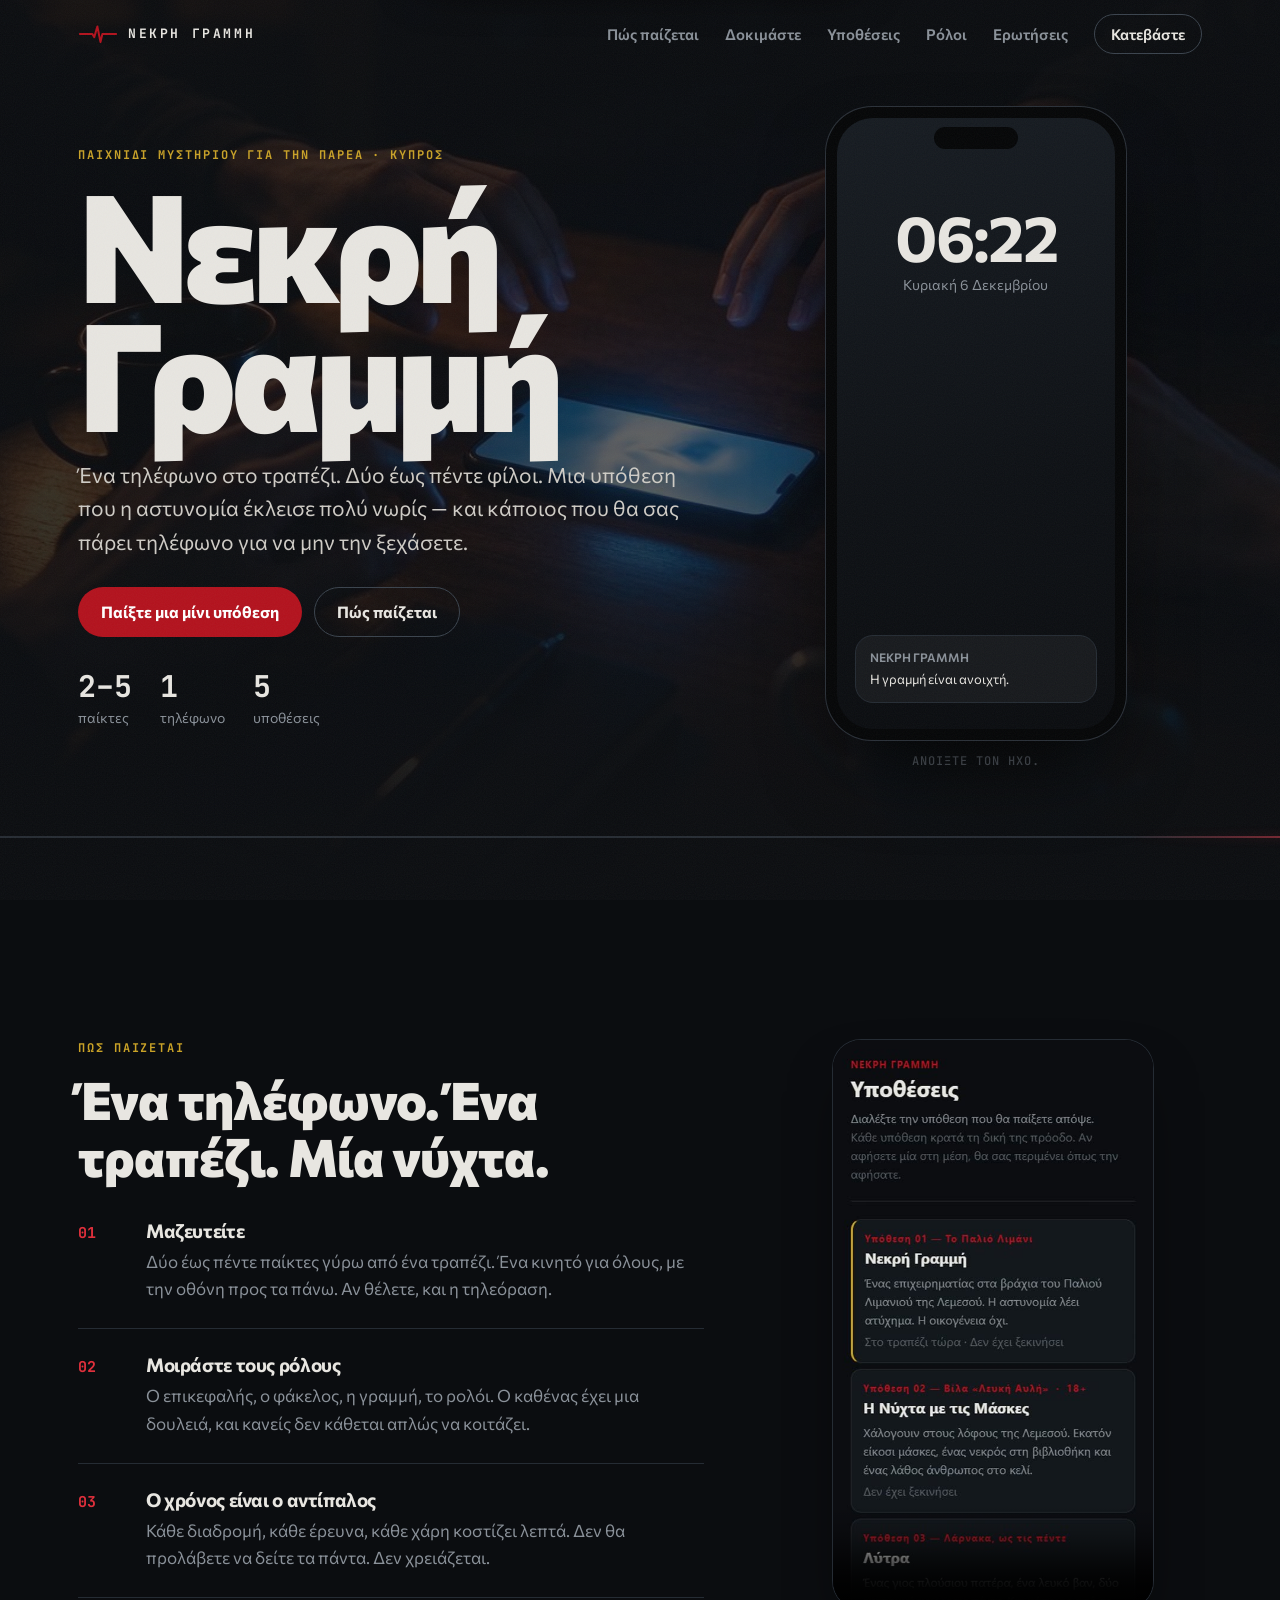
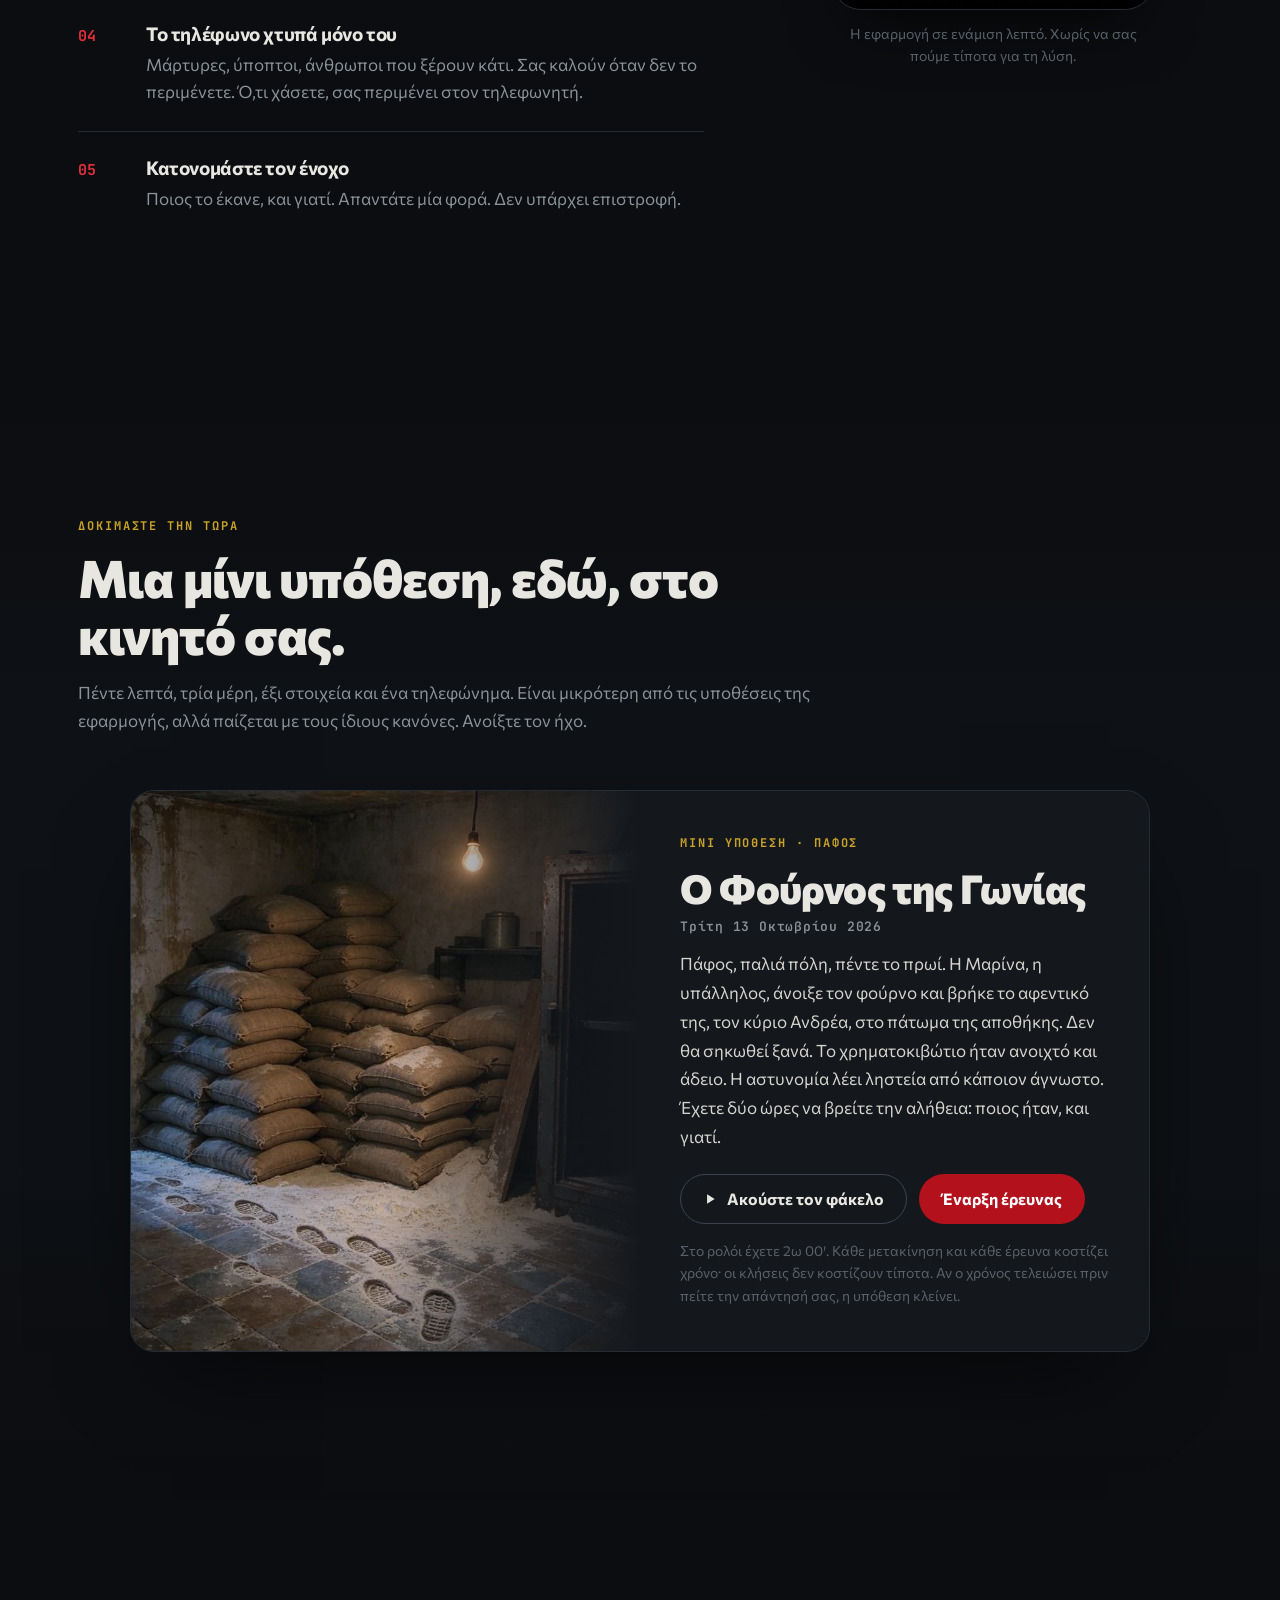
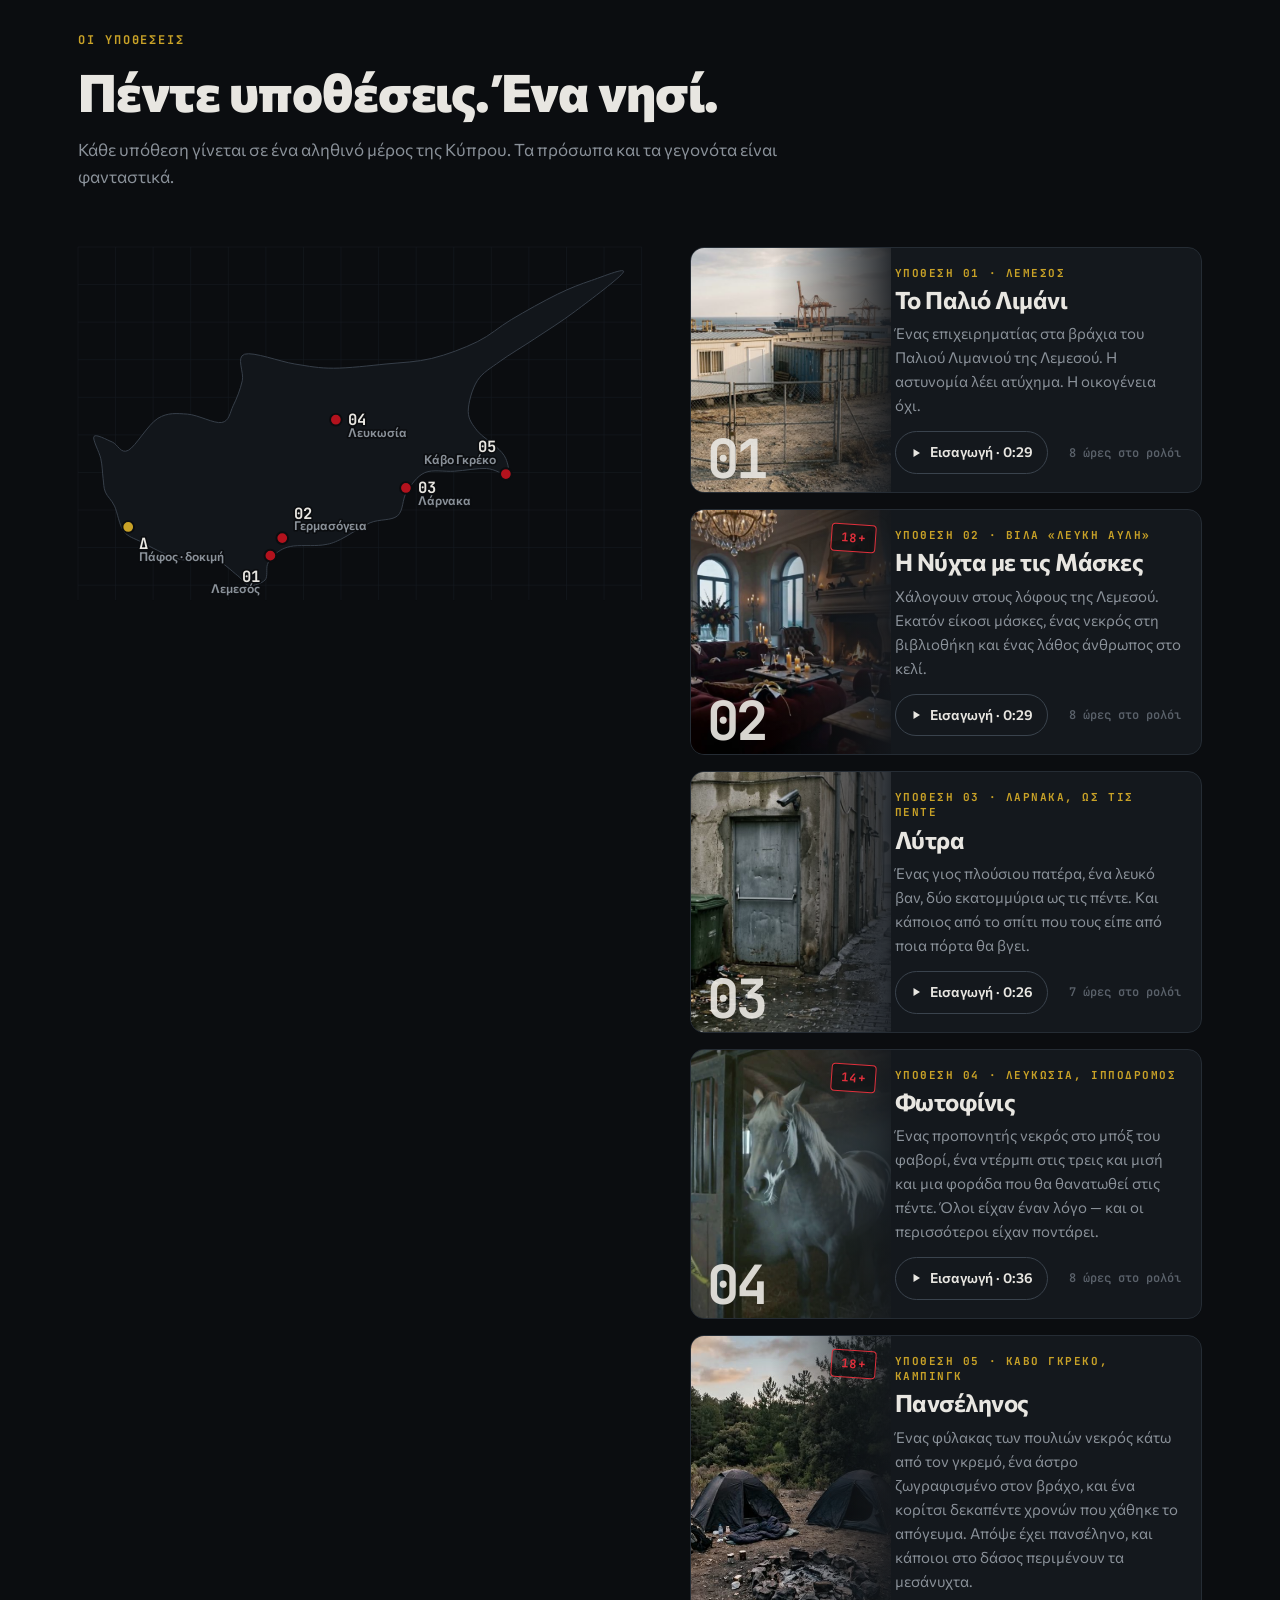
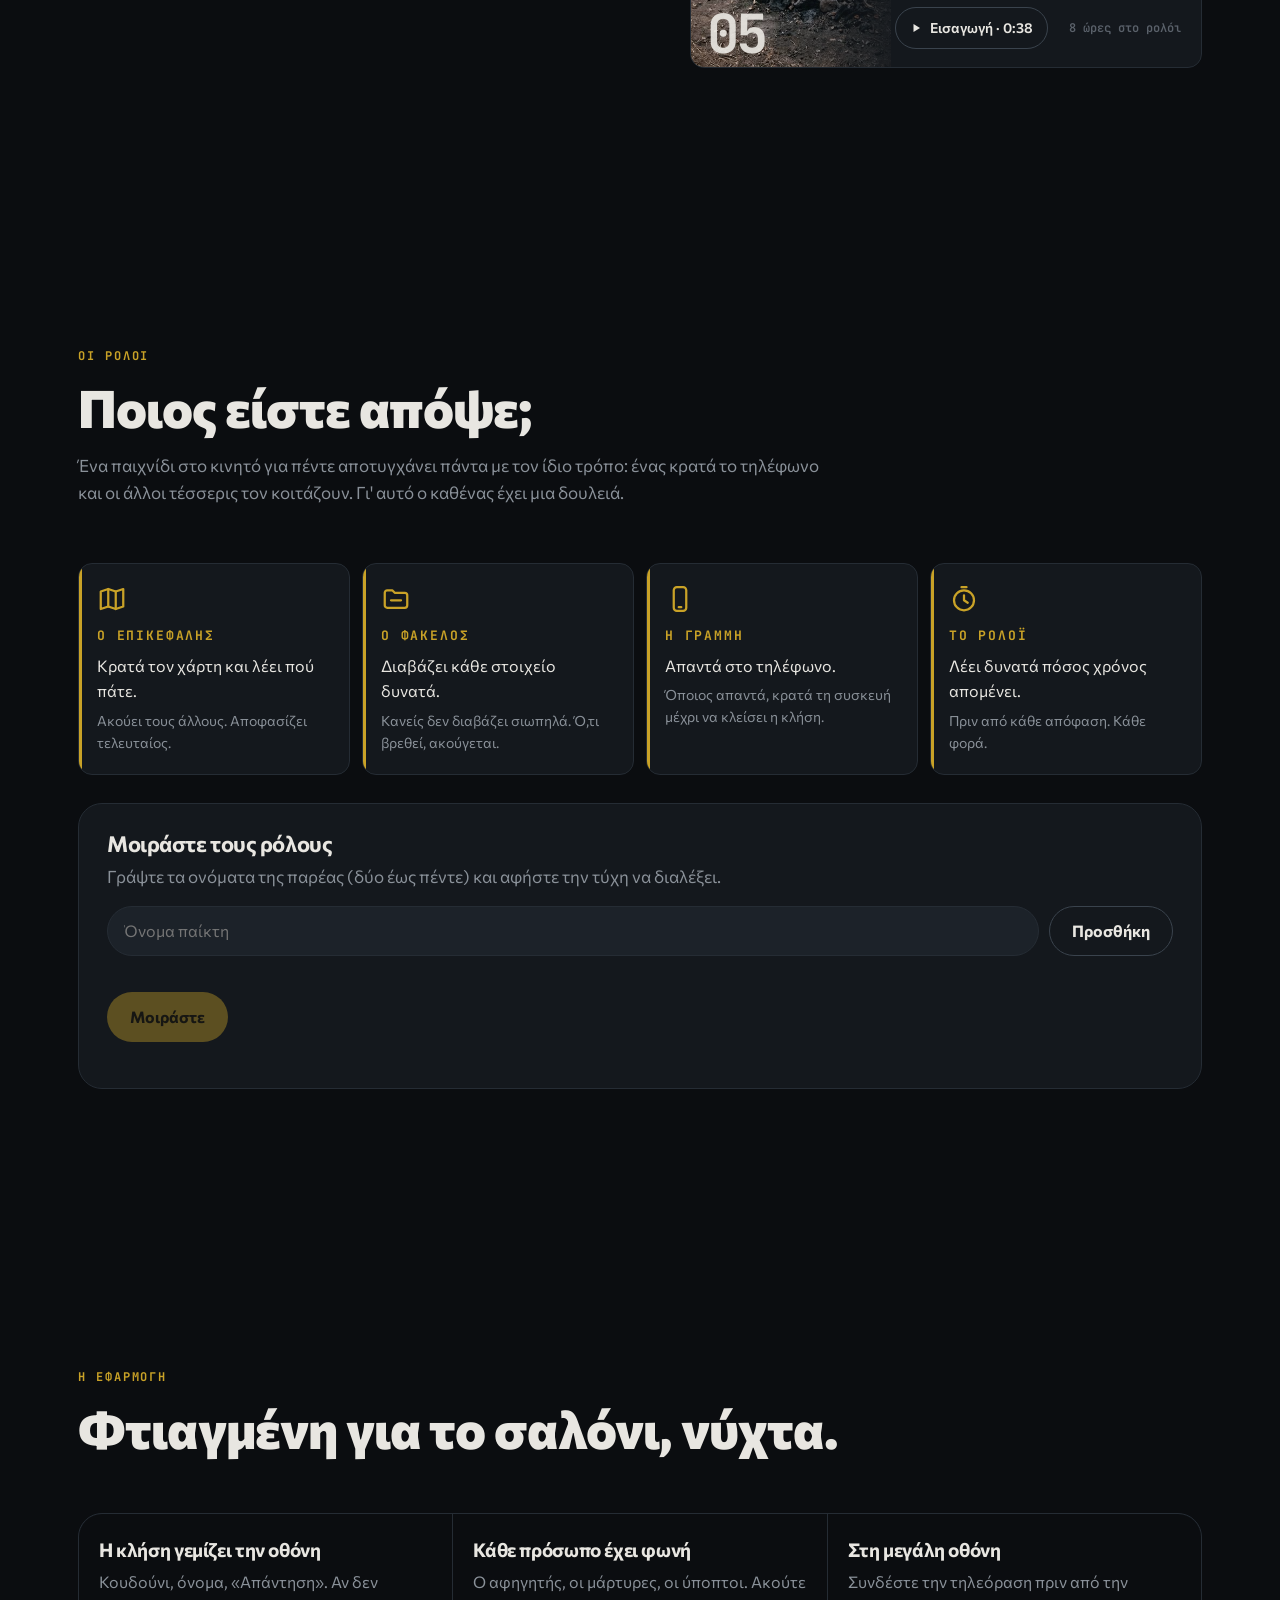
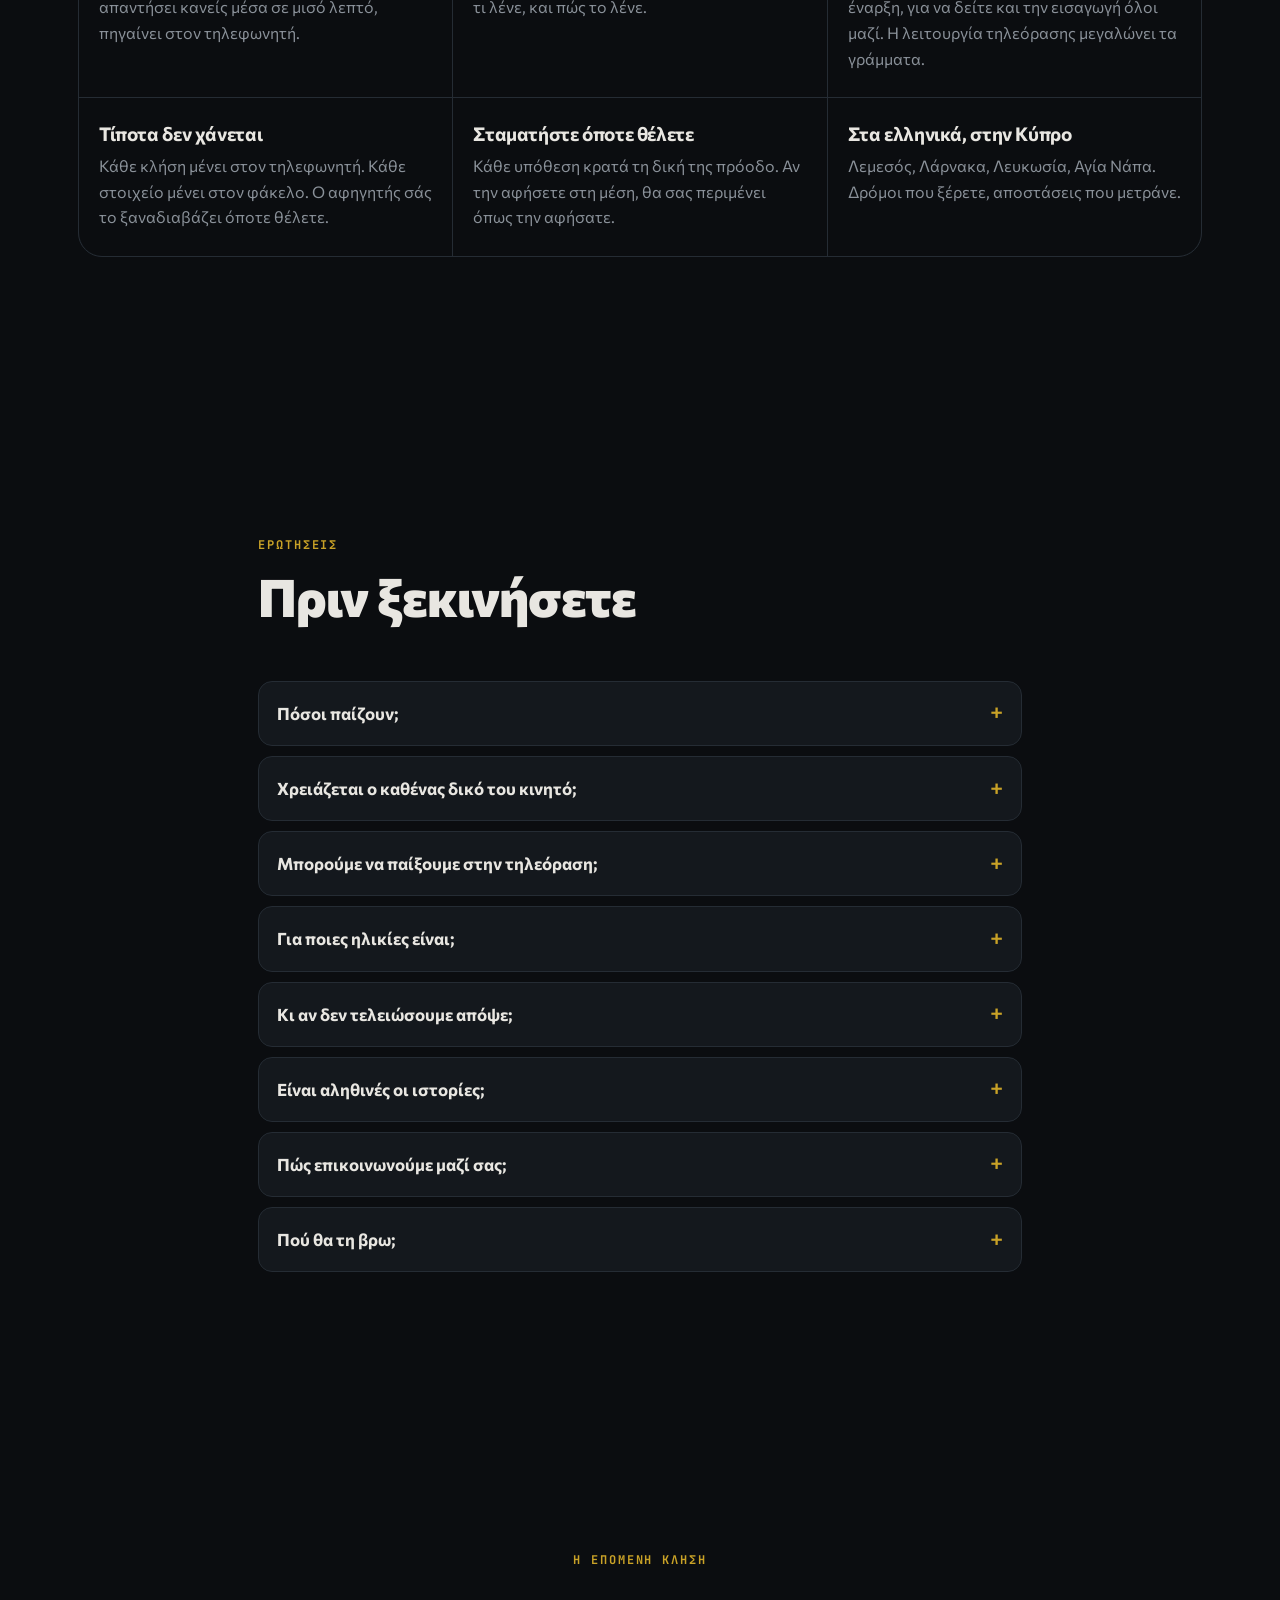
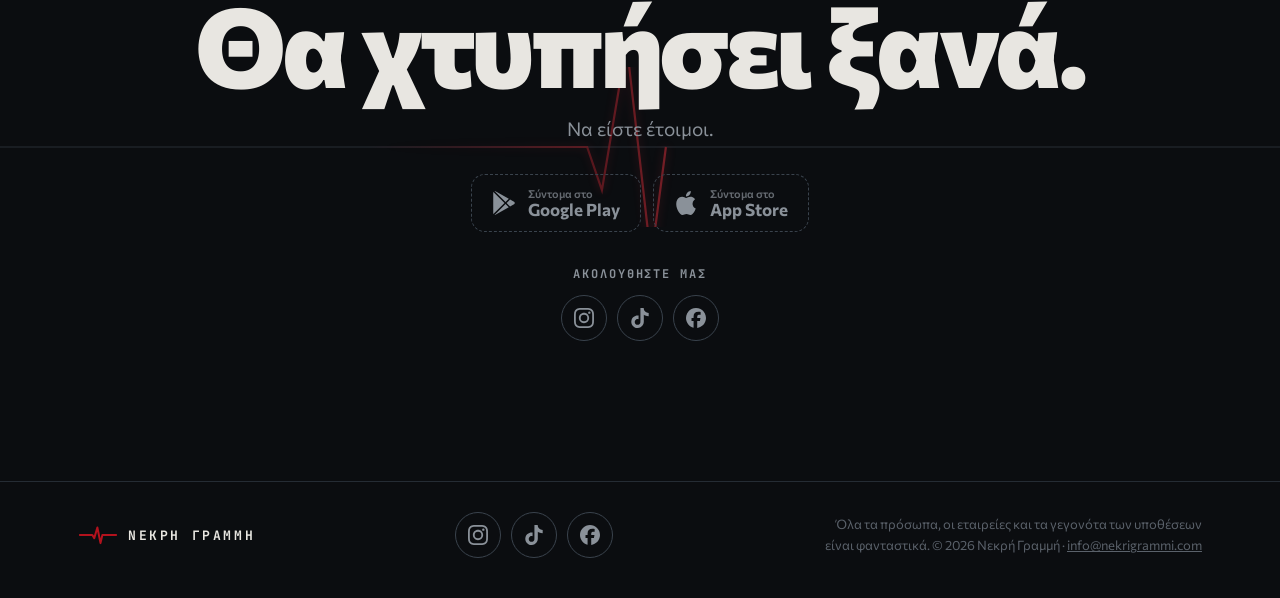
==== index.html @ e6e9ec21 "The Νεκρή Γραμμή website, ready for nekrigrammi.com A static site for the game, no build step. The h" ====
<!doctype html>
<html lang="el">
<head>
  <meta charset="utf-8">
  <meta name="viewport" content="width=device-width, initial-scale=1, viewport-fit=cover">
  <title>Νεκρή Γραμμή — Παιχνίδι μυστηρίου για την παρέα</title>
  <meta name="description" content="Ένα τηλέφωνο στο τραπέζι, δύο έως πέντε φίλοι και μια υπόθεση στην Κύπρο που η αστυνομία έκλεισε πολύ νωρίς. Οι μάρτυρες σας παίρνουν τηλέφωνο. Ο χρόνος μετράει.">
  <meta name="theme-color" content="#0B0D10">
  <meta name="color-scheme" content="dark">
  <link rel="canonical" href="https://nekrigrammi.com/" data-config="canonical">

  <meta property="og:type" content="website">
  <meta property="og:url" content="https://nekrigrammi.com/">
  <meta property="og:locale" content="el_GR">
  <meta property="og:site_name" content="Νεκρή Γραμμή">
  <meta property="og:title" content="Νεκρή Γραμμή — Θα χτυπήσει ξανά.">
  <meta property="og:description" content="Παιχνίδι μυστηρίου για δύο έως πέντε παίκτες. Ένα τηλέφωνο, ένα τραπέζι, μια υπόθεση στην Κύπρο.">
  <meta property="og:image" content="https://nekrigrammi.com/media/img/og.jpg" data-config="og-image">
  <meta property="og:image:alt" content="Ένα κινητό στη μέση του τραπεζιού, νύχτα, με μια εισερχόμενη κλήση, και τα χέρια της παρέας γύρω του.">
  <meta property="og:image:width" content="1200">
  <meta property="og:image:height" content="630">
  <meta name="twitter:card" content="summary_large_image">
  <meta name="twitter:title" content="Νεκρή Γραμμή — Θα χτυπήσει ξανά.">
  <meta name="twitter:description" content="Παιχνίδι μυστηρίου για δύο έως πέντε παίκτες. Ένα τηλέφωνο, ένα τραπέζι, μια υπόθεση στην Κύπρο.">
  <meta name="twitter:image" content="https://nekrigrammi.com/media/img/og.jpg">

  <link rel="icon" href="favicon.ico" sizes="48x48">
  <link rel="icon" type="image/png" sizes="192x192" href="media/img/icon-192.png">
  <link rel="apple-touch-icon" href="media/img/apple-touch-icon.png">
  <link rel="manifest" href="site.webmanifest">

  <link rel="preconnect" href="https://fonts.googleapis.com">
  <link rel="preconnect" href="https://fonts.gstatic.com" crossorigin>
  <link href="https://fonts.googleapis.com/css2?family=Commissioner:wght@400;500;600;700;800&family=JetBrains+Mono:wght@500;700&display=swap&subset=greek" rel="stylesheet">
  <link rel="stylesheet" href="css/site.css">

  <script type="application/ld+json">
  {
    "@context": "https://schema.org",
    "@type": "VideoGame",
    "name": "Νεκρή Γραμμή",
    "url": "https://nekrigrammi.com/",
    "image": "https://nekrigrammi.com/media/img/og.jpg",
    "sameAs": [
      "https://www.instagram.com/nekrigrammi/",
      "https://www.facebook.com/profile.php?id=61595094895651",
      "https://www.tiktok.com/@nekrigrammi"
    ],
    "email": "info@nekrigrammi.com",
    "inLanguage": "el",
    "genre": ["Μυστήριο", "Παιχνίδι για την παρέα"],
    "numberOfPlayers": { "@type": "QuantitativeValue", "minValue": 2, "maxValue": 5 },
    "gamePlatform": ["Android", "iOS"],
    "description": "Παιχνίδι μυστηρίου για δύο έως πέντε παίκτες με ένα τηλέφωνο στο τραπέζι. Πέντε υποθέσεις στην Κύπρο."
  }
  </script>
</head>
<body>
  <a class="skip" href="#main">Μετάβαση στο περιεχόμενο</a>

  <!-- ===== Header ===== -->
  <header class="site-header" id="top">
    <div class="wrap header-row">
      <a class="brand" href="#top" aria-label="Νεκρή Γραμμή — αρχή">
        <svg class="brand-mark" viewBox="0 0 64 32" aria-hidden="true"><path d="M3 16h20l3 5 5-17 5 25 3-13h22" /></svg>
        <span class="brand-name">ΝΕΚΡΗ ΓΡΑΜΜΗ</span>
      </a>
      <nav class="nav" id="nav" aria-label="Κύριο μενού">
        <a href="#how">Πώς παίζεται</a>
        <a href="#demo">Δοκιμάστε</a>
        <a href="#cases">Υποθέσεις</a>
        <a href="#roles">Ρόλοι</a>
        <a href="#faq">Ερωτήσεις</a>
        <a class="btn btn-small btn-ghost nav-cta" href="#download">Κατεβάστε</a>
      </nav>
      <button class="nav-toggle" id="navToggle" aria-controls="nav" aria-expanded="false" aria-label="Μενού">
        <span></span><span></span>
      </button>
    </div>
  </header>

  <main id="main">
    <!-- ===== Hero: the site rings ===== -->
    <section class="hero" aria-labelledby="heroTitle">
      <div class="hero-bg" aria-hidden="true"><img src="media/img/hero.jpg" alt="" fetchpriority="high"></div>
      <div class="wrap hero-grid">
        <div class="hero-copy">
          <p class="kicker">Παιχνίδι μυστηρίου για την παρέα · Κύπρος</p>
          <h1 id="heroTitle">Νεκρή<br>Γραμμή</h1>
          <p class="lead">Ένα τηλέφωνο στο τραπέζι. Δύο έως πέντε φίλοι. Μια υπόθεση που η αστυνομία έκλεισε πολύ νωρίς&nbsp;— και κάποιος που θα σας πάρει τηλέφωνο για να μην την ξεχάσετε.</p>
          <div class="hero-actions">
            <a class="btn btn-blood" href="#demo">Παίξτε μια μίνι υπόθεση</a>
            <a class="btn btn-ghost" href="#how">Πώς παίζεται</a>
          </div>
          <ul class="facts" aria-label="Με μια ματιά">
            <li><b>2–5</b><span>παίκτες</span></li>
            <li><b>1</b><span>τηλέφωνο</span></li>
            <li><b>5</b><span>υποθέσεις</span></li>
          </ul>
        </div>

        <div class="hero-phone">
          <div class="phone" id="heroPhone" data-state="idle">
            <div class="phone-notch" aria-hidden="true"></div>
            <div class="phone-screen" id="heroCall" aria-live="polite"></div>
          </div>
          <p class="phone-hint" id="heroHint">Ανοίξτε τον ήχο.</p>
        </div>
      </div>
      <canvas class="pulse-line" id="pulseLine" aria-hidden="true"></canvas>
    </section>

    <!-- ===== How it plays ===== -->
    <section class="section" id="how" aria-labelledby="howTitle">
      <div class="wrap how-grid">
        <div>
          <p class="kicker">Πώς παίζεται</p>
          <h2 id="howTitle">Ένα τηλέφωνο. Ένα τραπέζι. Μία νύχτα.</h2>
          <ol class="steps">
            <li class="reveal">
              <span class="step-n">01</span>
              <div><h3>Μαζευτείτε</h3><p>Δύο έως πέντε παίκτες γύρω από ένα τραπέζι. Ένα κινητό για όλους, με την οθόνη προς τα πάνω. Αν θέλετε, και η τηλεόραση.</p></div>
            </li>
            <li class="reveal">
              <span class="step-n">02</span>
              <div><h3>Μοιράστε τους ρόλους</h3><p>Ο επικεφαλής, ο φάκελος, η γραμμή, το ρολόι. Ο καθένας έχει μια δουλειά, και κανείς δεν κάθεται απλώς να κοιτάζει.</p></div>
            </li>
            <li class="reveal">
              <span class="step-n">03</span>
              <div><h3>Ο χρόνος είναι ο αντίπαλος</h3><p>Κάθε διαδρομή, κάθε έρευνα, κάθε χάρη κοστίζει λεπτά. Δεν θα προλάβετε να δείτε τα πάντα. Δεν χρειάζεται.</p></div>
            </li>
            <li class="reveal">
              <span class="step-n">04</span>
              <div><h3>Το τηλέφωνο χτυπά μόνο του</h3><p>Μάρτυρες, ύποπτοι, άνθρωποι που ξέρουν κάτι. Σας καλούν όταν δεν το περιμένετε. Ό,τι χάσετε, σας περιμένει στον τηλεφωνητή.</p></div>
            </li>
            <li class="reveal">
              <span class="step-n">05</span>
              <div><h3>Κατονομάστε τον ένοχο</h3><p>Ποιος το έκανε, και γιατί. Απαντάτε μία φορά. Δεν υπάρχει επιστροφή.</p></div>
            </li>
          </ol>
        </div>
        <figure class="film reveal">
          <div class="film-frame">
            <video id="howVideo" src="media/video/how-to-play.mp4" poster="media/video/how-to-play.jpg" preload="none" playsinline controls></video>
          </div>
          <figcaption>Η εφαρμογή σε ενάμιση λεπτό. Χωρίς να σας πούμε τίποτα για τη λύση.</figcaption>
        </figure>
      </div>
    </section>

    <!-- ===== The playable mini-case ===== -->
    <section class="section section-demo" id="demo" aria-labelledby="demoTitle">
      <div class="wrap">
        <div class="section-head">
          <p class="kicker">Δοκιμάστε την τώρα</p>
          <h2 id="demoTitle">Μια μίνι υπόθεση, εδώ, στο κινητό σας.</h2>
          <p class="muted">Πέντε λεπτά, τρία μέρη, έξι στοιχεία και ένα τηλεφώνημα. Είναι μικρότερη από τις υποθέσεις της εφαρμογής, αλλά παίζεται με τους ίδιους κανόνες. Ανοίξτε τον ήχο.</p>
        </div>
        <div class="demo" id="demoApp" aria-live="polite"></div>
      </div>
    </section>

    <!-- ===== The cases and the island ===== -->
    <section class="section" id="cases" aria-labelledby="casesTitle">
      <div class="wrap">
        <div class="section-head">
          <p class="kicker">Οι υποθέσεις</p>
          <h2 id="casesTitle">Πέντε υποθέσεις. Ένα νησί.</h2>
          <p class="muted">Κάθε υπόθεση γίνεται σε ένα αληθινό μέρος της Κύπρου. Τα πρόσωπα και τα γεγονότα είναι φανταστικά.</p>
        </div>
        <div class="cases-grid">
          <div class="map-wrap reveal">
            <svg class="island" id="island" viewBox="0 0 870 545" role="img" aria-label="Χάρτης της Κύπρου με τα μέρη των υποθέσεων"></svg>
          </div>
          <div class="dossiers" id="dossiers"></div>
        </div>
      </div>
    </section>

    <!-- ===== Roles, and who gets which ===== -->
    <section class="section" id="roles" aria-labelledby="rolesTitle">
      <div class="wrap">
        <div class="section-head">
          <p class="kicker">Οι ρόλοι</p>
          <h2 id="rolesTitle">Ποιος είστε απόψε;</h2>
          <p class="muted">Ένα παιχνίδι στο κινητό για πέντε αποτυγχάνει πάντα με τον ίδιο τρόπο: ένας κρατά το τηλέφωνο και οι άλλοι τέσσερις τον κοιτάζουν. Γι' αυτό ο καθένας έχει μια δουλειά.</p>
        </div>
        <div class="roles" id="roleCards"></div>

        <div class="dealer reveal" id="dealer">
          <div class="dealer-head">
            <h3>Μοιράστε τους ρόλους</h3>
            <p class="muted">Γράψτε τα ονόματα της παρέας (δύο έως πέντε) και αφήστε την τύχη να διαλέξει.</p>
          </div>
          <form class="dealer-form" id="dealerForm" autocomplete="off">
            <label class="sr-only" for="dealerName">Όνομα παίκτη</label>
            <input id="dealerName" type="text" maxlength="20" placeholder="Όνομα παίκτη" enterkeyhint="done">
            <button class="btn btn-ghost" type="submit">Προσθήκη</button>
          </form>
          <ul class="chips" id="dealerChips" aria-label="Παίκτες"></ul>
          <button class="btn btn-gold" id="dealerDeal" type="button" disabled>Μοιράστε</button>
          <ol class="deal" id="dealerResult" aria-live="polite"></ol>
        </div>
      </div>
    </section>

    <!-- ===== What the app does ===== -->
    <section class="section" aria-labelledby="featTitle">
      <div class="wrap">
        <div class="section-head">
          <p class="kicker">Η εφαρμογή</p>
          <h2 id="featTitle">Φτιαγμένη για το σαλόνι, νύχτα.</h2>
        </div>
        <ul class="features">
          <li class="reveal"><h3>Η κλήση γεμίζει την οθόνη</h3><p>Κουδούνι, όνομα, «Απάντηση». Αν δεν απαντήσει κανείς μέσα σε μισό λεπτό, πηγαίνει στον τηλεφωνητή.</p></li>
          <li class="reveal"><h3>Κάθε πρόσωπο έχει φωνή</h3><p>Ο αφηγητής, οι μάρτυρες, οι ύποπτοι. Ακούτε τι λένε, και πώς το λένε.</p></li>
          <li class="reveal"><h3>Στη μεγάλη οθόνη</h3><p>Συνδέστε την τηλεόραση πριν από την έναρξη, για να δείτε και την εισαγωγή όλοι μαζί. Η λειτουργία τηλεόρασης μεγαλώνει τα γράμματα.</p></li>
          <li class="reveal"><h3>Τίποτα δεν χάνεται</h3><p>Κάθε κλήση μένει στον τηλεφωνητή. Κάθε στοιχείο μένει στον φάκελο. Ο αφηγητής σάς το ξαναδιαβάζει όποτε θέλετε.</p></li>
          <li class="reveal"><h3>Σταματήστε όποτε θέλετε</h3><p>Κάθε υπόθεση κρατά τη δική της πρόοδο. Αν την αφήσετε στη μέση, θα σας περιμένει όπως την αφήσατε.</p></li>
          <li class="reveal"><h3>Στα ελληνικά, στην Κύπρο</h3><p>Λεμεσός, Λάρνακα, Λευκωσία, Αγία Νάπα. Δρόμοι που ξέρετε, αποστάσεις που μετράνε.</p></li>
        </ul>
      </div>
    </section>

    <!-- ===== FAQ ===== -->
    <section class="section" id="faq" aria-labelledby="faqTitle">
      <div class="wrap narrow">
        <div class="section-head">
          <p class="kicker">Ερωτήσεις</p>
          <h2 id="faqTitle">Πριν ξεκινήσετε</h2>
        </div>
        <div class="faq">
          <details><summary>Πόσοι παίζουν;</summary><p>Δύο έως πέντε. Με δύο ή τρεις, μοιράζεστε τους ρόλους όπως σας βολεύει. Ο φάκελος και η γραμμή είναι οι δύο που μετράνε.</p></details>
          <details><summary>Χρειάζεται ο καθένας δικό του κινητό;</summary><p>Όχι. Η παρέα παίζει με ένα τηλέφωνο, στη μέση του τραπεζιού. Το παιχνίδι δουλεύει καλύτερα όταν μιλάτε μεταξύ σας και όχι όταν κοιτάζετε την οθόνη.</p></details>
          <details><summary>Μπορούμε να παίξουμε στην τηλεόραση;</summary><p>Ναι. Στο Android, πατήστε «Σύνδεση σε τηλεόραση» πριν από την «Έναρξη έρευνας». Στο iPhone, ανοίξτε το Κέντρο Ελέγχου και επιλέξτε «Κατοπτρισμός οθόνης».</p></details>
          <details><summary>Για ποιες ηλικίες είναι;</summary><p>Κάθε υπόθεση γράφει τι περιέχει πριν ξεκινήσει. Κάποιες είναι για 14 και πάνω, κάποιες για ενήλικες. Θα το δείτε στον φάκελο κάθε υπόθεσης πιο πάνω.</p></details>
          <details><summary>Κι αν δεν τελειώσουμε απόψε;</summary><p>Κάθε υπόθεση κρατά τη δική της πρόοδο. Οι κλήσεις που θα χτυπούσαν στο μεταξύ θα σας περιμένουν στον τηλεφωνητή.</p></details>
          <details><summary>Είναι αληθινές οι ιστορίες;</summary><p>Όχι. Τα μέρη είναι αληθινά, οι αποστάσεις επίσης. Τα πρόσωπα, οι εταιρείες και τα γεγονότα είναι φανταστικά.</p></details>
          <details id="faqContact" hidden><summary>Πώς επικοινωνούμε μαζί σας;</summary><p data-config="contact-text"></p></details>
          <details><summary>Πού θα τη βρω;</summary><p data-config="stores-text">Η εφαρμογή έρχεται σύντομα για Android και iPhone. Ακολουθήστε μας για να μάθετε πρώτοι πότε.</p></details>
        </div>
      </div>
    </section>

    <!-- ===== Download ===== -->
    <section class="section final" id="download" aria-labelledby="finalTitle">
      <canvas class="pulse-line pulse-line-final" id="pulseFinal" aria-hidden="true"></canvas>
      <div class="wrap final-inner">
        <p class="kicker">Η επόμενη κλήση</p>
        <h2 id="finalTitle">Θα χτυπήσει ξανά.</h2>
        <p class="muted">Να είστε έτοιμοι.</p>
        <div class="stores" id="stores"></div>
        <p class="follow" id="followLabel" hidden>Ακολουθήστε μας</p>
        <ul class="social" id="socialFinal" aria-label="Κοινωνικά δίκτυα"></ul>
      </div>
    </section>
  </main>

  <footer class="site-footer">
    <div class="wrap footer-row">
      <div class="footer-brand">
        <svg class="brand-mark" viewBox="0 0 64 32" aria-hidden="true"><path d="M3 16h20l3 5 5-17 5 25 3-13h22" /></svg>
        <span>ΝΕΚΡΗ ΓΡΑΜΜΗ</span>
      </div>
      <ul class="social" id="socialFooter" aria-label="Κοινωνικά δίκτυα"></ul>
      <p class="faint small">Όλα τα πρόσωπα, οι εταιρείες και τα γεγονότα των υποθέσεων είναι φανταστικά. © <span id="year">2026</span> Νεκρή Γραμμή<span data-config="contact"></span></p>
    </div>
  </footer>

  <!-- Video player for the case intros -->
  <dialog class="modal" id="videoModal" aria-labelledby="videoTitle">
    <div class="modal-inner">
      <button class="modal-close" type="button" data-close aria-label="Κλείσιμο">×</button>
      <p class="kicker" id="videoKicker"></p>
      <h3 id="videoTitle"></h3>
      <p class="warning" id="videoWarning" hidden></p>
      <div class="modal-video"><video id="videoPlayer" playsinline controls preload="none"></video></div>
    </div>
  </dialog>

  <script src="js/config.js"></script>
  <script src="js/data.js"></script>
  <script src="js/timings.js"></script>
  <script src="js/icons.js"></script>
  <script src="js/call.js"></script>
  <script src="js/demo.js"></script>
  <script src="js/main.js"></script>
</body>
</html>
---- css/site.css ----
/* Νεκρή Γραμμή — site. The app's identity: near-black, high contrast, one red that
   only ever means danger, green only for «Απάντηση», gold for evidence. Mobile first. */

:root {
  --bg: #0B0D10;
  --surface: #14181D;
  --raised: #1C2229;
  --border: #252C34;
  --line: #3A434D;
  --text: #E8E6E1;
  --muted: #8A9199;
  --faint: #5A616A;
  --blood: #B3121D;
  --blood-hi: #E0303C;
  --answer: #1FA855;
  --gold: #C9A227;

  --sans: 'Commissioner', system-ui, -apple-system, 'Segoe UI', Roboto, 'Noto Sans', Arial, sans-serif;
  --mono: 'JetBrains Mono', ui-monospace, 'SFMono-Regular', Consolas, 'Liberation Mono', monospace;

  --r-sm: 8px;
  --r-md: 14px;
  --r-lg: 24px;
  --gutter: 16px;
  --header: 60px;
  color-scheme: dark;
}

*, *::before, *::after { box-sizing: border-box; }
html { -webkit-text-size-adjust: 100%; scroll-behavior: smooth; scroll-padding-top: calc(var(--header) + 12px); }
body {
  margin: 0;
  background: var(--bg);
  color: var(--text);
  font: 400 17px/1.6 var(--sans);
  overflow-x: hidden;
  -webkit-font-smoothing: antialiased;
  text-rendering: optimizeLegibility;
}
/* Film grain over everything, very faint. */
body::after {
  content: '';
  position: fixed;
  inset: 0;
  pointer-events: none;
  z-index: 100;
  opacity: .05;
  background-image: url("data:image/svg+xml,%3Csvg xmlns='http://www.w3.org/2000/svg' width='160' height='160'%3E%3Cfilter id='n'%3E%3CfeTurbulence type='fractalNoise' baseFrequency='.9' numOctaves='2' stitchTiles='stitch'/%3E%3C/filter%3E%3Crect width='100%25' height='100%25' filter='url(%23n)'/%3E%3C/svg%3E");
}
img, video, svg, canvas { display: block; max-width: 100%; }
a { color: inherit; }
button, input { font: inherit; color: inherit; }
h1, h2, h3 { margin: 0; line-height: 1.1; letter-spacing: -.02em; }
h2 { font-size: clamp(30px, 5.4vw, 52px); font-weight: 800; }
h3 { font-size: 19px; font-weight: 700; }
p { margin: 0; }
.muted { color: var(--muted); }
.faint { color: var(--faint); }
.small { font-size: 13px; }
.sr-only { position: absolute; width: 1px; height: 1px; overflow: hidden; clip: rect(0 0 0 0); white-space: nowrap; }
.skip { position: absolute; left: -999px; top: 8px; z-index: 300; background: var(--text); color: var(--bg); padding: 8px 12px; border-radius: var(--r-sm); }
.skip:focus { left: 8px; }
:focus-visible { outline: 2px solid var(--gold); outline-offset: 3px; border-radius: 4px; }

.wrap { width: 100%; max-width: 1180px; margin: 0 auto; padding-inline: var(--gutter); }
.wrap.narrow { max-width: 820px; }
.kicker {
  font: 700 12px/1.4 var(--mono);
  letter-spacing: .16em;
  text-transform: uppercase;
  color: var(--gold);
  margin-bottom: 14px;
}

/* ---------- buttons ---------- */
.btn {
  display: inline-flex; align-items: center; justify-content: center; gap: 10px;
  min-height: 50px; padding: 0 22px;
  border-radius: 999px; border: 1px solid transparent;
  font-weight: 700; font-size: 16px; text-decoration: none; cursor: pointer;
  transition: transform .15s ease, background-color .2s ease, border-color .2s ease, color .2s ease;
  -webkit-tap-highlight-color: transparent;
}
.btn:active { transform: scale(.97); }
.btn[disabled] { opacity: .4; cursor: not-allowed; }
.btn-blood { background: var(--blood); color: #fff; }
.btn-blood:hover { background: var(--blood-hi); }
.btn-answer { background: var(--answer); color: #04140a; }
.btn-gold { background: var(--gold); color: #1a1405; }
.btn-ghost { background: transparent; border-color: var(--line); color: var(--text); }
.btn-ghost:hover { border-color: var(--text); }
.btn-small { min-height: 40px; padding: 0 16px; font-size: 14px; }
.btn-block { width: 100%; }
.btn svg { width: 14px; height: 14px; fill: currentColor; flex: none; }

/* ---------- header ---------- */
.site-header {
  position: fixed; inset: 0 0 auto; z-index: 50; height: var(--header);
  transition: background-color .3s ease, border-color .3s ease;
  border-bottom: 1px solid transparent;
}
.site-header.scrolled { background: rgba(11, 13, 16, .86); backdrop-filter: blur(12px); -webkit-backdrop-filter: blur(12px); border-color: var(--border); }
.header-row { height: 100%; display: flex; align-items: center; justify-content: space-between; gap: 16px; }
.brand { display: inline-flex; align-items: center; gap: 10px; text-decoration: none; }
.brand-mark { width: 40px; height: 20px; fill: none; stroke: var(--blood); stroke-width: 3.2; stroke-linecap: round; stroke-linejoin: round; }
.brand-name { font: 700 13px/1 var(--mono); letter-spacing: .2em; }
.nav { display: none; }
.nav a { text-decoration: none; color: var(--muted); font-weight: 600; font-size: 15px; transition: color .2s; }
.nav a:hover { color: var(--text); }
.nav .nav-cta { color: var(--text); }
.nav-toggle {
  width: 44px; height: 44px; border: 0; background: transparent; cursor: pointer;
  display: grid; place-content: center; gap: 7px; position: relative; z-index: 60;
}
.nav-toggle span { display: block; width: 24px; height: 2px; background: var(--text); transition: transform .25s ease; }
.nav-toggle[aria-expanded='true'] span:first-child { transform: translateY(4.5px) rotate(45deg); }
.nav-toggle[aria-expanded='true'] span:last-child { transform: translateY(-4.5px) rotate(-45deg); }
body.menu-open { overflow: hidden; }
/* A blurred header would trap the fixed menu inside its 60px: while open, the header is the menu. */
body.menu-open .site-header { height: 100vh; height: 100dvh; background: var(--bg); backdrop-filter: none; -webkit-backdrop-filter: none; }
body.menu-open .header-row { height: var(--header); align-items: center; }
body.menu-open .nav {
  display: flex; flex-direction: column; justify-content: center; align-items: flex-start; gap: 26px;
  position: fixed; inset: 0; z-index: 55; background: var(--bg); padding: 80px 28px;
}
body.menu-open .nav a { font-size: 28px; color: var(--text); font-weight: 800; }
body.menu-open .nav .nav-cta { font-size: 18px; margin-top: 12px; }

/* ---------- hero ---------- */
.hero { position: relative; min-height: 100vh; min-height: 100svh; display: flex; align-items: center; padding: calc(var(--header) + 28px) 0 120px; overflow: hidden; isolation: isolate; }
.hero-bg { position: absolute; inset: 0; z-index: -1; }
.hero-bg img { width: 100%; height: 100%; object-fit: cover; opacity: .42; animation: drift 40s ease-in-out infinite alternate; }
.hero-bg::after { content: ''; position: absolute; inset: 0; background: radial-gradient(120% 90% at 70% 40%, transparent 0%, rgba(11,13,16,.55) 55%, var(--bg) 100%), linear-gradient(to bottom, rgba(11,13,16,.6), transparent 30%, transparent 60%, var(--bg)); }
@keyframes drift { from { transform: scale(1.06) translate(0, 0); } to { transform: scale(1.14) translate(-1.5%, -1%); } }
.hero-grid { display: grid; gap: 44px; align-items: center; }
.hero h1 { font-size: clamp(64px, 17vw, 150px); font-weight: 800; letter-spacing: -.045em; line-height: .86; margin-bottom: 22px; }
.lead { font-size: clamp(18px, 2.2vw, 21px); color: #cfccc6; max-width: 34em; margin-bottom: 28px; }
.hero-actions { display: flex; flex-wrap: wrap; gap: 12px; margin-bottom: 34px; }
.facts { list-style: none; margin: 0; padding: 0; display: flex; gap: 28px; }
.facts li { display: flex; flex-direction: column; }
.facts b { font: 700 30px/1 var(--mono); }
.facts span { color: var(--muted); font-size: 14px; margin-top: 6px; }
.hero-phone { display: flex; flex-direction: column; align-items: center; gap: 14px; }
.phone-hint { font: 500 12px/1.3 var(--mono); color: var(--faint); letter-spacing: .08em; text-transform: uppercase; transition: opacity .4s; }
.pulse-line { position: absolute; left: 0; right: 0; bottom: 18px; width: 100%; height: 90px; pointer-events: none; }

/* ---------- the phone and the call ---------- */
.phone {
  position: relative; width: min(300px, 80vw, calc((100svh - 170px) * 9 / 19)); min-width: 240px; aspect-ratio: 9 / 19;
  border-radius: 46px; padding: 11px; background: #050607;
  box-shadow: 0 0 0 1px #2a3038, 0 40px 80px -20px rgba(0,0,0,.8), 0 0 120px -30px rgba(179,18,29,.0);
  transition: box-shadow .6s ease;
}
.phone[data-state='ringing'] { animation: buzz 1.6s infinite; box-shadow: 0 0 0 1px #2a3038, 0 40px 80px -20px rgba(0,0,0,.8), 0 0 140px -20px rgba(31,168,85,.35); }
.phone[data-state='call'] { box-shadow: 0 0 0 1px #2a3038, 0 40px 80px -20px rgba(0,0,0,.8), 0 0 140px -30px rgba(31,168,85,.25); }
@keyframes buzz {
  0%, 46%, 100% { transform: translate(0, 0) rotate(0); }
  2%, 10%, 18%, 26%, 34%, 42% { transform: translate(-2px, 0) rotate(-1.2deg); }
  6%, 14%, 22%, 30%, 38% { transform: translate(2px, 0) rotate(1.2deg); }
}
.phone-notch { position: absolute; top: 20px; left: 50%; transform: translateX(-50%); width: 84px; height: 22px; border-radius: 20px; background: #050607; z-index: 3; }
.phone-screen { position: relative; height: 100%; border-radius: 36px; overflow: hidden; background: linear-gradient(170deg, #161b21 0%, #0d1014 60%, #0a0c0f 100%); }

.call { position: absolute; inset: 0; display: flex; flex-direction: column; align-items: center; padding: 56px 18px 26px; text-align: center; }
.call-label { font: 600 11px/1.3 var(--mono); letter-spacing: .14em; text-transform: uppercase; color: var(--muted); }
.call-name { font-size: 22px; font-weight: 700; margin-top: 10px; line-height: 1.2; }
.call-sub { color: var(--muted); font-size: 13px; margin-top: 4px; }
.call-avatar { position: relative; width: 84px; height: 84px; border-radius: 50%; margin: 24px 0 8px; display: grid; place-items: center; background: var(--raised); border: 1px solid var(--border); font: 700 30px/1 var(--sans); color: var(--muted); flex: 0 0 auto; }
.call-avatar svg { width: 38px; height: 38px; fill: var(--muted); }
.ringing .call-avatar::before, .ringing .call-avatar::after { content: ''; position: absolute; inset: -2px; border-radius: 50%; border: 2px solid var(--answer); opacity: 0; animation: ripple 2s ease-out infinite; }
.ringing .call-avatar::after { animation-delay: 1s; }
@keyframes ripple { from { transform: scale(1); opacity: .7; } to { transform: scale(1.9); opacity: 0; } }
.call-transcript {
  flex: 1 1 auto; width: 100%; overflow-y: auto; margin: 10px 0 14px; padding: 4px 4px 30px;
  text-align: left; font-size: 15px; line-height: 1.6; color: var(--text);
  scrollbar-width: none; -webkit-mask-image: linear-gradient(to bottom, transparent 0, #000 18px, #000 calc(100% - 30px), transparent 100%); mask-image: linear-gradient(to bottom, transparent 0, #000 18px, #000 calc(100% - 30px), transparent 100%);
}
.call-transcript::-webkit-scrollbar { display: none; }
.w { opacity: 0; transition: opacity .25s ease; }
.w.on { opacity: 1; }
.sweep .w { opacity: .35; }
.sweep .w.on { opacity: 1; }
.call-spacer { flex: 1 1 auto; }
.call-actions { display: flex; justify-content: center; gap: 46px; width: 100%; }
.call-btn { display: flex; flex-direction: column; align-items: center; gap: 8px; background: none; border: 0; cursor: pointer; font-size: 12px; color: var(--muted); -webkit-tap-highlight-color: transparent; }
.call-btn i { width: 62px; height: 62px; border-radius: 50%; display: grid; place-items: center; transition: transform .15s ease, filter .2s; }
.call-btn:hover i { filter: brightness(1.12); }
.call-btn:active i { transform: scale(.92); }
.call-btn svg { width: 28px; height: 28px; fill: #fff; }
.call-btn.answer i { background: var(--answer); }
.call-btn.answer.wiggle i { animation: wiggle 1.2s ease-in-out infinite; }
@keyframes wiggle { 0%, 60%, 100% { transform: rotate(0); } 70% { transform: rotate(-14deg); } 80% { transform: rotate(14deg); } 90% { transform: rotate(-8deg); } }
.call-btn.decline i, .call-btn.hangup i { background: var(--blood); }
.call-btn.decline svg, .call-btn.hangup svg { transform: rotate(135deg); }
.call-timer { font: 500 13px/1 var(--mono); color: var(--answer); margin-top: 8px; }
.call-ended .call-timer { color: var(--muted); }
.call-note { color: var(--muted); font-size: 14px; margin-top: 18px; }
.call-cta { margin-top: auto; display: flex; flex-direction: column; gap: 10px; width: 100%; }
.lock-time { font: 700 64px/1 var(--sans); letter-spacing: -.03em; margin-top: 30px; }
.lock-date { color: var(--muted); font-size: 14px; margin-top: 6px; }
.lock-note { margin-top: auto; background: rgba(255,255,255,.05); border: 1px solid var(--border); border-radius: 18px; padding: 12px 14px; text-align: left; width: 100%; font-size: 13px; }
.lock-note b { display: block; font-size: 12px; color: var(--muted); font-weight: 600; margin-bottom: 2px; }
.missed-dot { display: inline-block; width: 8px; height: 8px; border-radius: 50%; background: var(--blood-hi); margin-right: 6px; vertical-align: middle; }

/* ---------- sections ---------- */
.section { position: relative; padding: clamp(72px, 11vw, 140px) 0; }
.section-head { max-width: 760px; margin-bottom: clamp(32px, 5vw, 56px); }
.section-head h2 { margin-bottom: 16px; }
.reveal { opacity: 0; transform: translateY(22px); transition: opacity .7s ease, transform .7s ease; }
.reveal.in { opacity: 1; transform: none; }

/* how */
.how-grid { display: grid; gap: 48px; align-items: start; }
.how-grid h2 { margin-bottom: 36px; max-width: 14em; }
.steps { list-style: none; margin: 0; padding: 0; display: grid; gap: 26px; }
.steps li { display: grid; grid-template-columns: 54px 1fr; gap: 14px; padding-bottom: 26px; border-bottom: 1px solid var(--border); }
.steps li:last-child { border-bottom: 0; }
.step-n { font: 700 15px/1.6 var(--mono); color: var(--blood-hi); }
.steps h3 { margin-bottom: 6px; }
.steps p { color: var(--muted); }
.film { margin: 0; display: flex; flex-direction: column; align-items: center; gap: 14px; }
.film-frame { width: min(320px, 82vw); aspect-ratio: 9 / 16; border-radius: 28px; overflow: hidden; background: #000; box-shadow: 0 0 0 1px var(--border), 0 30px 60px -20px rgba(0,0,0,.7); }
.film-frame video { width: 100%; height: 100%; object-fit: cover; }
.film figcaption { color: var(--faint); font-size: 14px; text-align: center; max-width: 22em; }

/* demo */
.section-demo { background: linear-gradient(to bottom, var(--bg), #0e1115 30%, #0e1115 70%, var(--bg)); }
.demo { position: relative; max-width: 1020px; margin: 0 auto; background: var(--surface); border: 1px solid var(--border); border-radius: var(--r-lg); overflow: hidden; overflow: clip; min-height: 520px; box-shadow: 0 40px 100px -40px rgba(0,0,0,.8); }
.demo-pad { padding: 22px 18px; }
.demo-file { display: grid; gap: 0; grid-template-columns: minmax(0, 1fr); }
.demo-file .cover { position: relative; aspect-ratio: 16 / 8; overflow: hidden; }
.demo-file .cover img { width: 100%; height: 100%; object-fit: cover; }
.demo-file .cover::after { content: ''; position: absolute; inset: 0; background: linear-gradient(to bottom, transparent 40%, var(--surface)); }
.demo-title { font-size: clamp(28px, 5vw, 40px); font-weight: 800; margin-bottom: 14px; }
.demo-text { font-size: 17px; line-height: 1.7; color: #d6d3cd; }
.demo-actions { display: flex; flex-wrap: wrap; gap: 12px; margin-top: 22px; }
.demo-note { margin-top: 16px; color: var(--faint); font-size: 14px; }
.demo-play { display: grid; grid-template-columns: minmax(0, 1fr); }
.demo-bar { flex-wrap: nowrap; position: sticky; top: var(--header); z-index: 5; display: flex; align-items: center; justify-content: space-between; gap: 12px; padding: 12px 18px; background: rgba(20,24,29,.94); backdrop-filter: blur(8px); -webkit-backdrop-filter: blur(8px); border-bottom: 1px solid var(--border); }
.clock { display: flex; align-items: baseline; gap: 10px; }
.clock b { font: 700 clamp(20px, 6vw, 28px)/1 var(--mono); font-variant-numeric: tabular-nums; white-space: nowrap; }
.clock span { color: var(--muted); font-size: 13px; white-space: nowrap; }
.clock.low b { color: var(--blood-hi); }
.timebar { position: absolute; left: 0; bottom: -1px; height: 2px; background: var(--gold); transition: width .6s ease; }
.demo-main { display: grid; grid-template-columns: minmax(0, 1fr); }
.demo-main > *, .demo-file > * { min-width: 0; }
.place { position: relative; }
.place-img { position: relative; aspect-ratio: 16 / 9; overflow: hidden; background: #000; }
.place-img img { width: 100%; height: 100%; object-fit: cover; animation: kb 18s ease-in-out infinite alternate; }
@keyframes kb { from { transform: scale(1.02); } to { transform: scale(1.1) translate(-1%, -1%); } }
.place-img .here { position: absolute; left: 14px; top: 14px; font: 700 11px/1 var(--mono); letter-spacing: .14em; background: rgba(0,0,0,.6); padding: 7px 10px; border-radius: 999px; color: var(--gold); }
.place-body { padding: 18px; }
.place-body h3 { font-size: 24px; margin-bottom: 8px; }
.place-body p { color: var(--muted); }
.search-btn { margin-top: 16px; }
.searched { display: inline-flex; align-items: center; gap: 8px; margin-top: 16px; color: var(--gold); font-weight: 600; font-size: 15px; }
.go { padding: 0 18px 18px; }
.go h4, .ev h4 { font: 700 12px/1 var(--mono); letter-spacing: .14em; color: var(--muted); margin: 6px 0 12px; text-transform: uppercase; }
.go-list { display: grid; gap: 10px; list-style: none; margin: 0; padding: 0; }
.go-item { display: flex; align-items: center; justify-content: space-between; gap: 12px; width: 100%; text-align: left; background: var(--raised); border: 1px solid var(--border); border-radius: var(--r-md); padding: 14px 16px; cursor: pointer; transition: border-color .2s, transform .15s; }
.go-item:hover:not([disabled]) { border-color: var(--muted); }
.go-item:active:not([disabled]) { transform: scale(.99); }
.go-item[disabled] { opacity: .45; cursor: not-allowed; }
.go-item b { font-weight: 600; }
.go-item small { display: block; color: var(--faint); font-size: 13px; margin-top: 2px; }
.cost { font: 700 15px/1 var(--mono); color: var(--gold); white-space: nowrap; }
.ev { padding: 18px; border-top: 1px solid var(--border); }
.ev-list { list-style: none; margin: 0; padding: 0; display: grid; gap: 10px; }
.ev-empty { color: var(--faint); font-size: 15px; }
.ev-item { background: var(--raised); border: 1px solid var(--border); border-left: 3px solid var(--gold); border-radius: var(--r-sm); padding: 12px 14px; animation: drop .45s ease; }
.ev-item.vm { border-left-color: var(--answer); }
@keyframes drop { from { opacity: 0; transform: translateY(-6px); } to { opacity: 1; transform: none; } }
.ev-item b { display: block; font-size: 15px; margin-bottom: 3px; }
.ev-item p { color: var(--muted); font-size: 14px; line-height: 1.55; }
.listen { margin-top: 8px; background: none; border: 0; padding: 4px 0; color: var(--gold); font: 600 13px/1 var(--sans); cursor: pointer; display: inline-flex; align-items: center; gap: 6px; }
.listen svg { width: 14px; height: 14px; fill: currentColor; }
.listen.playing { color: var(--text); }
.unmute { display: flex; margin: 0 0 10px; font-size: 15px; }
.progress { height: 2px; background: var(--border); border-radius: 2px; margin-top: 8px; overflow: hidden; }
.progress i { display: block; height: 100%; width: 0; background: var(--gold); }
.accuse-row { padding: 18px; border-top: 1px solid var(--border); display: grid; gap: 10px; }
.toast { position: fixed; left: 50%; top: calc(var(--header) + 74px); transform: translate(-50%, -12px); opacity: 0; z-index: 8; background: var(--raised); border: 1px solid var(--border); padding: 10px 16px; border-radius: 999px; font-size: 14px; white-space: nowrap; pointer-events: none; transition: opacity .3s, transform .3s; }
.toast.show { opacity: 1; transform: translate(-50%, 0); }

/* demo overlay: the call, the accusation */
body.overlay-open { overflow: hidden; }
.overlay { position: fixed; inset: 0; z-index: 80; padding-top: env(safe-area-inset-top); padding-bottom: env(safe-area-inset-bottom); background: rgba(8,10,12,.97); display: flex; align-items: stretch; justify-content: center; animation: fade .3s ease; }
@keyframes fade { from { opacity: 0; } to { opacity: 1; } }
.overlay .call { position: relative; inset: auto; max-width: 440px; width: 100%; padding-top: 40px; }
.choose { width: 100%; max-width: 640px; padding: 34px 18px; overflow-y: auto; }
.choose h3 { font-size: 26px; margin-bottom: 8px; }
.choose > p { color: var(--muted); margin-bottom: 20px; }
.choices { display: grid; gap: 10px; list-style: none; margin: 0 0 18px; padding: 0; }
.choice { width: 100%; text-align: left; background: var(--raised); border: 1px solid var(--border); border-radius: var(--r-md); padding: 16px; cursor: pointer; transition: border-color .2s; }
.choice:hover { border-color: var(--muted); }
.choice[aria-pressed='true'] { border-color: var(--blood-hi); box-shadow: inset 0 0 0 1px var(--blood-hi); }
.choice b { display: block; font-size: 17px; }
.choice small { color: var(--muted); font-size: 14px; }
.choose-actions { display: flex; flex-wrap: wrap; gap: 10px; }
.ending { width: 100%; max-width: 640px; padding: 40px 18px; overflow-y: auto; }
.ending h3 { font-size: clamp(28px, 5vw, 40px); font-weight: 800; margin: 6px 0 18px; }
.ending .call-transcript { font-size: 18px; min-height: 8em; max-height: none; overflow: visible; -webkit-mask-image: none; mask-image: none; padding: 0; margin: 0 0 22px; }
.ending .stats { display: flex; flex-wrap: wrap; gap: 22px; margin: 0 0 26px; color: var(--muted); font-size: 14px; }
.ending .stats b { display: block; font: 700 22px/1.2 var(--mono); color: var(--text); }
.ending .demo-actions { margin-top: 0; }
.verdict-solved { color: var(--answer); }
.verdict-half { color: var(--gold); }
.verdict-wrong, .verdict-time { color: var(--blood-hi); }

/* cases */
.cases-grid { display: grid; gap: 32px; }
.map-wrap { position: relative; }
.island { width: 100%; height: auto; overflow: visible; }
.island .land { fill: #12161b; stroke: #39424c; stroke-width: 1.5; }
.island .grid { stroke: #161b21; stroke-width: 1; }
.island .pin { cursor: pointer; }
.island .pin circle.dot { fill: var(--blood); stroke: var(--bg); stroke-width: 3; transition: fill .2s; }
.island .pin circle.halo { fill: none; stroke: var(--blood); stroke-width: 2; opacity: 0; transform-box: fill-box; transform-origin: center; animation: halo 2.6s ease-out infinite; }
.island .pin.demo circle.dot { fill: var(--gold); }
.island .pin.demo circle.halo { stroke: var(--gold); }
.island .pin text { font: 700 24px var(--mono); fill: var(--text); paint-order: stroke; stroke: var(--bg); stroke-width: 5px; stroke-linejoin: round; }
.island .pin text.sub { font: 600 19px var(--sans); fill: var(--muted); }
.island .pin.active circle.dot { fill: var(--gold); }
.island .pin.active text { fill: var(--gold); }
@keyframes halo { 0% { opacity: .8; transform: scale(1); } 100% { opacity: 0; transform: scale(3.2); } }
.dossiers { display: grid; gap: 16px; }
.dossier { position: relative; display: grid; grid-template-columns: 1fr; background: var(--surface); border: 1px solid var(--border); border-radius: var(--r-md); overflow: hidden; transition: border-color .25s, transform .25s; }
.dossier.active, .dossier:hover { border-color: var(--gold); }
.dossier .cover { position: relative; aspect-ratio: 16 / 8; overflow: hidden; }
.dossier .cover img { width: 100%; height: 100%; object-fit: cover; filter: saturate(.85); transition: transform .8s ease; }
.dossier:hover .cover img { transform: scale(1.05); }
.dossier .cover::after { content: ''; position: absolute; inset: 0; background: linear-gradient(to bottom, rgba(11,13,16,.1), rgba(20,24,29,.95)); }
.dossier .num { position: absolute; left: 16px; bottom: 6px; z-index: 1; font: 700 54px/1 var(--mono); color: rgba(232,230,225,.92); letter-spacing: -.04em; }
.dossier .stamp { position: absolute; right: 14px; top: 14px; z-index: 1; font: 700 12px/1 var(--mono); letter-spacing: .12em; padding: 7px 9px; border: 1.5px solid currentColor; border-radius: 4px; color: var(--blood-hi); background: rgba(11,13,16,.55); transform: rotate(4deg); }
.dossier .body { padding: 6px 16px 18px; }
.dossier .where { font: 700 11px/1.4 var(--mono); letter-spacing: .14em; color: var(--gold); text-transform: uppercase; }
.dossier h3 { font-size: 24px; margin: 6px 0 8px; }
.dossier p { color: var(--muted); font-size: 15px; }
.dossier .row { display: flex; align-items: center; justify-content: space-between; gap: 10px; margin-top: 14px; }
.play-btn { display: inline-flex; align-items: center; gap: 8px; background: none; border: 1px solid var(--line); color: var(--text); border-radius: 999px; padding: 9px 14px; cursor: pointer; font-weight: 600; font-size: 14px; transition: border-color .2s; }
.play-btn:hover { border-color: var(--text); }
.play-btn svg { width: 12px; height: 12px; fill: currentColor; }
.chip { font: 600 12px/1 var(--mono); color: var(--faint); }

/* roles */
.roles { display: grid; grid-template-columns: 1fr; gap: 12px; }
.role { background: var(--surface); border: 1px solid var(--border); border-radius: var(--r-md); padding: 20px 18px; position: relative; overflow: hidden; }
.role::before { content: ''; position: absolute; left: 0; top: 0; bottom: 0; width: 3px; background: var(--gold); }
.role .icon { width: 30px; height: 30px; stroke: var(--gold); fill: none; stroke-width: 1.8; stroke-linecap: round; stroke-linejoin: round; margin-bottom: 14px; }
.role h3 { font: 700 13px/1.3 var(--mono); letter-spacing: .14em; color: var(--gold); margin-bottom: 8px; }
.role p { font-size: 16px; }
.role small { display: block; color: var(--muted); font-size: 14px; margin-top: 6px; }
.dealer { margin-top: 28px; background: var(--surface); border: 1px solid var(--border); border-radius: var(--r-lg); padding: 22px 18px; }
.dealer-head { margin-bottom: 16px; }
.dealer-head h3 { font-size: 22px; margin-bottom: 6px; }
.dealer-form { display: flex; gap: 10px; }
.dealer-form input { flex: 1 1 auto; min-width: 0; min-height: 50px; padding: 0 16px; background: var(--raised); border: 1px solid var(--border); border-radius: 999px; font-size: 16px; }
.dealer-form input:focus { outline: none; border-color: var(--gold); }
.chips { list-style: none; margin: 14px 0; padding: 0; display: flex; flex-wrap: wrap; gap: 8px; min-height: 8px; }
.chips li { display: inline-flex; align-items: center; gap: 6px; background: var(--raised); border: 1px solid var(--border); border-radius: 999px; padding: 6px 6px 6px 14px; font-size: 15px; }
.chips button { width: 26px; height: 26px; border-radius: 50%; border: 0; background: var(--border); color: var(--muted); cursor: pointer; line-height: 1; }
.deal { list-style: none; margin: 18px 0 0; padding: 0; display: grid; gap: 10px; }
.deal li { display: grid; grid-template-columns: 1fr; gap: 2px; background: var(--raised); border: 1px solid var(--border); border-radius: var(--r-md); padding: 14px 16px; animation: flip .5s ease both; }
.deal li b { font-size: 18px; }
.deal li span { font: 700 12px/1.5 var(--mono); letter-spacing: .12em; color: var(--gold); }
.deal li small { color: var(--muted); font-size: 14px; }
@keyframes flip { from { opacity: 0; transform: perspective(600px) rotateX(-70deg); } to { opacity: 1; transform: none; } }

/* features */
.features { list-style: none; margin: 0; padding: 0; display: grid; gap: 1px; background: var(--border); border: 1px solid var(--border); border-radius: var(--r-lg); overflow: hidden; }
.features li { background: var(--bg); padding: 26px 20px; }
.features h3 { margin-bottom: 8px; }
.features p { color: var(--muted); font-size: 16px; }

/* faq */
.faq { display: grid; gap: 10px; }
.faq details { background: var(--surface); border: 1px solid var(--border); border-radius: var(--r-md); padding: 0 18px; }
.faq summary { list-style: none; cursor: pointer; padding: 18px 30px 18px 0; font-weight: 700; position: relative; }
.faq summary::-webkit-details-marker { display: none; }
.faq summary::after { content: '+'; position: absolute; right: 0; top: 50%; transform: translateY(-50%); font: 500 22px/1 var(--mono); color: var(--gold); transition: transform .2s; }
.faq details[open] summary::after { transform: translateY(-50%) rotate(45deg); }
.faq details p { color: var(--muted); padding: 0 0 18px; }

/* final */
.final { text-align: center; overflow: hidden; }
.final-inner { position: relative; display: flex; flex-direction: column; align-items: center; }
.final h2 { font-size: clamp(44px, 10vw, 110px); letter-spacing: -.04em; margin-bottom: 10px; }
.final .muted { font-size: 19px; margin-bottom: 30px; }
.pulse-line-final { position: absolute; top: 50%; transform: translateY(-50%); height: 160px; bottom: auto; opacity: .55; }
.stores { display: flex; flex-wrap: wrap; justify-content: center; gap: 12px; }
.store { display: inline-flex; align-items: center; gap: 12px; min-height: 58px; padding: 0 20px; border-radius: 14px; background: var(--text); color: var(--bg); text-decoration: none; font-weight: 700; transition: transform .15s; }
.store:hover { transform: translateY(-2px); }
.store svg { width: 24px; height: 24px; fill: currentColor; }
.store small { display: block; font-size: 11px; font-weight: 600; opacity: .7; line-height: 1.2; }
.store span { line-height: 1.2; text-align: left; }
.store.soon { background: transparent; color: var(--muted); border: 1px dashed var(--line); cursor: default; }
.follow { margin: 34px 0 0; font: 700 12px/1.4 var(--mono); letter-spacing: .16em; text-transform: uppercase; color: var(--muted); }
.follow + .social { margin-top: 12px; }
.faq details a { color: var(--gold); }
.social { list-style: none; margin: 26px 0 0; padding: 0; display: flex; flex-wrap: wrap; justify-content: center; gap: 10px; }
.social:empty { display: none; }
.social a { width: 46px; height: 46px; border-radius: 50%; display: grid; place-items: center; border: 1px solid var(--line); transition: border-color .2s, color .2s; color: var(--muted); }
.social a:hover { border-color: var(--text); color: var(--text); }
.social svg { width: 20px; height: 20px; fill: currentColor; }

/* footer */
.site-footer { border-top: 1px solid var(--border); padding: 30px 0 40px; }
.footer-row { display: flex; flex-direction: column; align-items: center; gap: 18px; text-align: center; }
.footer-brand { display: inline-flex; align-items: center; gap: 10px; font: 700 13px/1 var(--mono); letter-spacing: .2em; }
.site-footer .social { margin: 0; }

/* modal */
.modal { width: min(920px, calc(100% - 24px)); max-height: calc(100% - 24px); padding: 0; border: 1px solid var(--border); border-radius: var(--r-lg); background: var(--surface); color: var(--text); }
.modal::backdrop { background: rgba(0,0,0,.82); backdrop-filter: blur(4px); }
.modal-inner { position: relative; padding: 22px 18px 18px; }
.modal h3 { font-size: 24px; margin-bottom: 10px; padding-right: 40px; }
.modal-close { position: absolute; right: 10px; top: 10px; width: 42px; height: 42px; border-radius: 50%; border: 1px solid var(--line); background: transparent; font-size: 24px; cursor: pointer; line-height: 1; }
.warning { color: var(--muted); font-size: 14px; border-left: 2px solid var(--blood); padding-left: 12px; margin-bottom: 14px; }
.modal-video { aspect-ratio: 16 / 9; background: #000; border-radius: var(--r-md); overflow: hidden; }
.modal-video video { width: 100%; height: 100%; }

/* ---------- wider screens ---------- */
@media (min-width: 560px) {
  .roles { grid-template-columns: 1fr 1fr; }
  .features { grid-template-columns: 1fr 1fr; }
  .deal { grid-template-columns: 1fr 1fr; }
}
@media (min-width: 720px) {
  :root { --gutter: 28px; --header: 68px; }
  .demo-pad { padding: 30px; }
  .place-body, .go, .ev, .accuse-row { padding-left: 24px; padding-right: 24px; }
  .dealer { padding: 28px; }
  .modal-inner { padding: 28px; }
  .dossier { grid-template-columns: 200px 1fr; }
  .dossier .cover { aspect-ratio: auto; min-height: 100%; }
  .dossier .cover::after { background: linear-gradient(to right, transparent 40%, rgba(20,24,29,.9)); }
  .dossier .body { padding: 18px 20px 18px 4px; }
}
@media (min-width: 960px) {
  .nav { display: flex; align-items: center; gap: 26px; }
  .nav-toggle { display: none; }
  .hero-grid { grid-template-columns: 1.15fr .85fr; gap: 60px; }
  .how-grid { grid-template-columns: 1.2fr .8fr; gap: 80px; }
  .film { position: sticky; top: calc(var(--header) + 30px); }
  .demo-main { grid-template-columns: minmax(0, 1.35fr) minmax(0, 1fr); }
  .demo-main .side { border-left: 1px solid var(--border); display: flex; flex-direction: column; }
  .demo-main .side .ev { border-top: 0; flex: 1 1 auto; }
  .demo-file { grid-template-columns: minmax(0, 1fr) minmax(0, 1fr); }
  .demo-file .cover { aspect-ratio: auto; min-height: 100%; }
  .demo-file .cover::after { background: linear-gradient(to right, transparent 50%, var(--surface)); }
  .demo-file .demo-pad { padding: 44px 40px; }
  .cases-grid { grid-template-columns: 1.1fr 1fr; gap: 48px; align-items: start; }
  .map-wrap { position: sticky; top: calc(var(--header) + 40px); }
  .roles { grid-template-columns: repeat(4, 1fr); }
  .features { grid-template-columns: repeat(3, 1fr); }
  .footer-row { flex-direction: row; justify-content: space-between; text-align: left; }
  .footer-row p { max-width: 30em; text-align: right; }
}
@media (hover: none) {
  .dossier:hover { border-color: var(--border); }
  .dossier.active { border-color: var(--gold); }
}
@media (prefers-reduced-motion: reduce) {
  html { scroll-behavior: auto; }
  *, *::before, *::after { animation-duration: .001s !important; animation-iteration-count: 1 !important; transition-duration: .001s !important; }
  .reveal { opacity: 1; transform: none; }
}

/* ---------- mini-case: additions ---------- */
.music { padding: 0 14px; }
@media (max-width: 480px) {
  .music .lbl { display: none; }
  .demo-bar { padding: 10px 12px; gap: 8px; }
  .clock { gap: 6px; }
  .clock span { font-size: 11px; }
}
.demo-date { font: 600 13px/1.4 var(--mono); color: var(--muted); letter-spacing: .06em; margin: -6px 0 14px; }
.btn.last, .go-item.last { border-color: var(--blood-hi); }
.btn-gold.last { background: transparent; color: var(--blood-hi); border-color: var(--blood-hi); }
.go-item.last .cost { color: var(--blood-hi); }
.island-mini { max-width: 420px; margin: 0 0 14px; }
.ev-actions { display: flex; flex-wrap: wrap; gap: 4px 18px; }
.ev-item.cam { border-left-color: var(--text); }
.people-h { margin-top: 22px !important; }
.people { list-style: none; margin: 0; padding: 0; display: flex; flex-wrap: wrap; gap: 8px; }
.people li { background: var(--raised); border: 1px solid var(--border); border-radius: 10px; padding: 8px 12px; font-size: 14px; animation: drop .45s ease; }
.people li b { display: block; font-weight: 600; }
.people li small { color: var(--muted); font-size: 12px; }
.people li.victim { border-color: #3a2226; }
.people li.victim b::before { content: '† '; color: var(--blood-hi); }
.call-host { position: relative; width: 100%; max-width: 440px; display: flex; }

/* the camera screen */
.cctv { width: 100%; max-width: 980px; margin: auto; padding: 18px; display: grid; gap: 16px; align-content: center; overflow-y: auto; }
.cctv-stage { position: relative; aspect-ratio: 1344 / 768; background: #000; border-radius: 10px; overflow: hidden; box-shadow: 0 0 0 1px var(--border); }
.cctv-stage video { width: 100%; height: 100%; object-fit: cover; }
.hud { position: absolute; left: 0; right: 0; display: flex; justify-content: space-between; gap: 10px; padding: 10px 12px; font: 700 clamp(10px, 1.6vw, 14px)/1.2 var(--mono); letter-spacing: .08em; color: #f2f2f2; text-shadow: 0 1px 2px #000, 0 0 6px rgba(0,0,0,.8); pointer-events: none; }
.hud-top { top: 0; }
.hud-bottom { bottom: 0; }
.hud .tc { font-size: clamp(13px, 2.2vw, 20px); font-variant-numeric: tabular-nums; }
.rec { display: inline-flex; align-items: center; gap: 6px; }
.rec i { width: 9px; height: 9px; border-radius: 50%; background: #ff2b2b; animation: rec 1.4s steps(1) infinite; }
@keyframes rec { 50% { opacity: 0; } }
.cctv-event { position: absolute; left: 50%; bottom: 44px; transform: translateX(-50%); background: rgba(179,18,29,.88); color: #fff; font: 700 clamp(10px, 1.5vw, 13px)/1.3 var(--mono); letter-spacing: .1em; padding: 7px 12px; border-radius: 4px; white-space: nowrap; max-width: 92%; overflow: hidden; text-overflow: ellipsis; animation: fade .3s ease; }
.cctv-caption .kicker { margin-bottom: 6px; }
.cctv-caption p { color: var(--muted); }
.cctv-caption .demo-actions { margin-top: 14px; }

/* the call coming down from the top of a phone's screen */
.heads-up {
  position: fixed; left: 10px; right: 10px; top: calc(10px + env(safe-area-inset-top)); z-index: 90;
  display: flex; align-items: center; gap: 12px; padding: 10px 10px 10px 12px;
  background: rgba(28, 34, 41, .96); border: 1px solid var(--line); border-radius: 22px;
  box-shadow: 0 18px 40px -10px rgba(0,0,0,.8); backdrop-filter: blur(10px); -webkit-backdrop-filter: blur(10px);
  transform: translateY(calc(-100% - 30px)); transition: transform .45s cubic-bezier(.2,.9,.3,1.2);
  max-width: 460px; margin: 0 auto;
}
.heads-up.show { transform: none; }
.heads-up .call-avatar { width: 42px; height: 42px; margin: 0; }
.heads-up .call-avatar svg { width: 22px; height: 22px; }
.hu-text { flex: 1 1 auto; min-width: 0; display: flex; flex-direction: column; }
.hu-text b { font-size: 15px; }
.hu-text span { font-size: 12px; color: var(--muted); white-space: nowrap; overflow: hidden; text-overflow: ellipsis; }
.hu-btn { width: 46px; height: 46px; border-radius: 50%; border: 0; display: grid; place-items: center; cursor: pointer; flex: none; }
.hu-btn svg { width: 22px; height: 22px; fill: #fff; }
.hu-btn.decline { background: var(--blood); }
.hu-btn.decline svg { transform: rotate(135deg); }
.hu-btn.answer { background: var(--answer); animation: wiggle 1.2s ease-in-out infinite; }
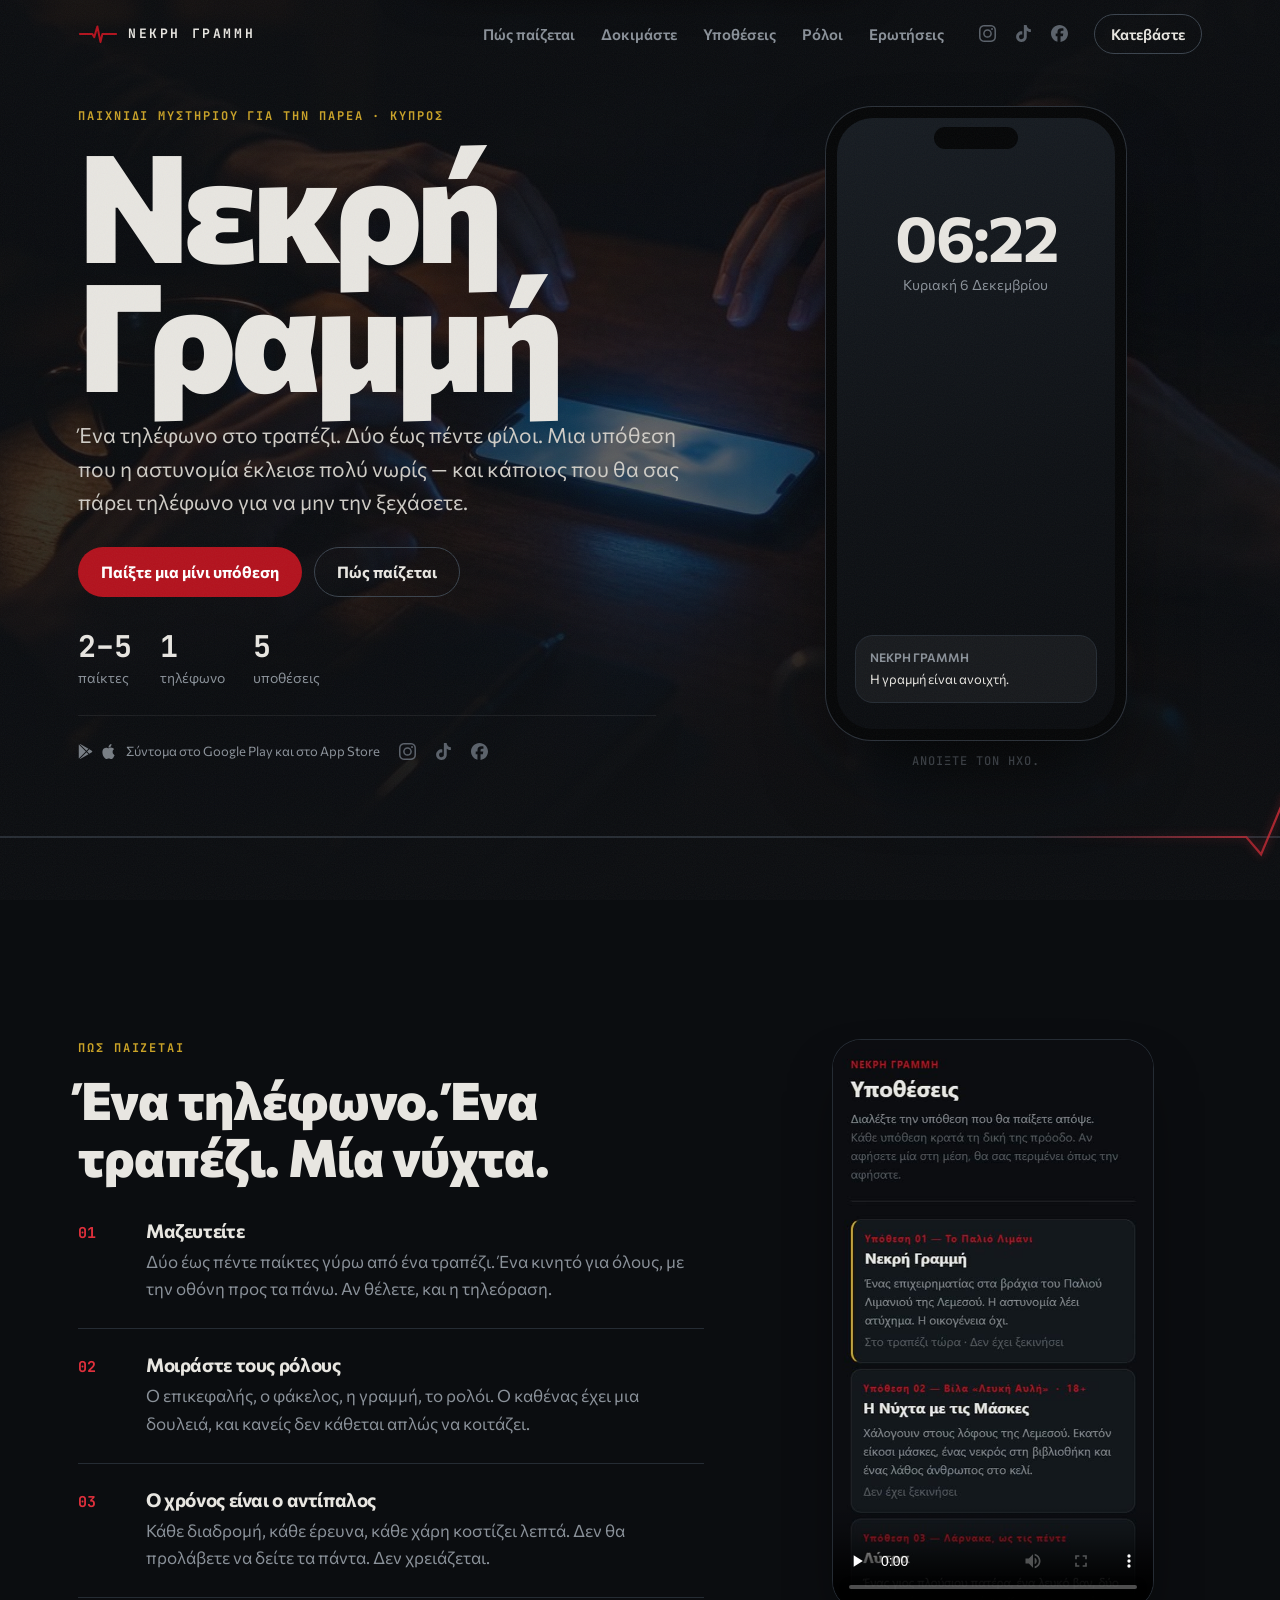
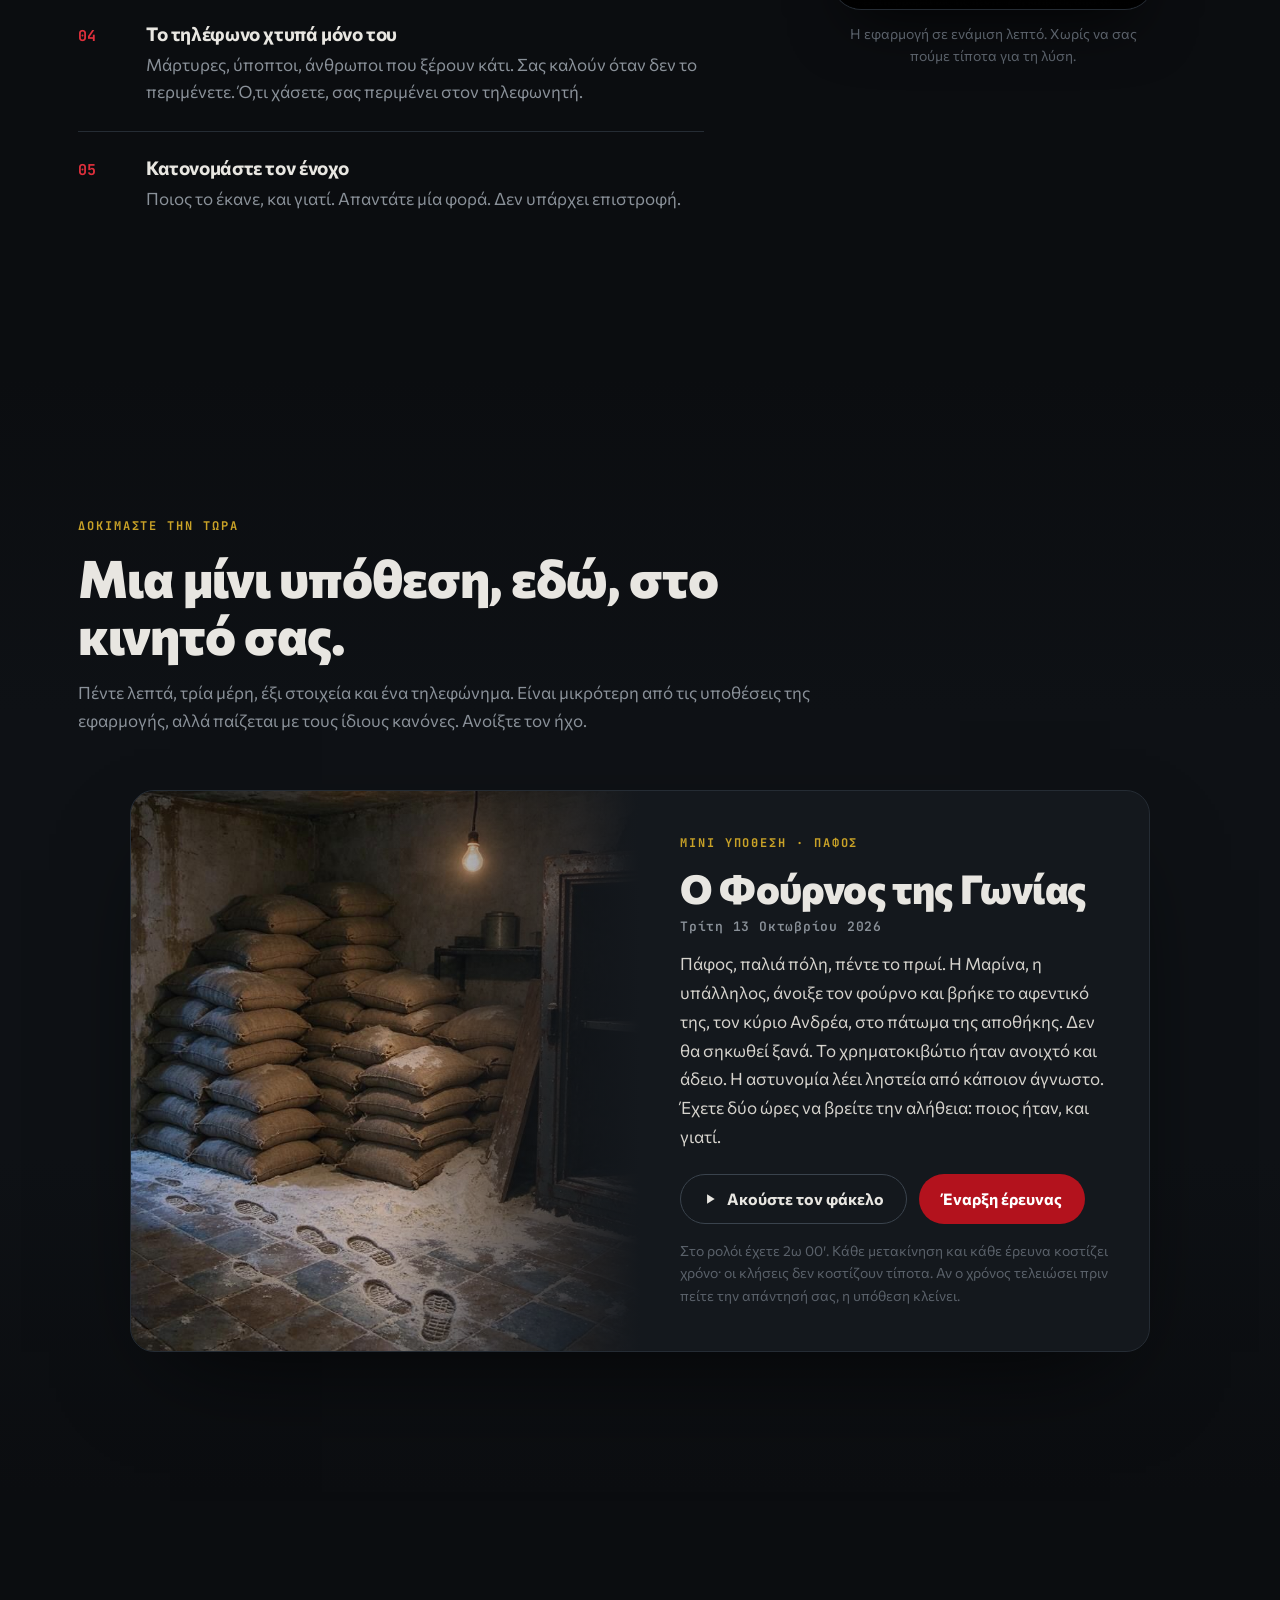
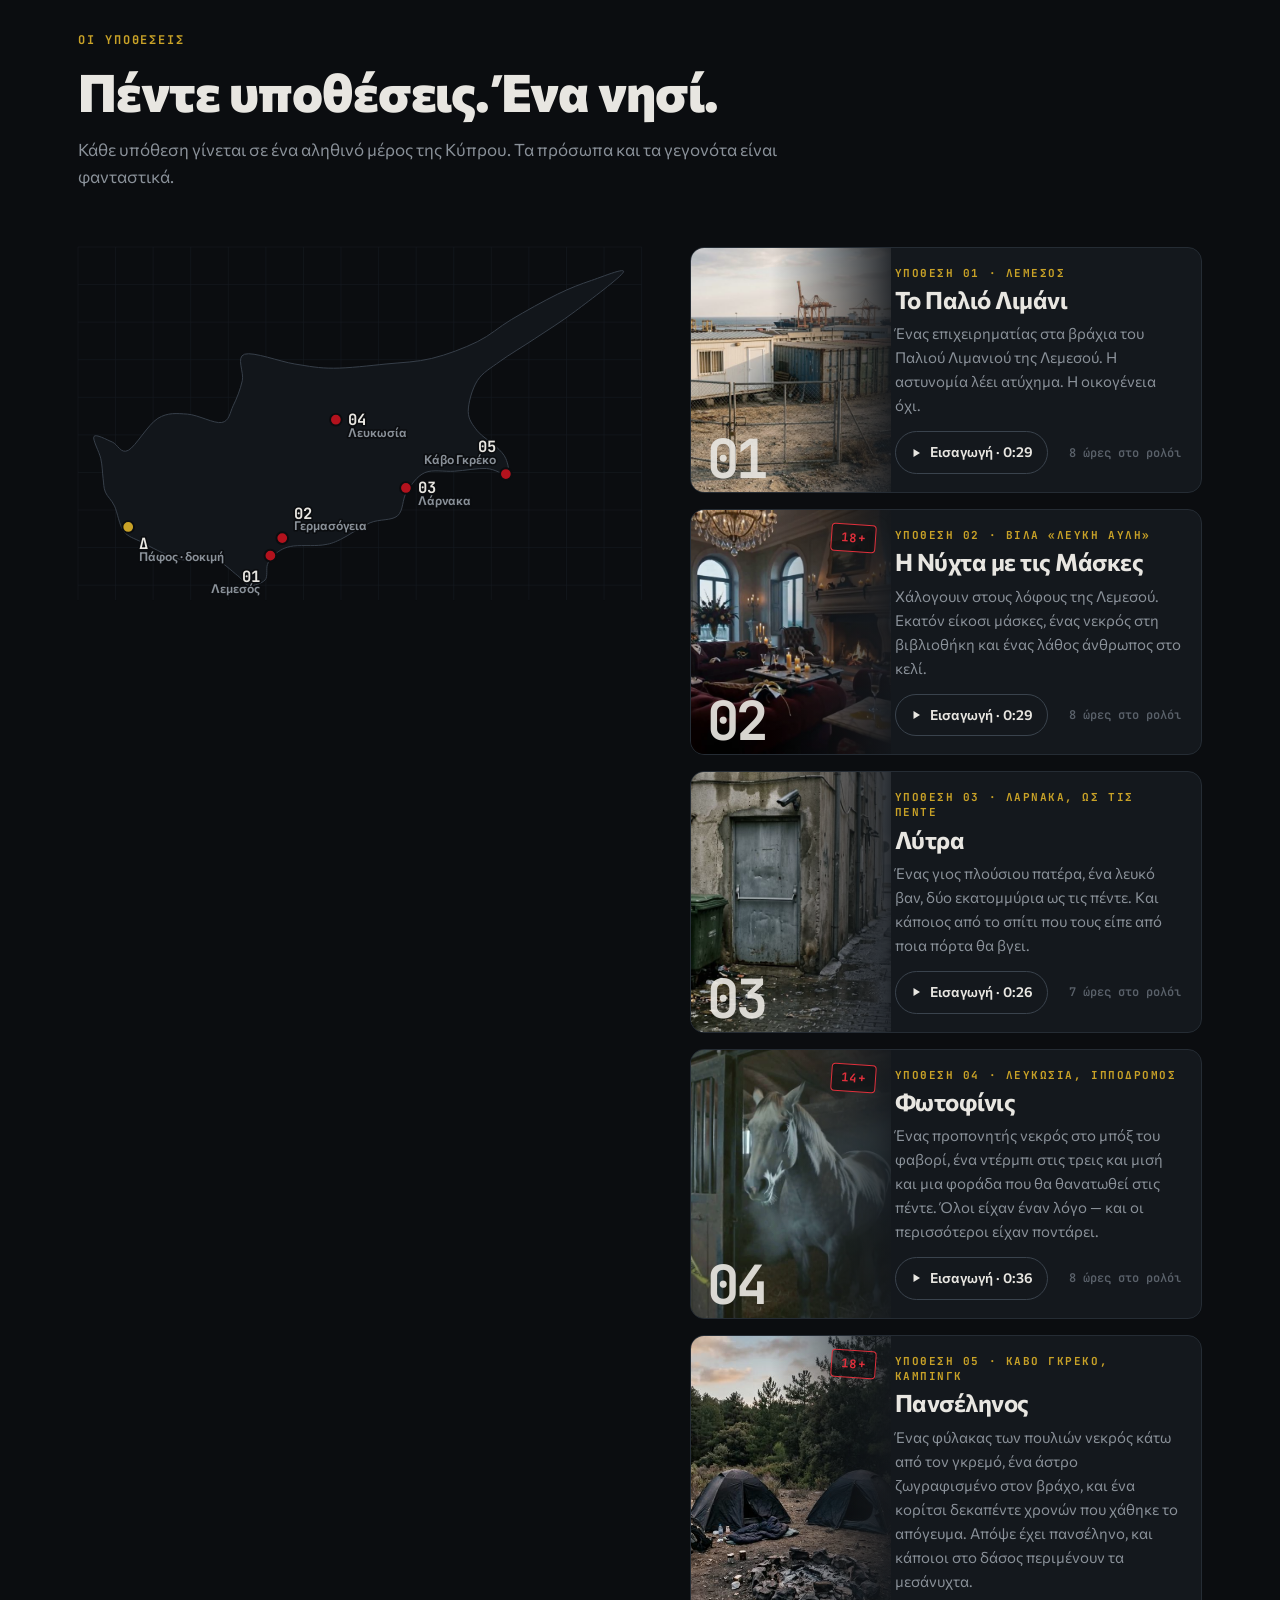
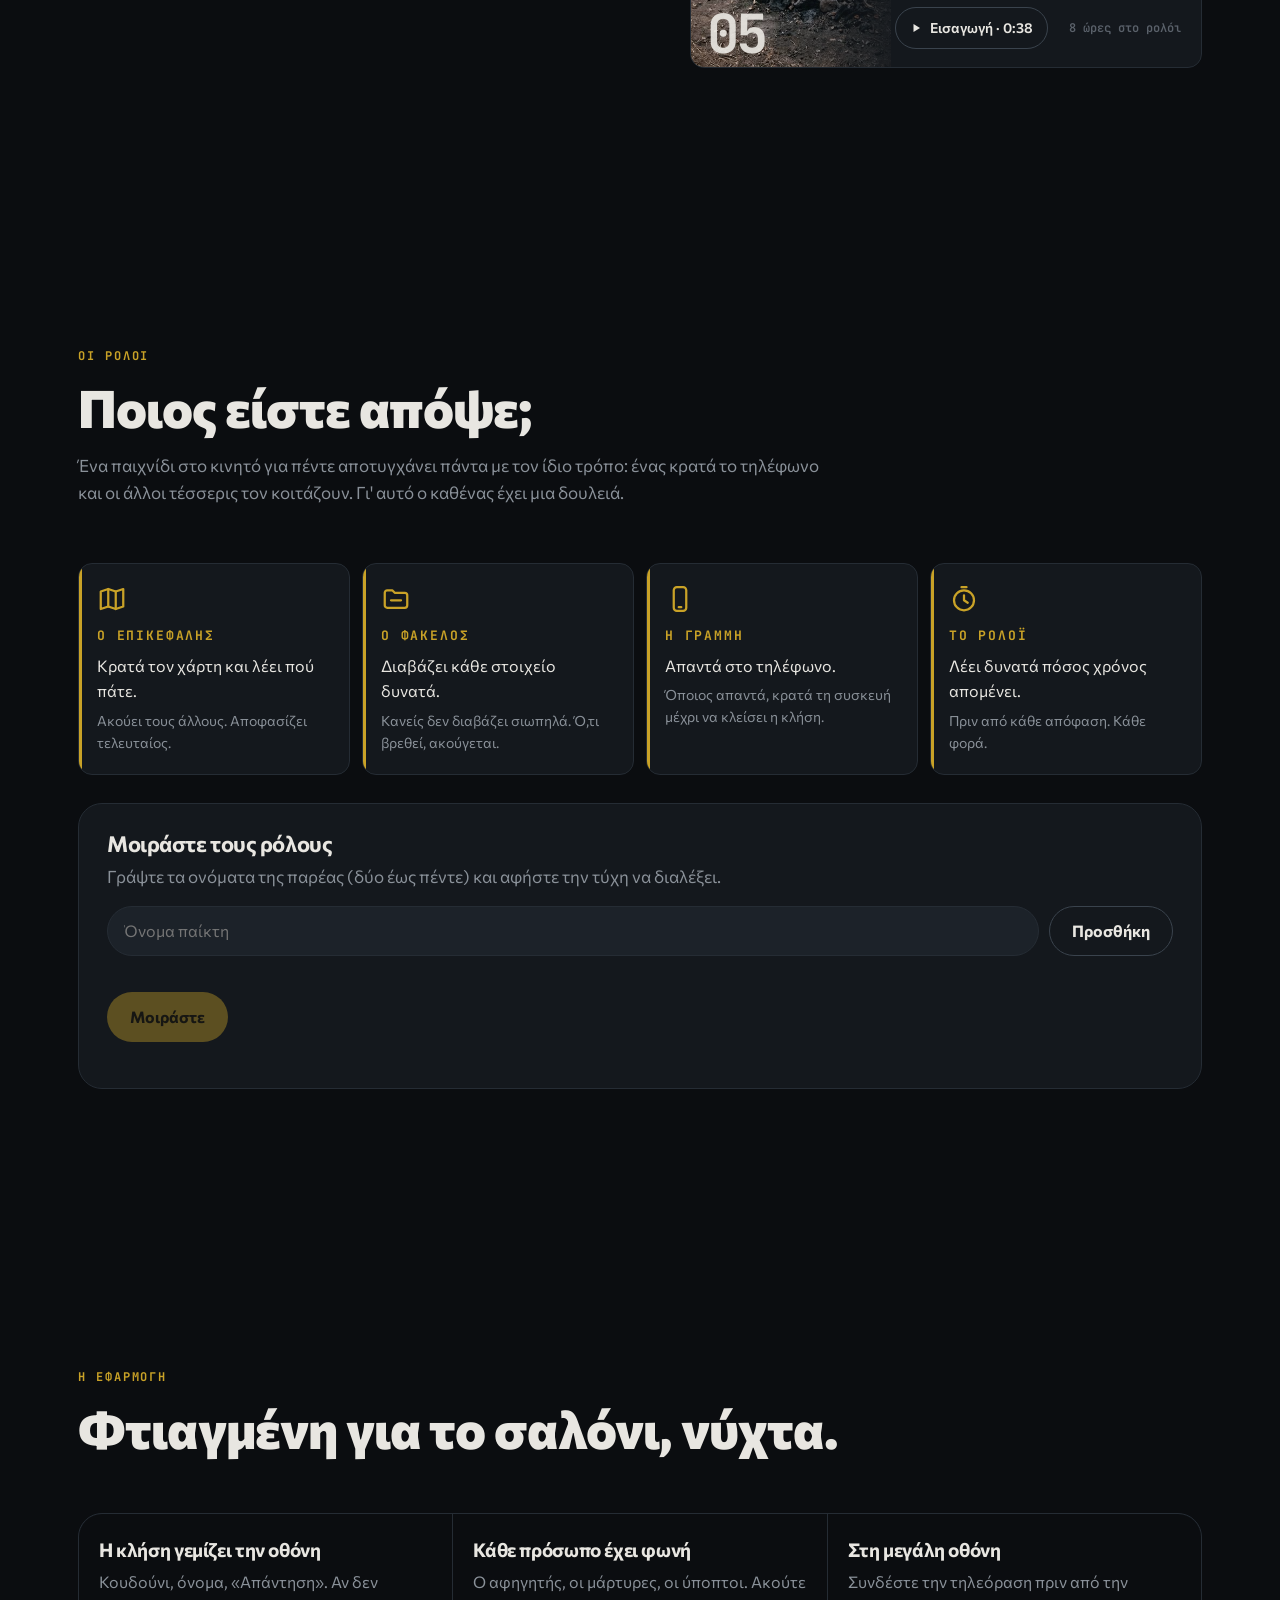
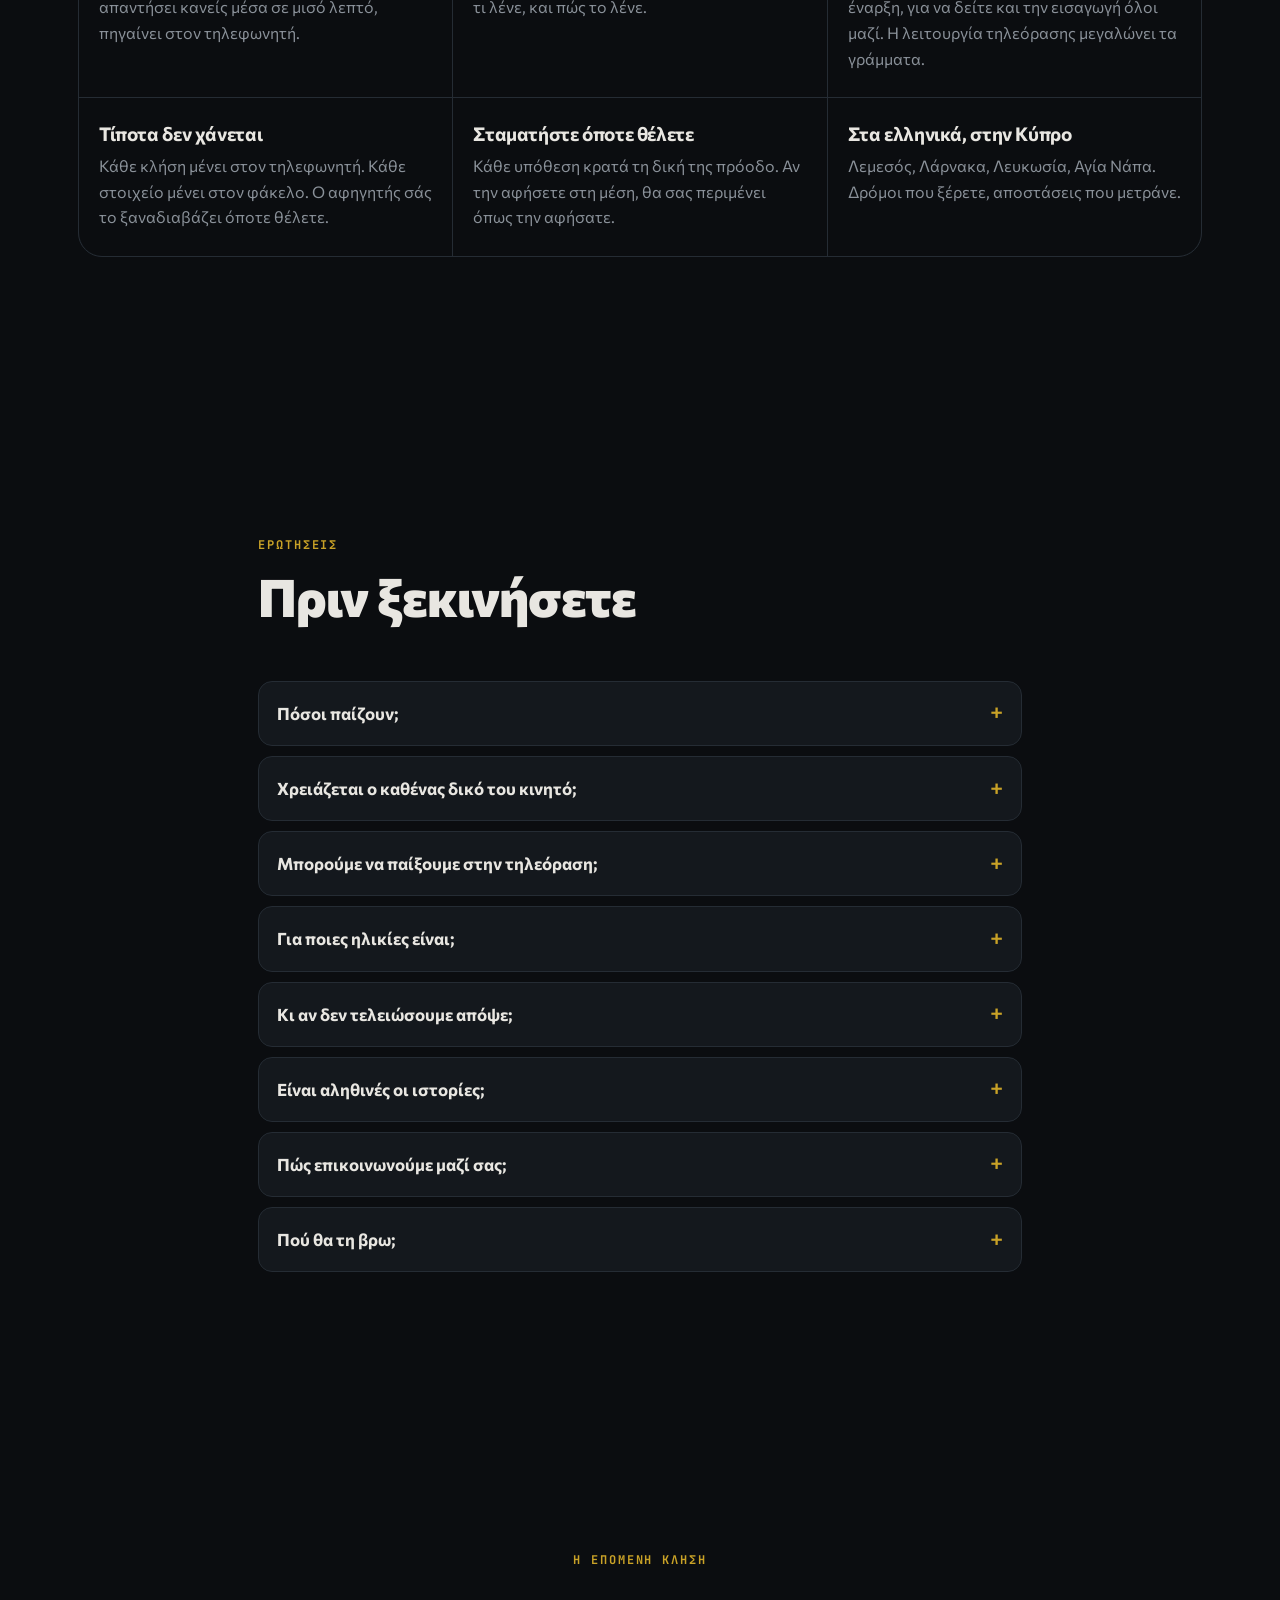
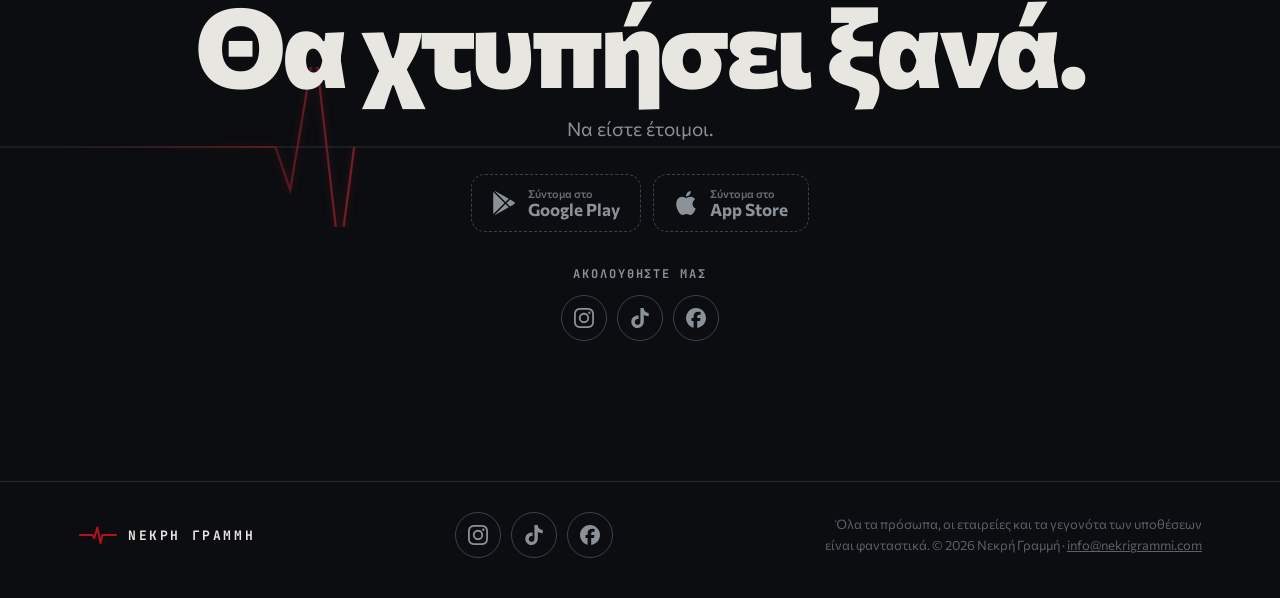
==== commit ef9a5098: "Stores and profiles near the top, kept quiet The Instagram, TikTok and Facebook icons sit small and " ====
--- a/index.html
+++ b/index.html
@@ -1,289 +1,294 @@
-<!doctype html>
-<html lang="el">
-<head>
-  <meta charset="utf-8">
-  <meta name="viewport" content="width=device-width, initial-scale=1, viewport-fit=cover">
-  <title>Νεκρή Γραμμή — Παιχνίδι μυστηρίου για την παρέα</title>
-  <meta name="description" content="Ένα τηλέφωνο στο τραπέζι, δύο έως πέντε φίλοι και μια υπόθεση στην Κύπρο που η αστυνομία έκλεισε πολύ νωρίς. Οι μάρτυρες σας παίρνουν τηλέφωνο. Ο χρόνος μετράει.">
-  <meta name="theme-color" content="#0B0D10">
-  <meta name="color-scheme" content="dark">
-  <link rel="canonical" href="https://nekrigrammi.com/" data-config="canonical">
-
-  <meta property="og:type" content="website">
-  <meta property="og:url" content="https://nekrigrammi.com/">
-  <meta property="og:locale" content="el_GR">
-  <meta property="og:site_name" content="Νεκρή Γραμμή">
-  <meta property="og:title" content="Νεκρή Γραμμή — Θα χτυπήσει ξανά.">
-  <meta property="og:description" content="Παιχνίδι μυστηρίου για δύο έως πέντε παίκτες. Ένα τηλέφωνο, ένα τραπέζι, μια υπόθεση στην Κύπρο.">
-  <meta property="og:image" content="https://nekrigrammi.com/media/img/og.jpg" data-config="og-image">
-  <meta property="og:image:alt" content="Ένα κινητό στη μέση του τραπεζιού, νύχτα, με μια εισερχόμενη κλήση, και τα χέρια της παρέας γύρω του.">
-  <meta property="og:image:width" content="1200">
-  <meta property="og:image:height" content="630">
-  <meta name="twitter:card" content="summary_large_image">
-  <meta name="twitter:title" content="Νεκρή Γραμμή — Θα χτυπήσει ξανά.">
-  <meta name="twitter:description" content="Παιχνίδι μυστηρίου για δύο έως πέντε παίκτες. Ένα τηλέφωνο, ένα τραπέζι, μια υπόθεση στην Κύπρο.">
-  <meta name="twitter:image" content="https://nekrigrammi.com/media/img/og.jpg">
-
-  <link rel="icon" href="favicon.ico" sizes="48x48">
-  <link rel="icon" type="image/png" sizes="192x192" href="media/img/icon-192.png">
-  <link rel="apple-touch-icon" href="media/img/apple-touch-icon.png">
-  <link rel="manifest" href="site.webmanifest">
-
-  <link rel="preconnect" href="https://fonts.googleapis.com">
-  <link rel="preconnect" href="https://fonts.gstatic.com" crossorigin>
-  <link href="https://fonts.googleapis.com/css2?family=Commissioner:wght@400;500;600;700;800&family=JetBrains+Mono:wght@500;700&display=swap&subset=greek" rel="stylesheet">
-  <link rel="stylesheet" href="css/site.css">
-
-  <script type="application/ld+json">
-  {
-    "@context": "https://schema.org",
-    "@type": "VideoGame",
-    "name": "Νεκρή Γραμμή",
-    "url": "https://nekrigrammi.com/",
-    "image": "https://nekrigrammi.com/media/img/og.jpg",
-    "sameAs": [
-      "https://www.instagram.com/nekrigrammi/",
-      "https://www.facebook.com/profile.php?id=61595094895651",
-      "https://www.tiktok.com/@nekrigrammi"
-    ],
-    "email": "info@nekrigrammi.com",
-    "inLanguage": "el",
-    "genre": ["Μυστήριο", "Παιχνίδι για την παρέα"],
-    "numberOfPlayers": { "@type": "QuantitativeValue", "minValue": 2, "maxValue": 5 },
-    "gamePlatform": ["Android", "iOS"],
-    "description": "Παιχνίδι μυστηρίου για δύο έως πέντε παίκτες με ένα τηλέφωνο στο τραπέζι. Πέντε υποθέσεις στην Κύπρο."
-  }
-  </script>
-</head>
-<body>
-  <a class="skip" href="#main">Μετάβαση στο περιεχόμενο</a>
-
-  <!-- ===== Header ===== -->
-  <header class="site-header" id="top">
-    <div class="wrap header-row">
-      <a class="brand" href="#top" aria-label="Νεκρή Γραμμή — αρχή">
-        <svg class="brand-mark" viewBox="0 0 64 32" aria-hidden="true"><path d="M3 16h20l3 5 5-17 5 25 3-13h22" /></svg>
-        <span class="brand-name">ΝΕΚΡΗ ΓΡΑΜΜΗ</span>
-      </a>
-      <nav class="nav" id="nav" aria-label="Κύριο μενού">
-        <a href="#how">Πώς παίζεται</a>
-        <a href="#demo">Δοκιμάστε</a>
-        <a href="#cases">Υποθέσεις</a>
-        <a href="#roles">Ρόλοι</a>
-        <a href="#faq">Ερωτήσεις</a>
-        <a class="btn btn-small btn-ghost nav-cta" href="#download">Κατεβάστε</a>
-      </nav>
-      <button class="nav-toggle" id="navToggle" aria-controls="nav" aria-expanded="false" aria-label="Μενού">
-        <span></span><span></span>
-      </button>
-    </div>
-  </header>
-
-  <main id="main">
-    <!-- ===== Hero: the site rings ===== -->
-    <section class="hero" aria-labelledby="heroTitle">
-      <div class="hero-bg" aria-hidden="true"><img src="media/img/hero.jpg" alt="" fetchpriority="high"></div>
-      <div class="wrap hero-grid">
-        <div class="hero-copy">
-          <p class="kicker">Παιχνίδι μυστηρίου για την παρέα · Κύπρος</p>
-          <h1 id="heroTitle">Νεκρή<br>Γραμμή</h1>
-          <p class="lead">Ένα τηλέφωνο στο τραπέζι. Δύο έως πέντε φίλοι. Μια υπόθεση που η αστυνομία έκλεισε πολύ νωρίς&nbsp;— και κάποιος που θα σας πάρει τηλέφωνο για να μην την ξεχάσετε.</p>
-          <div class="hero-actions">
-            <a class="btn btn-blood" href="#demo">Παίξτε μια μίνι υπόθεση</a>
-            <a class="btn btn-ghost" href="#how">Πώς παίζεται</a>
-          </div>
-          <ul class="facts" aria-label="Με μια ματιά">
-            <li><b>2–5</b><span>παίκτες</span></li>
-            <li><b>1</b><span>τηλέφωνο</span></li>
-            <li><b>5</b><span>υποθέσεις</span></li>
-          </ul>
-        </div>
-
-        <div class="hero-phone">
-          <div class="phone" id="heroPhone" data-state="idle">
-            <div class="phone-notch" aria-hidden="true"></div>
-            <div class="phone-screen" id="heroCall" aria-live="polite"></div>
-          </div>
-          <p class="phone-hint" id="heroHint">Ανοίξτε τον ήχο.</p>
-        </div>
-      </div>
-      <canvas class="pulse-line" id="pulseLine" aria-hidden="true"></canvas>
-    </section>
-
-    <!-- ===== How it plays ===== -->
-    <section class="section" id="how" aria-labelledby="howTitle">
-      <div class="wrap how-grid">
-        <div>
-          <p class="kicker">Πώς παίζεται</p>
-          <h2 id="howTitle">Ένα τηλέφωνο. Ένα τραπέζι. Μία νύχτα.</h2>
-          <ol class="steps">
-            <li class="reveal">
-              <span class="step-n">01</span>
-              <div><h3>Μαζευτείτε</h3><p>Δύο έως πέντε παίκτες γύρω από ένα τραπέζι. Ένα κινητό για όλους, με την οθόνη προς τα πάνω. Αν θέλετε, και η τηλεόραση.</p></div>
-            </li>
-            <li class="reveal">
-              <span class="step-n">02</span>
-              <div><h3>Μοιράστε τους ρόλους</h3><p>Ο επικεφαλής, ο φάκελος, η γραμμή, το ρολόι. Ο καθένας έχει μια δουλειά, και κανείς δεν κάθεται απλώς να κοιτάζει.</p></div>
-            </li>
-            <li class="reveal">
-              <span class="step-n">03</span>
-              <div><h3>Ο χρόνος είναι ο αντίπαλος</h3><p>Κάθε διαδρομή, κάθε έρευνα, κάθε χάρη κοστίζει λεπτά. Δεν θα προλάβετε να δείτε τα πάντα. Δεν χρειάζεται.</p></div>
-            </li>
-            <li class="reveal">
-              <span class="step-n">04</span>
-              <div><h3>Το τηλέφωνο χτυπά μόνο του</h3><p>Μάρτυρες, ύποπτοι, άνθρωποι που ξέρουν κάτι. Σας καλούν όταν δεν το περιμένετε. Ό,τι χάσετε, σας περιμένει στον τηλεφωνητή.</p></div>
-            </li>
-            <li class="reveal">
-              <span class="step-n">05</span>
-              <div><h3>Κατονομάστε τον ένοχο</h3><p>Ποιος το έκανε, και γιατί. Απαντάτε μία φορά. Δεν υπάρχει επιστροφή.</p></div>
-            </li>
-          </ol>
-        </div>
-        <figure class="film reveal">
-          <div class="film-frame">
-            <video id="howVideo" src="media/video/how-to-play.mp4" poster="media/video/how-to-play.jpg" preload="none" playsinline controls></video>
-          </div>
-          <figcaption>Η εφαρμογή σε ενάμιση λεπτό. Χωρίς να σας πούμε τίποτα για τη λύση.</figcaption>
-        </figure>
-      </div>
-    </section>
-
-    <!-- ===== The playable mini-case ===== -->
-    <section class="section section-demo" id="demo" aria-labelledby="demoTitle">
-      <div class="wrap">
-        <div class="section-head">
-          <p class="kicker">Δοκιμάστε την τώρα</p>
-          <h2 id="demoTitle">Μια μίνι υπόθεση, εδώ, στο κινητό σας.</h2>
-          <p class="muted">Πέντε λεπτά, τρία μέρη, έξι στοιχεία και ένα τηλεφώνημα. Είναι μικρότερη από τις υποθέσεις της εφαρμογής, αλλά παίζεται με τους ίδιους κανόνες. Ανοίξτε τον ήχο.</p>
-        </div>
-        <div class="demo" id="demoApp" aria-live="polite"></div>
-      </div>
-    </section>
-
-    <!-- ===== The cases and the island ===== -->
-    <section class="section" id="cases" aria-labelledby="casesTitle">
-      <div class="wrap">
-        <div class="section-head">
-          <p class="kicker">Οι υποθέσεις</p>
-          <h2 id="casesTitle">Πέντε υποθέσεις. Ένα νησί.</h2>
-          <p class="muted">Κάθε υπόθεση γίνεται σε ένα αληθινό μέρος της Κύπρου. Τα πρόσωπα και τα γεγονότα είναι φανταστικά.</p>
-        </div>
-        <div class="cases-grid">
-          <div class="map-wrap reveal">
-            <svg class="island" id="island" viewBox="0 0 870 545" role="img" aria-label="Χάρτης της Κύπρου με τα μέρη των υποθέσεων"></svg>
-          </div>
-          <div class="dossiers" id="dossiers"></div>
-        </div>
-      </div>
-    </section>
-
-    <!-- ===== Roles, and who gets which ===== -->
-    <section class="section" id="roles" aria-labelledby="rolesTitle">
-      <div class="wrap">
-        <div class="section-head">
-          <p class="kicker">Οι ρόλοι</p>
-          <h2 id="rolesTitle">Ποιος είστε απόψε;</h2>
-          <p class="muted">Ένα παιχνίδι στο κινητό για πέντε αποτυγχάνει πάντα με τον ίδιο τρόπο: ένας κρατά το τηλέφωνο και οι άλλοι τέσσερις τον κοιτάζουν. Γι' αυτό ο καθένας έχει μια δουλειά.</p>
-        </div>
-        <div class="roles" id="roleCards"></div>
-
-        <div class="dealer reveal" id="dealer">
-          <div class="dealer-head">
-            <h3>Μοιράστε τους ρόλους</h3>
-            <p class="muted">Γράψτε τα ονόματα της παρέας (δύο έως πέντε) και αφήστε την τύχη να διαλέξει.</p>
-          </div>
-          <form class="dealer-form" id="dealerForm" autocomplete="off">
-            <label class="sr-only" for="dealerName">Όνομα παίκτη</label>
-            <input id="dealerName" type="text" maxlength="20" placeholder="Όνομα παίκτη" enterkeyhint="done">
-            <button class="btn btn-ghost" type="submit">Προσθήκη</button>
-          </form>
-          <ul class="chips" id="dealerChips" aria-label="Παίκτες"></ul>
-          <button class="btn btn-gold" id="dealerDeal" type="button" disabled>Μοιράστε</button>
-          <ol class="deal" id="dealerResult" aria-live="polite"></ol>
-        </div>
-      </div>
-    </section>
-
-    <!-- ===== What the app does ===== -->
-    <section class="section" aria-labelledby="featTitle">
-      <div class="wrap">
-        <div class="section-head">
-          <p class="kicker">Η εφαρμογή</p>
-          <h2 id="featTitle">Φτιαγμένη για το σαλόνι, νύχτα.</h2>
-        </div>
-        <ul class="features">
-          <li class="reveal"><h3>Η κλήση γεμίζει την οθόνη</h3><p>Κουδούνι, όνομα, «Απάντηση». Αν δεν απαντήσει κανείς μέσα σε μισό λεπτό, πηγαίνει στον τηλεφωνητή.</p></li>
-          <li class="reveal"><h3>Κάθε πρόσωπο έχει φωνή</h3><p>Ο αφηγητής, οι μάρτυρες, οι ύποπτοι. Ακούτε τι λένε, και πώς το λένε.</p></li>
-          <li class="reveal"><h3>Στη μεγάλη οθόνη</h3><p>Συνδέστε την τηλεόραση πριν από την έναρξη, για να δείτε και την εισαγωγή όλοι μαζί. Η λειτουργία τηλεόρασης μεγαλώνει τα γράμματα.</p></li>
-          <li class="reveal"><h3>Τίποτα δεν χάνεται</h3><p>Κάθε κλήση μένει στον τηλεφωνητή. Κάθε στοιχείο μένει στον φάκελο. Ο αφηγητής σάς το ξαναδιαβάζει όποτε θέλετε.</p></li>
-          <li class="reveal"><h3>Σταματήστε όποτε θέλετε</h3><p>Κάθε υπόθεση κρατά τη δική της πρόοδο. Αν την αφήσετε στη μέση, θα σας περιμένει όπως την αφήσατε.</p></li>
-          <li class="reveal"><h3>Στα ελληνικά, στην Κύπρο</h3><p>Λεμεσός, Λάρνακα, Λευκωσία, Αγία Νάπα. Δρόμοι που ξέρετε, αποστάσεις που μετράνε.</p></li>
-        </ul>
-      </div>
-    </section>
-
-    <!-- ===== FAQ ===== -->
-    <section class="section" id="faq" aria-labelledby="faqTitle">
-      <div class="wrap narrow">
-        <div class="section-head">
-          <p class="kicker">Ερωτήσεις</p>
-          <h2 id="faqTitle">Πριν ξεκινήσετε</h2>
-        </div>
-        <div class="faq">
-          <details><summary>Πόσοι παίζουν;</summary><p>Δύο έως πέντε. Με δύο ή τρεις, μοιράζεστε τους ρόλους όπως σας βολεύει. Ο φάκελος και η γραμμή είναι οι δύο που μετράνε.</p></details>
-          <details><summary>Χρειάζεται ο καθένας δικό του κινητό;</summary><p>Όχι. Η παρέα παίζει με ένα τηλέφωνο, στη μέση του τραπεζιού. Το παιχνίδι δουλεύει καλύτερα όταν μιλάτε μεταξύ σας και όχι όταν κοιτάζετε την οθόνη.</p></details>
-          <details><summary>Μπορούμε να παίξουμε στην τηλεόραση;</summary><p>Ναι. Στο Android, πατήστε «Σύνδεση σε τηλεόραση» πριν από την «Έναρξη έρευνας». Στο iPhone, ανοίξτε το Κέντρο Ελέγχου και επιλέξτε «Κατοπτρισμός οθόνης».</p></details>
-          <details><summary>Για ποιες ηλικίες είναι;</summary><p>Κάθε υπόθεση γράφει τι περιέχει πριν ξεκινήσει. Κάποιες είναι για 14 και πάνω, κάποιες για ενήλικες. Θα το δείτε στον φάκελο κάθε υπόθεσης πιο πάνω.</p></details>
-          <details><summary>Κι αν δεν τελειώσουμε απόψε;</summary><p>Κάθε υπόθεση κρατά τη δική της πρόοδο. Οι κλήσεις που θα χτυπούσαν στο μεταξύ θα σας περιμένουν στον τηλεφωνητή.</p></details>
-          <details><summary>Είναι αληθινές οι ιστορίες;</summary><p>Όχι. Τα μέρη είναι αληθινά, οι αποστάσεις επίσης. Τα πρόσωπα, οι εταιρείες και τα γεγονότα είναι φανταστικά.</p></details>
-          <details id="faqContact" hidden><summary>Πώς επικοινωνούμε μαζί σας;</summary><p data-config="contact-text"></p></details>
-          <details><summary>Πού θα τη βρω;</summary><p data-config="stores-text">Η εφαρμογή έρχεται σύντομα για Android και iPhone. Ακολουθήστε μας για να μάθετε πρώτοι πότε.</p></details>
-        </div>
-      </div>
-    </section>
-
-    <!-- ===== Download ===== -->
-    <section class="section final" id="download" aria-labelledby="finalTitle">
-      <canvas class="pulse-line pulse-line-final" id="pulseFinal" aria-hidden="true"></canvas>
-      <div class="wrap final-inner">
-        <p class="kicker">Η επόμενη κλήση</p>
-        <h2 id="finalTitle">Θα χτυπήσει ξανά.</h2>
-        <p class="muted">Να είστε έτοιμοι.</p>
-        <div class="stores" id="stores"></div>
-        <p class="follow" id="followLabel" hidden>Ακολουθήστε μας</p>
-        <ul class="social" id="socialFinal" aria-label="Κοινωνικά δίκτυα"></ul>
-      </div>
-    </section>
-  </main>
-
-  <footer class="site-footer">
-    <div class="wrap footer-row">
-      <div class="footer-brand">
-        <svg class="brand-mark" viewBox="0 0 64 32" aria-hidden="true"><path d="M3 16h20l3 5 5-17 5 25 3-13h22" /></svg>
-        <span>ΝΕΚΡΗ ΓΡΑΜΜΗ</span>
-      </div>
-      <ul class="social" id="socialFooter" aria-label="Κοινωνικά δίκτυα"></ul>
-      <p class="faint small">Όλα τα πρόσωπα, οι εταιρείες και τα γεγονότα των υποθέσεων είναι φανταστικά. © <span id="year">2026</span> Νεκρή Γραμμή<span data-config="contact"></span></p>
-    </div>
-  </footer>
-
-  <!-- Video player for the case intros -->
-  <dialog class="modal" id="videoModal" aria-labelledby="videoTitle">
-    <div class="modal-inner">
-      <button class="modal-close" type="button" data-close aria-label="Κλείσιμο">×</button>
-      <p class="kicker" id="videoKicker"></p>
-      <h3 id="videoTitle"></h3>
-      <p class="warning" id="videoWarning" hidden></p>
-      <div class="modal-video"><video id="videoPlayer" playsinline controls preload="none"></video></div>
-    </div>
-  </dialog>
-
-  <script src="js/config.js"></script>
-  <script src="js/data.js"></script>
-  <script src="js/timings.js"></script>
-  <script src="js/icons.js"></script>
-  <script src="js/call.js"></script>
-  <script src="js/demo.js"></script>
-  <script src="js/main.js"></script>
-</body>
-</html>
+<!doctype html>
+<html lang="el">
+<head>
+  <meta charset="utf-8">
+  <meta name="viewport" content="width=device-width, initial-scale=1, viewport-fit=cover">
+  <title>Νεκρή Γραμμή — Παιχνίδι μυστηρίου για την παρέα</title>
+  <meta name="description" content="Ένα τηλέφωνο στο τραπέζι, δύο έως πέντε φίλοι και μια υπόθεση στην Κύπρο που η αστυνομία έκλεισε πολύ νωρίς. Οι μάρτυρες σας παίρνουν τηλέφωνο. Ο χρόνος μετράει.">
+  <meta name="theme-color" content="#0B0D10">
+  <meta name="color-scheme" content="dark">
+  <link rel="canonical" href="https://nekrigrammi.com/" data-config="canonical">
+
+  <meta property="og:type" content="website">
+  <meta property="og:url" content="https://nekrigrammi.com/">
+  <meta property="og:locale" content="el_GR">
+  <meta property="og:site_name" content="Νεκρή Γραμμή">
+  <meta property="og:title" content="Νεκρή Γραμμή — Θα χτυπήσει ξανά.">
+  <meta property="og:description" content="Παιχνίδι μυστηρίου για δύο έως πέντε παίκτες. Ένα τηλέφωνο, ένα τραπέζι, μια υπόθεση στην Κύπρο.">
+  <meta property="og:image" content="https://nekrigrammi.com/media/img/og.jpg" data-config="og-image">
+  <meta property="og:image:alt" content="Ένα κινητό στη μέση του τραπεζιού, νύχτα, με μια εισερχόμενη κλήση, και τα χέρια της παρέας γύρω του.">
+  <meta property="og:image:width" content="1200">
+  <meta property="og:image:height" content="630">
+  <meta name="twitter:card" content="summary_large_image">
+  <meta name="twitter:title" content="Νεκρή Γραμμή — Θα χτυπήσει ξανά.">
+  <meta name="twitter:description" content="Παιχνίδι μυστηρίου για δύο έως πέντε παίκτες. Ένα τηλέφωνο, ένα τραπέζι, μια υπόθεση στην Κύπρο.">
+  <meta name="twitter:image" content="https://nekrigrammi.com/media/img/og.jpg">
+
+  <link rel="icon" href="favicon.ico" sizes="48x48">
+  <link rel="icon" type="image/png" sizes="192x192" href="media/img/icon-192.png">
+  <link rel="apple-touch-icon" href="media/img/apple-touch-icon.png">
+  <link rel="manifest" href="site.webmanifest">
+
+  <link rel="preconnect" href="https://fonts.googleapis.com">
+  <link rel="preconnect" href="https://fonts.gstatic.com" crossorigin>
+  <link href="https://fonts.googleapis.com/css2?family=Commissioner:wght@400;500;600;700;800&family=JetBrains+Mono:wght@500;700&display=swap&subset=greek" rel="stylesheet">
+  <link rel="stylesheet" href="css/site.css">
+
+  <script type="application/ld+json">
+  {
+    "@context": "https://schema.org",
+    "@type": "VideoGame",
+    "name": "Νεκρή Γραμμή",
+    "url": "https://nekrigrammi.com/",
+    "image": "https://nekrigrammi.com/media/img/og.jpg",
+    "sameAs": [
+      "https://www.instagram.com/nekrigrammi/",
+      "https://www.facebook.com/profile.php?id=61595094895651",
+      "https://www.tiktok.com/@nekrigrammi"
+    ],
+    "email": "info@nekrigrammi.com",
+    "inLanguage": "el",
+    "genre": ["Μυστήριο", "Παιχνίδι για την παρέα"],
+    "numberOfPlayers": { "@type": "QuantitativeValue", "minValue": 2, "maxValue": 5 },
+    "gamePlatform": ["Android", "iOS"],
+    "description": "Παιχνίδι μυστηρίου για δύο έως πέντε παίκτες με ένα τηλέφωνο στο τραπέζι. Πέντε υποθέσεις στην Κύπρο."
+  }
+  </script>
+</head>
+<body>
+  <a class="skip" href="#main">Μετάβαση στο περιεχόμενο</a>
+
+  <!-- ===== Header ===== -->
+  <header class="site-header" id="top">
+    <div class="wrap header-row">
+      <a class="brand" href="#top" aria-label="Νεκρή Γραμμή — αρχή">
+        <svg class="brand-mark" viewBox="0 0 64 32" aria-hidden="true"><path d="M3 16h20l3 5 5-17 5 25 3-13h22" /></svg>
+        <span class="brand-name">ΝΕΚΡΗ ΓΡΑΜΜΗ</span>
+      </a>
+      <nav class="nav" id="nav" aria-label="Κύριο μενού">
+        <a href="#how">Πώς παίζεται</a>
+        <a href="#demo">Δοκιμάστε</a>
+        <a href="#cases">Υποθέσεις</a>
+        <a href="#roles">Ρόλοι</a>
+        <a href="#faq">Ερωτήσεις</a>
+        <ul class="nav-social" id="socialHeader" aria-label="Κοινωνικά δίκτυα"></ul>
+        <a class="btn btn-small btn-ghost nav-cta" href="#download">Κατεβάστε</a>
+      </nav>
+      <button class="nav-toggle" id="navToggle" aria-controls="nav" aria-expanded="false" aria-label="Μενού">
+        <span></span><span></span>
+      </button>
+    </div>
+  </header>
+
+  <main id="main">
+    <!-- ===== Hero: the site rings ===== -->
+    <section class="hero" aria-labelledby="heroTitle">
+      <div class="hero-bg" aria-hidden="true"><img src="media/img/hero.jpg" alt="" fetchpriority="high"></div>
+      <div class="wrap hero-grid">
+        <div class="hero-copy">
+          <p class="kicker">Παιχνίδι μυστηρίου για την παρέα · Κύπρος</p>
+          <h1 id="heroTitle">Νεκρή<br>Γραμμή</h1>
+          <p class="lead">Ένα τηλέφωνο στο τραπέζι. Δύο έως πέντε φίλοι. Μια υπόθεση που η αστυνομία έκλεισε πολύ νωρίς&nbsp;— και κάποιος που θα σας πάρει τηλέφωνο για να μην την ξεχάσετε.</p>
+          <div class="hero-actions">
+            <a class="btn btn-blood" href="#demo">Παίξτε μια μίνι υπόθεση</a>
+            <a class="btn btn-ghost" href="#how">Πώς παίζεται</a>
+          </div>
+          <ul class="facts" aria-label="Με μια ματιά">
+            <li><b>2–5</b><span>παίκτες</span></li>
+            <li><b>1</b><span>τηλέφωνο</span></li>
+            <li><b>5</b><span>υποθέσεις</span></li>
+          </ul>
+          <div class="hero-links" id="heroLinks" hidden>
+            <a class="hero-stores" id="heroStores" href="#download"></a>
+            <ul class="hero-social" id="socialHero" aria-label="Κοινωνικά δίκτυα"></ul>
+          </div>
+        </div>
+
+        <div class="hero-phone">
+          <div class="phone" id="heroPhone" data-state="idle">
+            <div class="phone-notch" aria-hidden="true"></div>
+            <div class="phone-screen" id="heroCall" aria-live="polite"></div>
+          </div>
+          <p class="phone-hint" id="heroHint">Ανοίξτε τον ήχο.</p>
+        </div>
+      </div>
+      <canvas class="pulse-line" id="pulseLine" aria-hidden="true"></canvas>
+    </section>
+
+    <!-- ===== How it plays ===== -->
+    <section class="section" id="how" aria-labelledby="howTitle">
+      <div class="wrap how-grid">
+        <div>
+          <p class="kicker">Πώς παίζεται</p>
+          <h2 id="howTitle">Ένα τηλέφωνο. Ένα τραπέζι. Μία νύχτα.</h2>
+          <ol class="steps">
+            <li class="reveal">
+              <span class="step-n">01</span>
+              <div><h3>Μαζευτείτε</h3><p>Δύο έως πέντε παίκτες γύρω από ένα τραπέζι. Ένα κινητό για όλους, με την οθόνη προς τα πάνω. Αν θέλετε, και η τηλεόραση.</p></div>
+            </li>
+            <li class="reveal">
+              <span class="step-n">02</span>
+              <div><h3>Μοιράστε τους ρόλους</h3><p>Ο επικεφαλής, ο φάκελος, η γραμμή, το ρολόι. Ο καθένας έχει μια δουλειά, και κανείς δεν κάθεται απλώς να κοιτάζει.</p></div>
+            </li>
+            <li class="reveal">
+              <span class="step-n">03</span>
+              <div><h3>Ο χρόνος είναι ο αντίπαλος</h3><p>Κάθε διαδρομή, κάθε έρευνα, κάθε χάρη κοστίζει λεπτά. Δεν θα προλάβετε να δείτε τα πάντα. Δεν χρειάζεται.</p></div>
+            </li>
+            <li class="reveal">
+              <span class="step-n">04</span>
+              <div><h3>Το τηλέφωνο χτυπά μόνο του</h3><p>Μάρτυρες, ύποπτοι, άνθρωποι που ξέρουν κάτι. Σας καλούν όταν δεν το περιμένετε. Ό,τι χάσετε, σας περιμένει στον τηλεφωνητή.</p></div>
+            </li>
+            <li class="reveal">
+              <span class="step-n">05</span>
+              <div><h3>Κατονομάστε τον ένοχο</h3><p>Ποιος το έκανε, και γιατί. Απαντάτε μία φορά. Δεν υπάρχει επιστροφή.</p></div>
+            </li>
+          </ol>
+        </div>
+        <figure class="film reveal">
+          <div class="film-frame">
+            <video id="howVideo" src="media/video/how-to-play.mp4" poster="media/video/how-to-play.jpg" preload="none" playsinline controls></video>
+          </div>
+          <figcaption>Η εφαρμογή σε ενάμιση λεπτό. Χωρίς να σας πούμε τίποτα για τη λύση.</figcaption>
+        </figure>
+      </div>
+    </section>
+
+    <!-- ===== The playable mini-case ===== -->
+    <section class="section section-demo" id="demo" aria-labelledby="demoTitle">
+      <div class="wrap">
+        <div class="section-head">
+          <p class="kicker">Δοκιμάστε την τώρα</p>
+          <h2 id="demoTitle">Μια μίνι υπόθεση, εδώ, στο κινητό σας.</h2>
+          <p class="muted">Πέντε λεπτά, τρία μέρη, έξι στοιχεία και ένα τηλεφώνημα. Είναι μικρότερη από τις υποθέσεις της εφαρμογής, αλλά παίζεται με τους ίδιους κανόνες. Ανοίξτε τον ήχο.</p>
+        </div>
+        <div class="demo" id="demoApp" aria-live="polite"></div>
+      </div>
+    </section>
+
+    <!-- ===== The cases and the island ===== -->
+    <section class="section" id="cases" aria-labelledby="casesTitle">
+      <div class="wrap">
+        <div class="section-head">
+          <p class="kicker">Οι υποθέσεις</p>
+          <h2 id="casesTitle">Πέντε υποθέσεις. Ένα νησί.</h2>
+          <p class="muted">Κάθε υπόθεση γίνεται σε ένα αληθινό μέρος της Κύπρου. Τα πρόσωπα και τα γεγονότα είναι φανταστικά.</p>
+        </div>
+        <div class="cases-grid">
+          <div class="map-wrap reveal">
+            <svg class="island" id="island" viewBox="0 0 870 545" role="img" aria-label="Χάρτης της Κύπρου με τα μέρη των υποθέσεων"></svg>
+          </div>
+          <div class="dossiers" id="dossiers"></div>
+        </div>
+      </div>
+    </section>
+
+    <!-- ===== Roles, and who gets which ===== -->
+    <section class="section" id="roles" aria-labelledby="rolesTitle">
+      <div class="wrap">
+        <div class="section-head">
+          <p class="kicker">Οι ρόλοι</p>
+          <h2 id="rolesTitle">Ποιος είστε απόψε;</h2>
+          <p class="muted">Ένα παιχνίδι στο κινητό για πέντε αποτυγχάνει πάντα με τον ίδιο τρόπο: ένας κρατά το τηλέφωνο και οι άλλοι τέσσερις τον κοιτάζουν. Γι' αυτό ο καθένας έχει μια δουλειά.</p>
+        </div>
+        <div class="roles" id="roleCards"></div>
+
+        <div class="dealer reveal" id="dealer">
+          <div class="dealer-head">
+            <h3>Μοιράστε τους ρόλους</h3>
+            <p class="muted">Γράψτε τα ονόματα της παρέας (δύο έως πέντε) και αφήστε την τύχη να διαλέξει.</p>
+          </div>
+          <form class="dealer-form" id="dealerForm" autocomplete="off">
+            <label class="sr-only" for="dealerName">Όνομα παίκτη</label>
+            <input id="dealerName" type="text" maxlength="20" placeholder="Όνομα παίκτη" enterkeyhint="done">
+            <button class="btn btn-ghost" type="submit">Προσθήκη</button>
+          </form>
+          <ul class="chips" id="dealerChips" aria-label="Παίκτες"></ul>
+          <button class="btn btn-gold" id="dealerDeal" type="button" disabled>Μοιράστε</button>
+          <ol class="deal" id="dealerResult" aria-live="polite"></ol>
+        </div>
+      </div>
+    </section>
+
+    <!-- ===== What the app does ===== -->
+    <section class="section" aria-labelledby="featTitle">
+      <div class="wrap">
+        <div class="section-head">
+          <p class="kicker">Η εφαρμογή</p>
+          <h2 id="featTitle">Φτιαγμένη για το σαλόνι, νύχτα.</h2>
+        </div>
+        <ul class="features">
+          <li class="reveal"><h3>Η κλήση γεμίζει την οθόνη</h3><p>Κουδούνι, όνομα, «Απάντηση». Αν δεν απαντήσει κανείς μέσα σε μισό λεπτό, πηγαίνει στον τηλεφωνητή.</p></li>
+          <li class="reveal"><h3>Κάθε πρόσωπο έχει φωνή</h3><p>Ο αφηγητής, οι μάρτυρες, οι ύποπτοι. Ακούτε τι λένε, και πώς το λένε.</p></li>
+          <li class="reveal"><h3>Στη μεγάλη οθόνη</h3><p>Συνδέστε την τηλεόραση πριν από την έναρξη, για να δείτε και την εισαγωγή όλοι μαζί. Η λειτουργία τηλεόρασης μεγαλώνει τα γράμματα.</p></li>
+          <li class="reveal"><h3>Τίποτα δεν χάνεται</h3><p>Κάθε κλήση μένει στον τηλεφωνητή. Κάθε στοιχείο μένει στον φάκελο. Ο αφηγητής σάς το ξαναδιαβάζει όποτε θέλετε.</p></li>
+          <li class="reveal"><h3>Σταματήστε όποτε θέλετε</h3><p>Κάθε υπόθεση κρατά τη δική της πρόοδο. Αν την αφήσετε στη μέση, θα σας περιμένει όπως την αφήσατε.</p></li>
+          <li class="reveal"><h3>Στα ελληνικά, στην Κύπρο</h3><p>Λεμεσός, Λάρνακα, Λευκωσία, Αγία Νάπα. Δρόμοι που ξέρετε, αποστάσεις που μετράνε.</p></li>
+        </ul>
+      </div>
+    </section>
+
+    <!-- ===== FAQ ===== -->
+    <section class="section" id="faq" aria-labelledby="faqTitle">
+      <div class="wrap narrow">
+        <div class="section-head">
+          <p class="kicker">Ερωτήσεις</p>
+          <h2 id="faqTitle">Πριν ξεκινήσετε</h2>
+        </div>
+        <div class="faq">
+          <details><summary>Πόσοι παίζουν;</summary><p>Δύο έως πέντε. Με δύο ή τρεις, μοιράζεστε τους ρόλους όπως σας βολεύει. Ο φάκελος και η γραμμή είναι οι δύο που μετράνε.</p></details>
+          <details><summary>Χρειάζεται ο καθένας δικό του κινητό;</summary><p>Όχι. Η παρέα παίζει με ένα τηλέφωνο, στη μέση του τραπεζιού. Το παιχνίδι δουλεύει καλύτερα όταν μιλάτε μεταξύ σας και όχι όταν κοιτάζετε την οθόνη.</p></details>
+          <details><summary>Μπορούμε να παίξουμε στην τηλεόραση;</summary><p>Ναι. Στο Android, πατήστε «Σύνδεση σε τηλεόραση» πριν από την «Έναρξη έρευνας». Στο iPhone, ανοίξτε το Κέντρο Ελέγχου και επιλέξτε «Κατοπτρισμός οθόνης».</p></details>
+          <details><summary>Για ποιες ηλικίες είναι;</summary><p>Κάθε υπόθεση γράφει τι περιέχει πριν ξεκινήσει. Κάποιες είναι για 14 και πάνω, κάποιες για ενήλικες. Θα το δείτε στον φάκελο κάθε υπόθεσης πιο πάνω.</p></details>
+          <details><summary>Κι αν δεν τελειώσουμε απόψε;</summary><p>Κάθε υπόθεση κρατά τη δική της πρόοδο. Οι κλήσεις που θα χτυπούσαν στο μεταξύ θα σας περιμένουν στον τηλεφωνητή.</p></details>
+          <details><summary>Είναι αληθινές οι ιστορίες;</summary><p>Όχι. Τα μέρη είναι αληθινά, οι αποστάσεις επίσης. Τα πρόσωπα, οι εταιρείες και τα γεγονότα είναι φανταστικά.</p></details>
+          <details id="faqContact" hidden><summary>Πώς επικοινωνούμε μαζί σας;</summary><p data-config="contact-text"></p></details>
+          <details><summary>Πού θα τη βρω;</summary><p data-config="stores-text">Η εφαρμογή έρχεται σύντομα για Android και iPhone. Ακολουθήστε μας για να μάθετε πρώτοι πότε.</p></details>
+        </div>
+      </div>
+    </section>
+
+    <!-- ===== Download ===== -->
+    <section class="section final" id="download" aria-labelledby="finalTitle">
+      <canvas class="pulse-line pulse-line-final" id="pulseFinal" aria-hidden="true"></canvas>
+      <div class="wrap final-inner">
+        <p class="kicker">Η επόμενη κλήση</p>
+        <h2 id="finalTitle">Θα χτυπήσει ξανά.</h2>
+        <p class="muted">Να είστε έτοιμοι.</p>
+        <div class="stores" id="stores"></div>
+        <p class="follow" id="followLabel" hidden>Ακολουθήστε μας</p>
+        <ul class="social" id="socialFinal" aria-label="Κοινωνικά δίκτυα"></ul>
+      </div>
+    </section>
+  </main>
+
+  <footer class="site-footer">
+    <div class="wrap footer-row">
+      <div class="footer-brand">
+        <svg class="brand-mark" viewBox="0 0 64 32" aria-hidden="true"><path d="M3 16h20l3 5 5-17 5 25 3-13h22" /></svg>
+        <span>ΝΕΚΡΗ ΓΡΑΜΜΗ</span>
+      </div>
+      <ul class="social" id="socialFooter" aria-label="Κοινωνικά δίκτυα"></ul>
+      <p class="faint small">Όλα τα πρόσωπα, οι εταιρείες και τα γεγονότα των υποθέσεων είναι φανταστικά. © <span id="year">2026</span> Νεκρή Γραμμή<span data-config="contact"></span></p>
+    </div>
+  </footer>
+
+  <!-- Video player for the case intros -->
+  <dialog class="modal" id="videoModal" aria-labelledby="videoTitle">
+    <div class="modal-inner">
+      <button class="modal-close" type="button" data-close aria-label="Κλείσιμο">×</button>
+      <p class="kicker" id="videoKicker"></p>
+      <h3 id="videoTitle"></h3>
+      <p class="warning" id="videoWarning" hidden></p>
+      <div class="modal-video"><video id="videoPlayer" playsinline controls preload="none"></video></div>
+    </div>
+  </dialog>
+
+  <script src="js/config.js"></script>
+  <script src="js/data.js"></script>
+  <script src="js/timings.js"></script>
+  <script src="js/icons.js"></script>
+  <script src="js/call.js"></script>
+  <script src="js/demo.js"></script>
+  <script src="js/main.js"></script>
+</body>
+</html>
--- a/css/site.css
+++ b/css/site.css
@@ -1,528 +1,546 @@
-/* Νεκρή Γραμμή — site. The app's identity: near-black, high contrast, one red that
-   only ever means danger, green only for «Απάντηση», gold for evidence. Mobile first. */
-
-:root {
-  --bg: #0B0D10;
-  --surface: #14181D;
-  --raised: #1C2229;
-  --border: #252C34;
-  --line: #3A434D;
-  --text: #E8E6E1;
-  --muted: #8A9199;
-  --faint: #5A616A;
-  --blood: #B3121D;
-  --blood-hi: #E0303C;
-  --answer: #1FA855;
-  --gold: #C9A227;
-
-  --sans: 'Commissioner', system-ui, -apple-system, 'Segoe UI', Roboto, 'Noto Sans', Arial, sans-serif;
-  --mono: 'JetBrains Mono', ui-monospace, 'SFMono-Regular', Consolas, 'Liberation Mono', monospace;
-
-  --r-sm: 8px;
-  --r-md: 14px;
-  --r-lg: 24px;
-  --gutter: 16px;
-  --header: 60px;
-  color-scheme: dark;
-}
-
-*, *::before, *::after { box-sizing: border-box; }
-html { -webkit-text-size-adjust: 100%; scroll-behavior: smooth; scroll-padding-top: calc(var(--header) + 12px); }
-body {
-  margin: 0;
-  background: var(--bg);
-  color: var(--text);
-  font: 400 17px/1.6 var(--sans);
-  overflow-x: hidden;
-  -webkit-font-smoothing: antialiased;
-  text-rendering: optimizeLegibility;
-}
-/* Film grain over everything, very faint. */
-body::after {
-  content: '';
-  position: fixed;
-  inset: 0;
-  pointer-events: none;
-  z-index: 100;
-  opacity: .05;
-  background-image: url("data:image/svg+xml,%3Csvg xmlns='http://www.w3.org/2000/svg' width='160' height='160'%3E%3Cfilter id='n'%3E%3CfeTurbulence type='fractalNoise' baseFrequency='.9' numOctaves='2' stitchTiles='stitch'/%3E%3C/filter%3E%3Crect width='100%25' height='100%25' filter='url(%23n)'/%3E%3C/svg%3E");
-}
-img, video, svg, canvas { display: block; max-width: 100%; }
-a { color: inherit; }
-button, input { font: inherit; color: inherit; }
-h1, h2, h3 { margin: 0; line-height: 1.1; letter-spacing: -.02em; }
-h2 { font-size: clamp(30px, 5.4vw, 52px); font-weight: 800; }
-h3 { font-size: 19px; font-weight: 700; }
-p { margin: 0; }
-.muted { color: var(--muted); }
-.faint { color: var(--faint); }
-.small { font-size: 13px; }
-.sr-only { position: absolute; width: 1px; height: 1px; overflow: hidden; clip: rect(0 0 0 0); white-space: nowrap; }
-.skip { position: absolute; left: -999px; top: 8px; z-index: 300; background: var(--text); color: var(--bg); padding: 8px 12px; border-radius: var(--r-sm); }
-.skip:focus { left: 8px; }
-:focus-visible { outline: 2px solid var(--gold); outline-offset: 3px; border-radius: 4px; }
-
-.wrap { width: 100%; max-width: 1180px; margin: 0 auto; padding-inline: var(--gutter); }
-.wrap.narrow { max-width: 820px; }
-.kicker {
-  font: 700 12px/1.4 var(--mono);
-  letter-spacing: .16em;
-  text-transform: uppercase;
-  color: var(--gold);
-  margin-bottom: 14px;
-}
-
-/* ---------- buttons ---------- */
-.btn {
-  display: inline-flex; align-items: center; justify-content: center; gap: 10px;
-  min-height: 50px; padding: 0 22px;
-  border-radius: 999px; border: 1px solid transparent;
-  font-weight: 700; font-size: 16px; text-decoration: none; cursor: pointer;
-  transition: transform .15s ease, background-color .2s ease, border-color .2s ease, color .2s ease;
-  -webkit-tap-highlight-color: transparent;
-}
-.btn:active { transform: scale(.97); }
-.btn[disabled] { opacity: .4; cursor: not-allowed; }
-.btn-blood { background: var(--blood); color: #fff; }
-.btn-blood:hover { background: var(--blood-hi); }
-.btn-answer { background: var(--answer); color: #04140a; }
-.btn-gold { background: var(--gold); color: #1a1405; }
-.btn-ghost { background: transparent; border-color: var(--line); color: var(--text); }
-.btn-ghost:hover { border-color: var(--text); }
-.btn-small { min-height: 40px; padding: 0 16px; font-size: 14px; }
-.btn-block { width: 100%; }
-.btn svg { width: 14px; height: 14px; fill: currentColor; flex: none; }
-
-/* ---------- header ---------- */
-.site-header {
-  position: fixed; inset: 0 0 auto; z-index: 50; height: var(--header);
-  transition: background-color .3s ease, border-color .3s ease;
-  border-bottom: 1px solid transparent;
-}
-.site-header.scrolled { background: rgba(11, 13, 16, .86); backdrop-filter: blur(12px); -webkit-backdrop-filter: blur(12px); border-color: var(--border); }
-.header-row { height: 100%; display: flex; align-items: center; justify-content: space-between; gap: 16px; }
-.brand { display: inline-flex; align-items: center; gap: 10px; text-decoration: none; }
-.brand-mark { width: 40px; height: 20px; fill: none; stroke: var(--blood); stroke-width: 3.2; stroke-linecap: round; stroke-linejoin: round; }
-.brand-name { font: 700 13px/1 var(--mono); letter-spacing: .2em; }
-.nav { display: none; }
-.nav a { text-decoration: none; color: var(--muted); font-weight: 600; font-size: 15px; transition: color .2s; }
-.nav a:hover { color: var(--text); }
-.nav .nav-cta { color: var(--text); }
-.nav-toggle {
-  width: 44px; height: 44px; border: 0; background: transparent; cursor: pointer;
-  display: grid; place-content: center; gap: 7px; position: relative; z-index: 60;
-}
-.nav-toggle span { display: block; width: 24px; height: 2px; background: var(--text); transition: transform .25s ease; }
-.nav-toggle[aria-expanded='true'] span:first-child { transform: translateY(4.5px) rotate(45deg); }
-.nav-toggle[aria-expanded='true'] span:last-child { transform: translateY(-4.5px) rotate(-45deg); }
-body.menu-open { overflow: hidden; }
-/* A blurred header would trap the fixed menu inside its 60px: while open, the header is the menu. */
-body.menu-open .site-header { height: 100vh; height: 100dvh; background: var(--bg); backdrop-filter: none; -webkit-backdrop-filter: none; }
-body.menu-open .header-row { height: var(--header); align-items: center; }
-body.menu-open .nav {
-  display: flex; flex-direction: column; justify-content: center; align-items: flex-start; gap: 26px;
-  position: fixed; inset: 0; z-index: 55; background: var(--bg); padding: 80px 28px;
-}
-body.menu-open .nav a { font-size: 28px; color: var(--text); font-weight: 800; }
-body.menu-open .nav .nav-cta { font-size: 18px; margin-top: 12px; }
-
-/* ---------- hero ---------- */
-.hero { position: relative; min-height: 100vh; min-height: 100svh; display: flex; align-items: center; padding: calc(var(--header) + 28px) 0 120px; overflow: hidden; isolation: isolate; }
-.hero-bg { position: absolute; inset: 0; z-index: -1; }
-.hero-bg img { width: 100%; height: 100%; object-fit: cover; opacity: .42; animation: drift 40s ease-in-out infinite alternate; }
-.hero-bg::after { content: ''; position: absolute; inset: 0; background: radial-gradient(120% 90% at 70% 40%, transparent 0%, rgba(11,13,16,.55) 55%, var(--bg) 100%), linear-gradient(to bottom, rgba(11,13,16,.6), transparent 30%, transparent 60%, var(--bg)); }
-@keyframes drift { from { transform: scale(1.06) translate(0, 0); } to { transform: scale(1.14) translate(-1.5%, -1%); } }
-.hero-grid { display: grid; gap: 44px; align-items: center; }
-.hero h1 { font-size: clamp(64px, 17vw, 150px); font-weight: 800; letter-spacing: -.045em; line-height: .86; margin-bottom: 22px; }
-.lead { font-size: clamp(18px, 2.2vw, 21px); color: #cfccc6; max-width: 34em; margin-bottom: 28px; }
-.hero-actions { display: flex; flex-wrap: wrap; gap: 12px; margin-bottom: 34px; }
-.facts { list-style: none; margin: 0; padding: 0; display: flex; gap: 28px; }
-.facts li { display: flex; flex-direction: column; }
-.facts b { font: 700 30px/1 var(--mono); }
-.facts span { color: var(--muted); font-size: 14px; margin-top: 6px; }
-.hero-phone { display: flex; flex-direction: column; align-items: center; gap: 14px; }
-.phone-hint { font: 500 12px/1.3 var(--mono); color: var(--faint); letter-spacing: .08em; text-transform: uppercase; transition: opacity .4s; }
-.pulse-line { position: absolute; left: 0; right: 0; bottom: 18px; width: 100%; height: 90px; pointer-events: none; }
-
-/* ---------- the phone and the call ---------- */
-.phone {
-  position: relative; width: min(300px, 80vw, calc((100svh - 170px) * 9 / 19)); min-width: 240px; aspect-ratio: 9 / 19;
-  border-radius: 46px; padding: 11px; background: #050607;
-  box-shadow: 0 0 0 1px #2a3038, 0 40px 80px -20px rgba(0,0,0,.8), 0 0 120px -30px rgba(179,18,29,.0);
-  transition: box-shadow .6s ease;
-}
-.phone[data-state='ringing'] { animation: buzz 1.6s infinite; box-shadow: 0 0 0 1px #2a3038, 0 40px 80px -20px rgba(0,0,0,.8), 0 0 140px -20px rgba(31,168,85,.35); }
-.phone[data-state='call'] { box-shadow: 0 0 0 1px #2a3038, 0 40px 80px -20px rgba(0,0,0,.8), 0 0 140px -30px rgba(31,168,85,.25); }
-@keyframes buzz {
-  0%, 46%, 100% { transform: translate(0, 0) rotate(0); }
-  2%, 10%, 18%, 26%, 34%, 42% { transform: translate(-2px, 0) rotate(-1.2deg); }
-  6%, 14%, 22%, 30%, 38% { transform: translate(2px, 0) rotate(1.2deg); }
-}
-.phone-notch { position: absolute; top: 20px; left: 50%; transform: translateX(-50%); width: 84px; height: 22px; border-radius: 20px; background: #050607; z-index: 3; }
-.phone-screen { position: relative; height: 100%; border-radius: 36px; overflow: hidden; background: linear-gradient(170deg, #161b21 0%, #0d1014 60%, #0a0c0f 100%); }
-
-.call { position: absolute; inset: 0; display: flex; flex-direction: column; align-items: center; padding: 56px 18px 26px; text-align: center; }
-.call-label { font: 600 11px/1.3 var(--mono); letter-spacing: .14em; text-transform: uppercase; color: var(--muted); }
-.call-name { font-size: 22px; font-weight: 700; margin-top: 10px; line-height: 1.2; }
-.call-sub { color: var(--muted); font-size: 13px; margin-top: 4px; }
-.call-avatar { position: relative; width: 84px; height: 84px; border-radius: 50%; margin: 24px 0 8px; display: grid; place-items: center; background: var(--raised); border: 1px solid var(--border); font: 700 30px/1 var(--sans); color: var(--muted); flex: 0 0 auto; }
-.call-avatar svg { width: 38px; height: 38px; fill: var(--muted); }
-.ringing .call-avatar::before, .ringing .call-avatar::after { content: ''; position: absolute; inset: -2px; border-radius: 50%; border: 2px solid var(--answer); opacity: 0; animation: ripple 2s ease-out infinite; }
-.ringing .call-avatar::after { animation-delay: 1s; }
-@keyframes ripple { from { transform: scale(1); opacity: .7; } to { transform: scale(1.9); opacity: 0; } }
-.call-transcript {
-  flex: 1 1 auto; width: 100%; overflow-y: auto; margin: 10px 0 14px; padding: 4px 4px 30px;
-  text-align: left; font-size: 15px; line-height: 1.6; color: var(--text);
-  scrollbar-width: none; -webkit-mask-image: linear-gradient(to bottom, transparent 0, #000 18px, #000 calc(100% - 30px), transparent 100%); mask-image: linear-gradient(to bottom, transparent 0, #000 18px, #000 calc(100% - 30px), transparent 100%);
-}
-.call-transcript::-webkit-scrollbar { display: none; }
-.w { opacity: 0; transition: opacity .25s ease; }
-.w.on { opacity: 1; }
-.sweep .w { opacity: .35; }
-.sweep .w.on { opacity: 1; }
-.call-spacer { flex: 1 1 auto; }
-.call-actions { display: flex; justify-content: center; gap: 46px; width: 100%; }
-.call-btn { display: flex; flex-direction: column; align-items: center; gap: 8px; background: none; border: 0; cursor: pointer; font-size: 12px; color: var(--muted); -webkit-tap-highlight-color: transparent; }
-.call-btn i { width: 62px; height: 62px; border-radius: 50%; display: grid; place-items: center; transition: transform .15s ease, filter .2s; }
-.call-btn:hover i { filter: brightness(1.12); }
-.call-btn:active i { transform: scale(.92); }
-.call-btn svg { width: 28px; height: 28px; fill: #fff; }
-.call-btn.answer i { background: var(--answer); }
-.call-btn.answer.wiggle i { animation: wiggle 1.2s ease-in-out infinite; }
-@keyframes wiggle { 0%, 60%, 100% { transform: rotate(0); } 70% { transform: rotate(-14deg); } 80% { transform: rotate(14deg); } 90% { transform: rotate(-8deg); } }
-.call-btn.decline i, .call-btn.hangup i { background: var(--blood); }
-.call-btn.decline svg, .call-btn.hangup svg { transform: rotate(135deg); }
-.call-timer { font: 500 13px/1 var(--mono); color: var(--answer); margin-top: 8px; }
-.call-ended .call-timer { color: var(--muted); }
-.call-note { color: var(--muted); font-size: 14px; margin-top: 18px; }
-.call-cta { margin-top: auto; display: flex; flex-direction: column; gap: 10px; width: 100%; }
-.lock-time { font: 700 64px/1 var(--sans); letter-spacing: -.03em; margin-top: 30px; }
-.lock-date { color: var(--muted); font-size: 14px; margin-top: 6px; }
-.lock-note { margin-top: auto; background: rgba(255,255,255,.05); border: 1px solid var(--border); border-radius: 18px; padding: 12px 14px; text-align: left; width: 100%; font-size: 13px; }
-.lock-note b { display: block; font-size: 12px; color: var(--muted); font-weight: 600; margin-bottom: 2px; }
-.missed-dot { display: inline-block; width: 8px; height: 8px; border-radius: 50%; background: var(--blood-hi); margin-right: 6px; vertical-align: middle; }
-
-/* ---------- sections ---------- */
-.section { position: relative; padding: clamp(72px, 11vw, 140px) 0; }
-.section-head { max-width: 760px; margin-bottom: clamp(32px, 5vw, 56px); }
-.section-head h2 { margin-bottom: 16px; }
-.reveal { opacity: 0; transform: translateY(22px); transition: opacity .7s ease, transform .7s ease; }
-.reveal.in { opacity: 1; transform: none; }
-
-/* how */
-.how-grid { display: grid; gap: 48px; align-items: start; }
-.how-grid h2 { margin-bottom: 36px; max-width: 14em; }
-.steps { list-style: none; margin: 0; padding: 0; display: grid; gap: 26px; }
-.steps li { display: grid; grid-template-columns: 54px 1fr; gap: 14px; padding-bottom: 26px; border-bottom: 1px solid var(--border); }
-.steps li:last-child { border-bottom: 0; }
-.step-n { font: 700 15px/1.6 var(--mono); color: var(--blood-hi); }
-.steps h3 { margin-bottom: 6px; }
-.steps p { color: var(--muted); }
-.film { margin: 0; display: flex; flex-direction: column; align-items: center; gap: 14px; }
-.film-frame { width: min(320px, 82vw); aspect-ratio: 9 / 16; border-radius: 28px; overflow: hidden; background: #000; box-shadow: 0 0 0 1px var(--border), 0 30px 60px -20px rgba(0,0,0,.7); }
-.film-frame video { width: 100%; height: 100%; object-fit: cover; }
-.film figcaption { color: var(--faint); font-size: 14px; text-align: center; max-width: 22em; }
-
-/* demo */
-.section-demo { background: linear-gradient(to bottom, var(--bg), #0e1115 30%, #0e1115 70%, var(--bg)); }
-.demo { position: relative; max-width: 1020px; margin: 0 auto; background: var(--surface); border: 1px solid var(--border); border-radius: var(--r-lg); overflow: hidden; overflow: clip; min-height: 520px; box-shadow: 0 40px 100px -40px rgba(0,0,0,.8); }
-.demo-pad { padding: 22px 18px; }
-.demo-file { display: grid; gap: 0; grid-template-columns: minmax(0, 1fr); }
-.demo-file .cover { position: relative; aspect-ratio: 16 / 8; overflow: hidden; }
-.demo-file .cover img { width: 100%; height: 100%; object-fit: cover; }
-.demo-file .cover::after { content: ''; position: absolute; inset: 0; background: linear-gradient(to bottom, transparent 40%, var(--surface)); }
-.demo-title { font-size: clamp(28px, 5vw, 40px); font-weight: 800; margin-bottom: 14px; }
-.demo-text { font-size: 17px; line-height: 1.7; color: #d6d3cd; }
-.demo-actions { display: flex; flex-wrap: wrap; gap: 12px; margin-top: 22px; }
-.demo-note { margin-top: 16px; color: var(--faint); font-size: 14px; }
-.demo-play { display: grid; grid-template-columns: minmax(0, 1fr); }
-.demo-bar { flex-wrap: nowrap; position: sticky; top: var(--header); z-index: 5; display: flex; align-items: center; justify-content: space-between; gap: 12px; padding: 12px 18px; background: rgba(20,24,29,.94); backdrop-filter: blur(8px); -webkit-backdrop-filter: blur(8px); border-bottom: 1px solid var(--border); }
-.clock { display: flex; align-items: baseline; gap: 10px; }
-.clock b { font: 700 clamp(20px, 6vw, 28px)/1 var(--mono); font-variant-numeric: tabular-nums; white-space: nowrap; }
-.clock span { color: var(--muted); font-size: 13px; white-space: nowrap; }
-.clock.low b { color: var(--blood-hi); }
-.timebar { position: absolute; left: 0; bottom: -1px; height: 2px; background: var(--gold); transition: width .6s ease; }
-.demo-main { display: grid; grid-template-columns: minmax(0, 1fr); }
-.demo-main > *, .demo-file > * { min-width: 0; }
-.place { position: relative; }
-.place-img { position: relative; aspect-ratio: 16 / 9; overflow: hidden; background: #000; }
-.place-img img { width: 100%; height: 100%; object-fit: cover; animation: kb 18s ease-in-out infinite alternate; }
-@keyframes kb { from { transform: scale(1.02); } to { transform: scale(1.1) translate(-1%, -1%); } }
-.place-img .here { position: absolute; left: 14px; top: 14px; font: 700 11px/1 var(--mono); letter-spacing: .14em; background: rgba(0,0,0,.6); padding: 7px 10px; border-radius: 999px; color: var(--gold); }
-.place-body { padding: 18px; }
-.place-body h3 { font-size: 24px; margin-bottom: 8px; }
-.place-body p { color: var(--muted); }
-.search-btn { margin-top: 16px; }
-.searched { display: inline-flex; align-items: center; gap: 8px; margin-top: 16px; color: var(--gold); font-weight: 600; font-size: 15px; }
-.go { padding: 0 18px 18px; }
-.go h4, .ev h4 { font: 700 12px/1 var(--mono); letter-spacing: .14em; color: var(--muted); margin: 6px 0 12px; text-transform: uppercase; }
-.go-list { display: grid; gap: 10px; list-style: none; margin: 0; padding: 0; }
-.go-item { display: flex; align-items: center; justify-content: space-between; gap: 12px; width: 100%; text-align: left; background: var(--raised); border: 1px solid var(--border); border-radius: var(--r-md); padding: 14px 16px; cursor: pointer; transition: border-color .2s, transform .15s; }
-.go-item:hover:not([disabled]) { border-color: var(--muted); }
-.go-item:active:not([disabled]) { transform: scale(.99); }
-.go-item[disabled] { opacity: .45; cursor: not-allowed; }
-.go-item b { font-weight: 600; }
-.go-item small { display: block; color: var(--faint); font-size: 13px; margin-top: 2px; }
-.cost { font: 700 15px/1 var(--mono); color: var(--gold); white-space: nowrap; }
-.ev { padding: 18px; border-top: 1px solid var(--border); }
-.ev-list { list-style: none; margin: 0; padding: 0; display: grid; gap: 10px; }
-.ev-empty { color: var(--faint); font-size: 15px; }
-.ev-item { background: var(--raised); border: 1px solid var(--border); border-left: 3px solid var(--gold); border-radius: var(--r-sm); padding: 12px 14px; animation: drop .45s ease; }
-.ev-item.vm { border-left-color: var(--answer); }
-@keyframes drop { from { opacity: 0; transform: translateY(-6px); } to { opacity: 1; transform: none; } }
-.ev-item b { display: block; font-size: 15px; margin-bottom: 3px; }
-.ev-item p { color: var(--muted); font-size: 14px; line-height: 1.55; }
-.listen { margin-top: 8px; background: none; border: 0; padding: 4px 0; color: var(--gold); font: 600 13px/1 var(--sans); cursor: pointer; display: inline-flex; align-items: center; gap: 6px; }
-.listen svg { width: 14px; height: 14px; fill: currentColor; }
-.listen.playing { color: var(--text); }
-.unmute { display: flex; margin: 0 0 10px; font-size: 15px; }
-.progress { height: 2px; background: var(--border); border-radius: 2px; margin-top: 8px; overflow: hidden; }
-.progress i { display: block; height: 100%; width: 0; background: var(--gold); }
-.accuse-row { padding: 18px; border-top: 1px solid var(--border); display: grid; gap: 10px; }
-.toast { position: fixed; left: 50%; top: calc(var(--header) + 74px); transform: translate(-50%, -12px); opacity: 0; z-index: 8; background: var(--raised); border: 1px solid var(--border); padding: 10px 16px; border-radius: 999px; font-size: 14px; white-space: nowrap; pointer-events: none; transition: opacity .3s, transform .3s; }
-.toast.show { opacity: 1; transform: translate(-50%, 0); }
-
-/* demo overlay: the call, the accusation */
-body.overlay-open { overflow: hidden; }
-.overlay { position: fixed; inset: 0; z-index: 80; padding-top: env(safe-area-inset-top); padding-bottom: env(safe-area-inset-bottom); background: rgba(8,10,12,.97); display: flex; align-items: stretch; justify-content: center; animation: fade .3s ease; }
-@keyframes fade { from { opacity: 0; } to { opacity: 1; } }
-.overlay .call { position: relative; inset: auto; max-width: 440px; width: 100%; padding-top: 40px; }
-.choose { width: 100%; max-width: 640px; padding: 34px 18px; overflow-y: auto; }
-.choose h3 { font-size: 26px; margin-bottom: 8px; }
-.choose > p { color: var(--muted); margin-bottom: 20px; }
-.choices { display: grid; gap: 10px; list-style: none; margin: 0 0 18px; padding: 0; }
-.choice { width: 100%; text-align: left; background: var(--raised); border: 1px solid var(--border); border-radius: var(--r-md); padding: 16px; cursor: pointer; transition: border-color .2s; }
-.choice:hover { border-color: var(--muted); }
-.choice[aria-pressed='true'] { border-color: var(--blood-hi); box-shadow: inset 0 0 0 1px var(--blood-hi); }
-.choice b { display: block; font-size: 17px; }
-.choice small { color: var(--muted); font-size: 14px; }
-.choose-actions { display: flex; flex-wrap: wrap; gap: 10px; }
-.ending { width: 100%; max-width: 640px; padding: 40px 18px; overflow-y: auto; }
-.ending h3 { font-size: clamp(28px, 5vw, 40px); font-weight: 800; margin: 6px 0 18px; }
-.ending .call-transcript { font-size: 18px; min-height: 8em; max-height: none; overflow: visible; -webkit-mask-image: none; mask-image: none; padding: 0; margin: 0 0 22px; }
-.ending .stats { display: flex; flex-wrap: wrap; gap: 22px; margin: 0 0 26px; color: var(--muted); font-size: 14px; }
-.ending .stats b { display: block; font: 700 22px/1.2 var(--mono); color: var(--text); }
-.ending .demo-actions { margin-top: 0; }
-.verdict-solved { color: var(--answer); }
-.verdict-half { color: var(--gold); }
-.verdict-wrong, .verdict-time { color: var(--blood-hi); }
-
-/* cases */
-.cases-grid { display: grid; gap: 32px; }
-.map-wrap { position: relative; }
-.island { width: 100%; height: auto; overflow: visible; }
-.island .land { fill: #12161b; stroke: #39424c; stroke-width: 1.5; }
-.island .grid { stroke: #161b21; stroke-width: 1; }
-.island .pin { cursor: pointer; }
-.island .pin circle.dot { fill: var(--blood); stroke: var(--bg); stroke-width: 3; transition: fill .2s; }
-.island .pin circle.halo { fill: none; stroke: var(--blood); stroke-width: 2; opacity: 0; transform-box: fill-box; transform-origin: center; animation: halo 2.6s ease-out infinite; }
-.island .pin.demo circle.dot { fill: var(--gold); }
-.island .pin.demo circle.halo { stroke: var(--gold); }
-.island .pin text { font: 700 24px var(--mono); fill: var(--text); paint-order: stroke; stroke: var(--bg); stroke-width: 5px; stroke-linejoin: round; }
-.island .pin text.sub { font: 600 19px var(--sans); fill: var(--muted); }
-.island .pin.active circle.dot { fill: var(--gold); }
-.island .pin.active text { fill: var(--gold); }
-@keyframes halo { 0% { opacity: .8; transform: scale(1); } 100% { opacity: 0; transform: scale(3.2); } }
-.dossiers { display: grid; gap: 16px; }
-.dossier { position: relative; display: grid; grid-template-columns: 1fr; background: var(--surface); border: 1px solid var(--border); border-radius: var(--r-md); overflow: hidden; transition: border-color .25s, transform .25s; }
-.dossier.active, .dossier:hover { border-color: var(--gold); }
-.dossier .cover { position: relative; aspect-ratio: 16 / 8; overflow: hidden; }
-.dossier .cover img { width: 100%; height: 100%; object-fit: cover; filter: saturate(.85); transition: transform .8s ease; }
-.dossier:hover .cover img { transform: scale(1.05); }
-.dossier .cover::after { content: ''; position: absolute; inset: 0; background: linear-gradient(to bottom, rgba(11,13,16,.1), rgba(20,24,29,.95)); }
-.dossier .num { position: absolute; left: 16px; bottom: 6px; z-index: 1; font: 700 54px/1 var(--mono); color: rgba(232,230,225,.92); letter-spacing: -.04em; }
-.dossier .stamp { position: absolute; right: 14px; top: 14px; z-index: 1; font: 700 12px/1 var(--mono); letter-spacing: .12em; padding: 7px 9px; border: 1.5px solid currentColor; border-radius: 4px; color: var(--blood-hi); background: rgba(11,13,16,.55); transform: rotate(4deg); }
-.dossier .body { padding: 6px 16px 18px; }
-.dossier .where { font: 700 11px/1.4 var(--mono); letter-spacing: .14em; color: var(--gold); text-transform: uppercase; }
-.dossier h3 { font-size: 24px; margin: 6px 0 8px; }
-.dossier p { color: var(--muted); font-size: 15px; }
-.dossier .row { display: flex; align-items: center; justify-content: space-between; gap: 10px; margin-top: 14px; }
-.play-btn { display: inline-flex; align-items: center; gap: 8px; background: none; border: 1px solid var(--line); color: var(--text); border-radius: 999px; padding: 9px 14px; cursor: pointer; font-weight: 600; font-size: 14px; transition: border-color .2s; }
-.play-btn:hover { border-color: var(--text); }
-.play-btn svg { width: 12px; height: 12px; fill: currentColor; }
-.chip { font: 600 12px/1 var(--mono); color: var(--faint); }
-
-/* roles */
-.roles { display: grid; grid-template-columns: 1fr; gap: 12px; }
-.role { background: var(--surface); border: 1px solid var(--border); border-radius: var(--r-md); padding: 20px 18px; position: relative; overflow: hidden; }
-.role::before { content: ''; position: absolute; left: 0; top: 0; bottom: 0; width: 3px; background: var(--gold); }
-.role .icon { width: 30px; height: 30px; stroke: var(--gold); fill: none; stroke-width: 1.8; stroke-linecap: round; stroke-linejoin: round; margin-bottom: 14px; }
-.role h3 { font: 700 13px/1.3 var(--mono); letter-spacing: .14em; color: var(--gold); margin-bottom: 8px; }
-.role p { font-size: 16px; }
-.role small { display: block; color: var(--muted); font-size: 14px; margin-top: 6px; }
-.dealer { margin-top: 28px; background: var(--surface); border: 1px solid var(--border); border-radius: var(--r-lg); padding: 22px 18px; }
-.dealer-head { margin-bottom: 16px; }
-.dealer-head h3 { font-size: 22px; margin-bottom: 6px; }
-.dealer-form { display: flex; gap: 10px; }
-.dealer-form input { flex: 1 1 auto; min-width: 0; min-height: 50px; padding: 0 16px; background: var(--raised); border: 1px solid var(--border); border-radius: 999px; font-size: 16px; }
-.dealer-form input:focus { outline: none; border-color: var(--gold); }
-.chips { list-style: none; margin: 14px 0; padding: 0; display: flex; flex-wrap: wrap; gap: 8px; min-height: 8px; }
-.chips li { display: inline-flex; align-items: center; gap: 6px; background: var(--raised); border: 1px solid var(--border); border-radius: 999px; padding: 6px 6px 6px 14px; font-size: 15px; }
-.chips button { width: 26px; height: 26px; border-radius: 50%; border: 0; background: var(--border); color: var(--muted); cursor: pointer; line-height: 1; }
-.deal { list-style: none; margin: 18px 0 0; padding: 0; display: grid; gap: 10px; }
-.deal li { display: grid; grid-template-columns: 1fr; gap: 2px; background: var(--raised); border: 1px solid var(--border); border-radius: var(--r-md); padding: 14px 16px; animation: flip .5s ease both; }
-.deal li b { font-size: 18px; }
-.deal li span { font: 700 12px/1.5 var(--mono); letter-spacing: .12em; color: var(--gold); }
-.deal li small { color: var(--muted); font-size: 14px; }
-@keyframes flip { from { opacity: 0; transform: perspective(600px) rotateX(-70deg); } to { opacity: 1; transform: none; } }
-
-/* features */
-.features { list-style: none; margin: 0; padding: 0; display: grid; gap: 1px; background: var(--border); border: 1px solid var(--border); border-radius: var(--r-lg); overflow: hidden; }
-.features li { background: var(--bg); padding: 26px 20px; }
-.features h3 { margin-bottom: 8px; }
-.features p { color: var(--muted); font-size: 16px; }
-
-/* faq */
-.faq { display: grid; gap: 10px; }
-.faq details { background: var(--surface); border: 1px solid var(--border); border-radius: var(--r-md); padding: 0 18px; }
-.faq summary { list-style: none; cursor: pointer; padding: 18px 30px 18px 0; font-weight: 700; position: relative; }
-.faq summary::-webkit-details-marker { display: none; }
-.faq summary::after { content: '+'; position: absolute; right: 0; top: 50%; transform: translateY(-50%); font: 500 22px/1 var(--mono); color: var(--gold); transition: transform .2s; }
-.faq details[open] summary::after { transform: translateY(-50%) rotate(45deg); }
-.faq details p { color: var(--muted); padding: 0 0 18px; }
-
-/* final */
-.final { text-align: center; overflow: hidden; }
-.final-inner { position: relative; display: flex; flex-direction: column; align-items: center; }
-.final h2 { font-size: clamp(44px, 10vw, 110px); letter-spacing: -.04em; margin-bottom: 10px; }
-.final .muted { font-size: 19px; margin-bottom: 30px; }
-.pulse-line-final { position: absolute; top: 50%; transform: translateY(-50%); height: 160px; bottom: auto; opacity: .55; }
-.stores { display: flex; flex-wrap: wrap; justify-content: center; gap: 12px; }
-.store { display: inline-flex; align-items: center; gap: 12px; min-height: 58px; padding: 0 20px; border-radius: 14px; background: var(--text); color: var(--bg); text-decoration: none; font-weight: 700; transition: transform .15s; }
-.store:hover { transform: translateY(-2px); }
-.store svg { width: 24px; height: 24px; fill: currentColor; }
-.store small { display: block; font-size: 11px; font-weight: 600; opacity: .7; line-height: 1.2; }
-.store span { line-height: 1.2; text-align: left; }
-.store.soon { background: transparent; color: var(--muted); border: 1px dashed var(--line); cursor: default; }
-.follow { margin: 34px 0 0; font: 700 12px/1.4 var(--mono); letter-spacing: .16em; text-transform: uppercase; color: var(--muted); }
-.follow + .social { margin-top: 12px; }
-.faq details a { color: var(--gold); }
-.social { list-style: none; margin: 26px 0 0; padding: 0; display: flex; flex-wrap: wrap; justify-content: center; gap: 10px; }
-.social:empty { display: none; }
-.social a { width: 46px; height: 46px; border-radius: 50%; display: grid; place-items: center; border: 1px solid var(--line); transition: border-color .2s, color .2s; color: var(--muted); }
-.social a:hover { border-color: var(--text); color: var(--text); }
-.social svg { width: 20px; height: 20px; fill: currentColor; }
-
-/* footer */
-.site-footer { border-top: 1px solid var(--border); padding: 30px 0 40px; }
-.footer-row { display: flex; flex-direction: column; align-items: center; gap: 18px; text-align: center; }
-.footer-brand { display: inline-flex; align-items: center; gap: 10px; font: 700 13px/1 var(--mono); letter-spacing: .2em; }
-.site-footer .social { margin: 0; }
-
-/* modal */
-.modal { width: min(920px, calc(100% - 24px)); max-height: calc(100% - 24px); padding: 0; border: 1px solid var(--border); border-radius: var(--r-lg); background: var(--surface); color: var(--text); }
-.modal::backdrop { background: rgba(0,0,0,.82); backdrop-filter: blur(4px); }
-.modal-inner { position: relative; padding: 22px 18px 18px; }
-.modal h3 { font-size: 24px; margin-bottom: 10px; padding-right: 40px; }
-.modal-close { position: absolute; right: 10px; top: 10px; width: 42px; height: 42px; border-radius: 50%; border: 1px solid var(--line); background: transparent; font-size: 24px; cursor: pointer; line-height: 1; }
-.warning { color: var(--muted); font-size: 14px; border-left: 2px solid var(--blood); padding-left: 12px; margin-bottom: 14px; }
-.modal-video { aspect-ratio: 16 / 9; background: #000; border-radius: var(--r-md); overflow: hidden; }
-.modal-video video { width: 100%; height: 100%; }
-
-/* ---------- wider screens ---------- */
-@media (min-width: 560px) {
-  .roles { grid-template-columns: 1fr 1fr; }
-  .features { grid-template-columns: 1fr 1fr; }
-  .deal { grid-template-columns: 1fr 1fr; }
-}
-@media (min-width: 720px) {
-  :root { --gutter: 28px; --header: 68px; }
-  .demo-pad { padding: 30px; }
-  .place-body, .go, .ev, .accuse-row { padding-left: 24px; padding-right: 24px; }
-  .dealer { padding: 28px; }
-  .modal-inner { padding: 28px; }
-  .dossier { grid-template-columns: 200px 1fr; }
-  .dossier .cover { aspect-ratio: auto; min-height: 100%; }
-  .dossier .cover::after { background: linear-gradient(to right, transparent 40%, rgba(20,24,29,.9)); }
-  .dossier .body { padding: 18px 20px 18px 4px; }
-}
-@media (min-width: 960px) {
-  .nav { display: flex; align-items: center; gap: 26px; }
-  .nav-toggle { display: none; }
-  .hero-grid { grid-template-columns: 1.15fr .85fr; gap: 60px; }
-  .how-grid { grid-template-columns: 1.2fr .8fr; gap: 80px; }
-  .film { position: sticky; top: calc(var(--header) + 30px); }
-  .demo-main { grid-template-columns: minmax(0, 1.35fr) minmax(0, 1fr); }
-  .demo-main .side { border-left: 1px solid var(--border); display: flex; flex-direction: column; }
-  .demo-main .side .ev { border-top: 0; flex: 1 1 auto; }
-  .demo-file { grid-template-columns: minmax(0, 1fr) minmax(0, 1fr); }
-  .demo-file .cover { aspect-ratio: auto; min-height: 100%; }
-  .demo-file .cover::after { background: linear-gradient(to right, transparent 50%, var(--surface)); }
-  .demo-file .demo-pad { padding: 44px 40px; }
-  .cases-grid { grid-template-columns: 1.1fr 1fr; gap: 48px; align-items: start; }
-  .map-wrap { position: sticky; top: calc(var(--header) + 40px); }
-  .roles { grid-template-columns: repeat(4, 1fr); }
-  .features { grid-template-columns: repeat(3, 1fr); }
-  .footer-row { flex-direction: row; justify-content: space-between; text-align: left; }
-  .footer-row p { max-width: 30em; text-align: right; }
-}
-@media (hover: none) {
-  .dossier:hover { border-color: var(--border); }
-  .dossier.active { border-color: var(--gold); }
-}
-@media (prefers-reduced-motion: reduce) {
-  html { scroll-behavior: auto; }
-  *, *::before, *::after { animation-duration: .001s !important; animation-iteration-count: 1 !important; transition-duration: .001s !important; }
-  .reveal { opacity: 1; transform: none; }
-}
-
-/* ---------- mini-case: additions ---------- */
-.music { padding: 0 14px; }
-@media (max-width: 480px) {
-  .music .lbl { display: none; }
-  .demo-bar { padding: 10px 12px; gap: 8px; }
-  .clock { gap: 6px; }
-  .clock span { font-size: 11px; }
-}
-.demo-date { font: 600 13px/1.4 var(--mono); color: var(--muted); letter-spacing: .06em; margin: -6px 0 14px; }
-.btn.last, .go-item.last { border-color: var(--blood-hi); }
-.btn-gold.last { background: transparent; color: var(--blood-hi); border-color: var(--blood-hi); }
-.go-item.last .cost { color: var(--blood-hi); }
-.island-mini { max-width: 420px; margin: 0 0 14px; }
-.ev-actions { display: flex; flex-wrap: wrap; gap: 4px 18px; }
-.ev-item.cam { border-left-color: var(--text); }
-.people-h { margin-top: 22px !important; }
-.people { list-style: none; margin: 0; padding: 0; display: flex; flex-wrap: wrap; gap: 8px; }
-.people li { background: var(--raised); border: 1px solid var(--border); border-radius: 10px; padding: 8px 12px; font-size: 14px; animation: drop .45s ease; }
-.people li b { display: block; font-weight: 600; }
-.people li small { color: var(--muted); font-size: 12px; }
-.people li.victim { border-color: #3a2226; }
-.people li.victim b::before { content: '† '; color: var(--blood-hi); }
-.call-host { position: relative; width: 100%; max-width: 440px; display: flex; }
-
-/* the camera screen */
-.cctv { width: 100%; max-width: 980px; margin: auto; padding: 18px; display: grid; gap: 16px; align-content: center; overflow-y: auto; }
-.cctv-stage { position: relative; aspect-ratio: 1344 / 768; background: #000; border-radius: 10px; overflow: hidden; box-shadow: 0 0 0 1px var(--border); }
-.cctv-stage video { width: 100%; height: 100%; object-fit: cover; }
-.hud { position: absolute; left: 0; right: 0; display: flex; justify-content: space-between; gap: 10px; padding: 10px 12px; font: 700 clamp(10px, 1.6vw, 14px)/1.2 var(--mono); letter-spacing: .08em; color: #f2f2f2; text-shadow: 0 1px 2px #000, 0 0 6px rgba(0,0,0,.8); pointer-events: none; }
-.hud-top { top: 0; }
-.hud-bottom { bottom: 0; }
-.hud .tc { font-size: clamp(13px, 2.2vw, 20px); font-variant-numeric: tabular-nums; }
-.rec { display: inline-flex; align-items: center; gap: 6px; }
-.rec i { width: 9px; height: 9px; border-radius: 50%; background: #ff2b2b; animation: rec 1.4s steps(1) infinite; }
-@keyframes rec { 50% { opacity: 0; } }
-.cctv-event { position: absolute; left: 50%; bottom: 44px; transform: translateX(-50%); background: rgba(179,18,29,.88); color: #fff; font: 700 clamp(10px, 1.5vw, 13px)/1.3 var(--mono); letter-spacing: .1em; padding: 7px 12px; border-radius: 4px; white-space: nowrap; max-width: 92%; overflow: hidden; text-overflow: ellipsis; animation: fade .3s ease; }
-.cctv-caption .kicker { margin-bottom: 6px; }
-.cctv-caption p { color: var(--muted); }
-.cctv-caption .demo-actions { margin-top: 14px; }
-
-/* the call coming down from the top of a phone's screen */
-.heads-up {
-  position: fixed; left: 10px; right: 10px; top: calc(10px + env(safe-area-inset-top)); z-index: 90;
-  display: flex; align-items: center; gap: 12px; padding: 10px 10px 10px 12px;
-  background: rgba(28, 34, 41, .96); border: 1px solid var(--line); border-radius: 22px;
-  box-shadow: 0 18px 40px -10px rgba(0,0,0,.8); backdrop-filter: blur(10px); -webkit-backdrop-filter: blur(10px);
-  transform: translateY(calc(-100% - 30px)); transition: transform .45s cubic-bezier(.2,.9,.3,1.2);
-  max-width: 460px; margin: 0 auto;
-}
-.heads-up.show { transform: none; }
-.heads-up .call-avatar { width: 42px; height: 42px; margin: 0; }
-.heads-up .call-avatar svg { width: 22px; height: 22px; }
-.hu-text { flex: 1 1 auto; min-width: 0; display: flex; flex-direction: column; }
-.hu-text b { font-size: 15px; }
-.hu-text span { font-size: 12px; color: var(--muted); white-space: nowrap; overflow: hidden; text-overflow: ellipsis; }
-.hu-btn { width: 46px; height: 46px; border-radius: 50%; border: 0; display: grid; place-items: center; cursor: pointer; flex: none; }
-.hu-btn svg { width: 22px; height: 22px; fill: #fff; }
-.hu-btn.decline { background: var(--blood); }
-.hu-btn.decline svg { transform: rotate(135deg); }
-.hu-btn.answer { background: var(--answer); animation: wiggle 1.2s ease-in-out infinite; }
+/* Νεκρή Γραμμή — site. The app's identity: near-black, high contrast, one red that
+   only ever means danger, green only for «Απάντηση», gold for evidence. Mobile first. */
+
+:root {
+  --bg: #0B0D10;
+  --surface: #14181D;
+  --raised: #1C2229;
+  --border: #252C34;
+  --line: #3A434D;
+  --text: #E8E6E1;
+  --muted: #8A9199;
+  --faint: #5A616A;
+  --blood: #B3121D;
+  --blood-hi: #E0303C;
+  --answer: #1FA855;
+  --gold: #C9A227;
+
+  --sans: 'Commissioner', system-ui, -apple-system, 'Segoe UI', Roboto, 'Noto Sans', Arial, sans-serif;
+  --mono: 'JetBrains Mono', ui-monospace, 'SFMono-Regular', Consolas, 'Liberation Mono', monospace;
+
+  --r-sm: 8px;
+  --r-md: 14px;
+  --r-lg: 24px;
+  --gutter: 16px;
+  --header: 60px;
+  color-scheme: dark;
+}
+
+*, *::before, *::after { box-sizing: border-box; }
+html { -webkit-text-size-adjust: 100%; scroll-behavior: smooth; scroll-padding-top: calc(var(--header) + 12px); }
+body {
+  margin: 0;
+  background: var(--bg);
+  color: var(--text);
+  font: 400 17px/1.6 var(--sans);
+  overflow-x: hidden;
+  -webkit-font-smoothing: antialiased;
+  text-rendering: optimizeLegibility;
+}
+/* Film grain over everything, very faint. */
+body::after {
+  content: '';
+  position: fixed;
+  inset: 0;
+  pointer-events: none;
+  z-index: 100;
+  opacity: .05;
+  background-image: url("data:image/svg+xml,%3Csvg xmlns='http://www.w3.org/2000/svg' width='160' height='160'%3E%3Cfilter id='n'%3E%3CfeTurbulence type='fractalNoise' baseFrequency='.9' numOctaves='2' stitchTiles='stitch'/%3E%3C/filter%3E%3Crect width='100%25' height='100%25' filter='url(%23n)'/%3E%3C/svg%3E");
+}
+img, video, svg, canvas { display: block; max-width: 100%; }
+a { color: inherit; }
+button, input { font: inherit; color: inherit; }
+h1, h2, h3 { margin: 0; line-height: 1.1; letter-spacing: -.02em; }
+h2 { font-size: clamp(30px, 5.4vw, 52px); font-weight: 800; }
+h3 { font-size: 19px; font-weight: 700; }
+p { margin: 0; }
+.muted { color: var(--muted); }
+.faint { color: var(--faint); }
+.small { font-size: 13px; }
+.sr-only { position: absolute; width: 1px; height: 1px; overflow: hidden; clip: rect(0 0 0 0); white-space: nowrap; }
+.skip { position: absolute; left: -999px; top: 8px; z-index: 300; background: var(--text); color: var(--bg); padding: 8px 12px; border-radius: var(--r-sm); }
+.skip:focus { left: 8px; }
+:focus-visible { outline: 2px solid var(--gold); outline-offset: 3px; border-radius: 4px; }
+
+.wrap { width: 100%; max-width: 1180px; margin: 0 auto; padding-inline: var(--gutter); }
+.wrap.narrow { max-width: 820px; }
+.kicker {
+  font: 700 12px/1.4 var(--mono);
+  letter-spacing: .16em;
+  text-transform: uppercase;
+  color: var(--gold);
+  margin-bottom: 14px;
+}
+
+/* ---------- buttons ---------- */
+.btn {
+  display: inline-flex; align-items: center; justify-content: center; gap: 10px;
+  min-height: 50px; padding: 0 22px;
+  border-radius: 999px; border: 1px solid transparent;
+  font-weight: 700; font-size: 16px; text-decoration: none; cursor: pointer;
+  transition: transform .15s ease, background-color .2s ease, border-color .2s ease, color .2s ease;
+  -webkit-tap-highlight-color: transparent;
+}
+.btn:active { transform: scale(.97); }
+.btn[disabled] { opacity: .4; cursor: not-allowed; }
+.btn-blood { background: var(--blood); color: #fff; }
+.btn-blood:hover { background: var(--blood-hi); }
+.btn-answer { background: var(--answer); color: #04140a; }
+.btn-gold { background: var(--gold); color: #1a1405; }
+.btn-ghost { background: transparent; border-color: var(--line); color: var(--text); }
+.btn-ghost:hover { border-color: var(--text); }
+.btn-small { min-height: 40px; padding: 0 16px; font-size: 14px; }
+.btn-block { width: 100%; }
+.btn svg { width: 14px; height: 14px; fill: currentColor; flex: none; }
+
+/* ---------- header ---------- */
+.site-header {
+  position: fixed; inset: 0 0 auto; z-index: 50; height: var(--header);
+  transition: background-color .3s ease, border-color .3s ease;
+  border-bottom: 1px solid transparent;
+}
+.site-header.scrolled { background: rgba(11, 13, 16, .86); backdrop-filter: blur(12px); -webkit-backdrop-filter: blur(12px); border-color: var(--border); }
+.header-row { height: 100%; display: flex; align-items: center; justify-content: space-between; gap: 16px; }
+.brand { display: inline-flex; align-items: center; gap: 10px; text-decoration: none; }
+.brand-mark { width: 40px; height: 20px; fill: none; stroke: var(--blood); stroke-width: 3.2; stroke-linecap: round; stroke-linejoin: round; }
+.brand-name { font: 700 13px/1 var(--mono); letter-spacing: .2em; }
+.nav { display: none; }
+.nav a { text-decoration: none; color: var(--muted); font-weight: 600; font-size: 15px; transition: color .2s; }
+.nav a:hover { color: var(--text); }
+.nav .nav-cta { color: var(--text); }
+.nav-toggle {
+  width: 44px; height: 44px; border: 0; background: transparent; cursor: pointer;
+  display: grid; place-content: center; gap: 7px; position: relative; z-index: 60;
+}
+.nav-toggle span { display: block; width: 24px; height: 2px; background: var(--text); transition: transform .25s ease; }
+.nav-toggle[aria-expanded='true'] span:first-child { transform: translateY(4.5px) rotate(45deg); }
+.nav-toggle[aria-expanded='true'] span:last-child { transform: translateY(-4.5px) rotate(-45deg); }
+body.menu-open { overflow: hidden; }
+/* A blurred header would trap the fixed menu inside its 60px: while open, the header is the menu. */
+body.menu-open .site-header { height: 100vh; height: 100dvh; background: var(--bg); backdrop-filter: none; -webkit-backdrop-filter: none; }
+body.menu-open .header-row { height: var(--header); align-items: center; }
+body.menu-open .nav {
+  display: flex; flex-direction: column; justify-content: center; align-items: flex-start; gap: 26px;
+  position: fixed; inset: 0; z-index: 55; background: var(--bg); padding: 80px 28px;
+}
+body.menu-open .nav a { font-size: 28px; color: var(--text); font-weight: 800; }
+body.menu-open .nav .nav-cta { font-size: 18px; margin-top: 12px; }
+
+/* ---------- hero ---------- */
+.hero { position: relative; min-height: 100vh; min-height: 100svh; display: flex; align-items: center; padding: calc(var(--header) + 28px) 0 120px; overflow: hidden; isolation: isolate; }
+.hero-bg { position: absolute; inset: 0; z-index: -1; }
+.hero-bg img { width: 100%; height: 100%; object-fit: cover; opacity: .42; animation: drift 40s ease-in-out infinite alternate; }
+.hero-bg::after { content: ''; position: absolute; inset: 0; background: radial-gradient(120% 90% at 70% 40%, transparent 0%, rgba(11,13,16,.55) 55%, var(--bg) 100%), linear-gradient(to bottom, rgba(11,13,16,.6), transparent 30%, transparent 60%, var(--bg)); }
+@keyframes drift { from { transform: scale(1.06) translate(0, 0); } to { transform: scale(1.14) translate(-1.5%, -1%); } }
+.hero-grid { display: grid; gap: 44px; align-items: center; }
+.hero h1 { font-size: clamp(64px, 17vw, 150px); font-weight: 800; letter-spacing: -.045em; line-height: .86; margin-bottom: 22px; }
+.lead { font-size: clamp(18px, 2.2vw, 21px); color: #cfccc6; max-width: 34em; margin-bottom: 28px; }
+.hero-actions { display: flex; flex-wrap: wrap; gap: 12px; margin-bottom: 34px; }
+.facts { list-style: none; margin: 0; padding: 0; display: flex; gap: 28px; }
+.facts li { display: flex; flex-direction: column; }
+.facts b { font: 700 30px/1 var(--mono); }
+.facts span { color: var(--muted); font-size: 14px; margin-top: 6px; }
+.hero-phone { display: flex; flex-direction: column; align-items: center; gap: 14px; }
+.phone-hint { font: 500 12px/1.3 var(--mono); color: var(--faint); letter-spacing: .08em; text-transform: uppercase; transition: opacity .4s; }
+.pulse-line { position: absolute; left: 0; right: 0; bottom: 18px; width: 100%; height: 90px; pointer-events: none; }
+
+/* ---------- the phone and the call ---------- */
+.phone {
+  position: relative; width: min(300px, 80vw, calc((100svh - 170px) * 9 / 19)); min-width: 240px; aspect-ratio: 9 / 19;
+  border-radius: 46px; padding: 11px; background: #050607;
+  box-shadow: 0 0 0 1px #2a3038, 0 40px 80px -20px rgba(0,0,0,.8), 0 0 120px -30px rgba(179,18,29,.0);
+  transition: box-shadow .6s ease;
+}
+.phone[data-state='ringing'] { animation: buzz 1.6s infinite; box-shadow: 0 0 0 1px #2a3038, 0 40px 80px -20px rgba(0,0,0,.8), 0 0 140px -20px rgba(31,168,85,.35); }
+.phone[data-state='call'] { box-shadow: 0 0 0 1px #2a3038, 0 40px 80px -20px rgba(0,0,0,.8), 0 0 140px -30px rgba(31,168,85,.25); }
+@keyframes buzz {
+  0%, 46%, 100% { transform: translate(0, 0) rotate(0); }
+  2%, 10%, 18%, 26%, 34%, 42% { transform: translate(-2px, 0) rotate(-1.2deg); }
+  6%, 14%, 22%, 30%, 38% { transform: translate(2px, 0) rotate(1.2deg); }
+}
+.phone-notch { position: absolute; top: 20px; left: 50%; transform: translateX(-50%); width: 84px; height: 22px; border-radius: 20px; background: #050607; z-index: 3; }
+.phone-screen { position: relative; height: 100%; border-radius: 36px; overflow: hidden; background: linear-gradient(170deg, #161b21 0%, #0d1014 60%, #0a0c0f 100%); }
+
+.call { position: absolute; inset: 0; display: flex; flex-direction: column; align-items: center; padding: 56px 18px 26px; text-align: center; }
+.call-label { font: 600 11px/1.3 var(--mono); letter-spacing: .14em; text-transform: uppercase; color: var(--muted); }
+.call-name { font-size: 22px; font-weight: 700; margin-top: 10px; line-height: 1.2; }
+.call-sub { color: var(--muted); font-size: 13px; margin-top: 4px; }
+.call-avatar { position: relative; width: 84px; height: 84px; border-radius: 50%; margin: 24px 0 8px; display: grid; place-items: center; background: var(--raised); border: 1px solid var(--border); font: 700 30px/1 var(--sans); color: var(--muted); flex: 0 0 auto; }
+.call-avatar svg { width: 38px; height: 38px; fill: var(--muted); }
+.ringing .call-avatar::before, .ringing .call-avatar::after { content: ''; position: absolute; inset: -2px; border-radius: 50%; border: 2px solid var(--answer); opacity: 0; animation: ripple 2s ease-out infinite; }
+.ringing .call-avatar::after { animation-delay: 1s; }
+@keyframes ripple { from { transform: scale(1); opacity: .7; } to { transform: scale(1.9); opacity: 0; } }
+.call-transcript {
+  flex: 1 1 auto; width: 100%; overflow-y: auto; margin: 10px 0 14px; padding: 4px 4px 30px;
+  text-align: left; font-size: 15px; line-height: 1.6; color: var(--text);
+  scrollbar-width: none; -webkit-mask-image: linear-gradient(to bottom, transparent 0, #000 18px, #000 calc(100% - 30px), transparent 100%); mask-image: linear-gradient(to bottom, transparent 0, #000 18px, #000 calc(100% - 30px), transparent 100%);
+}
+.call-transcript::-webkit-scrollbar { display: none; }
+.w { opacity: 0; transition: opacity .25s ease; }
+.w.on { opacity: 1; }
+.sweep .w { opacity: .35; }
+.sweep .w.on { opacity: 1; }
+.call-spacer { flex: 1 1 auto; }
+.call-actions { display: flex; justify-content: center; gap: 46px; width: 100%; }
+.call-btn { display: flex; flex-direction: column; align-items: center; gap: 8px; background: none; border: 0; cursor: pointer; font-size: 12px; color: var(--muted); -webkit-tap-highlight-color: transparent; }
+.call-btn i { width: 62px; height: 62px; border-radius: 50%; display: grid; place-items: center; transition: transform .15s ease, filter .2s; }
+.call-btn:hover i { filter: brightness(1.12); }
+.call-btn:active i { transform: scale(.92); }
+.call-btn svg { width: 28px; height: 28px; fill: #fff; }
+.call-btn.answer i { background: var(--answer); }
+.call-btn.answer.wiggle i { animation: wiggle 1.2s ease-in-out infinite; }
+@keyframes wiggle { 0%, 60%, 100% { transform: rotate(0); } 70% { transform: rotate(-14deg); } 80% { transform: rotate(14deg); } 90% { transform: rotate(-8deg); } }
+.call-btn.decline i, .call-btn.hangup i { background: var(--blood); }
+.call-btn.decline svg, .call-btn.hangup svg { transform: rotate(135deg); }
+.call-timer { font: 500 13px/1 var(--mono); color: var(--answer); margin-top: 8px; }
+.call-ended .call-timer { color: var(--muted); }
+.call-note { color: var(--muted); font-size: 14px; margin-top: 18px; }
+.call-cta { margin-top: auto; display: flex; flex-direction: column; gap: 10px; width: 100%; }
+.lock-time { font: 700 64px/1 var(--sans); letter-spacing: -.03em; margin-top: 30px; }
+.lock-date { color: var(--muted); font-size: 14px; margin-top: 6px; }
+.lock-note { margin-top: auto; background: rgba(255,255,255,.05); border: 1px solid var(--border); border-radius: 18px; padding: 12px 14px; text-align: left; width: 100%; font-size: 13px; }
+.lock-note b { display: block; font-size: 12px; color: var(--muted); font-weight: 600; margin-bottom: 2px; }
+.missed-dot { display: inline-block; width: 8px; height: 8px; border-radius: 50%; background: var(--blood-hi); margin-right: 6px; vertical-align: middle; }
+
+/* ---------- sections ---------- */
+.section { position: relative; padding: clamp(72px, 11vw, 140px) 0; }
+.section-head { max-width: 760px; margin-bottom: clamp(32px, 5vw, 56px); }
+.section-head h2 { margin-bottom: 16px; }
+.reveal { opacity: 0; transform: translateY(22px); transition: opacity .7s ease, transform .7s ease; }
+.reveal.in { opacity: 1; transform: none; }
+
+/* how */
+.how-grid { display: grid; gap: 48px; align-items: start; }
+.how-grid h2 { margin-bottom: 36px; max-width: 14em; }
+.steps { list-style: none; margin: 0; padding: 0; display: grid; gap: 26px; }
+.steps li { display: grid; grid-template-columns: 54px 1fr; gap: 14px; padding-bottom: 26px; border-bottom: 1px solid var(--border); }
+.steps li:last-child { border-bottom: 0; }
+.step-n { font: 700 15px/1.6 var(--mono); color: var(--blood-hi); }
+.steps h3 { margin-bottom: 6px; }
+.steps p { color: var(--muted); }
+.film { margin: 0; display: flex; flex-direction: column; align-items: center; gap: 14px; }
+.film-frame { width: min(320px, 82vw); aspect-ratio: 9 / 16; border-radius: 28px; overflow: hidden; background: #000; box-shadow: 0 0 0 1px var(--border), 0 30px 60px -20px rgba(0,0,0,.7); }
+.film-frame video { width: 100%; height: 100%; object-fit: cover; }
+.film figcaption { color: var(--faint); font-size: 14px; text-align: center; max-width: 22em; }
+
+/* demo */
+.section-demo { background: linear-gradient(to bottom, var(--bg), #0e1115 30%, #0e1115 70%, var(--bg)); }
+.demo { position: relative; max-width: 1020px; margin: 0 auto; background: var(--surface); border: 1px solid var(--border); border-radius: var(--r-lg); overflow: hidden; overflow: clip; min-height: 520px; box-shadow: 0 40px 100px -40px rgba(0,0,0,.8); }
+.demo-pad { padding: 22px 18px; }
+.demo-file { display: grid; gap: 0; grid-template-columns: minmax(0, 1fr); }
+.demo-file .cover { position: relative; aspect-ratio: 16 / 8; overflow: hidden; }
+.demo-file .cover img { width: 100%; height: 100%; object-fit: cover; }
+.demo-file .cover::after { content: ''; position: absolute; inset: 0; background: linear-gradient(to bottom, transparent 40%, var(--surface)); }
+.demo-title { font-size: clamp(28px, 5vw, 40px); font-weight: 800; margin-bottom: 14px; }
+.demo-text { font-size: 17px; line-height: 1.7; color: #d6d3cd; }
+.demo-actions { display: flex; flex-wrap: wrap; gap: 12px; margin-top: 22px; }
+.demo-note { margin-top: 16px; color: var(--faint); font-size: 14px; }
+.demo-play { display: grid; grid-template-columns: minmax(0, 1fr); }
+.demo-bar { flex-wrap: nowrap; position: sticky; top: var(--header); z-index: 5; display: flex; align-items: center; justify-content: space-between; gap: 12px; padding: 12px 18px; background: rgba(20,24,29,.94); backdrop-filter: blur(8px); -webkit-backdrop-filter: blur(8px); border-bottom: 1px solid var(--border); }
+.clock { display: flex; align-items: baseline; gap: 10px; }
+.clock b { font: 700 clamp(20px, 6vw, 28px)/1 var(--mono); font-variant-numeric: tabular-nums; white-space: nowrap; }
+.clock span { color: var(--muted); font-size: 13px; white-space: nowrap; }
+.clock.low b { color: var(--blood-hi); }
+.timebar { position: absolute; left: 0; bottom: -1px; height: 2px; background: var(--gold); transition: width .6s ease; }
+.demo-main { display: grid; grid-template-columns: minmax(0, 1fr); }
+.demo-main > *, .demo-file > * { min-width: 0; }
+.place { position: relative; }
+.place-img { position: relative; aspect-ratio: 16 / 9; overflow: hidden; background: #000; }
+.place-img img { width: 100%; height: 100%; object-fit: cover; animation: kb 18s ease-in-out infinite alternate; }
+@keyframes kb { from { transform: scale(1.02); } to { transform: scale(1.1) translate(-1%, -1%); } }
+.place-img .here { position: absolute; left: 14px; top: 14px; font: 700 11px/1 var(--mono); letter-spacing: .14em; background: rgba(0,0,0,.6); padding: 7px 10px; border-radius: 999px; color: var(--gold); }
+.place-body { padding: 18px; }
+.place-body h3 { font-size: 24px; margin-bottom: 8px; }
+.place-body p { color: var(--muted); }
+.search-btn { margin-top: 16px; }
+.searched { display: inline-flex; align-items: center; gap: 8px; margin-top: 16px; color: var(--gold); font-weight: 600; font-size: 15px; }
+.go { padding: 0 18px 18px; }
+.go h4, .ev h4 { font: 700 12px/1 var(--mono); letter-spacing: .14em; color: var(--muted); margin: 6px 0 12px; text-transform: uppercase; }
+.go-list { display: grid; gap: 10px; list-style: none; margin: 0; padding: 0; }
+.go-item { display: flex; align-items: center; justify-content: space-between; gap: 12px; width: 100%; text-align: left; background: var(--raised); border: 1px solid var(--border); border-radius: var(--r-md); padding: 14px 16px; cursor: pointer; transition: border-color .2s, transform .15s; }
+.go-item:hover:not([disabled]) { border-color: var(--muted); }
+.go-item:active:not([disabled]) { transform: scale(.99); }
+.go-item[disabled] { opacity: .45; cursor: not-allowed; }
+.go-item b { font-weight: 600; }
+.go-item small { display: block; color: var(--faint); font-size: 13px; margin-top: 2px; }
+.cost { font: 700 15px/1 var(--mono); color: var(--gold); white-space: nowrap; }
+.ev { padding: 18px; border-top: 1px solid var(--border); }
+.ev-list { list-style: none; margin: 0; padding: 0; display: grid; gap: 10px; }
+.ev-empty { color: var(--faint); font-size: 15px; }
+.ev-item { background: var(--raised); border: 1px solid var(--border); border-left: 3px solid var(--gold); border-radius: var(--r-sm); padding: 12px 14px; animation: drop .45s ease; }
+.ev-item.vm { border-left-color: var(--answer); }
+@keyframes drop { from { opacity: 0; transform: translateY(-6px); } to { opacity: 1; transform: none; } }
+.ev-item b { display: block; font-size: 15px; margin-bottom: 3px; }
+.ev-item p { color: var(--muted); font-size: 14px; line-height: 1.55; }
+.listen { margin-top: 8px; background: none; border: 0; padding: 4px 0; color: var(--gold); font: 600 13px/1 var(--sans); cursor: pointer; display: inline-flex; align-items: center; gap: 6px; }
+.listen svg { width: 14px; height: 14px; fill: currentColor; }
+.listen.playing { color: var(--text); }
+.unmute { display: flex; margin: 0 0 10px; font-size: 15px; }
+.progress { height: 2px; background: var(--border); border-radius: 2px; margin-top: 8px; overflow: hidden; }
+.progress i { display: block; height: 100%; width: 0; background: var(--gold); }
+.accuse-row { padding: 18px; border-top: 1px solid var(--border); display: grid; gap: 10px; }
+.toast { position: fixed; left: 50%; top: calc(var(--header) + 74px); transform: translate(-50%, -12px); opacity: 0; z-index: 8; background: var(--raised); border: 1px solid var(--border); padding: 10px 16px; border-radius: 999px; font-size: 14px; white-space: nowrap; pointer-events: none; transition: opacity .3s, transform .3s; }
+.toast.show { opacity: 1; transform: translate(-50%, 0); }
+
+/* demo overlay: the call, the accusation */
+body.overlay-open { overflow: hidden; }
+.overlay { position: fixed; inset: 0; z-index: 80; padding-top: env(safe-area-inset-top); padding-bottom: env(safe-area-inset-bottom); background: rgba(8,10,12,.97); display: flex; align-items: stretch; justify-content: center; animation: fade .3s ease; }
+@keyframes fade { from { opacity: 0; } to { opacity: 1; } }
+.overlay .call { position: relative; inset: auto; max-width: 440px; width: 100%; padding-top: 40px; }
+.choose { width: 100%; max-width: 640px; padding: 34px 18px; overflow-y: auto; }
+.choose h3 { font-size: 26px; margin-bottom: 8px; }
+.choose > p { color: var(--muted); margin-bottom: 20px; }
+.choices { display: grid; gap: 10px; list-style: none; margin: 0 0 18px; padding: 0; }
+.choice { width: 100%; text-align: left; background: var(--raised); border: 1px solid var(--border); border-radius: var(--r-md); padding: 16px; cursor: pointer; transition: border-color .2s; }
+.choice:hover { border-color: var(--muted); }
+.choice[aria-pressed='true'] { border-color: var(--blood-hi); box-shadow: inset 0 0 0 1px var(--blood-hi); }
+.choice b { display: block; font-size: 17px; }
+.choice small { color: var(--muted); font-size: 14px; }
+.choose-actions { display: flex; flex-wrap: wrap; gap: 10px; }
+.ending { width: 100%; max-width: 640px; padding: 40px 18px; overflow-y: auto; }
+.ending h3 { font-size: clamp(28px, 5vw, 40px); font-weight: 800; margin: 6px 0 18px; }
+.ending .call-transcript { font-size: 18px; min-height: 8em; max-height: none; overflow: visible; -webkit-mask-image: none; mask-image: none; padding: 0; margin: 0 0 22px; }
+.ending .stats { display: flex; flex-wrap: wrap; gap: 22px; margin: 0 0 26px; color: var(--muted); font-size: 14px; }
+.ending .stats b { display: block; font: 700 22px/1.2 var(--mono); color: var(--text); }
+.ending .demo-actions { margin-top: 0; }
+.verdict-solved { color: var(--answer); }
+.verdict-half { color: var(--gold); }
+.verdict-wrong, .verdict-time { color: var(--blood-hi); }
+
+/* cases */
+.cases-grid { display: grid; gap: 32px; }
+.map-wrap { position: relative; }
+.island { width: 100%; height: auto; overflow: visible; }
+.island .land { fill: #12161b; stroke: #39424c; stroke-width: 1.5; }
+.island .grid { stroke: #161b21; stroke-width: 1; }
+.island .pin { cursor: pointer; }
+.island .pin circle.dot { fill: var(--blood); stroke: var(--bg); stroke-width: 3; transition: fill .2s; }
+.island .pin circle.halo { fill: none; stroke: var(--blood); stroke-width: 2; opacity: 0; transform-box: fill-box; transform-origin: center; animation: halo 2.6s ease-out infinite; }
+.island .pin.demo circle.dot { fill: var(--gold); }
+.island .pin.demo circle.halo { stroke: var(--gold); }
+.island .pin text { font: 700 24px var(--mono); fill: var(--text); paint-order: stroke; stroke: var(--bg); stroke-width: 5px; stroke-linejoin: round; }
+.island .pin text.sub { font: 600 19px var(--sans); fill: var(--muted); }
+.island .pin.active circle.dot { fill: var(--gold); }
+.island .pin.active text { fill: var(--gold); }
+@keyframes halo { 0% { opacity: .8; transform: scale(1); } 100% { opacity: 0; transform: scale(3.2); } }
+.dossiers { display: grid; gap: 16px; }
+.dossier { position: relative; display: grid; grid-template-columns: 1fr; background: var(--surface); border: 1px solid var(--border); border-radius: var(--r-md); overflow: hidden; transition: border-color .25s, transform .25s; }
+.dossier.active, .dossier:hover { border-color: var(--gold); }
+.dossier .cover { position: relative; aspect-ratio: 16 / 8; overflow: hidden; }
+.dossier .cover img { width: 100%; height: 100%; object-fit: cover; filter: saturate(.85); transition: transform .8s ease; }
+.dossier:hover .cover img { transform: scale(1.05); }
+.dossier .cover::after { content: ''; position: absolute; inset: 0; background: linear-gradient(to bottom, rgba(11,13,16,.1), rgba(20,24,29,.95)); }
+.dossier .num { position: absolute; left: 16px; bottom: 6px; z-index: 1; font: 700 54px/1 var(--mono); color: rgba(232,230,225,.92); letter-spacing: -.04em; }
+.dossier .stamp { position: absolute; right: 14px; top: 14px; z-index: 1; font: 700 12px/1 var(--mono); letter-spacing: .12em; padding: 7px 9px; border: 1.5px solid currentColor; border-radius: 4px; color: var(--blood-hi); background: rgba(11,13,16,.55); transform: rotate(4deg); }
+.dossier .body { padding: 6px 16px 18px; }
+.dossier .where { font: 700 11px/1.4 var(--mono); letter-spacing: .14em; color: var(--gold); text-transform: uppercase; }
+.dossier h3 { font-size: 24px; margin: 6px 0 8px; }
+.dossier p { color: var(--muted); font-size: 15px; }
+.dossier .row { display: flex; align-items: center; justify-content: space-between; gap: 10px; margin-top: 14px; }
+.play-btn { display: inline-flex; align-items: center; gap: 8px; background: none; border: 1px solid var(--line); color: var(--text); border-radius: 999px; padding: 9px 14px; cursor: pointer; font-weight: 600; font-size: 14px; transition: border-color .2s; }
+.play-btn:hover { border-color: var(--text); }
+.play-btn svg { width: 12px; height: 12px; fill: currentColor; }
+.chip { font: 600 12px/1 var(--mono); color: var(--faint); }
+
+/* roles */
+.roles { display: grid; grid-template-columns: 1fr; gap: 12px; }
+.role { background: var(--surface); border: 1px solid var(--border); border-radius: var(--r-md); padding: 20px 18px; position: relative; overflow: hidden; }
+.role::before { content: ''; position: absolute; left: 0; top: 0; bottom: 0; width: 3px; background: var(--gold); }
+.role .icon { width: 30px; height: 30px; stroke: var(--gold); fill: none; stroke-width: 1.8; stroke-linecap: round; stroke-linejoin: round; margin-bottom: 14px; }
+.role h3 { font: 700 13px/1.3 var(--mono); letter-spacing: .14em; color: var(--gold); margin-bottom: 8px; }
+.role p { font-size: 16px; }
+.role small { display: block; color: var(--muted); font-size: 14px; margin-top: 6px; }
+.dealer { margin-top: 28px; background: var(--surface); border: 1px solid var(--border); border-radius: var(--r-lg); padding: 22px 18px; }
+.dealer-head { margin-bottom: 16px; }
+.dealer-head h3 { font-size: 22px; margin-bottom: 6px; }
+.dealer-form { display: flex; gap: 10px; }
+.dealer-form input { flex: 1 1 auto; min-width: 0; min-height: 50px; padding: 0 16px; background: var(--raised); border: 1px solid var(--border); border-radius: 999px; font-size: 16px; }
+.dealer-form input:focus { outline: none; border-color: var(--gold); }
+.chips { list-style: none; margin: 14px 0; padding: 0; display: flex; flex-wrap: wrap; gap: 8px; min-height: 8px; }
+.chips li { display: inline-flex; align-items: center; gap: 6px; background: var(--raised); border: 1px solid var(--border); border-radius: 999px; padding: 6px 6px 6px 14px; font-size: 15px; }
+.chips button { width: 26px; height: 26px; border-radius: 50%; border: 0; background: var(--border); color: var(--muted); cursor: pointer; line-height: 1; }
+.deal { list-style: none; margin: 18px 0 0; padding: 0; display: grid; gap: 10px; }
+.deal li { display: grid; grid-template-columns: 1fr; gap: 2px; background: var(--raised); border: 1px solid var(--border); border-radius: var(--r-md); padding: 14px 16px; animation: flip .5s ease both; }
+.deal li b { font-size: 18px; }
+.deal li span { font: 700 12px/1.5 var(--mono); letter-spacing: .12em; color: var(--gold); }
+.deal li small { color: var(--muted); font-size: 14px; }
+@keyframes flip { from { opacity: 0; transform: perspective(600px) rotateX(-70deg); } to { opacity: 1; transform: none; } }
+
+/* features */
+.features { list-style: none; margin: 0; padding: 0; display: grid; gap: 1px; background: var(--border); border: 1px solid var(--border); border-radius: var(--r-lg); overflow: hidden; }
+.features li { background: var(--bg); padding: 26px 20px; }
+.features h3 { margin-bottom: 8px; }
+.features p { color: var(--muted); font-size: 16px; }
+
+/* faq */
+.faq { display: grid; gap: 10px; }
+.faq details { background: var(--surface); border: 1px solid var(--border); border-radius: var(--r-md); padding: 0 18px; }
+.faq summary { list-style: none; cursor: pointer; padding: 18px 30px 18px 0; font-weight: 700; position: relative; }
+.faq summary::-webkit-details-marker { display: none; }
+.faq summary::after { content: '+'; position: absolute; right: 0; top: 50%; transform: translateY(-50%); font: 500 22px/1 var(--mono); color: var(--gold); transition: transform .2s; }
+.faq details[open] summary::after { transform: translateY(-50%) rotate(45deg); }
+.faq details p { color: var(--muted); padding: 0 0 18px; }
+
+/* final */
+.final { text-align: center; overflow: hidden; }
+.final-inner { position: relative; display: flex; flex-direction: column; align-items: center; }
+.final h2 { font-size: clamp(44px, 10vw, 110px); letter-spacing: -.04em; margin-bottom: 10px; }
+.final .muted { font-size: 19px; margin-bottom: 30px; }
+.pulse-line-final { position: absolute; top: 50%; transform: translateY(-50%); height: 160px; bottom: auto; opacity: .55; }
+.stores { display: flex; flex-wrap: wrap; justify-content: center; gap: 12px; }
+.store { display: inline-flex; align-items: center; gap: 12px; min-height: 58px; padding: 0 20px; border-radius: 14px; background: var(--text); color: var(--bg); text-decoration: none; font-weight: 700; transition: transform .15s; }
+.store:hover { transform: translateY(-2px); }
+.store svg { width: 24px; height: 24px; fill: currentColor; }
+.store small { display: block; font-size: 11px; font-weight: 600; opacity: .7; line-height: 1.2; }
+.store span { line-height: 1.2; text-align: left; }
+.store.soon { background: transparent; color: var(--muted); border: 1px dashed var(--line); cursor: default; }
+.follow { margin: 34px 0 0; font: 700 12px/1.4 var(--mono); letter-spacing: .16em; text-transform: uppercase; color: var(--muted); }
+.follow + .social { margin-top: 12px; }
+.faq details a { color: var(--gold); }
+.social { list-style: none; margin: 26px 0 0; padding: 0; display: flex; flex-wrap: wrap; justify-content: center; gap: 10px; }
+.social:empty { display: none; }
+.social a { width: 46px; height: 46px; border-radius: 50%; display: grid; place-items: center; border: 1px solid var(--line); transition: border-color .2s, color .2s; color: var(--muted); }
+.social a:hover { border-color: var(--text); color: var(--text); }
+.social svg { width: 20px; height: 20px; fill: currentColor; }
+
+/* footer */
+.site-footer { border-top: 1px solid var(--border); padding: 30px 0 40px; }
+.footer-row { display: flex; flex-direction: column; align-items: center; gap: 18px; text-align: center; }
+.footer-brand { display: inline-flex; align-items: center; gap: 10px; font: 700 13px/1 var(--mono); letter-spacing: .2em; }
+.site-footer .social { margin: 0; }
+
+/* modal */
+.modal { width: min(920px, calc(100% - 24px)); max-height: calc(100% - 24px); padding: 0; border: 1px solid var(--border); border-radius: var(--r-lg); background: var(--surface); color: var(--text); }
+.modal::backdrop { background: rgba(0,0,0,.82); backdrop-filter: blur(4px); }
+.modal-inner { position: relative; padding: 22px 18px 18px; }
+.modal h3 { font-size: 24px; margin-bottom: 10px; padding-right: 40px; }
+.modal-close { position: absolute; right: 10px; top: 10px; width: 42px; height: 42px; border-radius: 50%; border: 1px solid var(--line); background: transparent; font-size: 24px; cursor: pointer; line-height: 1; }
+.warning { color: var(--muted); font-size: 14px; border-left: 2px solid var(--blood); padding-left: 12px; margin-bottom: 14px; }
+.modal-video { aspect-ratio: 16 / 9; background: #000; border-radius: var(--r-md); overflow: hidden; }
+.modal-video video { width: 100%; height: 100%; }
+
+/* ---------- wider screens ---------- */
+@media (min-width: 560px) {
+  .roles { grid-template-columns: 1fr 1fr; }
+  .features { grid-template-columns: 1fr 1fr; }
+  .deal { grid-template-columns: 1fr 1fr; }
+}
+@media (min-width: 720px) {
+  :root { --gutter: 28px; --header: 68px; }
+  .demo-pad { padding: 30px; }
+  .place-body, .go, .ev, .accuse-row { padding-left: 24px; padding-right: 24px; }
+  .dealer { padding: 28px; }
+  .modal-inner { padding: 28px; }
+  .dossier { grid-template-columns: 200px 1fr; }
+  .dossier .cover { aspect-ratio: auto; min-height: 100%; }
+  .dossier .cover::after { background: linear-gradient(to right, transparent 40%, rgba(20,24,29,.9)); }
+  .dossier .body { padding: 18px 20px 18px 4px; }
+}
+@media (min-width: 960px) {
+  .nav { display: flex; align-items: center; gap: 26px; }
+  .nav-toggle { display: none; }
+  .hero-grid { grid-template-columns: 1.15fr .85fr; gap: 60px; }
+  .how-grid { grid-template-columns: 1.2fr .8fr; gap: 80px; }
+  .film { position: sticky; top: calc(var(--header) + 30px); }
+  .demo-main { grid-template-columns: minmax(0, 1.35fr) minmax(0, 1fr); }
+  .demo-main .side { border-left: 1px solid var(--border); display: flex; flex-direction: column; }
+  .demo-main .side .ev { border-top: 0; flex: 1 1 auto; }
+  .demo-file { grid-template-columns: minmax(0, 1fr) minmax(0, 1fr); }
+  .demo-file .cover { aspect-ratio: auto; min-height: 100%; }
+  .demo-file .cover::after { background: linear-gradient(to right, transparent 50%, var(--surface)); }
+  .demo-file .demo-pad { padding: 44px 40px; }
+  .cases-grid { grid-template-columns: 1.1fr 1fr; gap: 48px; align-items: start; }
+  .map-wrap { position: sticky; top: calc(var(--header) + 40px); }
+  .roles { grid-template-columns: repeat(4, 1fr); }
+  .features { grid-template-columns: repeat(3, 1fr); }
+  .footer-row { flex-direction: row; justify-content: space-between; text-align: left; }
+  .footer-row p { max-width: 30em; text-align: right; }
+}
+@media (hover: none) {
+  .dossier:hover { border-color: var(--border); }
+  .dossier.active { border-color: var(--gold); }
+}
+@media (prefers-reduced-motion: reduce) {
+  html { scroll-behavior: auto; }
+  *, *::before, *::after { animation-duration: .001s !important; animation-iteration-count: 1 !important; transition-duration: .001s !important; }
+  .reveal { opacity: 1; transform: none; }
+}
+
+/* ---------- mini-case: additions ---------- */
+.music { padding: 0 14px; }
+@media (max-width: 480px) {
+  .music .lbl { display: none; }
+  .demo-bar { padding: 10px 12px; gap: 8px; }
+  .clock { gap: 6px; }
+  .clock span { font-size: 11px; }
+}
+.demo-date { font: 600 13px/1.4 var(--mono); color: var(--muted); letter-spacing: .06em; margin: -6px 0 14px; }
+.btn.last, .go-item.last { border-color: var(--blood-hi); }
+.btn-gold.last { background: transparent; color: var(--blood-hi); border-color: var(--blood-hi); }
+.go-item.last .cost { color: var(--blood-hi); }
+.island-mini { max-width: 420px; margin: 0 0 14px; }
+.ev-actions { display: flex; flex-wrap: wrap; gap: 4px 18px; }
+.ev-item.cam { border-left-color: var(--text); }
+.people-h { margin-top: 22px !important; }
+.people { list-style: none; margin: 0; padding: 0; display: flex; flex-wrap: wrap; gap: 8px; }
+.people li { background: var(--raised); border: 1px solid var(--border); border-radius: 10px; padding: 8px 12px; font-size: 14px; animation: drop .45s ease; }
+.people li b { display: block; font-weight: 600; }
+.people li small { color: var(--muted); font-size: 12px; }
+.people li.victim { border-color: #3a2226; }
+.people li.victim b::before { content: '† '; color: var(--blood-hi); }
+.call-host { position: relative; width: 100%; max-width: 440px; display: flex; }
+
+/* the camera screen */
+.cctv { width: 100%; max-width: 980px; margin: auto; padding: 18px; display: grid; gap: 16px; align-content: center; overflow-y: auto; }
+.cctv-stage { position: relative; aspect-ratio: 1344 / 768; background: #000; border-radius: 10px; overflow: hidden; box-shadow: 0 0 0 1px var(--border); }
+.cctv-stage video { width: 100%; height: 100%; object-fit: cover; }
+.hud { position: absolute; left: 0; right: 0; display: flex; justify-content: space-between; gap: 10px; padding: 10px 12px; font: 700 clamp(10px, 1.6vw, 14px)/1.2 var(--mono); letter-spacing: .08em; color: #f2f2f2; text-shadow: 0 1px 2px #000, 0 0 6px rgba(0,0,0,.8); pointer-events: none; }
+.hud-top { top: 0; }
+.hud-bottom { bottom: 0; }
+.hud .tc { font-size: clamp(13px, 2.2vw, 20px); font-variant-numeric: tabular-nums; }
+.rec { display: inline-flex; align-items: center; gap: 6px; }
+.rec i { width: 9px; height: 9px; border-radius: 50%; background: #ff2b2b; animation: rec 1.4s steps(1) infinite; }
+@keyframes rec { 50% { opacity: 0; } }
+.cctv-event { position: absolute; left: 50%; bottom: 44px; transform: translateX(-50%); background: rgba(179,18,29,.88); color: #fff; font: 700 clamp(10px, 1.5vw, 13px)/1.3 var(--mono); letter-spacing: .1em; padding: 7px 12px; border-radius: 4px; white-space: nowrap; max-width: 92%; overflow: hidden; text-overflow: ellipsis; animation: fade .3s ease; }
+.cctv-caption .kicker { margin-bottom: 6px; }
+.cctv-caption p { color: var(--muted); }
+.cctv-caption .demo-actions { margin-top: 14px; }
+
+/* the call coming down from the top of a phone's screen */
+.heads-up {
+  position: fixed; left: 10px; right: 10px; top: calc(10px + env(safe-area-inset-top)); z-index: 90;
+  display: flex; align-items: center; gap: 12px; padding: 10px 10px 10px 12px;
+  background: rgba(28, 34, 41, .96); border: 1px solid var(--line); border-radius: 22px;
+  box-shadow: 0 18px 40px -10px rgba(0,0,0,.8); backdrop-filter: blur(10px); -webkit-backdrop-filter: blur(10px);
+  transform: translateY(calc(-100% - 30px)); transition: transform .45s cubic-bezier(.2,.9,.3,1.2);
+  max-width: 460px; margin: 0 auto;
+}
+.heads-up.show { transform: none; }
+.heads-up .call-avatar { width: 42px; height: 42px; margin: 0; }
+.heads-up .call-avatar svg { width: 22px; height: 22px; }
+.hu-text { flex: 1 1 auto; min-width: 0; display: flex; flex-direction: column; }
+.hu-text b { font-size: 15px; }
+.hu-text span { font-size: 12px; color: var(--muted); white-space: nowrap; overflow: hidden; text-overflow: ellipsis; }
+.hu-btn { width: 46px; height: 46px; border-radius: 50%; border: 0; display: grid; place-items: center; cursor: pointer; flex: none; }
+.hu-btn svg { width: 22px; height: 22px; fill: #fff; }
+.hu-btn.decline { background: var(--blood); }
+.hu-btn.decline svg { transform: rotate(135deg); }
+.hu-btn.answer { background: var(--answer); animation: wiggle 1.2s ease-in-out infinite; }
+
+/* stores and profiles, kept quiet: header (desktop), a line under the hero, the menu (phones) */
+.nav-social { display: none; list-style: none; margin: 0; padding: 0; gap: 2px; }
+.nav-social a, .hero-social a { width: 34px; height: 34px; display: grid; place-items: center; border-radius: 50%; color: var(--faint); transition: color .2s, background-color .2s; }
+.nav-social a:hover, .hero-social a:hover { color: var(--text); background: rgba(255,255,255,.06); }
+.nav-social svg, .hero-social svg { width: 17px; height: 17px; fill: currentColor; }
+.hero-links { display: flex; flex-wrap: wrap; align-items: center; gap: 10px 18px; margin-top: 26px; padding-top: 18px; border-top: 1px solid rgba(255,255,255,.07); max-width: 34em; }
+.hero-links[hidden] { display: none; }
+.hero-stores { display: inline-flex; align-items: center; gap: 8px; color: var(--muted); text-decoration: none; font-size: 13px; transition: color .2s; }
+.hero-stores:hover { color: var(--text); }
+.hero-stores svg { width: 15px; height: 15px; fill: currentColor; opacity: .85; }
+.hero-stores span { margin-left: 2px; }
+.hero-social { display: flex; list-style: none; margin: 0 0 0 -8px; padding: 0; gap: 2px; }
+body.menu-open .nav-social { display: flex; margin-top: 18px; gap: 6px; }
+body.menu-open .nav-social a { width: 44px; height: 44px; border: 1px solid var(--line); color: var(--muted); }
+@media (min-width: 960px) {
+  .nav-social { display: flex; margin-right: -8px; }
+}
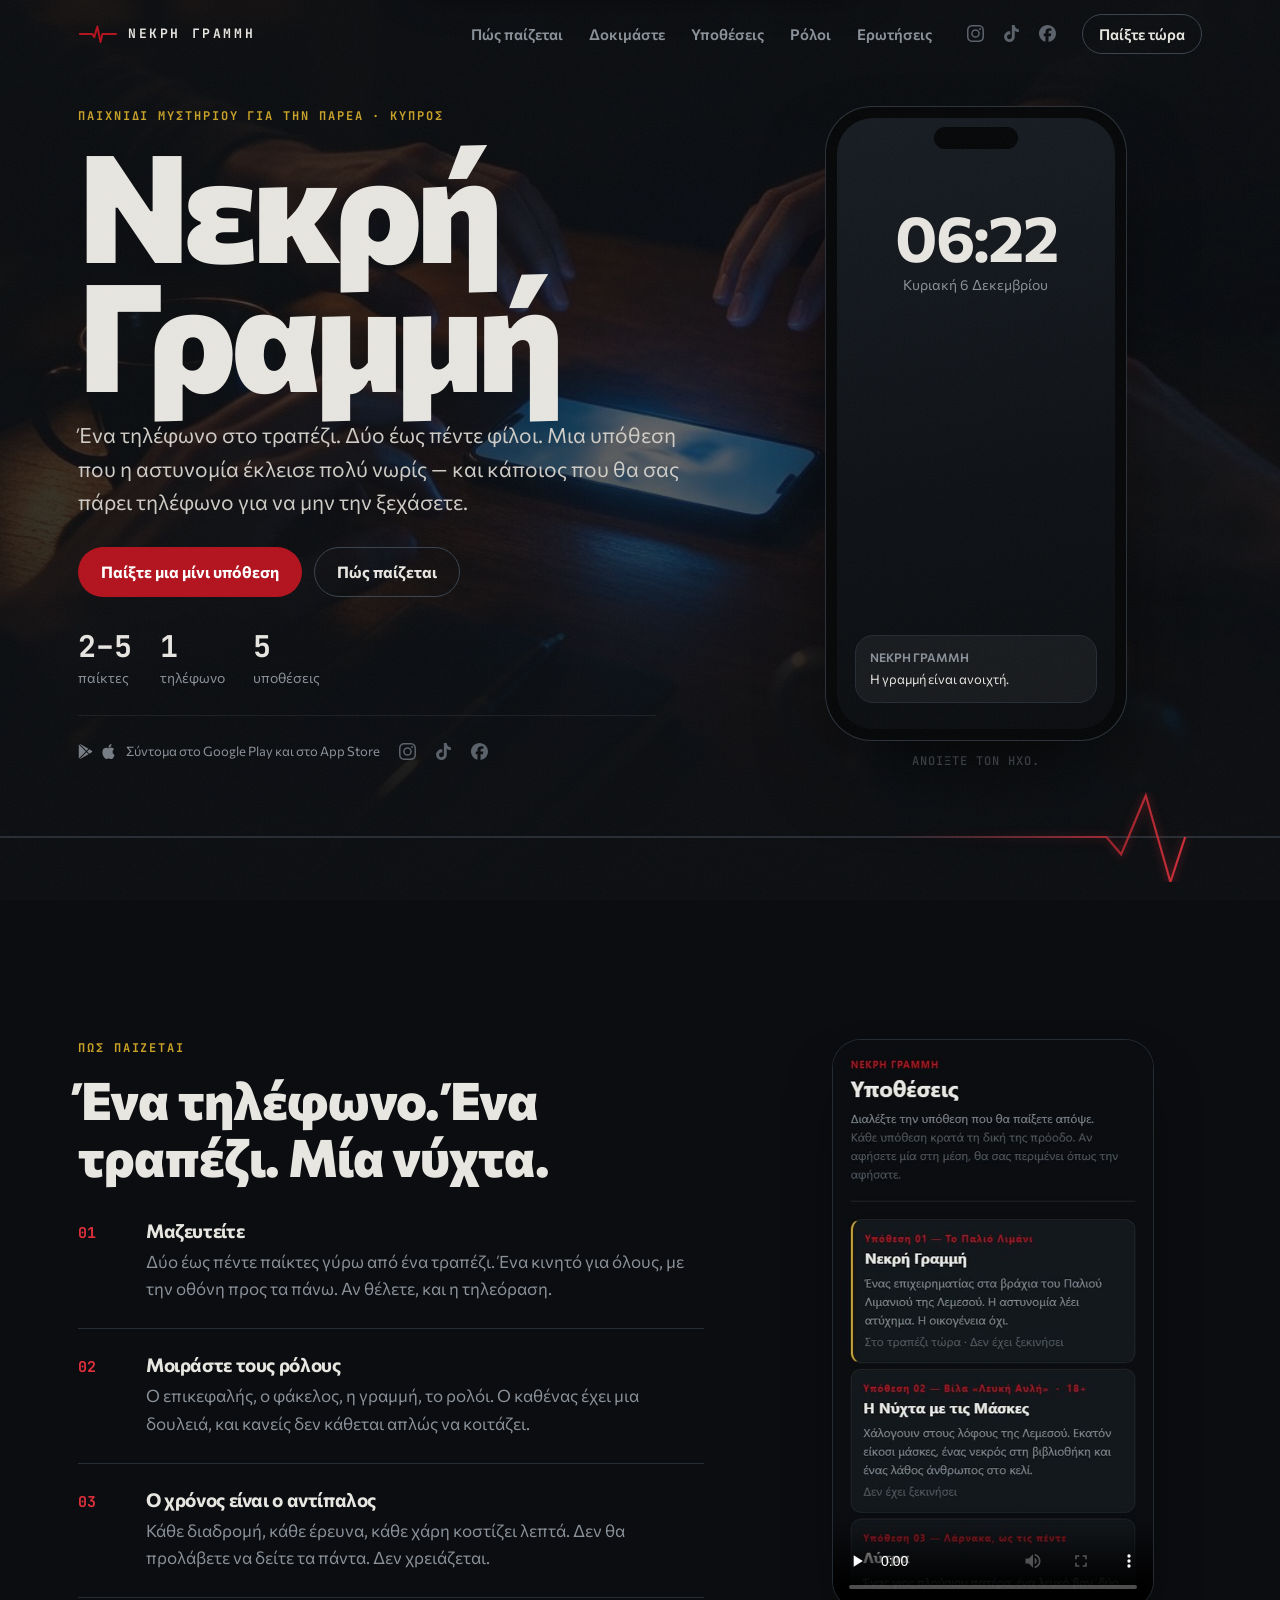
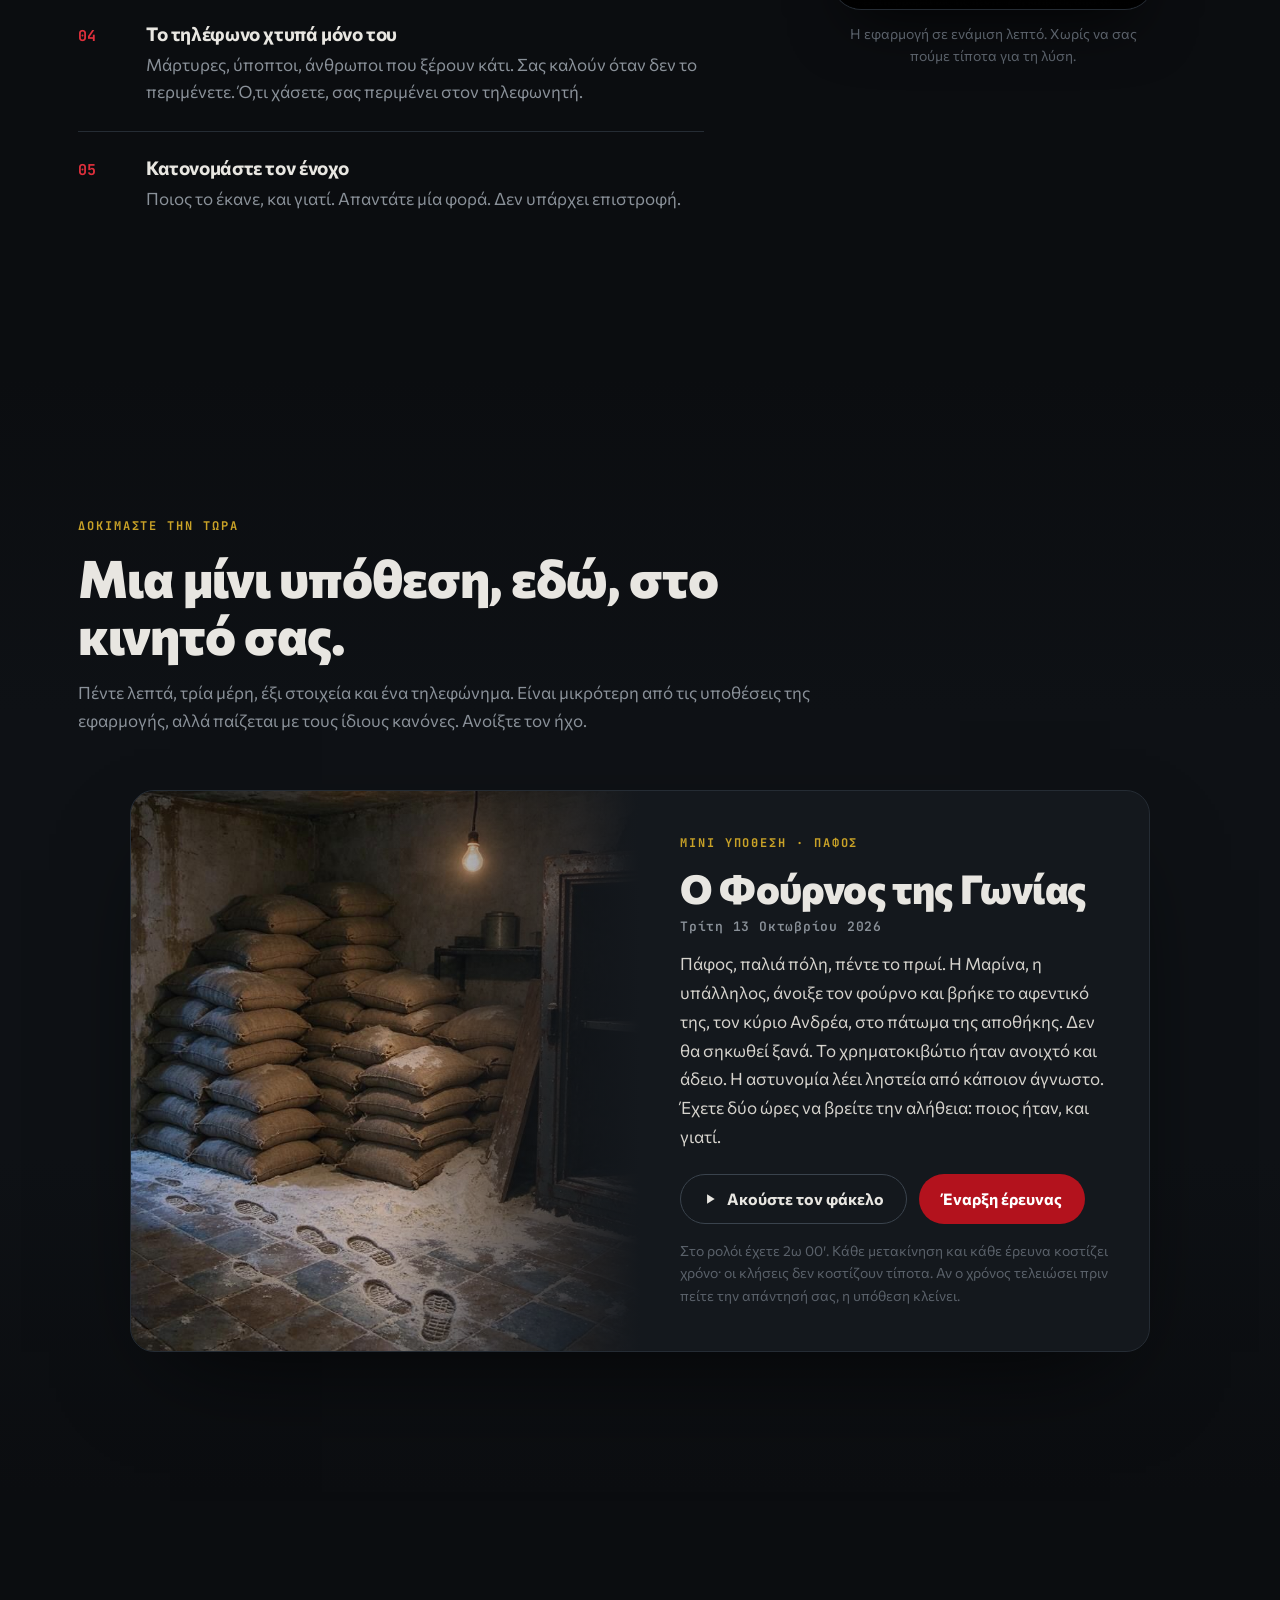
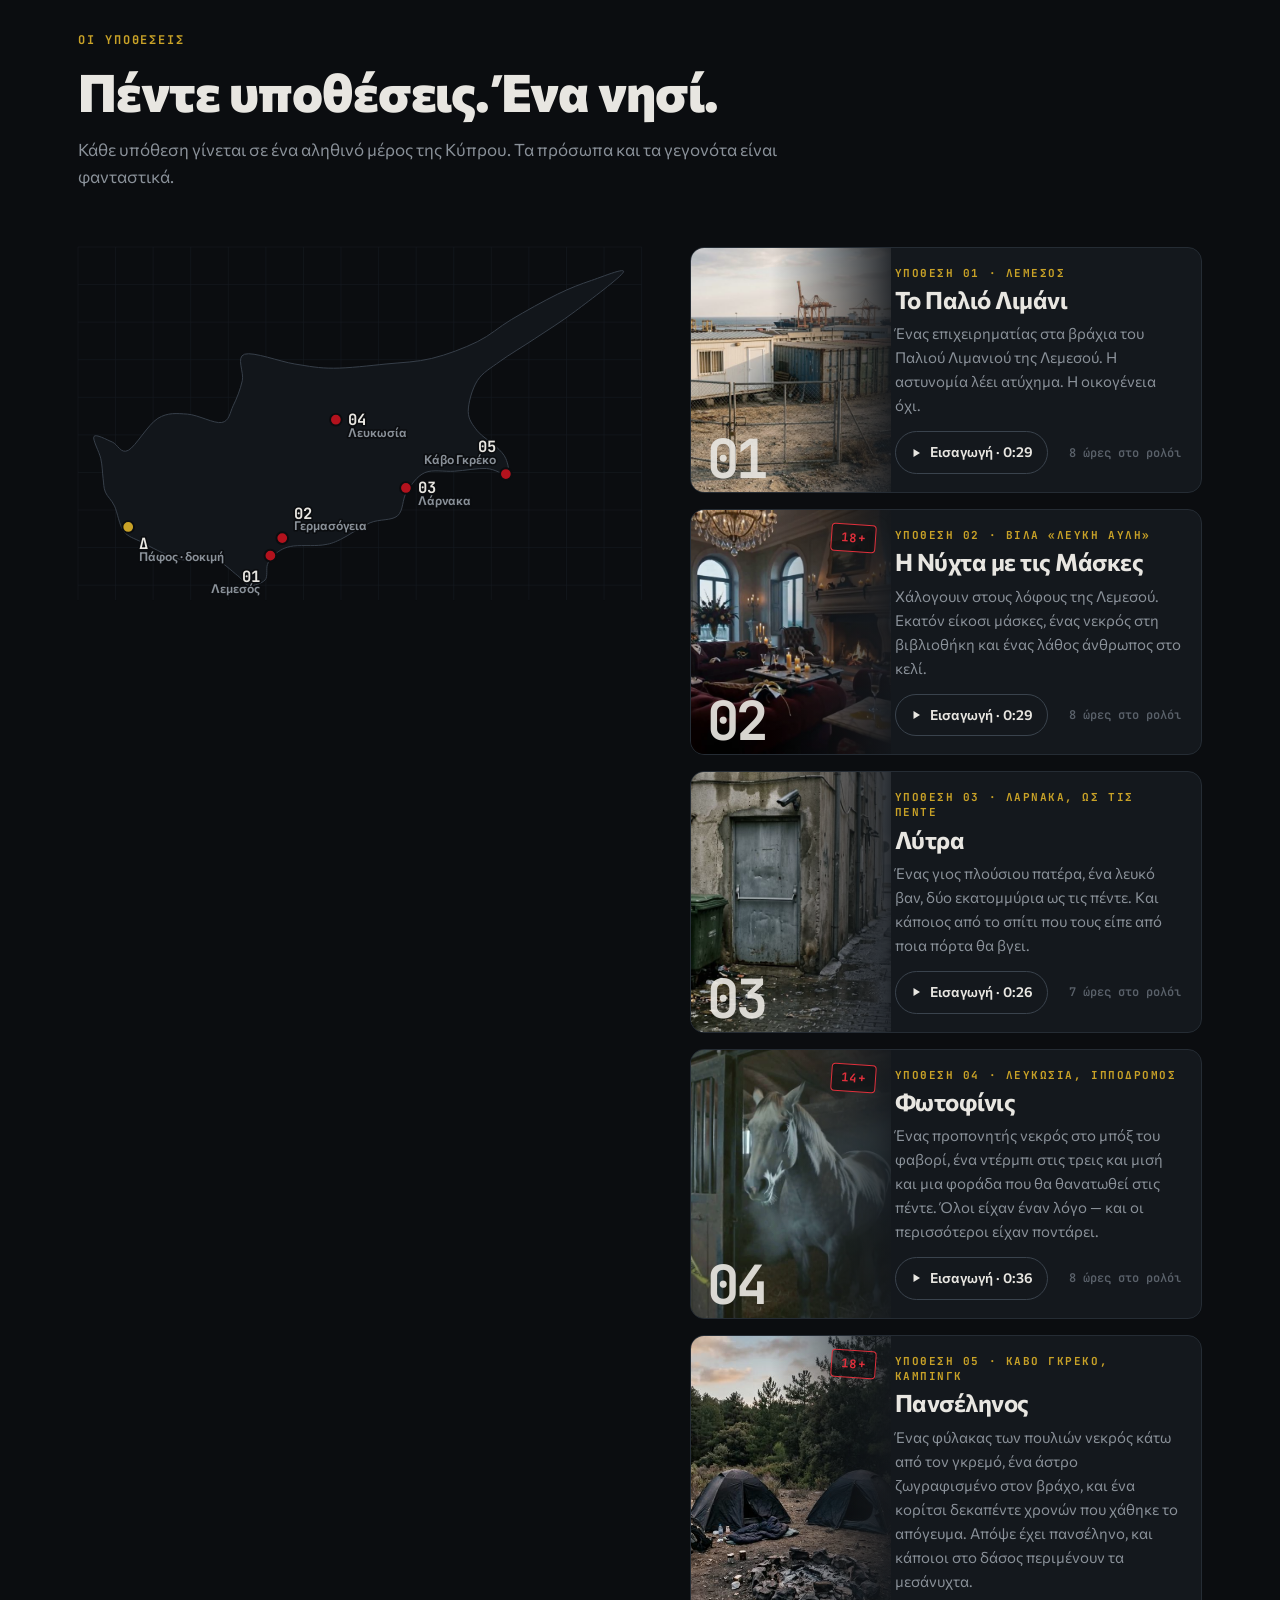
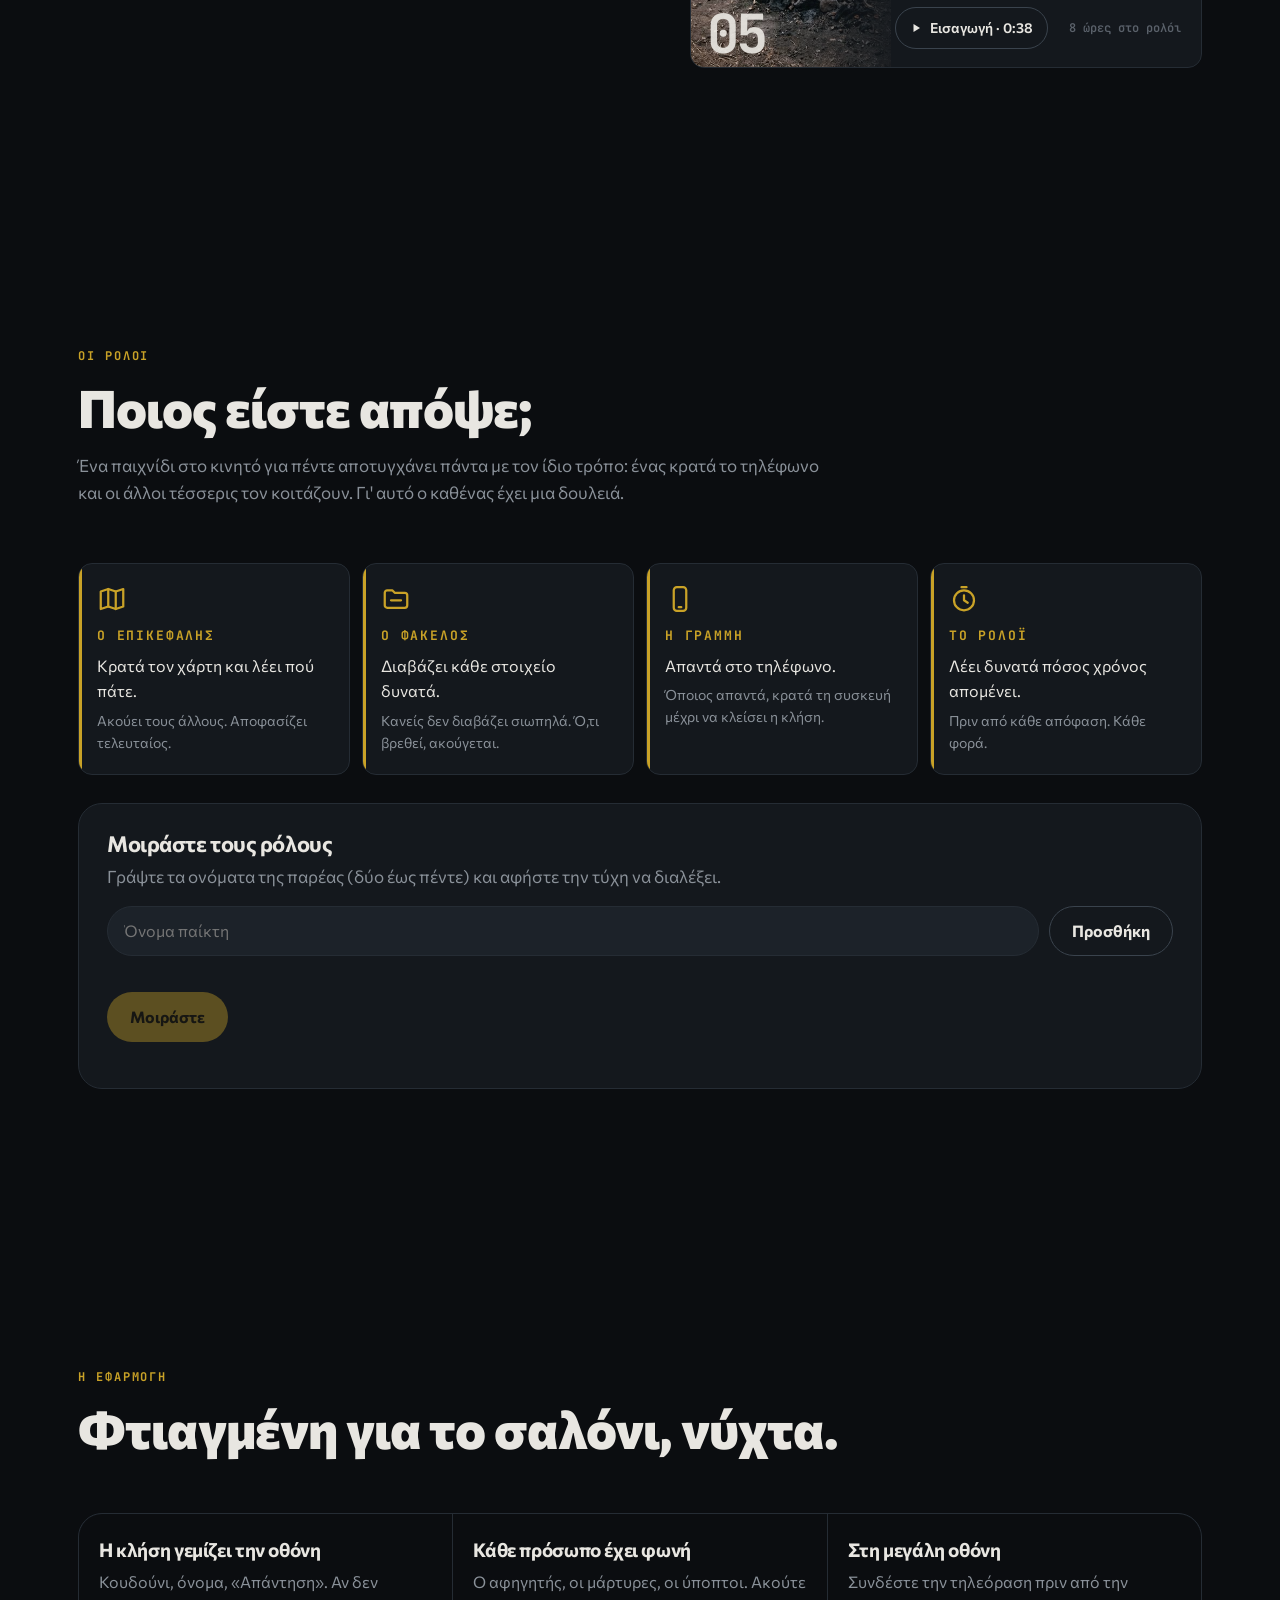
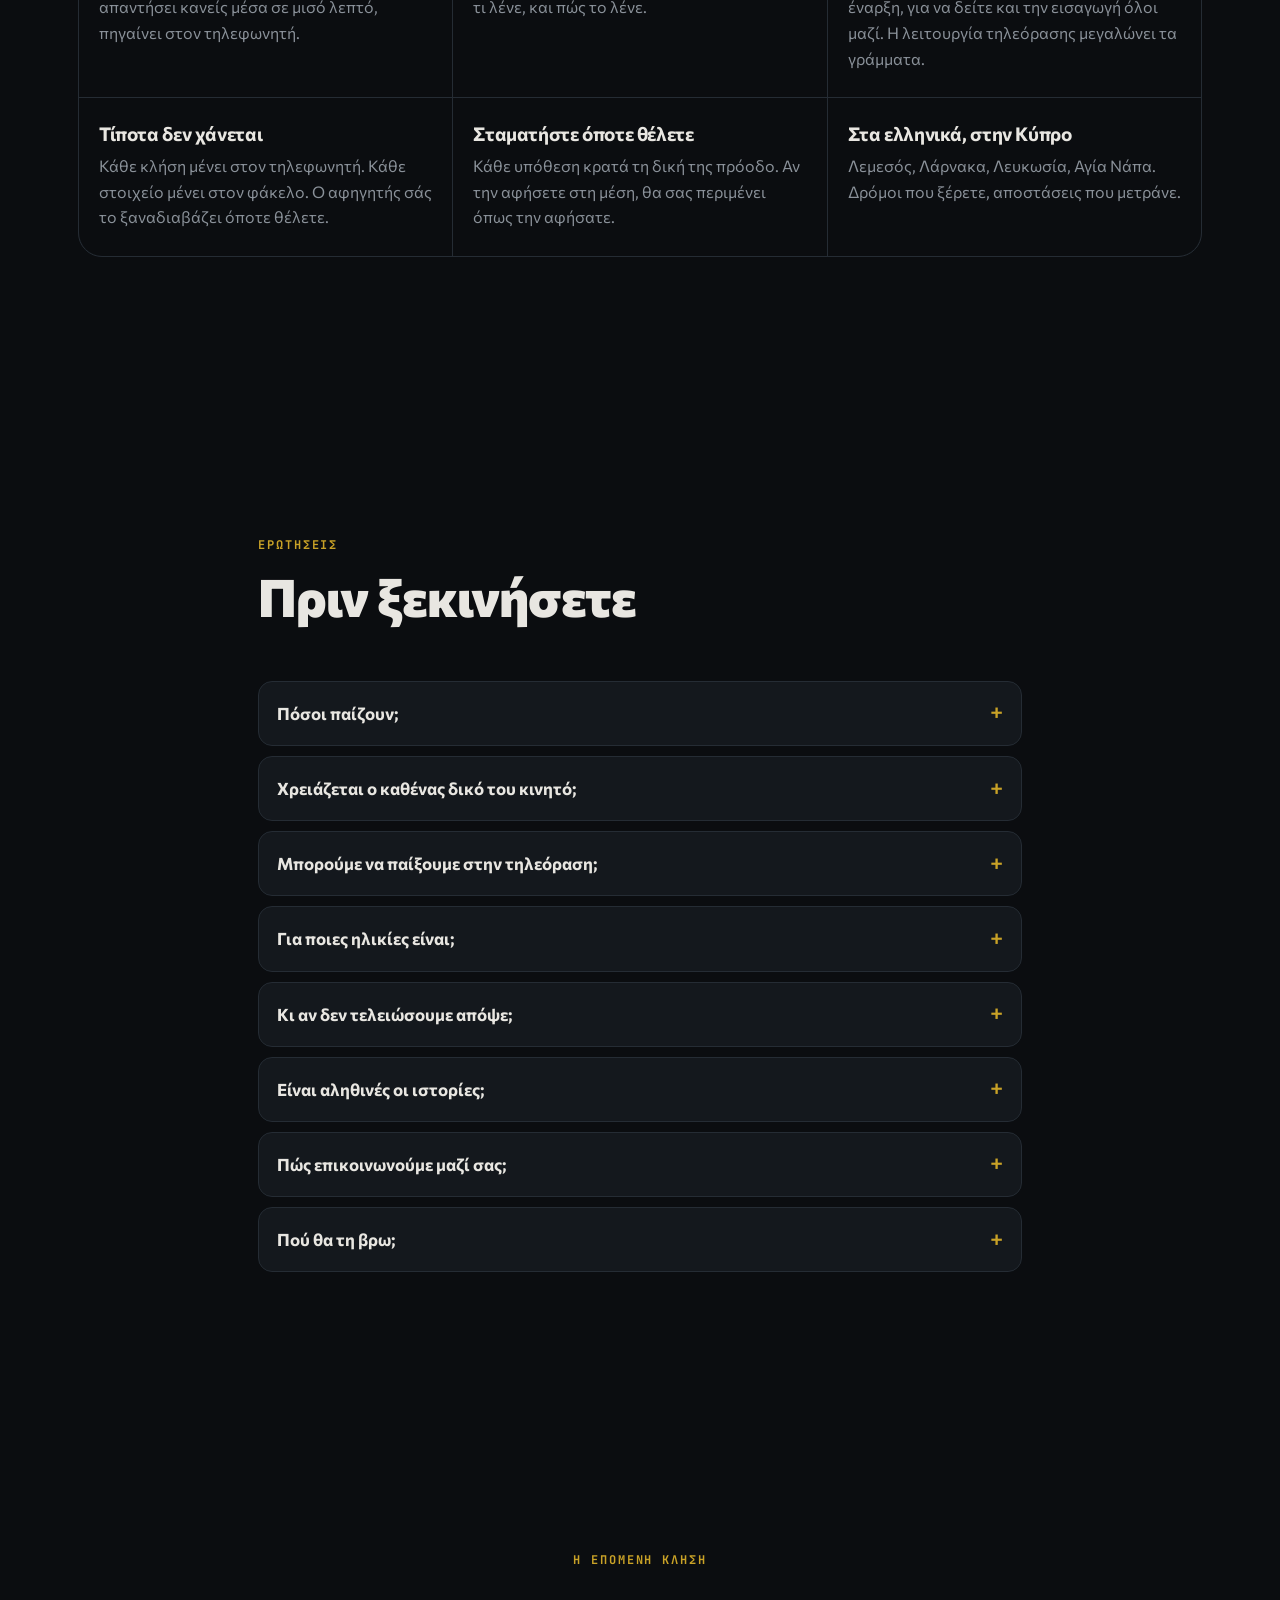
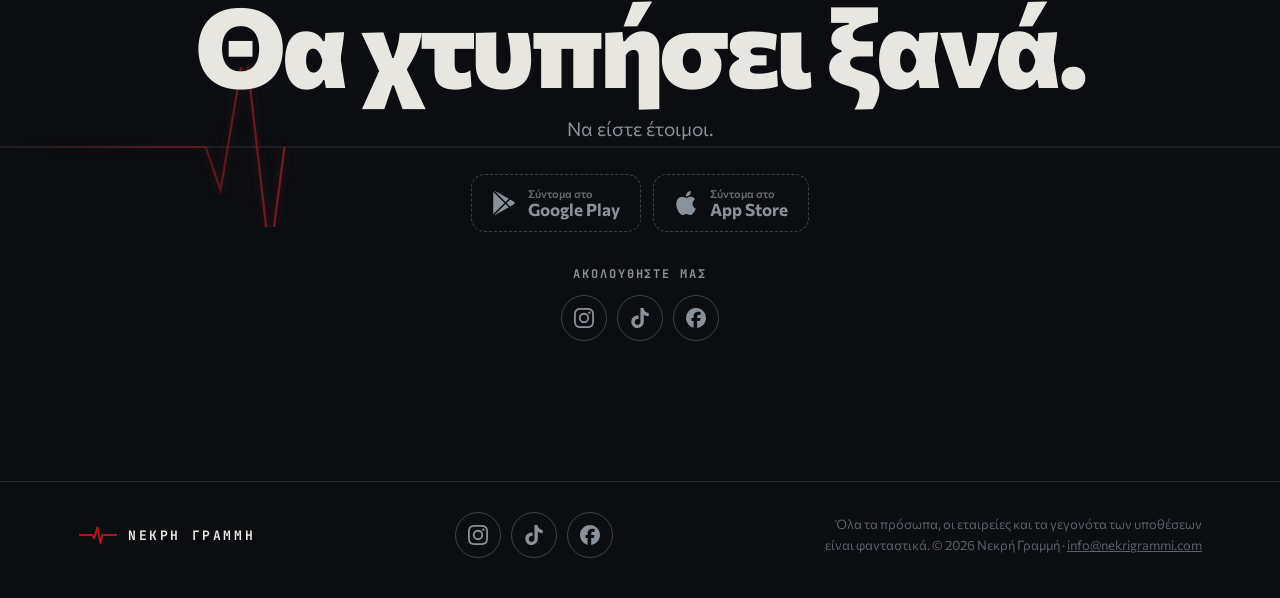
==== commit ff23c6e0: "«Παίξτε τώρα» in the header, and launch day switches itself on Until a store link is set the header " ====
--- a/index.html
+++ b/index.html
@@ -72,7 +72,7 @@
         <a href="#roles">Ρόλοι</a>
         <a href="#faq">Ερωτήσεις</a>
         <ul class="nav-social" id="socialHeader" aria-label="Κοινωνικά δίκτυα"></ul>
-        <a class="btn btn-small btn-ghost nav-cta" href="#download">Κατεβάστε</a>
+        <a class="btn btn-small btn-ghost nav-cta" id="navCta" href="#demo">Παίξτε τώρα</a>
       </nav>
       <button class="nav-toggle" id="navToggle" aria-controls="nav" aria-expanded="false" aria-label="Μενού">
         <span></span><span></span>
@@ -93,6 +93,7 @@
             <a class="btn btn-blood" href="#demo">Παίξτε μια μίνι υπόθεση</a>
             <a class="btn btn-ghost" href="#how">Πώς παίζεται</a>
           </div>
+          <div class="hero-badges" id="heroBadges" hidden></div>
           <ul class="facts" aria-label="Με μια ματιά">
             <li><b>2–5</b><span>παίκτες</span></li>
             <li><b>1</b><span>τηλέφωνο</span></li>
--- a/css/site.css
+++ b/css/site.css
@@ -544,3 +544,10 @@
 @media (min-width: 960px) {
   .nav-social { display: flex; margin-right: -8px; }
 }
+
+/* launch day: the store buttons under the hero's buttons */
+.hero-badges { display: flex; flex-wrap: wrap; gap: 10px; margin: -14px 0 30px; }
+.hero-badges[hidden] { display: none; }
+.store-small { min-height: 48px; padding: 0 16px; border-radius: 12px; font-size: 15px; }
+.store-small svg { width: 20px; height: 20px; }
+.hero-stores[hidden] { display: none; }
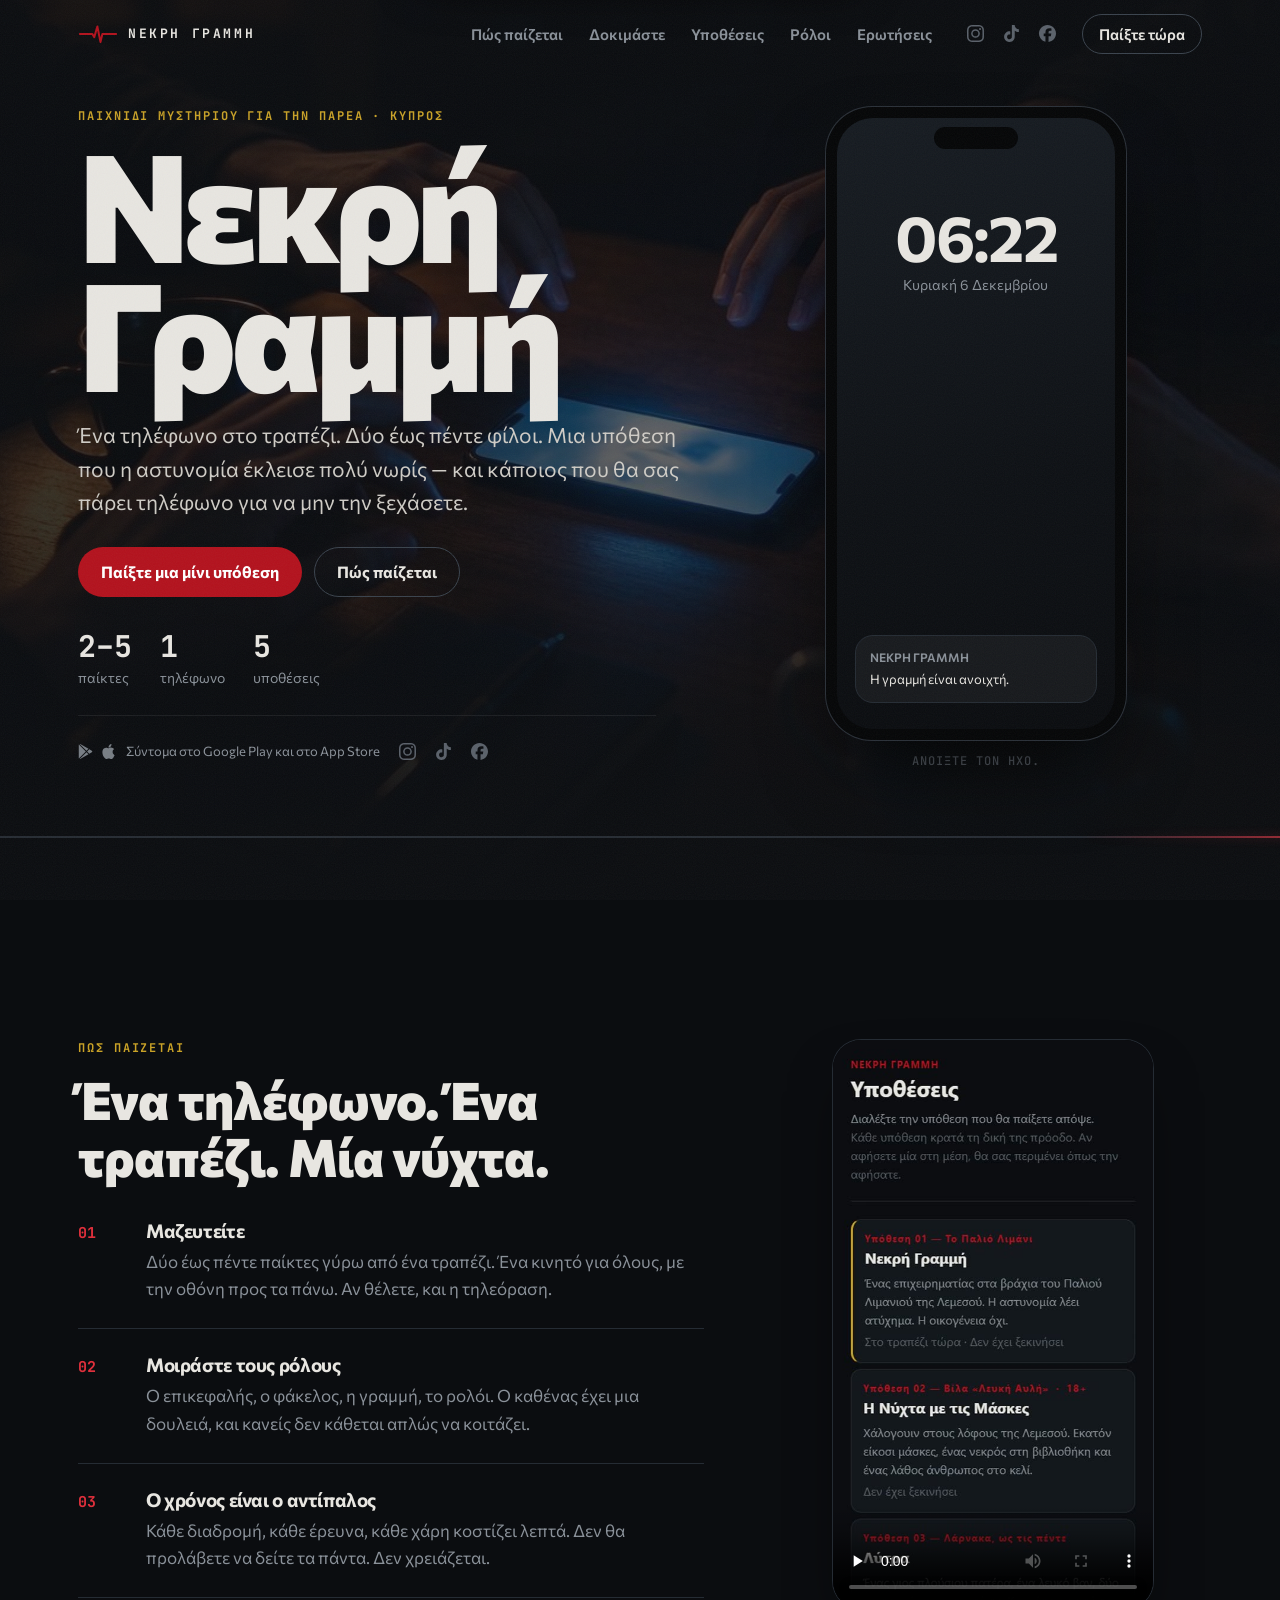
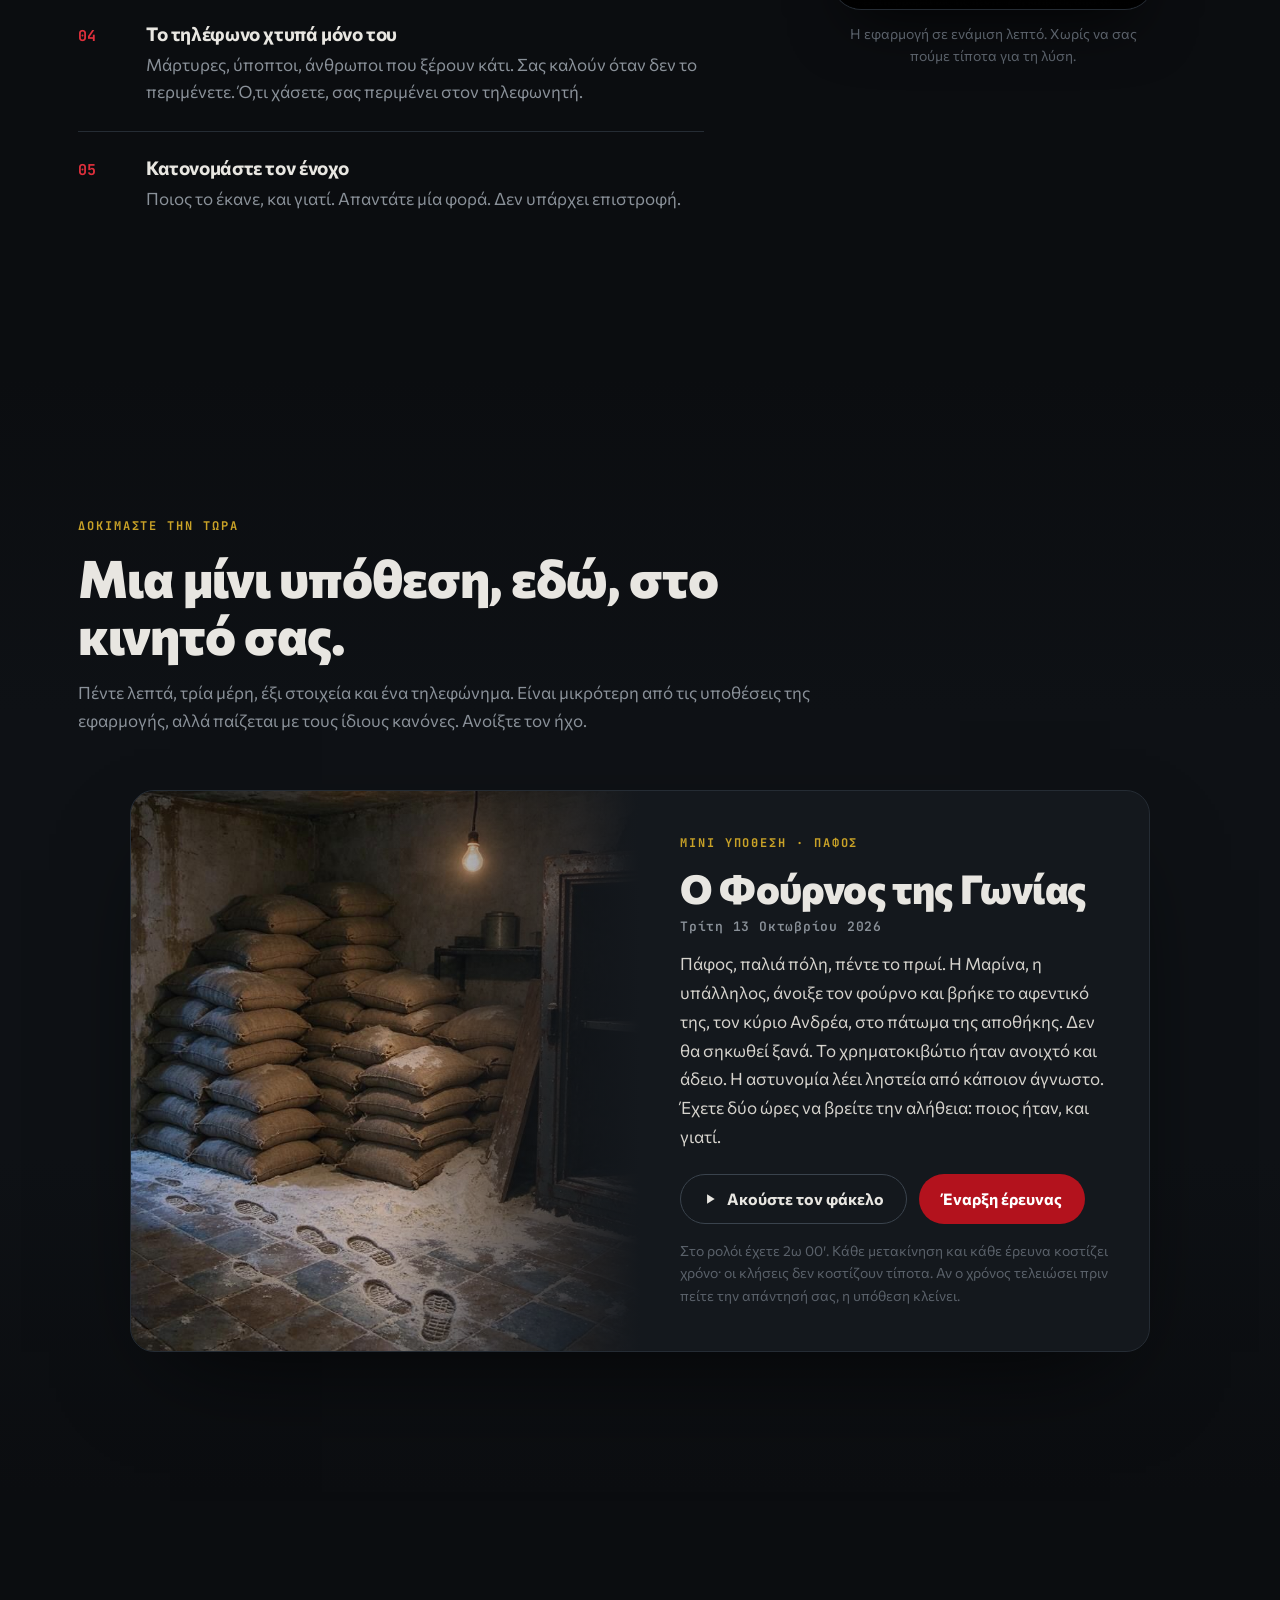
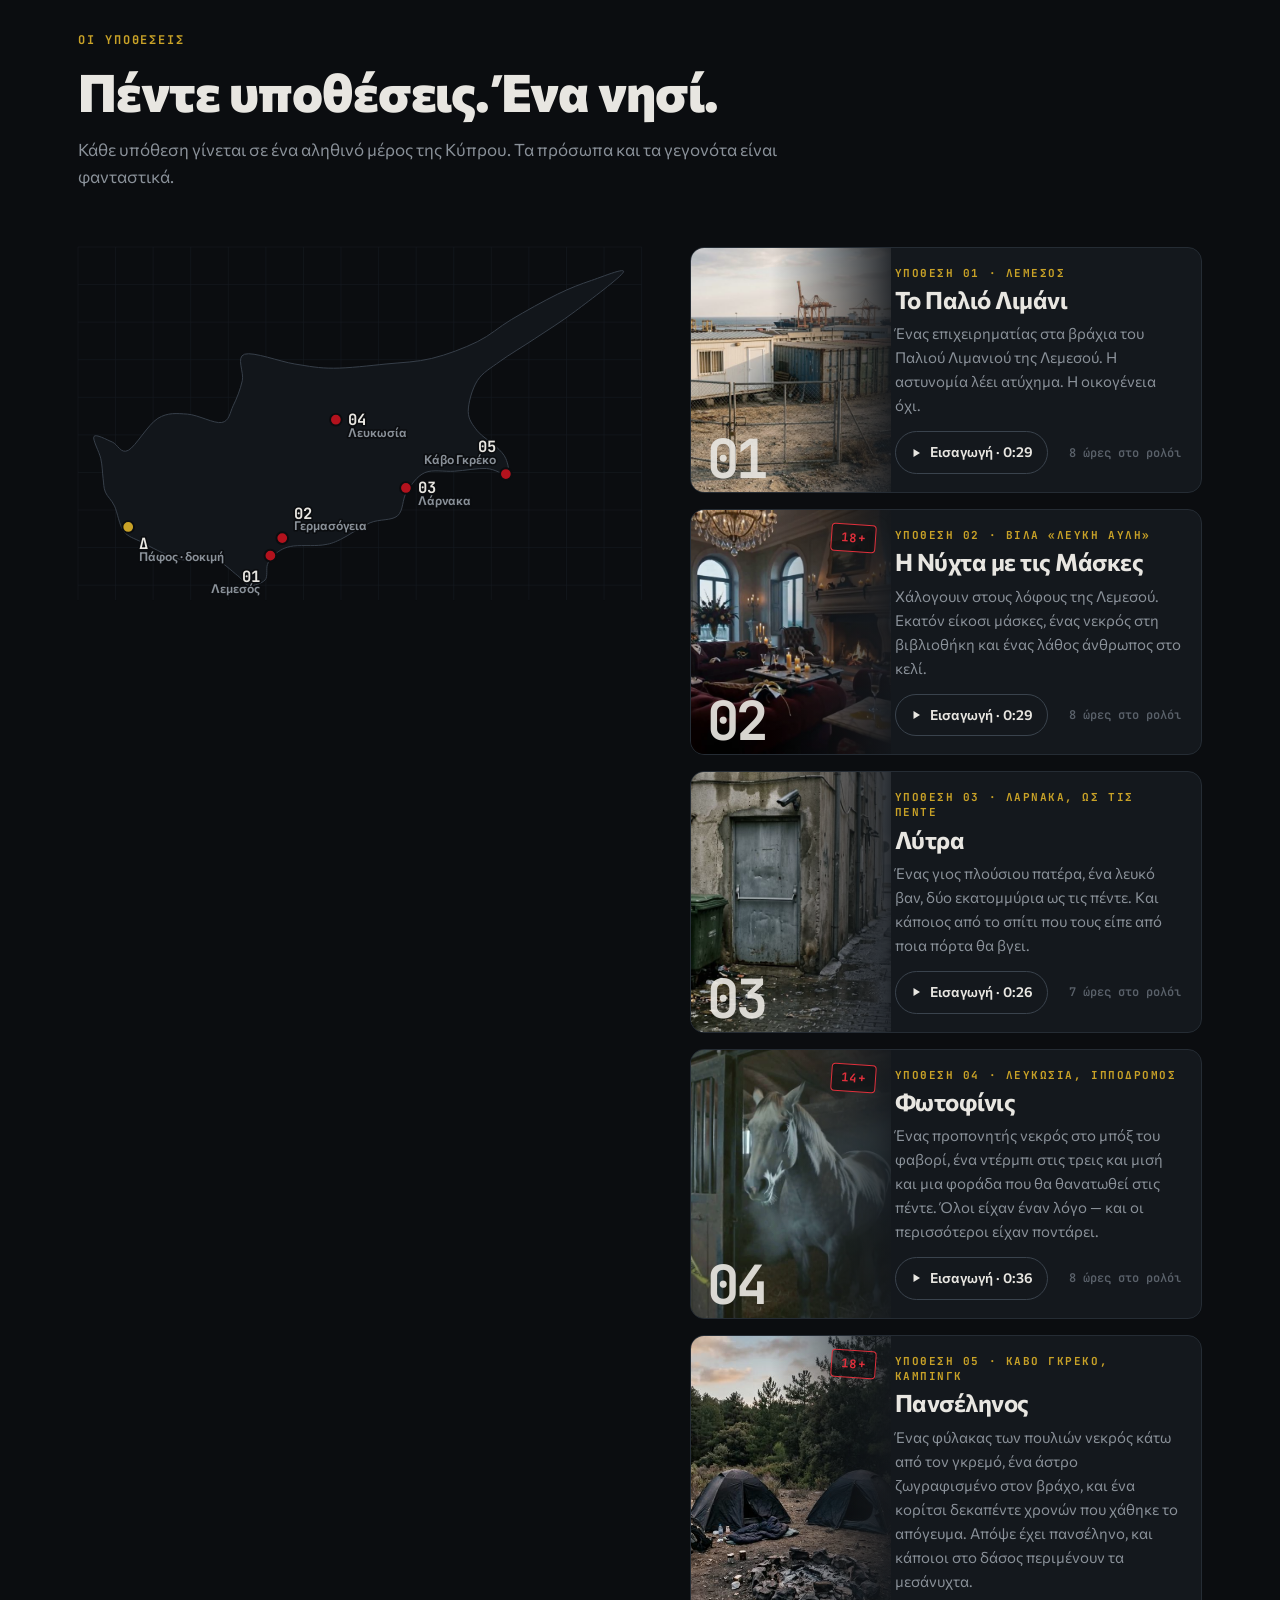
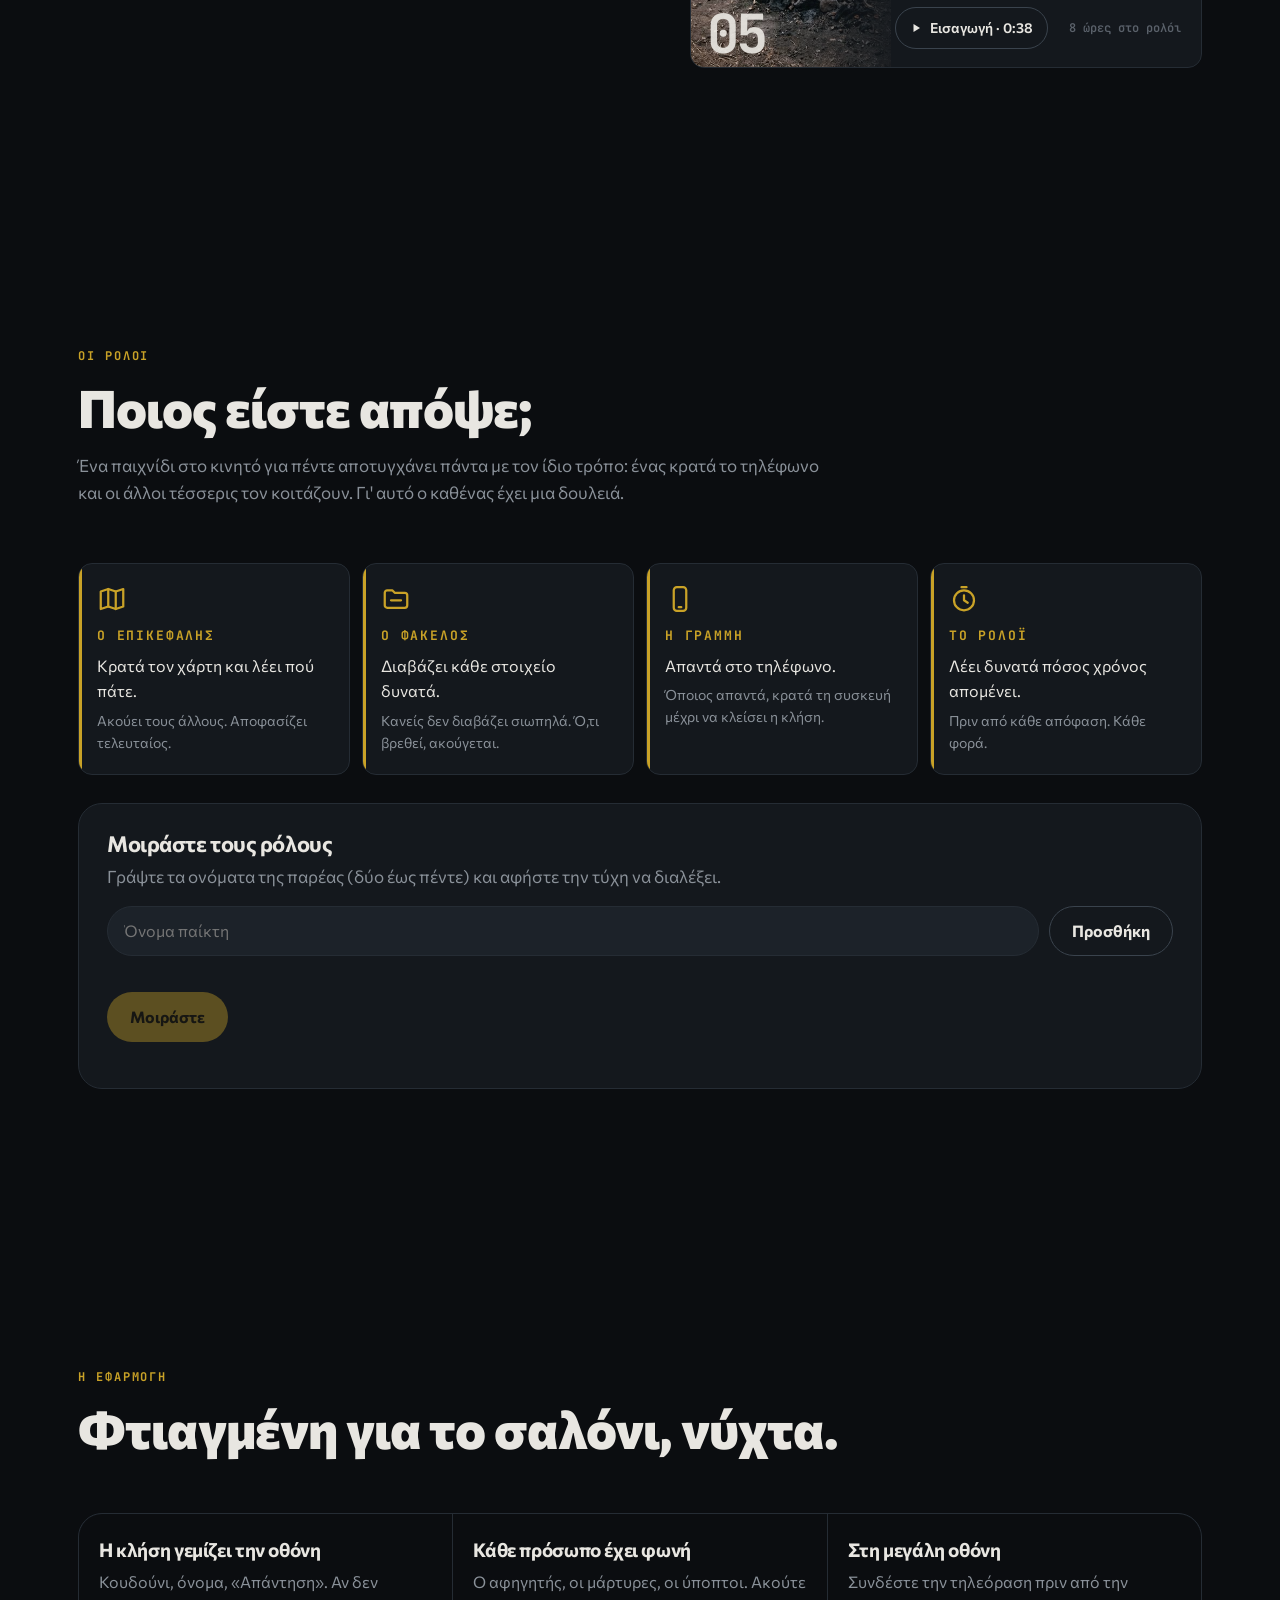
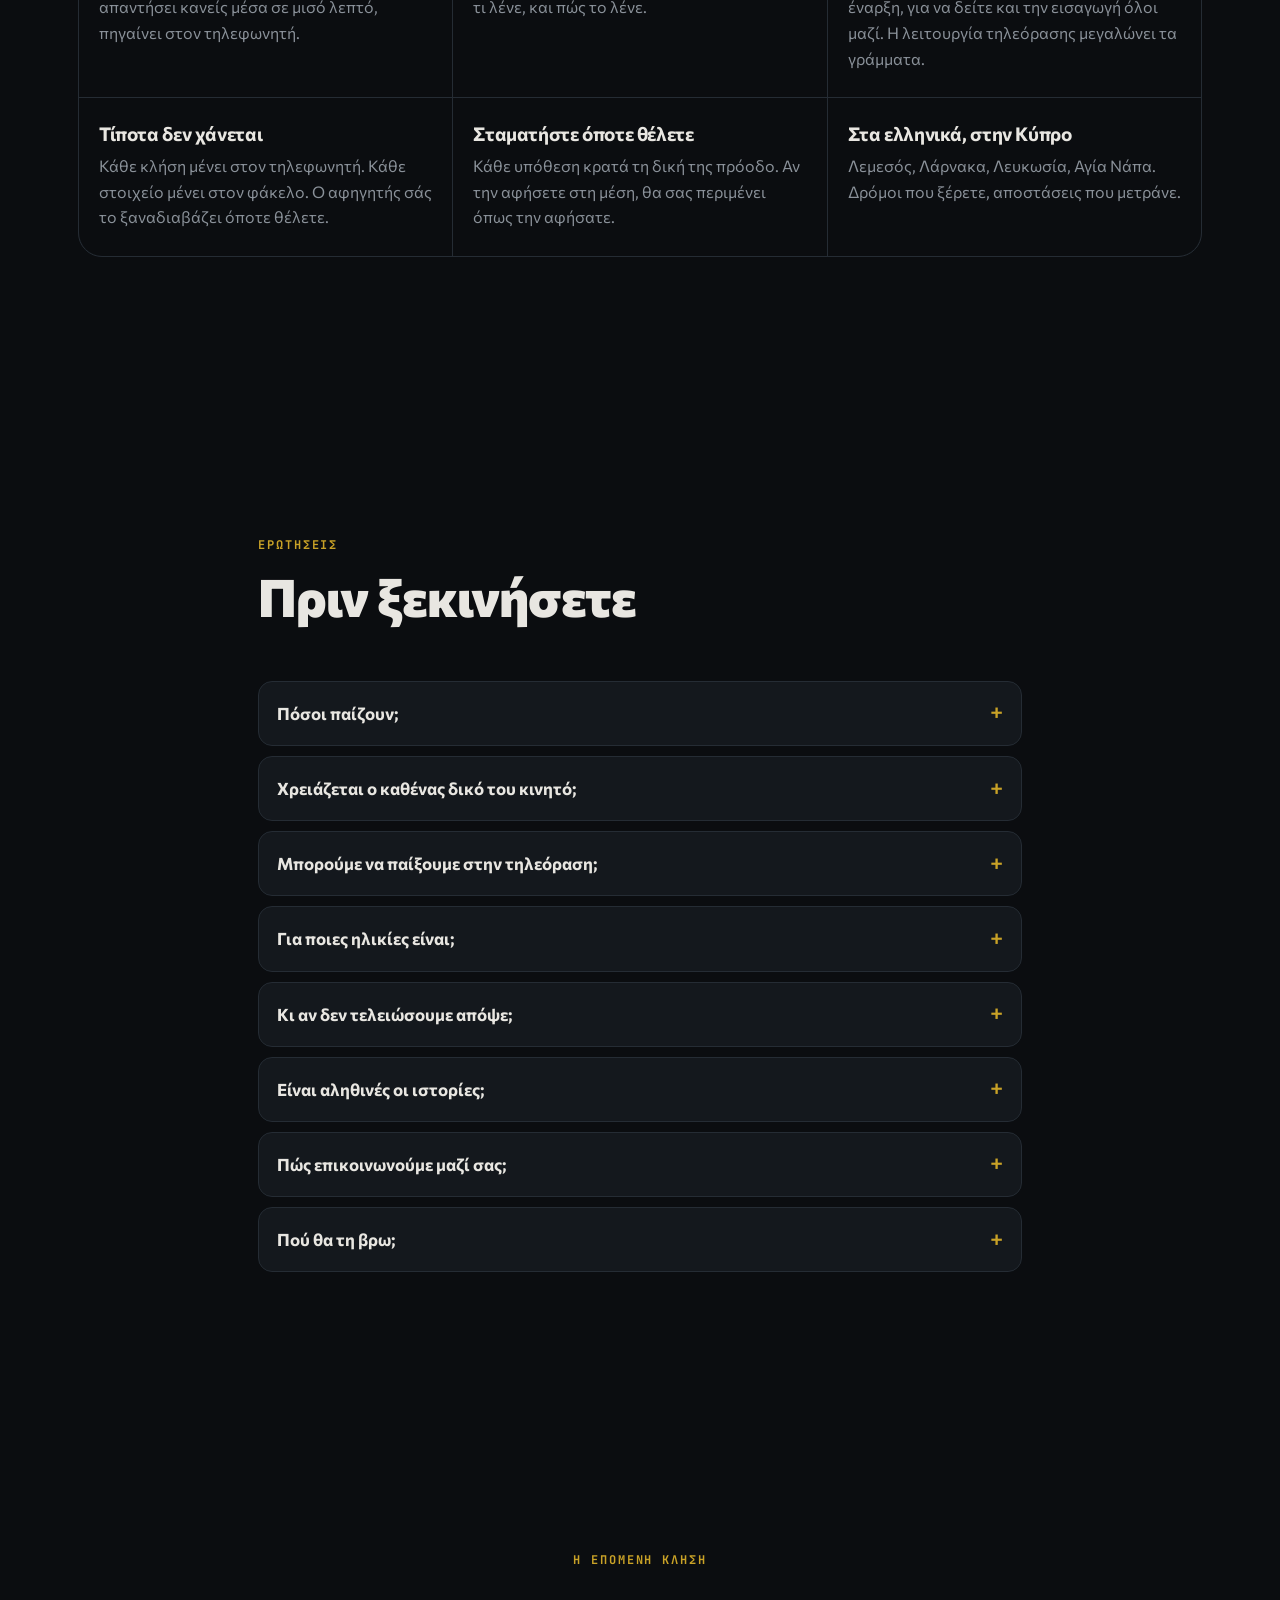
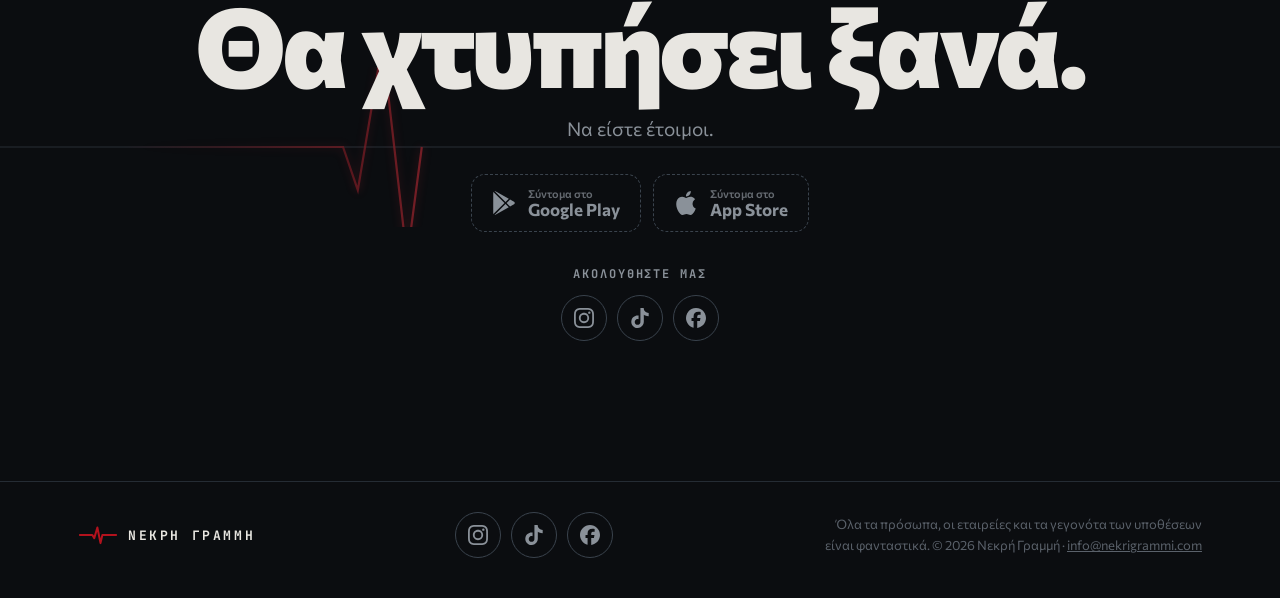
==== commit ab890f0b: "Line endings: LF everywhere, pinned in .gitattributes No change to the page itself.  Co-Authored-By:" ====
--- a/index.html
+++ b/index.html
@@ -1,295 +1,295 @@
-<!doctype html>
-<html lang="el">
-<head>
-  <meta charset="utf-8">
-  <meta name="viewport" content="width=device-width, initial-scale=1, viewport-fit=cover">
-  <title>Νεκρή Γραμμή — Παιχνίδι μυστηρίου για την παρέα</title>
-  <meta name="description" content="Ένα τηλέφωνο στο τραπέζι, δύο έως πέντε φίλοι και μια υπόθεση στην Κύπρο που η αστυνομία έκλεισε πολύ νωρίς. Οι μάρτυρες σας παίρνουν τηλέφωνο. Ο χρόνος μετράει.">
-  <meta name="theme-color" content="#0B0D10">
-  <meta name="color-scheme" content="dark">
-  <link rel="canonical" href="https://nekrigrammi.com/" data-config="canonical">
-
-  <meta property="og:type" content="website">
-  <meta property="og:url" content="https://nekrigrammi.com/">
-  <meta property="og:locale" content="el_GR">
-  <meta property="og:site_name" content="Νεκρή Γραμμή">
-  <meta property="og:title" content="Νεκρή Γραμμή — Θα χτυπήσει ξανά.">
-  <meta property="og:description" content="Παιχνίδι μυστηρίου για δύο έως πέντε παίκτες. Ένα τηλέφωνο, ένα τραπέζι, μια υπόθεση στην Κύπρο.">
-  <meta property="og:image" content="https://nekrigrammi.com/media/img/og.jpg" data-config="og-image">
-  <meta property="og:image:alt" content="Ένα κινητό στη μέση του τραπεζιού, νύχτα, με μια εισερχόμενη κλήση, και τα χέρια της παρέας γύρω του.">
-  <meta property="og:image:width" content="1200">
-  <meta property="og:image:height" content="630">
-  <meta name="twitter:card" content="summary_large_image">
-  <meta name="twitter:title" content="Νεκρή Γραμμή — Θα χτυπήσει ξανά.">
-  <meta name="twitter:description" content="Παιχνίδι μυστηρίου για δύο έως πέντε παίκτες. Ένα τηλέφωνο, ένα τραπέζι, μια υπόθεση στην Κύπρο.">
-  <meta name="twitter:image" content="https://nekrigrammi.com/media/img/og.jpg">
-
-  <link rel="icon" href="favicon.ico" sizes="48x48">
-  <link rel="icon" type="image/png" sizes="192x192" href="media/img/icon-192.png">
-  <link rel="apple-touch-icon" href="media/img/apple-touch-icon.png">
-  <link rel="manifest" href="site.webmanifest">
-
-  <link rel="preconnect" href="https://fonts.googleapis.com">
-  <link rel="preconnect" href="https://fonts.gstatic.com" crossorigin>
-  <link href="https://fonts.googleapis.com/css2?family=Commissioner:wght@400;500;600;700;800&family=JetBrains+Mono:wght@500;700&display=swap&subset=greek" rel="stylesheet">
-  <link rel="stylesheet" href="css/site.css">
-
-  <script type="application/ld+json">
-  {
-    "@context": "https://schema.org",
-    "@type": "VideoGame",
-    "name": "Νεκρή Γραμμή",
-    "url": "https://nekrigrammi.com/",
-    "image": "https://nekrigrammi.com/media/img/og.jpg",
-    "sameAs": [
-      "https://www.instagram.com/nekrigrammi/",
-      "https://www.facebook.com/profile.php?id=61595094895651",
-      "https://www.tiktok.com/@nekrigrammi"
-    ],
-    "email": "info@nekrigrammi.com",
-    "inLanguage": "el",
-    "genre": ["Μυστήριο", "Παιχνίδι για την παρέα"],
-    "numberOfPlayers": { "@type": "QuantitativeValue", "minValue": 2, "maxValue": 5 },
-    "gamePlatform": ["Android", "iOS"],
-    "description": "Παιχνίδι μυστηρίου για δύο έως πέντε παίκτες με ένα τηλέφωνο στο τραπέζι. Πέντε υποθέσεις στην Κύπρο."
-  }
-  </script>
-</head>
-<body>
-  <a class="skip" href="#main">Μετάβαση στο περιεχόμενο</a>
-
-  <!-- ===== Header ===== -->
-  <header class="site-header" id="top">
-    <div class="wrap header-row">
-      <a class="brand" href="#top" aria-label="Νεκρή Γραμμή — αρχή">
-        <svg class="brand-mark" viewBox="0 0 64 32" aria-hidden="true"><path d="M3 16h20l3 5 5-17 5 25 3-13h22" /></svg>
-        <span class="brand-name">ΝΕΚΡΗ ΓΡΑΜΜΗ</span>
-      </a>
-      <nav class="nav" id="nav" aria-label="Κύριο μενού">
-        <a href="#how">Πώς παίζεται</a>
-        <a href="#demo">Δοκιμάστε</a>
-        <a href="#cases">Υποθέσεις</a>
-        <a href="#roles">Ρόλοι</a>
-        <a href="#faq">Ερωτήσεις</a>
-        <ul class="nav-social" id="socialHeader" aria-label="Κοινωνικά δίκτυα"></ul>
-        <a class="btn btn-small btn-ghost nav-cta" id="navCta" href="#demo">Παίξτε τώρα</a>
-      </nav>
-      <button class="nav-toggle" id="navToggle" aria-controls="nav" aria-expanded="false" aria-label="Μενού">
-        <span></span><span></span>
-      </button>
-    </div>
-  </header>
-
-  <main id="main">
-    <!-- ===== Hero: the site rings ===== -->
-    <section class="hero" aria-labelledby="heroTitle">
-      <div class="hero-bg" aria-hidden="true"><img src="media/img/hero.jpg" alt="" fetchpriority="high"></div>
-      <div class="wrap hero-grid">
-        <div class="hero-copy">
-          <p class="kicker">Παιχνίδι μυστηρίου για την παρέα · Κύπρος</p>
-          <h1 id="heroTitle">Νεκρή<br>Γραμμή</h1>
-          <p class="lead">Ένα τηλέφωνο στο τραπέζι. Δύο έως πέντε φίλοι. Μια υπόθεση που η αστυνομία έκλεισε πολύ νωρίς&nbsp;— και κάποιος που θα σας πάρει τηλέφωνο για να μην την ξεχάσετε.</p>
-          <div class="hero-actions">
-            <a class="btn btn-blood" href="#demo">Παίξτε μια μίνι υπόθεση</a>
-            <a class="btn btn-ghost" href="#how">Πώς παίζεται</a>
-          </div>
-          <div class="hero-badges" id="heroBadges" hidden></div>
-          <ul class="facts" aria-label="Με μια ματιά">
-            <li><b>2–5</b><span>παίκτες</span></li>
-            <li><b>1</b><span>τηλέφωνο</span></li>
-            <li><b>5</b><span>υποθέσεις</span></li>
-          </ul>
-          <div class="hero-links" id="heroLinks" hidden>
-            <a class="hero-stores" id="heroStores" href="#download"></a>
-            <ul class="hero-social" id="socialHero" aria-label="Κοινωνικά δίκτυα"></ul>
-          </div>
-        </div>
-
-        <div class="hero-phone">
-          <div class="phone" id="heroPhone" data-state="idle">
-            <div class="phone-notch" aria-hidden="true"></div>
-            <div class="phone-screen" id="heroCall" aria-live="polite"></div>
-          </div>
-          <p class="phone-hint" id="heroHint">Ανοίξτε τον ήχο.</p>
-        </div>
-      </div>
-      <canvas class="pulse-line" id="pulseLine" aria-hidden="true"></canvas>
-    </section>
-
-    <!-- ===== How it plays ===== -->
-    <section class="section" id="how" aria-labelledby="howTitle">
-      <div class="wrap how-grid">
-        <div>
-          <p class="kicker">Πώς παίζεται</p>
-          <h2 id="howTitle">Ένα τηλέφωνο. Ένα τραπέζι. Μία νύχτα.</h2>
-          <ol class="steps">
-            <li class="reveal">
-              <span class="step-n">01</span>
-              <div><h3>Μαζευτείτε</h3><p>Δύο έως πέντε παίκτες γύρω από ένα τραπέζι. Ένα κινητό για όλους, με την οθόνη προς τα πάνω. Αν θέλετε, και η τηλεόραση.</p></div>
-            </li>
-            <li class="reveal">
-              <span class="step-n">02</span>
-              <div><h3>Μοιράστε τους ρόλους</h3><p>Ο επικεφαλής, ο φάκελος, η γραμμή, το ρολόι. Ο καθένας έχει μια δουλειά, και κανείς δεν κάθεται απλώς να κοιτάζει.</p></div>
-            </li>
-            <li class="reveal">
-              <span class="step-n">03</span>
-              <div><h3>Ο χρόνος είναι ο αντίπαλος</h3><p>Κάθε διαδρομή, κάθε έρευνα, κάθε χάρη κοστίζει λεπτά. Δεν θα προλάβετε να δείτε τα πάντα. Δεν χρειάζεται.</p></div>
-            </li>
-            <li class="reveal">
-              <span class="step-n">04</span>
-              <div><h3>Το τηλέφωνο χτυπά μόνο του</h3><p>Μάρτυρες, ύποπτοι, άνθρωποι που ξέρουν κάτι. Σας καλούν όταν δεν το περιμένετε. Ό,τι χάσετε, σας περιμένει στον τηλεφωνητή.</p></div>
-            </li>
-            <li class="reveal">
-              <span class="step-n">05</span>
-              <div><h3>Κατονομάστε τον ένοχο</h3><p>Ποιος το έκανε, και γιατί. Απαντάτε μία φορά. Δεν υπάρχει επιστροφή.</p></div>
-            </li>
-          </ol>
-        </div>
-        <figure class="film reveal">
-          <div class="film-frame">
-            <video id="howVideo" src="media/video/how-to-play.mp4" poster="media/video/how-to-play.jpg" preload="none" playsinline controls></video>
-          </div>
-          <figcaption>Η εφαρμογή σε ενάμιση λεπτό. Χωρίς να σας πούμε τίποτα για τη λύση.</figcaption>
-        </figure>
-      </div>
-    </section>
-
-    <!-- ===== The playable mini-case ===== -->
-    <section class="section section-demo" id="demo" aria-labelledby="demoTitle">
-      <div class="wrap">
-        <div class="section-head">
-          <p class="kicker">Δοκιμάστε την τώρα</p>
-          <h2 id="demoTitle">Μια μίνι υπόθεση, εδώ, στο κινητό σας.</h2>
-          <p class="muted">Πέντε λεπτά, τρία μέρη, έξι στοιχεία και ένα τηλεφώνημα. Είναι μικρότερη από τις υποθέσεις της εφαρμογής, αλλά παίζεται με τους ίδιους κανόνες. Ανοίξτε τον ήχο.</p>
-        </div>
-        <div class="demo" id="demoApp" aria-live="polite"></div>
-      </div>
-    </section>
-
-    <!-- ===== The cases and the island ===== -->
-    <section class="section" id="cases" aria-labelledby="casesTitle">
-      <div class="wrap">
-        <div class="section-head">
-          <p class="kicker">Οι υποθέσεις</p>
-          <h2 id="casesTitle">Πέντε υποθέσεις. Ένα νησί.</h2>
-          <p class="muted">Κάθε υπόθεση γίνεται σε ένα αληθινό μέρος της Κύπρου. Τα πρόσωπα και τα γεγονότα είναι φανταστικά.</p>
-        </div>
-        <div class="cases-grid">
-          <div class="map-wrap reveal">
-            <svg class="island" id="island" viewBox="0 0 870 545" role="img" aria-label="Χάρτης της Κύπρου με τα μέρη των υποθέσεων"></svg>
-          </div>
-          <div class="dossiers" id="dossiers"></div>
-        </div>
-      </div>
-    </section>
-
-    <!-- ===== Roles, and who gets which ===== -->
-    <section class="section" id="roles" aria-labelledby="rolesTitle">
-      <div class="wrap">
-        <div class="section-head">
-          <p class="kicker">Οι ρόλοι</p>
-          <h2 id="rolesTitle">Ποιος είστε απόψε;</h2>
-          <p class="muted">Ένα παιχνίδι στο κινητό για πέντε αποτυγχάνει πάντα με τον ίδιο τρόπο: ένας κρατά το τηλέφωνο και οι άλλοι τέσσερις τον κοιτάζουν. Γι' αυτό ο καθένας έχει μια δουλειά.</p>
-        </div>
-        <div class="roles" id="roleCards"></div>
-
-        <div class="dealer reveal" id="dealer">
-          <div class="dealer-head">
-            <h3>Μοιράστε τους ρόλους</h3>
-            <p class="muted">Γράψτε τα ονόματα της παρέας (δύο έως πέντε) και αφήστε την τύχη να διαλέξει.</p>
-          </div>
-          <form class="dealer-form" id="dealerForm" autocomplete="off">
-            <label class="sr-only" for="dealerName">Όνομα παίκτη</label>
-            <input id="dealerName" type="text" maxlength="20" placeholder="Όνομα παίκτη" enterkeyhint="done">
-            <button class="btn btn-ghost" type="submit">Προσθήκη</button>
-          </form>
-          <ul class="chips" id="dealerChips" aria-label="Παίκτες"></ul>
-          <button class="btn btn-gold" id="dealerDeal" type="button" disabled>Μοιράστε</button>
-          <ol class="deal" id="dealerResult" aria-live="polite"></ol>
-        </div>
-      </div>
-    </section>
-
-    <!-- ===== What the app does ===== -->
-    <section class="section" aria-labelledby="featTitle">
-      <div class="wrap">
-        <div class="section-head">
-          <p class="kicker">Η εφαρμογή</p>
-          <h2 id="featTitle">Φτιαγμένη για το σαλόνι, νύχτα.</h2>
-        </div>
-        <ul class="features">
-          <li class="reveal"><h3>Η κλήση γεμίζει την οθόνη</h3><p>Κουδούνι, όνομα, «Απάντηση». Αν δεν απαντήσει κανείς μέσα σε μισό λεπτό, πηγαίνει στον τηλεφωνητή.</p></li>
-          <li class="reveal"><h3>Κάθε πρόσωπο έχει φωνή</h3><p>Ο αφηγητής, οι μάρτυρες, οι ύποπτοι. Ακούτε τι λένε, και πώς το λένε.</p></li>
-          <li class="reveal"><h3>Στη μεγάλη οθόνη</h3><p>Συνδέστε την τηλεόραση πριν από την έναρξη, για να δείτε και την εισαγωγή όλοι μαζί. Η λειτουργία τηλεόρασης μεγαλώνει τα γράμματα.</p></li>
-          <li class="reveal"><h3>Τίποτα δεν χάνεται</h3><p>Κάθε κλήση μένει στον τηλεφωνητή. Κάθε στοιχείο μένει στον φάκελο. Ο αφηγητής σάς το ξαναδιαβάζει όποτε θέλετε.</p></li>
-          <li class="reveal"><h3>Σταματήστε όποτε θέλετε</h3><p>Κάθε υπόθεση κρατά τη δική της πρόοδο. Αν την αφήσετε στη μέση, θα σας περιμένει όπως την αφήσατε.</p></li>
-          <li class="reveal"><h3>Στα ελληνικά, στην Κύπρο</h3><p>Λεμεσός, Λάρνακα, Λευκωσία, Αγία Νάπα. Δρόμοι που ξέρετε, αποστάσεις που μετράνε.</p></li>
-        </ul>
-      </div>
-    </section>
-
-    <!-- ===== FAQ ===== -->
-    <section class="section" id="faq" aria-labelledby="faqTitle">
-      <div class="wrap narrow">
-        <div class="section-head">
-          <p class="kicker">Ερωτήσεις</p>
-          <h2 id="faqTitle">Πριν ξεκινήσετε</h2>
-        </div>
-        <div class="faq">
-          <details><summary>Πόσοι παίζουν;</summary><p>Δύο έως πέντε. Με δύο ή τρεις, μοιράζεστε τους ρόλους όπως σας βολεύει. Ο φάκελος και η γραμμή είναι οι δύο που μετράνε.</p></details>
-          <details><summary>Χρειάζεται ο καθένας δικό του κινητό;</summary><p>Όχι. Η παρέα παίζει με ένα τηλέφωνο, στη μέση του τραπεζιού. Το παιχνίδι δουλεύει καλύτερα όταν μιλάτε μεταξύ σας και όχι όταν κοιτάζετε την οθόνη.</p></details>
-          <details><summary>Μπορούμε να παίξουμε στην τηλεόραση;</summary><p>Ναι. Στο Android, πατήστε «Σύνδεση σε τηλεόραση» πριν από την «Έναρξη έρευνας». Στο iPhone, ανοίξτε το Κέντρο Ελέγχου και επιλέξτε «Κατοπτρισμός οθόνης».</p></details>
-          <details><summary>Για ποιες ηλικίες είναι;</summary><p>Κάθε υπόθεση γράφει τι περιέχει πριν ξεκινήσει. Κάποιες είναι για 14 και πάνω, κάποιες για ενήλικες. Θα το δείτε στον φάκελο κάθε υπόθεσης πιο πάνω.</p></details>
-          <details><summary>Κι αν δεν τελειώσουμε απόψε;</summary><p>Κάθε υπόθεση κρατά τη δική της πρόοδο. Οι κλήσεις που θα χτυπούσαν στο μεταξύ θα σας περιμένουν στον τηλεφωνητή.</p></details>
-          <details><summary>Είναι αληθινές οι ιστορίες;</summary><p>Όχι. Τα μέρη είναι αληθινά, οι αποστάσεις επίσης. Τα πρόσωπα, οι εταιρείες και τα γεγονότα είναι φανταστικά.</p></details>
-          <details id="faqContact" hidden><summary>Πώς επικοινωνούμε μαζί σας;</summary><p data-config="contact-text"></p></details>
-          <details><summary>Πού θα τη βρω;</summary><p data-config="stores-text">Η εφαρμογή έρχεται σύντομα για Android και iPhone. Ακολουθήστε μας για να μάθετε πρώτοι πότε.</p></details>
-        </div>
-      </div>
-    </section>
-
-    <!-- ===== Download ===== -->
-    <section class="section final" id="download" aria-labelledby="finalTitle">
-      <canvas class="pulse-line pulse-line-final" id="pulseFinal" aria-hidden="true"></canvas>
-      <div class="wrap final-inner">
-        <p class="kicker">Η επόμενη κλήση</p>
-        <h2 id="finalTitle">Θα χτυπήσει ξανά.</h2>
-        <p class="muted">Να είστε έτοιμοι.</p>
-        <div class="stores" id="stores"></div>
-        <p class="follow" id="followLabel" hidden>Ακολουθήστε μας</p>
-        <ul class="social" id="socialFinal" aria-label="Κοινωνικά δίκτυα"></ul>
-      </div>
-    </section>
-  </main>
-
-  <footer class="site-footer">
-    <div class="wrap footer-row">
-      <div class="footer-brand">
-        <svg class="brand-mark" viewBox="0 0 64 32" aria-hidden="true"><path d="M3 16h20l3 5 5-17 5 25 3-13h22" /></svg>
-        <span>ΝΕΚΡΗ ΓΡΑΜΜΗ</span>
-      </div>
-      <ul class="social" id="socialFooter" aria-label="Κοινωνικά δίκτυα"></ul>
-      <p class="faint small">Όλα τα πρόσωπα, οι εταιρείες και τα γεγονότα των υποθέσεων είναι φανταστικά. © <span id="year">2026</span> Νεκρή Γραμμή<span data-config="contact"></span></p>
-    </div>
-  </footer>
-
-  <!-- Video player for the case intros -->
-  <dialog class="modal" id="videoModal" aria-labelledby="videoTitle">
-    <div class="modal-inner">
-      <button class="modal-close" type="button" data-close aria-label="Κλείσιμο">×</button>
-      <p class="kicker" id="videoKicker"></p>
-      <h3 id="videoTitle"></h3>
-      <p class="warning" id="videoWarning" hidden></p>
-      <div class="modal-video"><video id="videoPlayer" playsinline controls preload="none"></video></div>
-    </div>
-  </dialog>
-
-  <script src="js/config.js"></script>
-  <script src="js/data.js"></script>
-  <script src="js/timings.js"></script>
-  <script src="js/icons.js"></script>
-  <script src="js/call.js"></script>
-  <script src="js/demo.js"></script>
-  <script src="js/main.js"></script>
-</body>
-</html>
+<!doctype html>
+<html lang="el">
+<head>
+  <meta charset="utf-8">
+  <meta name="viewport" content="width=device-width, initial-scale=1, viewport-fit=cover">
+  <title>Νεκρή Γραμμή — Παιχνίδι μυστηρίου για την παρέα</title>
+  <meta name="description" content="Ένα τηλέφωνο στο τραπέζι, δύο έως πέντε φίλοι και μια υπόθεση στην Κύπρο που η αστυνομία έκλεισε πολύ νωρίς. Οι μάρτυρες σας παίρνουν τηλέφωνο. Ο χρόνος μετράει.">
+  <meta name="theme-color" content="#0B0D10">
+  <meta name="color-scheme" content="dark">
+  <link rel="canonical" href="https://nekrigrammi.com/" data-config="canonical">
+
+  <meta property="og:type" content="website">
+  <meta property="og:url" content="https://nekrigrammi.com/">
+  <meta property="og:locale" content="el_GR">
+  <meta property="og:site_name" content="Νεκρή Γραμμή">
+  <meta property="og:title" content="Νεκρή Γραμμή — Θα χτυπήσει ξανά.">
+  <meta property="og:description" content="Παιχνίδι μυστηρίου για δύο έως πέντε παίκτες. Ένα τηλέφωνο, ένα τραπέζι, μια υπόθεση στην Κύπρο.">
+  <meta property="og:image" content="https://nekrigrammi.com/media/img/og.jpg" data-config="og-image">
+  <meta property="og:image:alt" content="Ένα κινητό στη μέση του τραπεζιού, νύχτα, με μια εισερχόμενη κλήση, και τα χέρια της παρέας γύρω του.">
+  <meta property="og:image:width" content="1200">
+  <meta property="og:image:height" content="630">
+  <meta name="twitter:card" content="summary_large_image">
+  <meta name="twitter:title" content="Νεκρή Γραμμή — Θα χτυπήσει ξανά.">
+  <meta name="twitter:description" content="Παιχνίδι μυστηρίου για δύο έως πέντε παίκτες. Ένα τηλέφωνο, ένα τραπέζι, μια υπόθεση στην Κύπρο.">
+  <meta name="twitter:image" content="https://nekrigrammi.com/media/img/og.jpg">
+
+  <link rel="icon" href="favicon.ico" sizes="48x48">
+  <link rel="icon" type="image/png" sizes="192x192" href="media/img/icon-192.png">
+  <link rel="apple-touch-icon" href="media/img/apple-touch-icon.png">
+  <link rel="manifest" href="site.webmanifest">
+
+  <link rel="preconnect" href="https://fonts.googleapis.com">
+  <link rel="preconnect" href="https://fonts.gstatic.com" crossorigin>
+  <link href="https://fonts.googleapis.com/css2?family=Commissioner:wght@400;500;600;700;800&family=JetBrains+Mono:wght@500;700&display=swap&subset=greek" rel="stylesheet">
+  <link rel="stylesheet" href="css/site.css">
+
+  <script type="application/ld+json">
+  {
+    "@context": "https://schema.org",
+    "@type": "VideoGame",
+    "name": "Νεκρή Γραμμή",
+    "url": "https://nekrigrammi.com/",
+    "image": "https://nekrigrammi.com/media/img/og.jpg",
+    "sameAs": [
+      "https://www.instagram.com/nekrigrammi/",
+      "https://www.facebook.com/profile.php?id=61595094895651",
+      "https://www.tiktok.com/@nekrigrammi"
+    ],
+    "email": "info@nekrigrammi.com",
+    "inLanguage": "el",
+    "genre": ["Μυστήριο", "Παιχνίδι για την παρέα"],
+    "numberOfPlayers": { "@type": "QuantitativeValue", "minValue": 2, "maxValue": 5 },
+    "gamePlatform": ["Android", "iOS"],
+    "description": "Παιχνίδι μυστηρίου για δύο έως πέντε παίκτες με ένα τηλέφωνο στο τραπέζι. Πέντε υποθέσεις στην Κύπρο."
+  }
+  </script>
+</head>
+<body>
+  <a class="skip" href="#main">Μετάβαση στο περιεχόμενο</a>
+
+  <!-- ===== Header ===== -->
+  <header class="site-header" id="top">
+    <div class="wrap header-row">
+      <a class="brand" href="#top" aria-label="Νεκρή Γραμμή — αρχή">
+        <svg class="brand-mark" viewBox="0 0 64 32" aria-hidden="true"><path d="M3 16h20l3 5 5-17 5 25 3-13h22" /></svg>
+        <span class="brand-name">ΝΕΚΡΗ ΓΡΑΜΜΗ</span>
+      </a>
+      <nav class="nav" id="nav" aria-label="Κύριο μενού">
+        <a href="#how">Πώς παίζεται</a>
+        <a href="#demo">Δοκιμάστε</a>
+        <a href="#cases">Υποθέσεις</a>
+        <a href="#roles">Ρόλοι</a>
+        <a href="#faq">Ερωτήσεις</a>
+        <ul class="nav-social" id="socialHeader" aria-label="Κοινωνικά δίκτυα"></ul>
+        <a class="btn btn-small btn-ghost nav-cta" id="navCta" href="#demo">Παίξτε τώρα</a>
+      </nav>
+      <button class="nav-toggle" id="navToggle" aria-controls="nav" aria-expanded="false" aria-label="Μενού">
+        <span></span><span></span>
+      </button>
+    </div>
+  </header>
+
+  <main id="main">
+    <!-- ===== Hero: the site rings ===== -->
+    <section class="hero" aria-labelledby="heroTitle">
+      <div class="hero-bg" aria-hidden="true"><img src="media/img/hero.jpg" alt="" fetchpriority="high"></div>
+      <div class="wrap hero-grid">
+        <div class="hero-copy">
+          <p class="kicker">Παιχνίδι μυστηρίου για την παρέα · Κύπρος</p>
+          <h1 id="heroTitle">Νεκρή<br>Γραμμή</h1>
+          <p class="lead">Ένα τηλέφωνο στο τραπέζι. Δύο έως πέντε φίλοι. Μια υπόθεση που η αστυνομία έκλεισε πολύ νωρίς&nbsp;— και κάποιος που θα σας πάρει τηλέφωνο για να μην την ξεχάσετε.</p>
+          <div class="hero-actions">
+            <a class="btn btn-blood" href="#demo">Παίξτε μια μίνι υπόθεση</a>
+            <a class="btn btn-ghost" href="#how">Πώς παίζεται</a>
+          </div>
+          <div class="hero-badges" id="heroBadges" hidden></div>
+          <ul class="facts" aria-label="Με μια ματιά">
+            <li><b>2–5</b><span>παίκτες</span></li>
+            <li><b>1</b><span>τηλέφωνο</span></li>
+            <li><b>5</b><span>υποθέσεις</span></li>
+          </ul>
+          <div class="hero-links" id="heroLinks" hidden>
+            <a class="hero-stores" id="heroStores" href="#download"></a>
+            <ul class="hero-social" id="socialHero" aria-label="Κοινωνικά δίκτυα"></ul>
+          </div>
+        </div>
+
+        <div class="hero-phone">
+          <div class="phone" id="heroPhone" data-state="idle">
+            <div class="phone-notch" aria-hidden="true"></div>
+            <div class="phone-screen" id="heroCall" aria-live="polite"></div>
+          </div>
+          <p class="phone-hint" id="heroHint">Ανοίξτε τον ήχο.</p>
+        </div>
+      </div>
+      <canvas class="pulse-line" id="pulseLine" aria-hidden="true"></canvas>
+    </section>
+
+    <!-- ===== How it plays ===== -->
+    <section class="section" id="how" aria-labelledby="howTitle">
+      <div class="wrap how-grid">
+        <div>
+          <p class="kicker">Πώς παίζεται</p>
+          <h2 id="howTitle">Ένα τηλέφωνο. Ένα τραπέζι. Μία νύχτα.</h2>
+          <ol class="steps">
+            <li class="reveal">
+              <span class="step-n">01</span>
+              <div><h3>Μαζευτείτε</h3><p>Δύο έως πέντε παίκτες γύρω από ένα τραπέζι. Ένα κινητό για όλους, με την οθόνη προς τα πάνω. Αν θέλετε, και η τηλεόραση.</p></div>
+            </li>
+            <li class="reveal">
+              <span class="step-n">02</span>
+              <div><h3>Μοιράστε τους ρόλους</h3><p>Ο επικεφαλής, ο φάκελος, η γραμμή, το ρολόι. Ο καθένας έχει μια δουλειά, και κανείς δεν κάθεται απλώς να κοιτάζει.</p></div>
+            </li>
+            <li class="reveal">
+              <span class="step-n">03</span>
+              <div><h3>Ο χρόνος είναι ο αντίπαλος</h3><p>Κάθε διαδρομή, κάθε έρευνα, κάθε χάρη κοστίζει λεπτά. Δεν θα προλάβετε να δείτε τα πάντα. Δεν χρειάζεται.</p></div>
+            </li>
+            <li class="reveal">
+              <span class="step-n">04</span>
+              <div><h3>Το τηλέφωνο χτυπά μόνο του</h3><p>Μάρτυρες, ύποπτοι, άνθρωποι που ξέρουν κάτι. Σας καλούν όταν δεν το περιμένετε. Ό,τι χάσετε, σας περιμένει στον τηλεφωνητή.</p></div>
+            </li>
+            <li class="reveal">
+              <span class="step-n">05</span>
+              <div><h3>Κατονομάστε τον ένοχο</h3><p>Ποιος το έκανε, και γιατί. Απαντάτε μία φορά. Δεν υπάρχει επιστροφή.</p></div>
+            </li>
+          </ol>
+        </div>
+        <figure class="film reveal">
+          <div class="film-frame">
+            <video id="howVideo" src="media/video/how-to-play.mp4" poster="media/video/how-to-play.jpg" preload="none" playsinline controls></video>
+          </div>
+          <figcaption>Η εφαρμογή σε ενάμιση λεπτό. Χωρίς να σας πούμε τίποτα για τη λύση.</figcaption>
+        </figure>
+      </div>
+    </section>
+
+    <!-- ===== The playable mini-case ===== -->
+    <section class="section section-demo" id="demo" aria-labelledby="demoTitle">
+      <div class="wrap">
+        <div class="section-head">
+          <p class="kicker">Δοκιμάστε την τώρα</p>
+          <h2 id="demoTitle">Μια μίνι υπόθεση, εδώ, στο κινητό σας.</h2>
+          <p class="muted">Πέντε λεπτά, τρία μέρη, έξι στοιχεία και ένα τηλεφώνημα. Είναι μικρότερη από τις υποθέσεις της εφαρμογής, αλλά παίζεται με τους ίδιους κανόνες. Ανοίξτε τον ήχο.</p>
+        </div>
+        <div class="demo" id="demoApp" aria-live="polite"></div>
+      </div>
+    </section>
+
+    <!-- ===== The cases and the island ===== -->
+    <section class="section" id="cases" aria-labelledby="casesTitle">
+      <div class="wrap">
+        <div class="section-head">
+          <p class="kicker">Οι υποθέσεις</p>
+          <h2 id="casesTitle">Πέντε υποθέσεις. Ένα νησί.</h2>
+          <p class="muted">Κάθε υπόθεση γίνεται σε ένα αληθινό μέρος της Κύπρου. Τα πρόσωπα και τα γεγονότα είναι φανταστικά.</p>
+        </div>
+        <div class="cases-grid">
+          <div class="map-wrap reveal">
+            <svg class="island" id="island" viewBox="0 0 870 545" role="img" aria-label="Χάρτης της Κύπρου με τα μέρη των υποθέσεων"></svg>
+          </div>
+          <div class="dossiers" id="dossiers"></div>
+        </div>
+      </div>
+    </section>
+
+    <!-- ===== Roles, and who gets which ===== -->
+    <section class="section" id="roles" aria-labelledby="rolesTitle">
+      <div class="wrap">
+        <div class="section-head">
+          <p class="kicker">Οι ρόλοι</p>
+          <h2 id="rolesTitle">Ποιος είστε απόψε;</h2>
+          <p class="muted">Ένα παιχνίδι στο κινητό για πέντε αποτυγχάνει πάντα με τον ίδιο τρόπο: ένας κρατά το τηλέφωνο και οι άλλοι τέσσερις τον κοιτάζουν. Γι' αυτό ο καθένας έχει μια δουλειά.</p>
+        </div>
+        <div class="roles" id="roleCards"></div>
+
+        <div class="dealer reveal" id="dealer">
+          <div class="dealer-head">
+            <h3>Μοιράστε τους ρόλους</h3>
+            <p class="muted">Γράψτε τα ονόματα της παρέας (δύο έως πέντε) και αφήστε την τύχη να διαλέξει.</p>
+          </div>
+          <form class="dealer-form" id="dealerForm" autocomplete="off">
+            <label class="sr-only" for="dealerName">Όνομα παίκτη</label>
+            <input id="dealerName" type="text" maxlength="20" placeholder="Όνομα παίκτη" enterkeyhint="done">
+            <button class="btn btn-ghost" type="submit">Προσθήκη</button>
+          </form>
+          <ul class="chips" id="dealerChips" aria-label="Παίκτες"></ul>
+          <button class="btn btn-gold" id="dealerDeal" type="button" disabled>Μοιράστε</button>
+          <ol class="deal" id="dealerResult" aria-live="polite"></ol>
+        </div>
+      </div>
+    </section>
+
+    <!-- ===== What the app does ===== -->
+    <section class="section" aria-labelledby="featTitle">
+      <div class="wrap">
+        <div class="section-head">
+          <p class="kicker">Η εφαρμογή</p>
+          <h2 id="featTitle">Φτιαγμένη για το σαλόνι, νύχτα.</h2>
+        </div>
+        <ul class="features">
+          <li class="reveal"><h3>Η κλήση γεμίζει την οθόνη</h3><p>Κουδούνι, όνομα, «Απάντηση». Αν δεν απαντήσει κανείς μέσα σε μισό λεπτό, πηγαίνει στον τηλεφωνητή.</p></li>
+          <li class="reveal"><h3>Κάθε πρόσωπο έχει φωνή</h3><p>Ο αφηγητής, οι μάρτυρες, οι ύποπτοι. Ακούτε τι λένε, και πώς το λένε.</p></li>
+          <li class="reveal"><h3>Στη μεγάλη οθόνη</h3><p>Συνδέστε την τηλεόραση πριν από την έναρξη, για να δείτε και την εισαγωγή όλοι μαζί. Η λειτουργία τηλεόρασης μεγαλώνει τα γράμματα.</p></li>
+          <li class="reveal"><h3>Τίποτα δεν χάνεται</h3><p>Κάθε κλήση μένει στον τηλεφωνητή. Κάθε στοιχείο μένει στον φάκελο. Ο αφηγητής σάς το ξαναδιαβάζει όποτε θέλετε.</p></li>
+          <li class="reveal"><h3>Σταματήστε όποτε θέλετε</h3><p>Κάθε υπόθεση κρατά τη δική της πρόοδο. Αν την αφήσετε στη μέση, θα σας περιμένει όπως την αφήσατε.</p></li>
+          <li class="reveal"><h3>Στα ελληνικά, στην Κύπρο</h3><p>Λεμεσός, Λάρνακα, Λευκωσία, Αγία Νάπα. Δρόμοι που ξέρετε, αποστάσεις που μετράνε.</p></li>
+        </ul>
+      </div>
+    </section>
+
+    <!-- ===== FAQ ===== -->
+    <section class="section" id="faq" aria-labelledby="faqTitle">
+      <div class="wrap narrow">
+        <div class="section-head">
+          <p class="kicker">Ερωτήσεις</p>
+          <h2 id="faqTitle">Πριν ξεκινήσετε</h2>
+        </div>
+        <div class="faq">
+          <details><summary>Πόσοι παίζουν;</summary><p>Δύο έως πέντε. Με δύο ή τρεις, μοιράζεστε τους ρόλους όπως σας βολεύει. Ο φάκελος και η γραμμή είναι οι δύο που μετράνε.</p></details>
+          <details><summary>Χρειάζεται ο καθένας δικό του κινητό;</summary><p>Όχι. Η παρέα παίζει με ένα τηλέφωνο, στη μέση του τραπεζιού. Το παιχνίδι δουλεύει καλύτερα όταν μιλάτε μεταξύ σας και όχι όταν κοιτάζετε την οθόνη.</p></details>
+          <details><summary>Μπορούμε να παίξουμε στην τηλεόραση;</summary><p>Ναι. Στο Android, πατήστε «Σύνδεση σε τηλεόραση» πριν από την «Έναρξη έρευνας». Στο iPhone, ανοίξτε το Κέντρο Ελέγχου και επιλέξτε «Κατοπτρισμός οθόνης».</p></details>
+          <details><summary>Για ποιες ηλικίες είναι;</summary><p>Κάθε υπόθεση γράφει τι περιέχει πριν ξεκινήσει. Κάποιες είναι για 14 και πάνω, κάποιες για ενήλικες. Θα το δείτε στον φάκελο κάθε υπόθεσης πιο πάνω.</p></details>
+          <details><summary>Κι αν δεν τελειώσουμε απόψε;</summary><p>Κάθε υπόθεση κρατά τη δική της πρόοδο. Οι κλήσεις που θα χτυπούσαν στο μεταξύ θα σας περιμένουν στον τηλεφωνητή.</p></details>
+          <details><summary>Είναι αληθινές οι ιστορίες;</summary><p>Όχι. Τα μέρη είναι αληθινά, οι αποστάσεις επίσης. Τα πρόσωπα, οι εταιρείες και τα γεγονότα είναι φανταστικά.</p></details>
+          <details id="faqContact" hidden><summary>Πώς επικοινωνούμε μαζί σας;</summary><p data-config="contact-text"></p></details>
+          <details><summary>Πού θα τη βρω;</summary><p data-config="stores-text">Η εφαρμογή έρχεται σύντομα για Android και iPhone. Ακολουθήστε μας για να μάθετε πρώτοι πότε.</p></details>
+        </div>
+      </div>
+    </section>
+
+    <!-- ===== Download ===== -->
+    <section class="section final" id="download" aria-labelledby="finalTitle">
+      <canvas class="pulse-line pulse-line-final" id="pulseFinal" aria-hidden="true"></canvas>
+      <div class="wrap final-inner">
+        <p class="kicker">Η επόμενη κλήση</p>
+        <h2 id="finalTitle">Θα χτυπήσει ξανά.</h2>
+        <p class="muted">Να είστε έτοιμοι.</p>
+        <div class="stores" id="stores"></div>
+        <p class="follow" id="followLabel" hidden>Ακολουθήστε μας</p>
+        <ul class="social" id="socialFinal" aria-label="Κοινωνικά δίκτυα"></ul>
+      </div>
+    </section>
+  </main>
+
+  <footer class="site-footer">
+    <div class="wrap footer-row">
+      <div class="footer-brand">
+        <svg class="brand-mark" viewBox="0 0 64 32" aria-hidden="true"><path d="M3 16h20l3 5 5-17 5 25 3-13h22" /></svg>
+        <span>ΝΕΚΡΗ ΓΡΑΜΜΗ</span>
+      </div>
+      <ul class="social" id="socialFooter" aria-label="Κοινωνικά δίκτυα"></ul>
+      <p class="faint small">Όλα τα πρόσωπα, οι εταιρείες και τα γεγονότα των υποθέσεων είναι φανταστικά. © <span id="year">2026</span> Νεκρή Γραμμή<span data-config="contact"></span></p>
+    </div>
+  </footer>
+
+  <!-- Video player for the case intros -->
+  <dialog class="modal" id="videoModal" aria-labelledby="videoTitle">
+    <div class="modal-inner">
+      <button class="modal-close" type="button" data-close aria-label="Κλείσιμο">×</button>
+      <p class="kicker" id="videoKicker"></p>
+      <h3 id="videoTitle"></h3>
+      <p class="warning" id="videoWarning" hidden></p>
+      <div class="modal-video"><video id="videoPlayer" playsinline controls preload="none"></video></div>
+    </div>
+  </dialog>
+
+  <script src="js/config.js"></script>
+  <script src="js/data.js"></script>
+  <script src="js/timings.js"></script>
+  <script src="js/icons.js"></script>
+  <script src="js/call.js"></script>
+  <script src="js/demo.js"></script>
+  <script src="js/main.js"></script>
+</body>
+</html>
--- a/css/site.css
+++ b/css/site.css
@@ -1,553 +1,553 @@
-/* Νεκρή Γραμμή — site. The app's identity: near-black, high contrast, one red that
-   only ever means danger, green only for «Απάντηση», gold for evidence. Mobile first. */
-
-:root {
-  --bg: #0B0D10;
-  --surface: #14181D;
-  --raised: #1C2229;
-  --border: #252C34;
-  --line: #3A434D;
-  --text: #E8E6E1;
-  --muted: #8A9199;
-  --faint: #5A616A;
-  --blood: #B3121D;
-  --blood-hi: #E0303C;
-  --answer: #1FA855;
-  --gold: #C9A227;
-
-  --sans: 'Commissioner', system-ui, -apple-system, 'Segoe UI', Roboto, 'Noto Sans', Arial, sans-serif;
-  --mono: 'JetBrains Mono', ui-monospace, 'SFMono-Regular', Consolas, 'Liberation Mono', monospace;
-
-  --r-sm: 8px;
-  --r-md: 14px;
-  --r-lg: 24px;
-  --gutter: 16px;
-  --header: 60px;
-  color-scheme: dark;
-}
-
-*, *::before, *::after { box-sizing: border-box; }
-html { -webkit-text-size-adjust: 100%; scroll-behavior: smooth; scroll-padding-top: calc(var(--header) + 12px); }
-body {
-  margin: 0;
-  background: var(--bg);
-  color: var(--text);
-  font: 400 17px/1.6 var(--sans);
-  overflow-x: hidden;
-  -webkit-font-smoothing: antialiased;
-  text-rendering: optimizeLegibility;
-}
-/* Film grain over everything, very faint. */
-body::after {
-  content: '';
-  position: fixed;
-  inset: 0;
-  pointer-events: none;
-  z-index: 100;
-  opacity: .05;
-  background-image: url("data:image/svg+xml,%3Csvg xmlns='http://www.w3.org/2000/svg' width='160' height='160'%3E%3Cfilter id='n'%3E%3CfeTurbulence type='fractalNoise' baseFrequency='.9' numOctaves='2' stitchTiles='stitch'/%3E%3C/filter%3E%3Crect width='100%25' height='100%25' filter='url(%23n)'/%3E%3C/svg%3E");
-}
-img, video, svg, canvas { display: block; max-width: 100%; }
-a { color: inherit; }
-button, input { font: inherit; color: inherit; }
-h1, h2, h3 { margin: 0; line-height: 1.1; letter-spacing: -.02em; }
-h2 { font-size: clamp(30px, 5.4vw, 52px); font-weight: 800; }
-h3 { font-size: 19px; font-weight: 700; }
-p { margin: 0; }
-.muted { color: var(--muted); }
-.faint { color: var(--faint); }
-.small { font-size: 13px; }
-.sr-only { position: absolute; width: 1px; height: 1px; overflow: hidden; clip: rect(0 0 0 0); white-space: nowrap; }
-.skip { position: absolute; left: -999px; top: 8px; z-index: 300; background: var(--text); color: var(--bg); padding: 8px 12px; border-radius: var(--r-sm); }
-.skip:focus { left: 8px; }
-:focus-visible { outline: 2px solid var(--gold); outline-offset: 3px; border-radius: 4px; }
-
-.wrap { width: 100%; max-width: 1180px; margin: 0 auto; padding-inline: var(--gutter); }
-.wrap.narrow { max-width: 820px; }
-.kicker {
-  font: 700 12px/1.4 var(--mono);
-  letter-spacing: .16em;
-  text-transform: uppercase;
-  color: var(--gold);
-  margin-bottom: 14px;
-}
-
-/* ---------- buttons ---------- */
-.btn {
-  display: inline-flex; align-items: center; justify-content: center; gap: 10px;
-  min-height: 50px; padding: 0 22px;
-  border-radius: 999px; border: 1px solid transparent;
-  font-weight: 700; font-size: 16px; text-decoration: none; cursor: pointer;
-  transition: transform .15s ease, background-color .2s ease, border-color .2s ease, color .2s ease;
-  -webkit-tap-highlight-color: transparent;
-}
-.btn:active { transform: scale(.97); }
-.btn[disabled] { opacity: .4; cursor: not-allowed; }
-.btn-blood { background: var(--blood); color: #fff; }
-.btn-blood:hover { background: var(--blood-hi); }
-.btn-answer { background: var(--answer); color: #04140a; }
-.btn-gold { background: var(--gold); color: #1a1405; }
-.btn-ghost { background: transparent; border-color: var(--line); color: var(--text); }
-.btn-ghost:hover { border-color: var(--text); }
-.btn-small { min-height: 40px; padding: 0 16px; font-size: 14px; }
-.btn-block { width: 100%; }
-.btn svg { width: 14px; height: 14px; fill: currentColor; flex: none; }
-
-/* ---------- header ---------- */
-.site-header {
-  position: fixed; inset: 0 0 auto; z-index: 50; height: var(--header);
-  transition: background-color .3s ease, border-color .3s ease;
-  border-bottom: 1px solid transparent;
-}
-.site-header.scrolled { background: rgba(11, 13, 16, .86); backdrop-filter: blur(12px); -webkit-backdrop-filter: blur(12px); border-color: var(--border); }
-.header-row { height: 100%; display: flex; align-items: center; justify-content: space-between; gap: 16px; }
-.brand { display: inline-flex; align-items: center; gap: 10px; text-decoration: none; }
-.brand-mark { width: 40px; height: 20px; fill: none; stroke: var(--blood); stroke-width: 3.2; stroke-linecap: round; stroke-linejoin: round; }
-.brand-name { font: 700 13px/1 var(--mono); letter-spacing: .2em; }
-.nav { display: none; }
-.nav a { text-decoration: none; color: var(--muted); font-weight: 600; font-size: 15px; transition: color .2s; }
-.nav a:hover { color: var(--text); }
-.nav .nav-cta { color: var(--text); }
-.nav-toggle {
-  width: 44px; height: 44px; border: 0; background: transparent; cursor: pointer;
-  display: grid; place-content: center; gap: 7px; position: relative; z-index: 60;
-}
-.nav-toggle span { display: block; width: 24px; height: 2px; background: var(--text); transition: transform .25s ease; }
-.nav-toggle[aria-expanded='true'] span:first-child { transform: translateY(4.5px) rotate(45deg); }
-.nav-toggle[aria-expanded='true'] span:last-child { transform: translateY(-4.5px) rotate(-45deg); }
-body.menu-open { overflow: hidden; }
-/* A blurred header would trap the fixed menu inside its 60px: while open, the header is the menu. */
-body.menu-open .site-header { height: 100vh; height: 100dvh; background: var(--bg); backdrop-filter: none; -webkit-backdrop-filter: none; }
-body.menu-open .header-row { height: var(--header); align-items: center; }
-body.menu-open .nav {
-  display: flex; flex-direction: column; justify-content: center; align-items: flex-start; gap: 26px;
-  position: fixed; inset: 0; z-index: 55; background: var(--bg); padding: 80px 28px;
-}
-body.menu-open .nav a { font-size: 28px; color: var(--text); font-weight: 800; }
-body.menu-open .nav .nav-cta { font-size: 18px; margin-top: 12px; }
-
-/* ---------- hero ---------- */
-.hero { position: relative; min-height: 100vh; min-height: 100svh; display: flex; align-items: center; padding: calc(var(--header) + 28px) 0 120px; overflow: hidden; isolation: isolate; }
-.hero-bg { position: absolute; inset: 0; z-index: -1; }
-.hero-bg img { width: 100%; height: 100%; object-fit: cover; opacity: .42; animation: drift 40s ease-in-out infinite alternate; }
-.hero-bg::after { content: ''; position: absolute; inset: 0; background: radial-gradient(120% 90% at 70% 40%, transparent 0%, rgba(11,13,16,.55) 55%, var(--bg) 100%), linear-gradient(to bottom, rgba(11,13,16,.6), transparent 30%, transparent 60%, var(--bg)); }
-@keyframes drift { from { transform: scale(1.06) translate(0, 0); } to { transform: scale(1.14) translate(-1.5%, -1%); } }
-.hero-grid { display: grid; gap: 44px; align-items: center; }
-.hero h1 { font-size: clamp(64px, 17vw, 150px); font-weight: 800; letter-spacing: -.045em; line-height: .86; margin-bottom: 22px; }
-.lead { font-size: clamp(18px, 2.2vw, 21px); color: #cfccc6; max-width: 34em; margin-bottom: 28px; }
-.hero-actions { display: flex; flex-wrap: wrap; gap: 12px; margin-bottom: 34px; }
-.facts { list-style: none; margin: 0; padding: 0; display: flex; gap: 28px; }
-.facts li { display: flex; flex-direction: column; }
-.facts b { font: 700 30px/1 var(--mono); }
-.facts span { color: var(--muted); font-size: 14px; margin-top: 6px; }
-.hero-phone { display: flex; flex-direction: column; align-items: center; gap: 14px; }
-.phone-hint { font: 500 12px/1.3 var(--mono); color: var(--faint); letter-spacing: .08em; text-transform: uppercase; transition: opacity .4s; }
-.pulse-line { position: absolute; left: 0; right: 0; bottom: 18px; width: 100%; height: 90px; pointer-events: none; }
-
-/* ---------- the phone and the call ---------- */
-.phone {
-  position: relative; width: min(300px, 80vw, calc((100svh - 170px) * 9 / 19)); min-width: 240px; aspect-ratio: 9 / 19;
-  border-radius: 46px; padding: 11px; background: #050607;
-  box-shadow: 0 0 0 1px #2a3038, 0 40px 80px -20px rgba(0,0,0,.8), 0 0 120px -30px rgba(179,18,29,.0);
-  transition: box-shadow .6s ease;
-}
-.phone[data-state='ringing'] { animation: buzz 1.6s infinite; box-shadow: 0 0 0 1px #2a3038, 0 40px 80px -20px rgba(0,0,0,.8), 0 0 140px -20px rgba(31,168,85,.35); }
-.phone[data-state='call'] { box-shadow: 0 0 0 1px #2a3038, 0 40px 80px -20px rgba(0,0,0,.8), 0 0 140px -30px rgba(31,168,85,.25); }
-@keyframes buzz {
-  0%, 46%, 100% { transform: translate(0, 0) rotate(0); }
-  2%, 10%, 18%, 26%, 34%, 42% { transform: translate(-2px, 0) rotate(-1.2deg); }
-  6%, 14%, 22%, 30%, 38% { transform: translate(2px, 0) rotate(1.2deg); }
-}
-.phone-notch { position: absolute; top: 20px; left: 50%; transform: translateX(-50%); width: 84px; height: 22px; border-radius: 20px; background: #050607; z-index: 3; }
-.phone-screen { position: relative; height: 100%; border-radius: 36px; overflow: hidden; background: linear-gradient(170deg, #161b21 0%, #0d1014 60%, #0a0c0f 100%); }
-
-.call { position: absolute; inset: 0; display: flex; flex-direction: column; align-items: center; padding: 56px 18px 26px; text-align: center; }
-.call-label { font: 600 11px/1.3 var(--mono); letter-spacing: .14em; text-transform: uppercase; color: var(--muted); }
-.call-name { font-size: 22px; font-weight: 700; margin-top: 10px; line-height: 1.2; }
-.call-sub { color: var(--muted); font-size: 13px; margin-top: 4px; }
-.call-avatar { position: relative; width: 84px; height: 84px; border-radius: 50%; margin: 24px 0 8px; display: grid; place-items: center; background: var(--raised); border: 1px solid var(--border); font: 700 30px/1 var(--sans); color: var(--muted); flex: 0 0 auto; }
-.call-avatar svg { width: 38px; height: 38px; fill: var(--muted); }
-.ringing .call-avatar::before, .ringing .call-avatar::after { content: ''; position: absolute; inset: -2px; border-radius: 50%; border: 2px solid var(--answer); opacity: 0; animation: ripple 2s ease-out infinite; }
-.ringing .call-avatar::after { animation-delay: 1s; }
-@keyframes ripple { from { transform: scale(1); opacity: .7; } to { transform: scale(1.9); opacity: 0; } }
-.call-transcript {
-  flex: 1 1 auto; width: 100%; overflow-y: auto; margin: 10px 0 14px; padding: 4px 4px 30px;
-  text-align: left; font-size: 15px; line-height: 1.6; color: var(--text);
-  scrollbar-width: none; -webkit-mask-image: linear-gradient(to bottom, transparent 0, #000 18px, #000 calc(100% - 30px), transparent 100%); mask-image: linear-gradient(to bottom, transparent 0, #000 18px, #000 calc(100% - 30px), transparent 100%);
-}
-.call-transcript::-webkit-scrollbar { display: none; }
-.w { opacity: 0; transition: opacity .25s ease; }
-.w.on { opacity: 1; }
-.sweep .w { opacity: .35; }
-.sweep .w.on { opacity: 1; }
-.call-spacer { flex: 1 1 auto; }
-.call-actions { display: flex; justify-content: center; gap: 46px; width: 100%; }
-.call-btn { display: flex; flex-direction: column; align-items: center; gap: 8px; background: none; border: 0; cursor: pointer; font-size: 12px; color: var(--muted); -webkit-tap-highlight-color: transparent; }
-.call-btn i { width: 62px; height: 62px; border-radius: 50%; display: grid; place-items: center; transition: transform .15s ease, filter .2s; }
-.call-btn:hover i { filter: brightness(1.12); }
-.call-btn:active i { transform: scale(.92); }
-.call-btn svg { width: 28px; height: 28px; fill: #fff; }
-.call-btn.answer i { background: var(--answer); }
-.call-btn.answer.wiggle i { animation: wiggle 1.2s ease-in-out infinite; }
-@keyframes wiggle { 0%, 60%, 100% { transform: rotate(0); } 70% { transform: rotate(-14deg); } 80% { transform: rotate(14deg); } 90% { transform: rotate(-8deg); } }
-.call-btn.decline i, .call-btn.hangup i { background: var(--blood); }
-.call-btn.decline svg, .call-btn.hangup svg { transform: rotate(135deg); }
-.call-timer { font: 500 13px/1 var(--mono); color: var(--answer); margin-top: 8px; }
-.call-ended .call-timer { color: var(--muted); }
-.call-note { color: var(--muted); font-size: 14px; margin-top: 18px; }
-.call-cta { margin-top: auto; display: flex; flex-direction: column; gap: 10px; width: 100%; }
-.lock-time { font: 700 64px/1 var(--sans); letter-spacing: -.03em; margin-top: 30px; }
-.lock-date { color: var(--muted); font-size: 14px; margin-top: 6px; }
-.lock-note { margin-top: auto; background: rgba(255,255,255,.05); border: 1px solid var(--border); border-radius: 18px; padding: 12px 14px; text-align: left; width: 100%; font-size: 13px; }
-.lock-note b { display: block; font-size: 12px; color: var(--muted); font-weight: 600; margin-bottom: 2px; }
-.missed-dot { display: inline-block; width: 8px; height: 8px; border-radius: 50%; background: var(--blood-hi); margin-right: 6px; vertical-align: middle; }
-
-/* ---------- sections ---------- */
-.section { position: relative; padding: clamp(72px, 11vw, 140px) 0; }
-.section-head { max-width: 760px; margin-bottom: clamp(32px, 5vw, 56px); }
-.section-head h2 { margin-bottom: 16px; }
-.reveal { opacity: 0; transform: translateY(22px); transition: opacity .7s ease, transform .7s ease; }
-.reveal.in { opacity: 1; transform: none; }
-
-/* how */
-.how-grid { display: grid; gap: 48px; align-items: start; }
-.how-grid h2 { margin-bottom: 36px; max-width: 14em; }
-.steps { list-style: none; margin: 0; padding: 0; display: grid; gap: 26px; }
-.steps li { display: grid; grid-template-columns: 54px 1fr; gap: 14px; padding-bottom: 26px; border-bottom: 1px solid var(--border); }
-.steps li:last-child { border-bottom: 0; }
-.step-n { font: 700 15px/1.6 var(--mono); color: var(--blood-hi); }
-.steps h3 { margin-bottom: 6px; }
-.steps p { color: var(--muted); }
-.film { margin: 0; display: flex; flex-direction: column; align-items: center; gap: 14px; }
-.film-frame { width: min(320px, 82vw); aspect-ratio: 9 / 16; border-radius: 28px; overflow: hidden; background: #000; box-shadow: 0 0 0 1px var(--border), 0 30px 60px -20px rgba(0,0,0,.7); }
-.film-frame video { width: 100%; height: 100%; object-fit: cover; }
-.film figcaption { color: var(--faint); font-size: 14px; text-align: center; max-width: 22em; }
-
-/* demo */
-.section-demo { background: linear-gradient(to bottom, var(--bg), #0e1115 30%, #0e1115 70%, var(--bg)); }
-.demo { position: relative; max-width: 1020px; margin: 0 auto; background: var(--surface); border: 1px solid var(--border); border-radius: var(--r-lg); overflow: hidden; overflow: clip; min-height: 520px; box-shadow: 0 40px 100px -40px rgba(0,0,0,.8); }
-.demo-pad { padding: 22px 18px; }
-.demo-file { display: grid; gap: 0; grid-template-columns: minmax(0, 1fr); }
-.demo-file .cover { position: relative; aspect-ratio: 16 / 8; overflow: hidden; }
-.demo-file .cover img { width: 100%; height: 100%; object-fit: cover; }
-.demo-file .cover::after { content: ''; position: absolute; inset: 0; background: linear-gradient(to bottom, transparent 40%, var(--surface)); }
-.demo-title { font-size: clamp(28px, 5vw, 40px); font-weight: 800; margin-bottom: 14px; }
-.demo-text { font-size: 17px; line-height: 1.7; color: #d6d3cd; }
-.demo-actions { display: flex; flex-wrap: wrap; gap: 12px; margin-top: 22px; }
-.demo-note { margin-top: 16px; color: var(--faint); font-size: 14px; }
-.demo-play { display: grid; grid-template-columns: minmax(0, 1fr); }
-.demo-bar { flex-wrap: nowrap; position: sticky; top: var(--header); z-index: 5; display: flex; align-items: center; justify-content: space-between; gap: 12px; padding: 12px 18px; background: rgba(20,24,29,.94); backdrop-filter: blur(8px); -webkit-backdrop-filter: blur(8px); border-bottom: 1px solid var(--border); }
-.clock { display: flex; align-items: baseline; gap: 10px; }
-.clock b { font: 700 clamp(20px, 6vw, 28px)/1 var(--mono); font-variant-numeric: tabular-nums; white-space: nowrap; }
-.clock span { color: var(--muted); font-size: 13px; white-space: nowrap; }
-.clock.low b { color: var(--blood-hi); }
-.timebar { position: absolute; left: 0; bottom: -1px; height: 2px; background: var(--gold); transition: width .6s ease; }
-.demo-main { display: grid; grid-template-columns: minmax(0, 1fr); }
-.demo-main > *, .demo-file > * { min-width: 0; }
-.place { position: relative; }
-.place-img { position: relative; aspect-ratio: 16 / 9; overflow: hidden; background: #000; }
-.place-img img { width: 100%; height: 100%; object-fit: cover; animation: kb 18s ease-in-out infinite alternate; }
-@keyframes kb { from { transform: scale(1.02); } to { transform: scale(1.1) translate(-1%, -1%); } }
-.place-img .here { position: absolute; left: 14px; top: 14px; font: 700 11px/1 var(--mono); letter-spacing: .14em; background: rgba(0,0,0,.6); padding: 7px 10px; border-radius: 999px; color: var(--gold); }
-.place-body { padding: 18px; }
-.place-body h3 { font-size: 24px; margin-bottom: 8px; }
-.place-body p { color: var(--muted); }
-.search-btn { margin-top: 16px; }
-.searched { display: inline-flex; align-items: center; gap: 8px; margin-top: 16px; color: var(--gold); font-weight: 600; font-size: 15px; }
-.go { padding: 0 18px 18px; }
-.go h4, .ev h4 { font: 700 12px/1 var(--mono); letter-spacing: .14em; color: var(--muted); margin: 6px 0 12px; text-transform: uppercase; }
-.go-list { display: grid; gap: 10px; list-style: none; margin: 0; padding: 0; }
-.go-item { display: flex; align-items: center; justify-content: space-between; gap: 12px; width: 100%; text-align: left; background: var(--raised); border: 1px solid var(--border); border-radius: var(--r-md); padding: 14px 16px; cursor: pointer; transition: border-color .2s, transform .15s; }
-.go-item:hover:not([disabled]) { border-color: var(--muted); }
-.go-item:active:not([disabled]) { transform: scale(.99); }
-.go-item[disabled] { opacity: .45; cursor: not-allowed; }
-.go-item b { font-weight: 600; }
-.go-item small { display: block; color: var(--faint); font-size: 13px; margin-top: 2px; }
-.cost { font: 700 15px/1 var(--mono); color: var(--gold); white-space: nowrap; }
-.ev { padding: 18px; border-top: 1px solid var(--border); }
-.ev-list { list-style: none; margin: 0; padding: 0; display: grid; gap: 10px; }
-.ev-empty { color: var(--faint); font-size: 15px; }
-.ev-item { background: var(--raised); border: 1px solid var(--border); border-left: 3px solid var(--gold); border-radius: var(--r-sm); padding: 12px 14px; animation: drop .45s ease; }
-.ev-item.vm { border-left-color: var(--answer); }
-@keyframes drop { from { opacity: 0; transform: translateY(-6px); } to { opacity: 1; transform: none; } }
-.ev-item b { display: block; font-size: 15px; margin-bottom: 3px; }
-.ev-item p { color: var(--muted); font-size: 14px; line-height: 1.55; }
-.listen { margin-top: 8px; background: none; border: 0; padding: 4px 0; color: var(--gold); font: 600 13px/1 var(--sans); cursor: pointer; display: inline-flex; align-items: center; gap: 6px; }
-.listen svg { width: 14px; height: 14px; fill: currentColor; }
-.listen.playing { color: var(--text); }
-.unmute { display: flex; margin: 0 0 10px; font-size: 15px; }
-.progress { height: 2px; background: var(--border); border-radius: 2px; margin-top: 8px; overflow: hidden; }
-.progress i { display: block; height: 100%; width: 0; background: var(--gold); }
-.accuse-row { padding: 18px; border-top: 1px solid var(--border); display: grid; gap: 10px; }
-.toast { position: fixed; left: 50%; top: calc(var(--header) + 74px); transform: translate(-50%, -12px); opacity: 0; z-index: 8; background: var(--raised); border: 1px solid var(--border); padding: 10px 16px; border-radius: 999px; font-size: 14px; white-space: nowrap; pointer-events: none; transition: opacity .3s, transform .3s; }
-.toast.show { opacity: 1; transform: translate(-50%, 0); }
-
-/* demo overlay: the call, the accusation */
-body.overlay-open { overflow: hidden; }
-.overlay { position: fixed; inset: 0; z-index: 80; padding-top: env(safe-area-inset-top); padding-bottom: env(safe-area-inset-bottom); background: rgba(8,10,12,.97); display: flex; align-items: stretch; justify-content: center; animation: fade .3s ease; }
-@keyframes fade { from { opacity: 0; } to { opacity: 1; } }
-.overlay .call { position: relative; inset: auto; max-width: 440px; width: 100%; padding-top: 40px; }
-.choose { width: 100%; max-width: 640px; padding: 34px 18px; overflow-y: auto; }
-.choose h3 { font-size: 26px; margin-bottom: 8px; }
-.choose > p { color: var(--muted); margin-bottom: 20px; }
-.choices { display: grid; gap: 10px; list-style: none; margin: 0 0 18px; padding: 0; }
-.choice { width: 100%; text-align: left; background: var(--raised); border: 1px solid var(--border); border-radius: var(--r-md); padding: 16px; cursor: pointer; transition: border-color .2s; }
-.choice:hover { border-color: var(--muted); }
-.choice[aria-pressed='true'] { border-color: var(--blood-hi); box-shadow: inset 0 0 0 1px var(--blood-hi); }
-.choice b { display: block; font-size: 17px; }
-.choice small { color: var(--muted); font-size: 14px; }
-.choose-actions { display: flex; flex-wrap: wrap; gap: 10px; }
-.ending { width: 100%; max-width: 640px; padding: 40px 18px; overflow-y: auto; }
-.ending h3 { font-size: clamp(28px, 5vw, 40px); font-weight: 800; margin: 6px 0 18px; }
-.ending .call-transcript { font-size: 18px; min-height: 8em; max-height: none; overflow: visible; -webkit-mask-image: none; mask-image: none; padding: 0; margin: 0 0 22px; }
-.ending .stats { display: flex; flex-wrap: wrap; gap: 22px; margin: 0 0 26px; color: var(--muted); font-size: 14px; }
-.ending .stats b { display: block; font: 700 22px/1.2 var(--mono); color: var(--text); }
-.ending .demo-actions { margin-top: 0; }
-.verdict-solved { color: var(--answer); }
-.verdict-half { color: var(--gold); }
-.verdict-wrong, .verdict-time { color: var(--blood-hi); }
-
-/* cases */
-.cases-grid { display: grid; gap: 32px; }
-.map-wrap { position: relative; }
-.island { width: 100%; height: auto; overflow: visible; }
-.island .land { fill: #12161b; stroke: #39424c; stroke-width: 1.5; }
-.island .grid { stroke: #161b21; stroke-width: 1; }
-.island .pin { cursor: pointer; }
-.island .pin circle.dot { fill: var(--blood); stroke: var(--bg); stroke-width: 3; transition: fill .2s; }
-.island .pin circle.halo { fill: none; stroke: var(--blood); stroke-width: 2; opacity: 0; transform-box: fill-box; transform-origin: center; animation: halo 2.6s ease-out infinite; }
-.island .pin.demo circle.dot { fill: var(--gold); }
-.island .pin.demo circle.halo { stroke: var(--gold); }
-.island .pin text { font: 700 24px var(--mono); fill: var(--text); paint-order: stroke; stroke: var(--bg); stroke-width: 5px; stroke-linejoin: round; }
-.island .pin text.sub { font: 600 19px var(--sans); fill: var(--muted); }
-.island .pin.active circle.dot { fill: var(--gold); }
-.island .pin.active text { fill: var(--gold); }
-@keyframes halo { 0% { opacity: .8; transform: scale(1); } 100% { opacity: 0; transform: scale(3.2); } }
-.dossiers { display: grid; gap: 16px; }
-.dossier { position: relative; display: grid; grid-template-columns: 1fr; background: var(--surface); border: 1px solid var(--border); border-radius: var(--r-md); overflow: hidden; transition: border-color .25s, transform .25s; }
-.dossier.active, .dossier:hover { border-color: var(--gold); }
-.dossier .cover { position: relative; aspect-ratio: 16 / 8; overflow: hidden; }
-.dossier .cover img { width: 100%; height: 100%; object-fit: cover; filter: saturate(.85); transition: transform .8s ease; }
-.dossier:hover .cover img { transform: scale(1.05); }
-.dossier .cover::after { content: ''; position: absolute; inset: 0; background: linear-gradient(to bottom, rgba(11,13,16,.1), rgba(20,24,29,.95)); }
-.dossier .num { position: absolute; left: 16px; bottom: 6px; z-index: 1; font: 700 54px/1 var(--mono); color: rgba(232,230,225,.92); letter-spacing: -.04em; }
-.dossier .stamp { position: absolute; right: 14px; top: 14px; z-index: 1; font: 700 12px/1 var(--mono); letter-spacing: .12em; padding: 7px 9px; border: 1.5px solid currentColor; border-radius: 4px; color: var(--blood-hi); background: rgba(11,13,16,.55); transform: rotate(4deg); }
-.dossier .body { padding: 6px 16px 18px; }
-.dossier .where { font: 700 11px/1.4 var(--mono); letter-spacing: .14em; color: var(--gold); text-transform: uppercase; }
-.dossier h3 { font-size: 24px; margin: 6px 0 8px; }
-.dossier p { color: var(--muted); font-size: 15px; }
-.dossier .row { display: flex; align-items: center; justify-content: space-between; gap: 10px; margin-top: 14px; }
-.play-btn { display: inline-flex; align-items: center; gap: 8px; background: none; border: 1px solid var(--line); color: var(--text); border-radius: 999px; padding: 9px 14px; cursor: pointer; font-weight: 600; font-size: 14px; transition: border-color .2s; }
-.play-btn:hover { border-color: var(--text); }
-.play-btn svg { width: 12px; height: 12px; fill: currentColor; }
-.chip { font: 600 12px/1 var(--mono); color: var(--faint); }
-
-/* roles */
-.roles { display: grid; grid-template-columns: 1fr; gap: 12px; }
-.role { background: var(--surface); border: 1px solid var(--border); border-radius: var(--r-md); padding: 20px 18px; position: relative; overflow: hidden; }
-.role::before { content: ''; position: absolute; left: 0; top: 0; bottom: 0; width: 3px; background: var(--gold); }
-.role .icon { width: 30px; height: 30px; stroke: var(--gold); fill: none; stroke-width: 1.8; stroke-linecap: round; stroke-linejoin: round; margin-bottom: 14px; }
-.role h3 { font: 700 13px/1.3 var(--mono); letter-spacing: .14em; color: var(--gold); margin-bottom: 8px; }
-.role p { font-size: 16px; }
-.role small { display: block; color: var(--muted); font-size: 14px; margin-top: 6px; }
-.dealer { margin-top: 28px; background: var(--surface); border: 1px solid var(--border); border-radius: var(--r-lg); padding: 22px 18px; }
-.dealer-head { margin-bottom: 16px; }
-.dealer-head h3 { font-size: 22px; margin-bottom: 6px; }
-.dealer-form { display: flex; gap: 10px; }
-.dealer-form input { flex: 1 1 auto; min-width: 0; min-height: 50px; padding: 0 16px; background: var(--raised); border: 1px solid var(--border); border-radius: 999px; font-size: 16px; }
-.dealer-form input:focus { outline: none; border-color: var(--gold); }
-.chips { list-style: none; margin: 14px 0; padding: 0; display: flex; flex-wrap: wrap; gap: 8px; min-height: 8px; }
-.chips li { display: inline-flex; align-items: center; gap: 6px; background: var(--raised); border: 1px solid var(--border); border-radius: 999px; padding: 6px 6px 6px 14px; font-size: 15px; }
-.chips button { width: 26px; height: 26px; border-radius: 50%; border: 0; background: var(--border); color: var(--muted); cursor: pointer; line-height: 1; }
-.deal { list-style: none; margin: 18px 0 0; padding: 0; display: grid; gap: 10px; }
-.deal li { display: grid; grid-template-columns: 1fr; gap: 2px; background: var(--raised); border: 1px solid var(--border); border-radius: var(--r-md); padding: 14px 16px; animation: flip .5s ease both; }
-.deal li b { font-size: 18px; }
-.deal li span { font: 700 12px/1.5 var(--mono); letter-spacing: .12em; color: var(--gold); }
-.deal li small { color: var(--muted); font-size: 14px; }
-@keyframes flip { from { opacity: 0; transform: perspective(600px) rotateX(-70deg); } to { opacity: 1; transform: none; } }
-
-/* features */
-.features { list-style: none; margin: 0; padding: 0; display: grid; gap: 1px; background: var(--border); border: 1px solid var(--border); border-radius: var(--r-lg); overflow: hidden; }
-.features li { background: var(--bg); padding: 26px 20px; }
-.features h3 { margin-bottom: 8px; }
-.features p { color: var(--muted); font-size: 16px; }
-
-/* faq */
-.faq { display: grid; gap: 10px; }
-.faq details { background: var(--surface); border: 1px solid var(--border); border-radius: var(--r-md); padding: 0 18px; }
-.faq summary { list-style: none; cursor: pointer; padding: 18px 30px 18px 0; font-weight: 700; position: relative; }
-.faq summary::-webkit-details-marker { display: none; }
-.faq summary::after { content: '+'; position: absolute; right: 0; top: 50%; transform: translateY(-50%); font: 500 22px/1 var(--mono); color: var(--gold); transition: transform .2s; }
-.faq details[open] summary::after { transform: translateY(-50%) rotate(45deg); }
-.faq details p { color: var(--muted); padding: 0 0 18px; }
-
-/* final */
-.final { text-align: center; overflow: hidden; }
-.final-inner { position: relative; display: flex; flex-direction: column; align-items: center; }
-.final h2 { font-size: clamp(44px, 10vw, 110px); letter-spacing: -.04em; margin-bottom: 10px; }
-.final .muted { font-size: 19px; margin-bottom: 30px; }
-.pulse-line-final { position: absolute; top: 50%; transform: translateY(-50%); height: 160px; bottom: auto; opacity: .55; }
-.stores { display: flex; flex-wrap: wrap; justify-content: center; gap: 12px; }
-.store { display: inline-flex; align-items: center; gap: 12px; min-height: 58px; padding: 0 20px; border-radius: 14px; background: var(--text); color: var(--bg); text-decoration: none; font-weight: 700; transition: transform .15s; }
-.store:hover { transform: translateY(-2px); }
-.store svg { width: 24px; height: 24px; fill: currentColor; }
-.store small { display: block; font-size: 11px; font-weight: 600; opacity: .7; line-height: 1.2; }
-.store span { line-height: 1.2; text-align: left; }
-.store.soon { background: transparent; color: var(--muted); border: 1px dashed var(--line); cursor: default; }
-.follow { margin: 34px 0 0; font: 700 12px/1.4 var(--mono); letter-spacing: .16em; text-transform: uppercase; color: var(--muted); }
-.follow + .social { margin-top: 12px; }
-.faq details a { color: var(--gold); }
-.social { list-style: none; margin: 26px 0 0; padding: 0; display: flex; flex-wrap: wrap; justify-content: center; gap: 10px; }
-.social:empty { display: none; }
-.social a { width: 46px; height: 46px; border-radius: 50%; display: grid; place-items: center; border: 1px solid var(--line); transition: border-color .2s, color .2s; color: var(--muted); }
-.social a:hover { border-color: var(--text); color: var(--text); }
-.social svg { width: 20px; height: 20px; fill: currentColor; }
-
-/* footer */
-.site-footer { border-top: 1px solid var(--border); padding: 30px 0 40px; }
-.footer-row { display: flex; flex-direction: column; align-items: center; gap: 18px; text-align: center; }
-.footer-brand { display: inline-flex; align-items: center; gap: 10px; font: 700 13px/1 var(--mono); letter-spacing: .2em; }
-.site-footer .social { margin: 0; }
-
-/* modal */
-.modal { width: min(920px, calc(100% - 24px)); max-height: calc(100% - 24px); padding: 0; border: 1px solid var(--border); border-radius: var(--r-lg); background: var(--surface); color: var(--text); }
-.modal::backdrop { background: rgba(0,0,0,.82); backdrop-filter: blur(4px); }
-.modal-inner { position: relative; padding: 22px 18px 18px; }
-.modal h3 { font-size: 24px; margin-bottom: 10px; padding-right: 40px; }
-.modal-close { position: absolute; right: 10px; top: 10px; width: 42px; height: 42px; border-radius: 50%; border: 1px solid var(--line); background: transparent; font-size: 24px; cursor: pointer; line-height: 1; }
-.warning { color: var(--muted); font-size: 14px; border-left: 2px solid var(--blood); padding-left: 12px; margin-bottom: 14px; }
-.modal-video { aspect-ratio: 16 / 9; background: #000; border-radius: var(--r-md); overflow: hidden; }
-.modal-video video { width: 100%; height: 100%; }
-
-/* ---------- wider screens ---------- */
-@media (min-width: 560px) {
-  .roles { grid-template-columns: 1fr 1fr; }
-  .features { grid-template-columns: 1fr 1fr; }
-  .deal { grid-template-columns: 1fr 1fr; }
-}
-@media (min-width: 720px) {
-  :root { --gutter: 28px; --header: 68px; }
-  .demo-pad { padding: 30px; }
-  .place-body, .go, .ev, .accuse-row { padding-left: 24px; padding-right: 24px; }
-  .dealer { padding: 28px; }
-  .modal-inner { padding: 28px; }
-  .dossier { grid-template-columns: 200px 1fr; }
-  .dossier .cover { aspect-ratio: auto; min-height: 100%; }
-  .dossier .cover::after { background: linear-gradient(to right, transparent 40%, rgba(20,24,29,.9)); }
-  .dossier .body { padding: 18px 20px 18px 4px; }
-}
-@media (min-width: 960px) {
-  .nav { display: flex; align-items: center; gap: 26px; }
-  .nav-toggle { display: none; }
-  .hero-grid { grid-template-columns: 1.15fr .85fr; gap: 60px; }
-  .how-grid { grid-template-columns: 1.2fr .8fr; gap: 80px; }
-  .film { position: sticky; top: calc(var(--header) + 30px); }
-  .demo-main { grid-template-columns: minmax(0, 1.35fr) minmax(0, 1fr); }
-  .demo-main .side { border-left: 1px solid var(--border); display: flex; flex-direction: column; }
-  .demo-main .side .ev { border-top: 0; flex: 1 1 auto; }
-  .demo-file { grid-template-columns: minmax(0, 1fr) minmax(0, 1fr); }
-  .demo-file .cover { aspect-ratio: auto; min-height: 100%; }
-  .demo-file .cover::after { background: linear-gradient(to right, transparent 50%, var(--surface)); }
-  .demo-file .demo-pad { padding: 44px 40px; }
-  .cases-grid { grid-template-columns: 1.1fr 1fr; gap: 48px; align-items: start; }
-  .map-wrap { position: sticky; top: calc(var(--header) + 40px); }
-  .roles { grid-template-columns: repeat(4, 1fr); }
-  .features { grid-template-columns: repeat(3, 1fr); }
-  .footer-row { flex-direction: row; justify-content: space-between; text-align: left; }
-  .footer-row p { max-width: 30em; text-align: right; }
-}
-@media (hover: none) {
-  .dossier:hover { border-color: var(--border); }
-  .dossier.active { border-color: var(--gold); }
-}
-@media (prefers-reduced-motion: reduce) {
-  html { scroll-behavior: auto; }
-  *, *::before, *::after { animation-duration: .001s !important; animation-iteration-count: 1 !important; transition-duration: .001s !important; }
-  .reveal { opacity: 1; transform: none; }
-}
-
-/* ---------- mini-case: additions ---------- */
-.music { padding: 0 14px; }
-@media (max-width: 480px) {
-  .music .lbl { display: none; }
-  .demo-bar { padding: 10px 12px; gap: 8px; }
-  .clock { gap: 6px; }
-  .clock span { font-size: 11px; }
-}
-.demo-date { font: 600 13px/1.4 var(--mono); color: var(--muted); letter-spacing: .06em; margin: -6px 0 14px; }
-.btn.last, .go-item.last { border-color: var(--blood-hi); }
-.btn-gold.last { background: transparent; color: var(--blood-hi); border-color: var(--blood-hi); }
-.go-item.last .cost { color: var(--blood-hi); }
-.island-mini { max-width: 420px; margin: 0 0 14px; }
-.ev-actions { display: flex; flex-wrap: wrap; gap: 4px 18px; }
-.ev-item.cam { border-left-color: var(--text); }
-.people-h { margin-top: 22px !important; }
-.people { list-style: none; margin: 0; padding: 0; display: flex; flex-wrap: wrap; gap: 8px; }
-.people li { background: var(--raised); border: 1px solid var(--border); border-radius: 10px; padding: 8px 12px; font-size: 14px; animation: drop .45s ease; }
-.people li b { display: block; font-weight: 600; }
-.people li small { color: var(--muted); font-size: 12px; }
-.people li.victim { border-color: #3a2226; }
-.people li.victim b::before { content: '† '; color: var(--blood-hi); }
-.call-host { position: relative; width: 100%; max-width: 440px; display: flex; }
-
-/* the camera screen */
-.cctv { width: 100%; max-width: 980px; margin: auto; padding: 18px; display: grid; gap: 16px; align-content: center; overflow-y: auto; }
-.cctv-stage { position: relative; aspect-ratio: 1344 / 768; background: #000; border-radius: 10px; overflow: hidden; box-shadow: 0 0 0 1px var(--border); }
-.cctv-stage video { width: 100%; height: 100%; object-fit: cover; }
-.hud { position: absolute; left: 0; right: 0; display: flex; justify-content: space-between; gap: 10px; padding: 10px 12px; font: 700 clamp(10px, 1.6vw, 14px)/1.2 var(--mono); letter-spacing: .08em; color: #f2f2f2; text-shadow: 0 1px 2px #000, 0 0 6px rgba(0,0,0,.8); pointer-events: none; }
-.hud-top { top: 0; }
-.hud-bottom { bottom: 0; }
-.hud .tc { font-size: clamp(13px, 2.2vw, 20px); font-variant-numeric: tabular-nums; }
-.rec { display: inline-flex; align-items: center; gap: 6px; }
-.rec i { width: 9px; height: 9px; border-radius: 50%; background: #ff2b2b; animation: rec 1.4s steps(1) infinite; }
-@keyframes rec { 50% { opacity: 0; } }
-.cctv-event { position: absolute; left: 50%; bottom: 44px; transform: translateX(-50%); background: rgba(179,18,29,.88); color: #fff; font: 700 clamp(10px, 1.5vw, 13px)/1.3 var(--mono); letter-spacing: .1em; padding: 7px 12px; border-radius: 4px; white-space: nowrap; max-width: 92%; overflow: hidden; text-overflow: ellipsis; animation: fade .3s ease; }
-.cctv-caption .kicker { margin-bottom: 6px; }
-.cctv-caption p { color: var(--muted); }
-.cctv-caption .demo-actions { margin-top: 14px; }
-
-/* the call coming down from the top of a phone's screen */
-.heads-up {
-  position: fixed; left: 10px; right: 10px; top: calc(10px + env(safe-area-inset-top)); z-index: 90;
-  display: flex; align-items: center; gap: 12px; padding: 10px 10px 10px 12px;
-  background: rgba(28, 34, 41, .96); border: 1px solid var(--line); border-radius: 22px;
-  box-shadow: 0 18px 40px -10px rgba(0,0,0,.8); backdrop-filter: blur(10px); -webkit-backdrop-filter: blur(10px);
-  transform: translateY(calc(-100% - 30px)); transition: transform .45s cubic-bezier(.2,.9,.3,1.2);
-  max-width: 460px; margin: 0 auto;
-}
-.heads-up.show { transform: none; }
-.heads-up .call-avatar { width: 42px; height: 42px; margin: 0; }
-.heads-up .call-avatar svg { width: 22px; height: 22px; }
-.hu-text { flex: 1 1 auto; min-width: 0; display: flex; flex-direction: column; }
-.hu-text b { font-size: 15px; }
-.hu-text span { font-size: 12px; color: var(--muted); white-space: nowrap; overflow: hidden; text-overflow: ellipsis; }
-.hu-btn { width: 46px; height: 46px; border-radius: 50%; border: 0; display: grid; place-items: center; cursor: pointer; flex: none; }
-.hu-btn svg { width: 22px; height: 22px; fill: #fff; }
-.hu-btn.decline { background: var(--blood); }
-.hu-btn.decline svg { transform: rotate(135deg); }
-.hu-btn.answer { background: var(--answer); animation: wiggle 1.2s ease-in-out infinite; }
-
-/* stores and profiles, kept quiet: header (desktop), a line under the hero, the menu (phones) */
-.nav-social { display: none; list-style: none; margin: 0; padding: 0; gap: 2px; }
-.nav-social a, .hero-social a { width: 34px; height: 34px; display: grid; place-items: center; border-radius: 50%; color: var(--faint); transition: color .2s, background-color .2s; }
-.nav-social a:hover, .hero-social a:hover { color: var(--text); background: rgba(255,255,255,.06); }
-.nav-social svg, .hero-social svg { width: 17px; height: 17px; fill: currentColor; }
-.hero-links { display: flex; flex-wrap: wrap; align-items: center; gap: 10px 18px; margin-top: 26px; padding-top: 18px; border-top: 1px solid rgba(255,255,255,.07); max-width: 34em; }
-.hero-links[hidden] { display: none; }
-.hero-stores { display: inline-flex; align-items: center; gap: 8px; color: var(--muted); text-decoration: none; font-size: 13px; transition: color .2s; }
-.hero-stores:hover { color: var(--text); }
-.hero-stores svg { width: 15px; height: 15px; fill: currentColor; opacity: .85; }
-.hero-stores span { margin-left: 2px; }
-.hero-social { display: flex; list-style: none; margin: 0 0 0 -8px; padding: 0; gap: 2px; }
-body.menu-open .nav-social { display: flex; margin-top: 18px; gap: 6px; }
-body.menu-open .nav-social a { width: 44px; height: 44px; border: 1px solid var(--line); color: var(--muted); }
-@media (min-width: 960px) {
-  .nav-social { display: flex; margin-right: -8px; }
-}
-
-/* launch day: the store buttons under the hero's buttons */
-.hero-badges { display: flex; flex-wrap: wrap; gap: 10px; margin: -14px 0 30px; }
-.hero-badges[hidden] { display: none; }
-.store-small { min-height: 48px; padding: 0 16px; border-radius: 12px; font-size: 15px; }
-.store-small svg { width: 20px; height: 20px; }
-.hero-stores[hidden] { display: none; }
+/* Νεκρή Γραμμή — site. The app's identity: near-black, high contrast, one red that
+   only ever means danger, green only for «Απάντηση», gold for evidence. Mobile first. */
+
+:root {
+  --bg: #0B0D10;
+  --surface: #14181D;
+  --raised: #1C2229;
+  --border: #252C34;
+  --line: #3A434D;
+  --text: #E8E6E1;
+  --muted: #8A9199;
+  --faint: #5A616A;
+  --blood: #B3121D;
+  --blood-hi: #E0303C;
+  --answer: #1FA855;
+  --gold: #C9A227;
+
+  --sans: 'Commissioner', system-ui, -apple-system, 'Segoe UI', Roboto, 'Noto Sans', Arial, sans-serif;
+  --mono: 'JetBrains Mono', ui-monospace, 'SFMono-Regular', Consolas, 'Liberation Mono', monospace;
+
+  --r-sm: 8px;
+  --r-md: 14px;
+  --r-lg: 24px;
+  --gutter: 16px;
+  --header: 60px;
+  color-scheme: dark;
+}
+
+*, *::before, *::after { box-sizing: border-box; }
+html { -webkit-text-size-adjust: 100%; scroll-behavior: smooth; scroll-padding-top: calc(var(--header) + 12px); }
+body {
+  margin: 0;
+  background: var(--bg);
+  color: var(--text);
+  font: 400 17px/1.6 var(--sans);
+  overflow-x: hidden;
+  -webkit-font-smoothing: antialiased;
+  text-rendering: optimizeLegibility;
+}
+/* Film grain over everything, very faint. */
+body::after {
+  content: '';
+  position: fixed;
+  inset: 0;
+  pointer-events: none;
+  z-index: 100;
+  opacity: .05;
+  background-image: url("data:image/svg+xml,%3Csvg xmlns='http://www.w3.org/2000/svg' width='160' height='160'%3E%3Cfilter id='n'%3E%3CfeTurbulence type='fractalNoise' baseFrequency='.9' numOctaves='2' stitchTiles='stitch'/%3E%3C/filter%3E%3Crect width='100%25' height='100%25' filter='url(%23n)'/%3E%3C/svg%3E");
+}
+img, video, svg, canvas { display: block; max-width: 100%; }
+a { color: inherit; }
+button, input { font: inherit; color: inherit; }
+h1, h2, h3 { margin: 0; line-height: 1.1; letter-spacing: -.02em; }
+h2 { font-size: clamp(30px, 5.4vw, 52px); font-weight: 800; }
+h3 { font-size: 19px; font-weight: 700; }
+p { margin: 0; }
+.muted { color: var(--muted); }
+.faint { color: var(--faint); }
+.small { font-size: 13px; }
+.sr-only { position: absolute; width: 1px; height: 1px; overflow: hidden; clip: rect(0 0 0 0); white-space: nowrap; }
+.skip { position: absolute; left: -999px; top: 8px; z-index: 300; background: var(--text); color: var(--bg); padding: 8px 12px; border-radius: var(--r-sm); }
+.skip:focus { left: 8px; }
+:focus-visible { outline: 2px solid var(--gold); outline-offset: 3px; border-radius: 4px; }
+
+.wrap { width: 100%; max-width: 1180px; margin: 0 auto; padding-inline: var(--gutter); }
+.wrap.narrow { max-width: 820px; }
+.kicker {
+  font: 700 12px/1.4 var(--mono);
+  letter-spacing: .16em;
+  text-transform: uppercase;
+  color: var(--gold);
+  margin-bottom: 14px;
+}
+
+/* ---------- buttons ---------- */
+.btn {
+  display: inline-flex; align-items: center; justify-content: center; gap: 10px;
+  min-height: 50px; padding: 0 22px;
+  border-radius: 999px; border: 1px solid transparent;
+  font-weight: 700; font-size: 16px; text-decoration: none; cursor: pointer;
+  transition: transform .15s ease, background-color .2s ease, border-color .2s ease, color .2s ease;
+  -webkit-tap-highlight-color: transparent;
+}
+.btn:active { transform: scale(.97); }
+.btn[disabled] { opacity: .4; cursor: not-allowed; }
+.btn-blood { background: var(--blood); color: #fff; }
+.btn-blood:hover { background: var(--blood-hi); }
+.btn-answer { background: var(--answer); color: #04140a; }
+.btn-gold { background: var(--gold); color: #1a1405; }
+.btn-ghost { background: transparent; border-color: var(--line); color: var(--text); }
+.btn-ghost:hover { border-color: var(--text); }
+.btn-small { min-height: 40px; padding: 0 16px; font-size: 14px; }
+.btn-block { width: 100%; }
+.btn svg { width: 14px; height: 14px; fill: currentColor; flex: none; }
+
+/* ---------- header ---------- */
+.site-header {
+  position: fixed; inset: 0 0 auto; z-index: 50; height: var(--header);
+  transition: background-color .3s ease, border-color .3s ease;
+  border-bottom: 1px solid transparent;
+}
+.site-header.scrolled { background: rgba(11, 13, 16, .86); backdrop-filter: blur(12px); -webkit-backdrop-filter: blur(12px); border-color: var(--border); }
+.header-row { height: 100%; display: flex; align-items: center; justify-content: space-between; gap: 16px; }
+.brand { display: inline-flex; align-items: center; gap: 10px; text-decoration: none; }
+.brand-mark { width: 40px; height: 20px; fill: none; stroke: var(--blood); stroke-width: 3.2; stroke-linecap: round; stroke-linejoin: round; }
+.brand-name { font: 700 13px/1 var(--mono); letter-spacing: .2em; }
+.nav { display: none; }
+.nav a { text-decoration: none; color: var(--muted); font-weight: 600; font-size: 15px; transition: color .2s; }
+.nav a:hover { color: var(--text); }
+.nav .nav-cta { color: var(--text); }
+.nav-toggle {
+  width: 44px; height: 44px; border: 0; background: transparent; cursor: pointer;
+  display: grid; place-content: center; gap: 7px; position: relative; z-index: 60;
+}
+.nav-toggle span { display: block; width: 24px; height: 2px; background: var(--text); transition: transform .25s ease; }
+.nav-toggle[aria-expanded='true'] span:first-child { transform: translateY(4.5px) rotate(45deg); }
+.nav-toggle[aria-expanded='true'] span:last-child { transform: translateY(-4.5px) rotate(-45deg); }
+body.menu-open { overflow: hidden; }
+/* A blurred header would trap the fixed menu inside its 60px: while open, the header is the menu. */
+body.menu-open .site-header { height: 100vh; height: 100dvh; background: var(--bg); backdrop-filter: none; -webkit-backdrop-filter: none; }
+body.menu-open .header-row { height: var(--header); align-items: center; }
+body.menu-open .nav {
+  display: flex; flex-direction: column; justify-content: center; align-items: flex-start; gap: 26px;
+  position: fixed; inset: 0; z-index: 55; background: var(--bg); padding: 80px 28px;
+}
+body.menu-open .nav a { font-size: 28px; color: var(--text); font-weight: 800; }
+body.menu-open .nav .nav-cta { font-size: 18px; margin-top: 12px; }
+
+/* ---------- hero ---------- */
+.hero { position: relative; min-height: 100vh; min-height: 100svh; display: flex; align-items: center; padding: calc(var(--header) + 28px) 0 120px; overflow: hidden; isolation: isolate; }
+.hero-bg { position: absolute; inset: 0; z-index: -1; }
+.hero-bg img { width: 100%; height: 100%; object-fit: cover; opacity: .42; animation: drift 40s ease-in-out infinite alternate; }
+.hero-bg::after { content: ''; position: absolute; inset: 0; background: radial-gradient(120% 90% at 70% 40%, transparent 0%, rgba(11,13,16,.55) 55%, var(--bg) 100%), linear-gradient(to bottom, rgba(11,13,16,.6), transparent 30%, transparent 60%, var(--bg)); }
+@keyframes drift { from { transform: scale(1.06) translate(0, 0); } to { transform: scale(1.14) translate(-1.5%, -1%); } }
+.hero-grid { display: grid; gap: 44px; align-items: center; }
+.hero h1 { font-size: clamp(64px, 17vw, 150px); font-weight: 800; letter-spacing: -.045em; line-height: .86; margin-bottom: 22px; }
+.lead { font-size: clamp(18px, 2.2vw, 21px); color: #cfccc6; max-width: 34em; margin-bottom: 28px; }
+.hero-actions { display: flex; flex-wrap: wrap; gap: 12px; margin-bottom: 34px; }
+.facts { list-style: none; margin: 0; padding: 0; display: flex; gap: 28px; }
+.facts li { display: flex; flex-direction: column; }
+.facts b { font: 700 30px/1 var(--mono); }
+.facts span { color: var(--muted); font-size: 14px; margin-top: 6px; }
+.hero-phone { display: flex; flex-direction: column; align-items: center; gap: 14px; }
+.phone-hint { font: 500 12px/1.3 var(--mono); color: var(--faint); letter-spacing: .08em; text-transform: uppercase; transition: opacity .4s; }
+.pulse-line { position: absolute; left: 0; right: 0; bottom: 18px; width: 100%; height: 90px; pointer-events: none; }
+
+/* ---------- the phone and the call ---------- */
+.phone {
+  position: relative; width: min(300px, 80vw, calc((100svh - 170px) * 9 / 19)); min-width: 240px; aspect-ratio: 9 / 19;
+  border-radius: 46px; padding: 11px; background: #050607;
+  box-shadow: 0 0 0 1px #2a3038, 0 40px 80px -20px rgba(0,0,0,.8), 0 0 120px -30px rgba(179,18,29,.0);
+  transition: box-shadow .6s ease;
+}
+.phone[data-state='ringing'] { animation: buzz 1.6s infinite; box-shadow: 0 0 0 1px #2a3038, 0 40px 80px -20px rgba(0,0,0,.8), 0 0 140px -20px rgba(31,168,85,.35); }
+.phone[data-state='call'] { box-shadow: 0 0 0 1px #2a3038, 0 40px 80px -20px rgba(0,0,0,.8), 0 0 140px -30px rgba(31,168,85,.25); }
+@keyframes buzz {
+  0%, 46%, 100% { transform: translate(0, 0) rotate(0); }
+  2%, 10%, 18%, 26%, 34%, 42% { transform: translate(-2px, 0) rotate(-1.2deg); }
+  6%, 14%, 22%, 30%, 38% { transform: translate(2px, 0) rotate(1.2deg); }
+}
+.phone-notch { position: absolute; top: 20px; left: 50%; transform: translateX(-50%); width: 84px; height: 22px; border-radius: 20px; background: #050607; z-index: 3; }
+.phone-screen { position: relative; height: 100%; border-radius: 36px; overflow: hidden; background: linear-gradient(170deg, #161b21 0%, #0d1014 60%, #0a0c0f 100%); }
+
+.call { position: absolute; inset: 0; display: flex; flex-direction: column; align-items: center; padding: 56px 18px 26px; text-align: center; }
+.call-label { font: 600 11px/1.3 var(--mono); letter-spacing: .14em; text-transform: uppercase; color: var(--muted); }
+.call-name { font-size: 22px; font-weight: 700; margin-top: 10px; line-height: 1.2; }
+.call-sub { color: var(--muted); font-size: 13px; margin-top: 4px; }
+.call-avatar { position: relative; width: 84px; height: 84px; border-radius: 50%; margin: 24px 0 8px; display: grid; place-items: center; background: var(--raised); border: 1px solid var(--border); font: 700 30px/1 var(--sans); color: var(--muted); flex: 0 0 auto; }
+.call-avatar svg { width: 38px; height: 38px; fill: var(--muted); }
+.ringing .call-avatar::before, .ringing .call-avatar::after { content: ''; position: absolute; inset: -2px; border-radius: 50%; border: 2px solid var(--answer); opacity: 0; animation: ripple 2s ease-out infinite; }
+.ringing .call-avatar::after { animation-delay: 1s; }
+@keyframes ripple { from { transform: scale(1); opacity: .7; } to { transform: scale(1.9); opacity: 0; } }
+.call-transcript {
+  flex: 1 1 auto; width: 100%; overflow-y: auto; margin: 10px 0 14px; padding: 4px 4px 30px;
+  text-align: left; font-size: 15px; line-height: 1.6; color: var(--text);
+  scrollbar-width: none; -webkit-mask-image: linear-gradient(to bottom, transparent 0, #000 18px, #000 calc(100% - 30px), transparent 100%); mask-image: linear-gradient(to bottom, transparent 0, #000 18px, #000 calc(100% - 30px), transparent 100%);
+}
+.call-transcript::-webkit-scrollbar { display: none; }
+.w { opacity: 0; transition: opacity .25s ease; }
+.w.on { opacity: 1; }
+.sweep .w { opacity: .35; }
+.sweep .w.on { opacity: 1; }
+.call-spacer { flex: 1 1 auto; }
+.call-actions { display: flex; justify-content: center; gap: 46px; width: 100%; }
+.call-btn { display: flex; flex-direction: column; align-items: center; gap: 8px; background: none; border: 0; cursor: pointer; font-size: 12px; color: var(--muted); -webkit-tap-highlight-color: transparent; }
+.call-btn i { width: 62px; height: 62px; border-radius: 50%; display: grid; place-items: center; transition: transform .15s ease, filter .2s; }
+.call-btn:hover i { filter: brightness(1.12); }
+.call-btn:active i { transform: scale(.92); }
+.call-btn svg { width: 28px; height: 28px; fill: #fff; }
+.call-btn.answer i { background: var(--answer); }
+.call-btn.answer.wiggle i { animation: wiggle 1.2s ease-in-out infinite; }
+@keyframes wiggle { 0%, 60%, 100% { transform: rotate(0); } 70% { transform: rotate(-14deg); } 80% { transform: rotate(14deg); } 90% { transform: rotate(-8deg); } }
+.call-btn.decline i, .call-btn.hangup i { background: var(--blood); }
+.call-btn.decline svg, .call-btn.hangup svg { transform: rotate(135deg); }
+.call-timer { font: 500 13px/1 var(--mono); color: var(--answer); margin-top: 8px; }
+.call-ended .call-timer { color: var(--muted); }
+.call-note { color: var(--muted); font-size: 14px; margin-top: 18px; }
+.call-cta { margin-top: auto; display: flex; flex-direction: column; gap: 10px; width: 100%; }
+.lock-time { font: 700 64px/1 var(--sans); letter-spacing: -.03em; margin-top: 30px; }
+.lock-date { color: var(--muted); font-size: 14px; margin-top: 6px; }
+.lock-note { margin-top: auto; background: rgba(255,255,255,.05); border: 1px solid var(--border); border-radius: 18px; padding: 12px 14px; text-align: left; width: 100%; font-size: 13px; }
+.lock-note b { display: block; font-size: 12px; color: var(--muted); font-weight: 600; margin-bottom: 2px; }
+.missed-dot { display: inline-block; width: 8px; height: 8px; border-radius: 50%; background: var(--blood-hi); margin-right: 6px; vertical-align: middle; }
+
+/* ---------- sections ---------- */
+.section { position: relative; padding: clamp(72px, 11vw, 140px) 0; }
+.section-head { max-width: 760px; margin-bottom: clamp(32px, 5vw, 56px); }
+.section-head h2 { margin-bottom: 16px; }
+.reveal { opacity: 0; transform: translateY(22px); transition: opacity .7s ease, transform .7s ease; }
+.reveal.in { opacity: 1; transform: none; }
+
+/* how */
+.how-grid { display: grid; gap: 48px; align-items: start; }
+.how-grid h2 { margin-bottom: 36px; max-width: 14em; }
+.steps { list-style: none; margin: 0; padding: 0; display: grid; gap: 26px; }
+.steps li { display: grid; grid-template-columns: 54px 1fr; gap: 14px; padding-bottom: 26px; border-bottom: 1px solid var(--border); }
+.steps li:last-child { border-bottom: 0; }
+.step-n { font: 700 15px/1.6 var(--mono); color: var(--blood-hi); }
+.steps h3 { margin-bottom: 6px; }
+.steps p { color: var(--muted); }
+.film { margin: 0; display: flex; flex-direction: column; align-items: center; gap: 14px; }
+.film-frame { width: min(320px, 82vw); aspect-ratio: 9 / 16; border-radius: 28px; overflow: hidden; background: #000; box-shadow: 0 0 0 1px var(--border), 0 30px 60px -20px rgba(0,0,0,.7); }
+.film-frame video { width: 100%; height: 100%; object-fit: cover; }
+.film figcaption { color: var(--faint); font-size: 14px; text-align: center; max-width: 22em; }
+
+/* demo */
+.section-demo { background: linear-gradient(to bottom, var(--bg), #0e1115 30%, #0e1115 70%, var(--bg)); }
+.demo { position: relative; max-width: 1020px; margin: 0 auto; background: var(--surface); border: 1px solid var(--border); border-radius: var(--r-lg); overflow: hidden; overflow: clip; min-height: 520px; box-shadow: 0 40px 100px -40px rgba(0,0,0,.8); }
+.demo-pad { padding: 22px 18px; }
+.demo-file { display: grid; gap: 0; grid-template-columns: minmax(0, 1fr); }
+.demo-file .cover { position: relative; aspect-ratio: 16 / 8; overflow: hidden; }
+.demo-file .cover img { width: 100%; height: 100%; object-fit: cover; }
+.demo-file .cover::after { content: ''; position: absolute; inset: 0; background: linear-gradient(to bottom, transparent 40%, var(--surface)); }
+.demo-title { font-size: clamp(28px, 5vw, 40px); font-weight: 800; margin-bottom: 14px; }
+.demo-text { font-size: 17px; line-height: 1.7; color: #d6d3cd; }
+.demo-actions { display: flex; flex-wrap: wrap; gap: 12px; margin-top: 22px; }
+.demo-note { margin-top: 16px; color: var(--faint); font-size: 14px; }
+.demo-play { display: grid; grid-template-columns: minmax(0, 1fr); }
+.demo-bar { flex-wrap: nowrap; position: sticky; top: var(--header); z-index: 5; display: flex; align-items: center; justify-content: space-between; gap: 12px; padding: 12px 18px; background: rgba(20,24,29,.94); backdrop-filter: blur(8px); -webkit-backdrop-filter: blur(8px); border-bottom: 1px solid var(--border); }
+.clock { display: flex; align-items: baseline; gap: 10px; }
+.clock b { font: 700 clamp(20px, 6vw, 28px)/1 var(--mono); font-variant-numeric: tabular-nums; white-space: nowrap; }
+.clock span { color: var(--muted); font-size: 13px; white-space: nowrap; }
+.clock.low b { color: var(--blood-hi); }
+.timebar { position: absolute; left: 0; bottom: -1px; height: 2px; background: var(--gold); transition: width .6s ease; }
+.demo-main { display: grid; grid-template-columns: minmax(0, 1fr); }
+.demo-main > *, .demo-file > * { min-width: 0; }
+.place { position: relative; }
+.place-img { position: relative; aspect-ratio: 16 / 9; overflow: hidden; background: #000; }
+.place-img img { width: 100%; height: 100%; object-fit: cover; animation: kb 18s ease-in-out infinite alternate; }
+@keyframes kb { from { transform: scale(1.02); } to { transform: scale(1.1) translate(-1%, -1%); } }
+.place-img .here { position: absolute; left: 14px; top: 14px; font: 700 11px/1 var(--mono); letter-spacing: .14em; background: rgba(0,0,0,.6); padding: 7px 10px; border-radius: 999px; color: var(--gold); }
+.place-body { padding: 18px; }
+.place-body h3 { font-size: 24px; margin-bottom: 8px; }
+.place-body p { color: var(--muted); }
+.search-btn { margin-top: 16px; }
+.searched { display: inline-flex; align-items: center; gap: 8px; margin-top: 16px; color: var(--gold); font-weight: 600; font-size: 15px; }
+.go { padding: 0 18px 18px; }
+.go h4, .ev h4 { font: 700 12px/1 var(--mono); letter-spacing: .14em; color: var(--muted); margin: 6px 0 12px; text-transform: uppercase; }
+.go-list { display: grid; gap: 10px; list-style: none; margin: 0; padding: 0; }
+.go-item { display: flex; align-items: center; justify-content: space-between; gap: 12px; width: 100%; text-align: left; background: var(--raised); border: 1px solid var(--border); border-radius: var(--r-md); padding: 14px 16px; cursor: pointer; transition: border-color .2s, transform .15s; }
+.go-item:hover:not([disabled]) { border-color: var(--muted); }
+.go-item:active:not([disabled]) { transform: scale(.99); }
+.go-item[disabled] { opacity: .45; cursor: not-allowed; }
+.go-item b { font-weight: 600; }
+.go-item small { display: block; color: var(--faint); font-size: 13px; margin-top: 2px; }
+.cost { font: 700 15px/1 var(--mono); color: var(--gold); white-space: nowrap; }
+.ev { padding: 18px; border-top: 1px solid var(--border); }
+.ev-list { list-style: none; margin: 0; padding: 0; display: grid; gap: 10px; }
+.ev-empty { color: var(--faint); font-size: 15px; }
+.ev-item { background: var(--raised); border: 1px solid var(--border); border-left: 3px solid var(--gold); border-radius: var(--r-sm); padding: 12px 14px; animation: drop .45s ease; }
+.ev-item.vm { border-left-color: var(--answer); }
+@keyframes drop { from { opacity: 0; transform: translateY(-6px); } to { opacity: 1; transform: none; } }
+.ev-item b { display: block; font-size: 15px; margin-bottom: 3px; }
+.ev-item p { color: var(--muted); font-size: 14px; line-height: 1.55; }
+.listen { margin-top: 8px; background: none; border: 0; padding: 4px 0; color: var(--gold); font: 600 13px/1 var(--sans); cursor: pointer; display: inline-flex; align-items: center; gap: 6px; }
+.listen svg { width: 14px; height: 14px; fill: currentColor; }
+.listen.playing { color: var(--text); }
+.unmute { display: flex; margin: 0 0 10px; font-size: 15px; }
+.progress { height: 2px; background: var(--border); border-radius: 2px; margin-top: 8px; overflow: hidden; }
+.progress i { display: block; height: 100%; width: 0; background: var(--gold); }
+.accuse-row { padding: 18px; border-top: 1px solid var(--border); display: grid; gap: 10px; }
+.toast { position: fixed; left: 50%; top: calc(var(--header) + 74px); transform: translate(-50%, -12px); opacity: 0; z-index: 8; background: var(--raised); border: 1px solid var(--border); padding: 10px 16px; border-radius: 999px; font-size: 14px; white-space: nowrap; pointer-events: none; transition: opacity .3s, transform .3s; }
+.toast.show { opacity: 1; transform: translate(-50%, 0); }
+
+/* demo overlay: the call, the accusation */
+body.overlay-open { overflow: hidden; }
+.overlay { position: fixed; inset: 0; z-index: 80; padding-top: env(safe-area-inset-top); padding-bottom: env(safe-area-inset-bottom); background: rgba(8,10,12,.97); display: flex; align-items: stretch; justify-content: center; animation: fade .3s ease; }
+@keyframes fade { from { opacity: 0; } to { opacity: 1; } }
+.overlay .call { position: relative; inset: auto; max-width: 440px; width: 100%; padding-top: 40px; }
+.choose { width: 100%; max-width: 640px; padding: 34px 18px; overflow-y: auto; }
+.choose h3 { font-size: 26px; margin-bottom: 8px; }
+.choose > p { color: var(--muted); margin-bottom: 20px; }
+.choices { display: grid; gap: 10px; list-style: none; margin: 0 0 18px; padding: 0; }
+.choice { width: 100%; text-align: left; background: var(--raised); border: 1px solid var(--border); border-radius: var(--r-md); padding: 16px; cursor: pointer; transition: border-color .2s; }
+.choice:hover { border-color: var(--muted); }
+.choice[aria-pressed='true'] { border-color: var(--blood-hi); box-shadow: inset 0 0 0 1px var(--blood-hi); }
+.choice b { display: block; font-size: 17px; }
+.choice small { color: var(--muted); font-size: 14px; }
+.choose-actions { display: flex; flex-wrap: wrap; gap: 10px; }
+.ending { width: 100%; max-width: 640px; padding: 40px 18px; overflow-y: auto; }
+.ending h3 { font-size: clamp(28px, 5vw, 40px); font-weight: 800; margin: 6px 0 18px; }
+.ending .call-transcript { font-size: 18px; min-height: 8em; max-height: none; overflow: visible; -webkit-mask-image: none; mask-image: none; padding: 0; margin: 0 0 22px; }
+.ending .stats { display: flex; flex-wrap: wrap; gap: 22px; margin: 0 0 26px; color: var(--muted); font-size: 14px; }
+.ending .stats b { display: block; font: 700 22px/1.2 var(--mono); color: var(--text); }
+.ending .demo-actions { margin-top: 0; }
+.verdict-solved { color: var(--answer); }
+.verdict-half { color: var(--gold); }
+.verdict-wrong, .verdict-time { color: var(--blood-hi); }
+
+/* cases */
+.cases-grid { display: grid; gap: 32px; }
+.map-wrap { position: relative; }
+.island { width: 100%; height: auto; overflow: visible; }
+.island .land { fill: #12161b; stroke: #39424c; stroke-width: 1.5; }
+.island .grid { stroke: #161b21; stroke-width: 1; }
+.island .pin { cursor: pointer; }
+.island .pin circle.dot { fill: var(--blood); stroke: var(--bg); stroke-width: 3; transition: fill .2s; }
+.island .pin circle.halo { fill: none; stroke: var(--blood); stroke-width: 2; opacity: 0; transform-box: fill-box; transform-origin: center; animation: halo 2.6s ease-out infinite; }
+.island .pin.demo circle.dot { fill: var(--gold); }
+.island .pin.demo circle.halo { stroke: var(--gold); }
+.island .pin text { font: 700 24px var(--mono); fill: var(--text); paint-order: stroke; stroke: var(--bg); stroke-width: 5px; stroke-linejoin: round; }
+.island .pin text.sub { font: 600 19px var(--sans); fill: var(--muted); }
+.island .pin.active circle.dot { fill: var(--gold); }
+.island .pin.active text { fill: var(--gold); }
+@keyframes halo { 0% { opacity: .8; transform: scale(1); } 100% { opacity: 0; transform: scale(3.2); } }
+.dossiers { display: grid; gap: 16px; }
+.dossier { position: relative; display: grid; grid-template-columns: 1fr; background: var(--surface); border: 1px solid var(--border); border-radius: var(--r-md); overflow: hidden; transition: border-color .25s, transform .25s; }
+.dossier.active, .dossier:hover { border-color: var(--gold); }
+.dossier .cover { position: relative; aspect-ratio: 16 / 8; overflow: hidden; }
+.dossier .cover img { width: 100%; height: 100%; object-fit: cover; filter: saturate(.85); transition: transform .8s ease; }
+.dossier:hover .cover img { transform: scale(1.05); }
+.dossier .cover::after { content: ''; position: absolute; inset: 0; background: linear-gradient(to bottom, rgba(11,13,16,.1), rgba(20,24,29,.95)); }
+.dossier .num { position: absolute; left: 16px; bottom: 6px; z-index: 1; font: 700 54px/1 var(--mono); color: rgba(232,230,225,.92); letter-spacing: -.04em; }
+.dossier .stamp { position: absolute; right: 14px; top: 14px; z-index: 1; font: 700 12px/1 var(--mono); letter-spacing: .12em; padding: 7px 9px; border: 1.5px solid currentColor; border-radius: 4px; color: var(--blood-hi); background: rgba(11,13,16,.55); transform: rotate(4deg); }
+.dossier .body { padding: 6px 16px 18px; }
+.dossier .where { font: 700 11px/1.4 var(--mono); letter-spacing: .14em; color: var(--gold); text-transform: uppercase; }
+.dossier h3 { font-size: 24px; margin: 6px 0 8px; }
+.dossier p { color: var(--muted); font-size: 15px; }
+.dossier .row { display: flex; align-items: center; justify-content: space-between; gap: 10px; margin-top: 14px; }
+.play-btn { display: inline-flex; align-items: center; gap: 8px; background: none; border: 1px solid var(--line); color: var(--text); border-radius: 999px; padding: 9px 14px; cursor: pointer; font-weight: 600; font-size: 14px; transition: border-color .2s; }
+.play-btn:hover { border-color: var(--text); }
+.play-btn svg { width: 12px; height: 12px; fill: currentColor; }
+.chip { font: 600 12px/1 var(--mono); color: var(--faint); }
+
+/* roles */
+.roles { display: grid; grid-template-columns: 1fr; gap: 12px; }
+.role { background: var(--surface); border: 1px solid var(--border); border-radius: var(--r-md); padding: 20px 18px; position: relative; overflow: hidden; }
+.role::before { content: ''; position: absolute; left: 0; top: 0; bottom: 0; width: 3px; background: var(--gold); }
+.role .icon { width: 30px; height: 30px; stroke: var(--gold); fill: none; stroke-width: 1.8; stroke-linecap: round; stroke-linejoin: round; margin-bottom: 14px; }
+.role h3 { font: 700 13px/1.3 var(--mono); letter-spacing: .14em; color: var(--gold); margin-bottom: 8px; }
+.role p { font-size: 16px; }
+.role small { display: block; color: var(--muted); font-size: 14px; margin-top: 6px; }
+.dealer { margin-top: 28px; background: var(--surface); border: 1px solid var(--border); border-radius: var(--r-lg); padding: 22px 18px; }
+.dealer-head { margin-bottom: 16px; }
+.dealer-head h3 { font-size: 22px; margin-bottom: 6px; }
+.dealer-form { display: flex; gap: 10px; }
+.dealer-form input { flex: 1 1 auto; min-width: 0; min-height: 50px; padding: 0 16px; background: var(--raised); border: 1px solid var(--border); border-radius: 999px; font-size: 16px; }
+.dealer-form input:focus { outline: none; border-color: var(--gold); }
+.chips { list-style: none; margin: 14px 0; padding: 0; display: flex; flex-wrap: wrap; gap: 8px; min-height: 8px; }
+.chips li { display: inline-flex; align-items: center; gap: 6px; background: var(--raised); border: 1px solid var(--border); border-radius: 999px; padding: 6px 6px 6px 14px; font-size: 15px; }
+.chips button { width: 26px; height: 26px; border-radius: 50%; border: 0; background: var(--border); color: var(--muted); cursor: pointer; line-height: 1; }
+.deal { list-style: none; margin: 18px 0 0; padding: 0; display: grid; gap: 10px; }
+.deal li { display: grid; grid-template-columns: 1fr; gap: 2px; background: var(--raised); border: 1px solid var(--border); border-radius: var(--r-md); padding: 14px 16px; animation: flip .5s ease both; }
+.deal li b { font-size: 18px; }
+.deal li span { font: 700 12px/1.5 var(--mono); letter-spacing: .12em; color: var(--gold); }
+.deal li small { color: var(--muted); font-size: 14px; }
+@keyframes flip { from { opacity: 0; transform: perspective(600px) rotateX(-70deg); } to { opacity: 1; transform: none; } }
+
+/* features */
+.features { list-style: none; margin: 0; padding: 0; display: grid; gap: 1px; background: var(--border); border: 1px solid var(--border); border-radius: var(--r-lg); overflow: hidden; }
+.features li { background: var(--bg); padding: 26px 20px; }
+.features h3 { margin-bottom: 8px; }
+.features p { color: var(--muted); font-size: 16px; }
+
+/* faq */
+.faq { display: grid; gap: 10px; }
+.faq details { background: var(--surface); border: 1px solid var(--border); border-radius: var(--r-md); padding: 0 18px; }
+.faq summary { list-style: none; cursor: pointer; padding: 18px 30px 18px 0; font-weight: 700; position: relative; }
+.faq summary::-webkit-details-marker { display: none; }
+.faq summary::after { content: '+'; position: absolute; right: 0; top: 50%; transform: translateY(-50%); font: 500 22px/1 var(--mono); color: var(--gold); transition: transform .2s; }
+.faq details[open] summary::after { transform: translateY(-50%) rotate(45deg); }
+.faq details p { color: var(--muted); padding: 0 0 18px; }
+
+/* final */
+.final { text-align: center; overflow: hidden; }
+.final-inner { position: relative; display: flex; flex-direction: column; align-items: center; }
+.final h2 { font-size: clamp(44px, 10vw, 110px); letter-spacing: -.04em; margin-bottom: 10px; }
+.final .muted { font-size: 19px; margin-bottom: 30px; }
+.pulse-line-final { position: absolute; top: 50%; transform: translateY(-50%); height: 160px; bottom: auto; opacity: .55; }
+.stores { display: flex; flex-wrap: wrap; justify-content: center; gap: 12px; }
+.store { display: inline-flex; align-items: center; gap: 12px; min-height: 58px; padding: 0 20px; border-radius: 14px; background: var(--text); color: var(--bg); text-decoration: none; font-weight: 700; transition: transform .15s; }
+.store:hover { transform: translateY(-2px); }
+.store svg { width: 24px; height: 24px; fill: currentColor; }
+.store small { display: block; font-size: 11px; font-weight: 600; opacity: .7; line-height: 1.2; }
+.store span { line-height: 1.2; text-align: left; }
+.store.soon { background: transparent; color: var(--muted); border: 1px dashed var(--line); cursor: default; }
+.follow { margin: 34px 0 0; font: 700 12px/1.4 var(--mono); letter-spacing: .16em; text-transform: uppercase; color: var(--muted); }
+.follow + .social { margin-top: 12px; }
+.faq details a { color: var(--gold); }
+.social { list-style: none; margin: 26px 0 0; padding: 0; display: flex; flex-wrap: wrap; justify-content: center; gap: 10px; }
+.social:empty { display: none; }
+.social a { width: 46px; height: 46px; border-radius: 50%; display: grid; place-items: center; border: 1px solid var(--line); transition: border-color .2s, color .2s; color: var(--muted); }
+.social a:hover { border-color: var(--text); color: var(--text); }
+.social svg { width: 20px; height: 20px; fill: currentColor; }
+
+/* footer */
+.site-footer { border-top: 1px solid var(--border); padding: 30px 0 40px; }
+.footer-row { display: flex; flex-direction: column; align-items: center; gap: 18px; text-align: center; }
+.footer-brand { display: inline-flex; align-items: center; gap: 10px; font: 700 13px/1 var(--mono); letter-spacing: .2em; }
+.site-footer .social { margin: 0; }
+
+/* modal */
+.modal { width: min(920px, calc(100% - 24px)); max-height: calc(100% - 24px); padding: 0; border: 1px solid var(--border); border-radius: var(--r-lg); background: var(--surface); color: var(--text); }
+.modal::backdrop { background: rgba(0,0,0,.82); backdrop-filter: blur(4px); }
+.modal-inner { position: relative; padding: 22px 18px 18px; }
+.modal h3 { font-size: 24px; margin-bottom: 10px; padding-right: 40px; }
+.modal-close { position: absolute; right: 10px; top: 10px; width: 42px; height: 42px; border-radius: 50%; border: 1px solid var(--line); background: transparent; font-size: 24px; cursor: pointer; line-height: 1; }
+.warning { color: var(--muted); font-size: 14px; border-left: 2px solid var(--blood); padding-left: 12px; margin-bottom: 14px; }
+.modal-video { aspect-ratio: 16 / 9; background: #000; border-radius: var(--r-md); overflow: hidden; }
+.modal-video video { width: 100%; height: 100%; }
+
+/* ---------- wider screens ---------- */
+@media (min-width: 560px) {
+  .roles { grid-template-columns: 1fr 1fr; }
+  .features { grid-template-columns: 1fr 1fr; }
+  .deal { grid-template-columns: 1fr 1fr; }
+}
+@media (min-width: 720px) {
+  :root { --gutter: 28px; --header: 68px; }
+  .demo-pad { padding: 30px; }
+  .place-body, .go, .ev, .accuse-row { padding-left: 24px; padding-right: 24px; }
+  .dealer { padding: 28px; }
+  .modal-inner { padding: 28px; }
+  .dossier { grid-template-columns: 200px 1fr; }
+  .dossier .cover { aspect-ratio: auto; min-height: 100%; }
+  .dossier .cover::after { background: linear-gradient(to right, transparent 40%, rgba(20,24,29,.9)); }
+  .dossier .body { padding: 18px 20px 18px 4px; }
+}
+@media (min-width: 960px) {
+  .nav { display: flex; align-items: center; gap: 26px; }
+  .nav-toggle { display: none; }
+  .hero-grid { grid-template-columns: 1.15fr .85fr; gap: 60px; }
+  .how-grid { grid-template-columns: 1.2fr .8fr; gap: 80px; }
+  .film { position: sticky; top: calc(var(--header) + 30px); }
+  .demo-main { grid-template-columns: minmax(0, 1.35fr) minmax(0, 1fr); }
+  .demo-main .side { border-left: 1px solid var(--border); display: flex; flex-direction: column; }
+  .demo-main .side .ev { border-top: 0; flex: 1 1 auto; }
+  .demo-file { grid-template-columns: minmax(0, 1fr) minmax(0, 1fr); }
+  .demo-file .cover { aspect-ratio: auto; min-height: 100%; }
+  .demo-file .cover::after { background: linear-gradient(to right, transparent 50%, var(--surface)); }
+  .demo-file .demo-pad { padding: 44px 40px; }
+  .cases-grid { grid-template-columns: 1.1fr 1fr; gap: 48px; align-items: start; }
+  .map-wrap { position: sticky; top: calc(var(--header) + 40px); }
+  .roles { grid-template-columns: repeat(4, 1fr); }
+  .features { grid-template-columns: repeat(3, 1fr); }
+  .footer-row { flex-direction: row; justify-content: space-between; text-align: left; }
+  .footer-row p { max-width: 30em; text-align: right; }
+}
+@media (hover: none) {
+  .dossier:hover { border-color: var(--border); }
+  .dossier.active { border-color: var(--gold); }
+}
+@media (prefers-reduced-motion: reduce) {
+  html { scroll-behavior: auto; }
+  *, *::before, *::after { animation-duration: .001s !important; animation-iteration-count: 1 !important; transition-duration: .001s !important; }
+  .reveal { opacity: 1; transform: none; }
+}
+
+/* ---------- mini-case: additions ---------- */
+.music { padding: 0 14px; }
+@media (max-width: 480px) {
+  .music .lbl { display: none; }
+  .demo-bar { padding: 10px 12px; gap: 8px; }
+  .clock { gap: 6px; }
+  .clock span { font-size: 11px; }
+}
+.demo-date { font: 600 13px/1.4 var(--mono); color: var(--muted); letter-spacing: .06em; margin: -6px 0 14px; }
+.btn.last, .go-item.last { border-color: var(--blood-hi); }
+.btn-gold.last { background: transparent; color: var(--blood-hi); border-color: var(--blood-hi); }
+.go-item.last .cost { color: var(--blood-hi); }
+.island-mini { max-width: 420px; margin: 0 0 14px; }
+.ev-actions { display: flex; flex-wrap: wrap; gap: 4px 18px; }
+.ev-item.cam { border-left-color: var(--text); }
+.people-h { margin-top: 22px !important; }
+.people { list-style: none; margin: 0; padding: 0; display: flex; flex-wrap: wrap; gap: 8px; }
+.people li { background: var(--raised); border: 1px solid var(--border); border-radius: 10px; padding: 8px 12px; font-size: 14px; animation: drop .45s ease; }
+.people li b { display: block; font-weight: 600; }
+.people li small { color: var(--muted); font-size: 12px; }
+.people li.victim { border-color: #3a2226; }
+.people li.victim b::before { content: '† '; color: var(--blood-hi); }
+.call-host { position: relative; width: 100%; max-width: 440px; display: flex; }
+
+/* the camera screen */
+.cctv { width: 100%; max-width: 980px; margin: auto; padding: 18px; display: grid; gap: 16px; align-content: center; overflow-y: auto; }
+.cctv-stage { position: relative; aspect-ratio: 1344 / 768; background: #000; border-radius: 10px; overflow: hidden; box-shadow: 0 0 0 1px var(--border); }
+.cctv-stage video { width: 100%; height: 100%; object-fit: cover; }
+.hud { position: absolute; left: 0; right: 0; display: flex; justify-content: space-between; gap: 10px; padding: 10px 12px; font: 700 clamp(10px, 1.6vw, 14px)/1.2 var(--mono); letter-spacing: .08em; color: #f2f2f2; text-shadow: 0 1px 2px #000, 0 0 6px rgba(0,0,0,.8); pointer-events: none; }
+.hud-top { top: 0; }
+.hud-bottom { bottom: 0; }
+.hud .tc { font-size: clamp(13px, 2.2vw, 20px); font-variant-numeric: tabular-nums; }
+.rec { display: inline-flex; align-items: center; gap: 6px; }
+.rec i { width: 9px; height: 9px; border-radius: 50%; background: #ff2b2b; animation: rec 1.4s steps(1) infinite; }
+@keyframes rec { 50% { opacity: 0; } }
+.cctv-event { position: absolute; left: 50%; bottom: 44px; transform: translateX(-50%); background: rgba(179,18,29,.88); color: #fff; font: 700 clamp(10px, 1.5vw, 13px)/1.3 var(--mono); letter-spacing: .1em; padding: 7px 12px; border-radius: 4px; white-space: nowrap; max-width: 92%; overflow: hidden; text-overflow: ellipsis; animation: fade .3s ease; }
+.cctv-caption .kicker { margin-bottom: 6px; }
+.cctv-caption p { color: var(--muted); }
+.cctv-caption .demo-actions { margin-top: 14px; }
+
+/* the call coming down from the top of a phone's screen */
+.heads-up {
+  position: fixed; left: 10px; right: 10px; top: calc(10px + env(safe-area-inset-top)); z-index: 90;
+  display: flex; align-items: center; gap: 12px; padding: 10px 10px 10px 12px;
+  background: rgba(28, 34, 41, .96); border: 1px solid var(--line); border-radius: 22px;
+  box-shadow: 0 18px 40px -10px rgba(0,0,0,.8); backdrop-filter: blur(10px); -webkit-backdrop-filter: blur(10px);
+  transform: translateY(calc(-100% - 30px)); transition: transform .45s cubic-bezier(.2,.9,.3,1.2);
+  max-width: 460px; margin: 0 auto;
+}
+.heads-up.show { transform: none; }
+.heads-up .call-avatar { width: 42px; height: 42px; margin: 0; }
+.heads-up .call-avatar svg { width: 22px; height: 22px; }
+.hu-text { flex: 1 1 auto; min-width: 0; display: flex; flex-direction: column; }
+.hu-text b { font-size: 15px; }
+.hu-text span { font-size: 12px; color: var(--muted); white-space: nowrap; overflow: hidden; text-overflow: ellipsis; }
+.hu-btn { width: 46px; height: 46px; border-radius: 50%; border: 0; display: grid; place-items: center; cursor: pointer; flex: none; }
+.hu-btn svg { width: 22px; height: 22px; fill: #fff; }
+.hu-btn.decline { background: var(--blood); }
+.hu-btn.decline svg { transform: rotate(135deg); }
+.hu-btn.answer { background: var(--answer); animation: wiggle 1.2s ease-in-out infinite; }
+
+/* stores and profiles, kept quiet: header (desktop), a line under the hero, the menu (phones) */
+.nav-social { display: none; list-style: none; margin: 0; padding: 0; gap: 2px; }
+.nav-social a, .hero-social a { width: 34px; height: 34px; display: grid; place-items: center; border-radius: 50%; color: var(--faint); transition: color .2s, background-color .2s; }
+.nav-social a:hover, .hero-social a:hover { color: var(--text); background: rgba(255,255,255,.06); }
+.nav-social svg, .hero-social svg { width: 17px; height: 17px; fill: currentColor; }
+.hero-links { display: flex; flex-wrap: wrap; align-items: center; gap: 10px 18px; margin-top: 26px; padding-top: 18px; border-top: 1px solid rgba(255,255,255,.07); max-width: 34em; }
+.hero-links[hidden] { display: none; }
+.hero-stores { display: inline-flex; align-items: center; gap: 8px; color: var(--muted); text-decoration: none; font-size: 13px; transition: color .2s; }
+.hero-stores:hover { color: var(--text); }
+.hero-stores svg { width: 15px; height: 15px; fill: currentColor; opacity: .85; }
+.hero-stores span { margin-left: 2px; }
+.hero-social { display: flex; list-style: none; margin: 0 0 0 -8px; padding: 0; gap: 2px; }
+body.menu-open .nav-social { display: flex; margin-top: 18px; gap: 6px; }
+body.menu-open .nav-social a { width: 44px; height: 44px; border: 1px solid var(--line); color: var(--muted); }
+@media (min-width: 960px) {
+  .nav-social { display: flex; margin-right: -8px; }
+}
+
+/* launch day: the store buttons under the hero's buttons */
+.hero-badges { display: flex; flex-wrap: wrap; gap: 10px; margin: -14px 0 30px; }
+.hero-badges[hidden] { display: none; }
+.store-small { min-height: 48px; padding: 0 16px; border-radius: 12px; font-size: 15px; }
+.store-small svg { width: 20px; height: 20px; }
+.hero-stores[hidden] { display: none; }
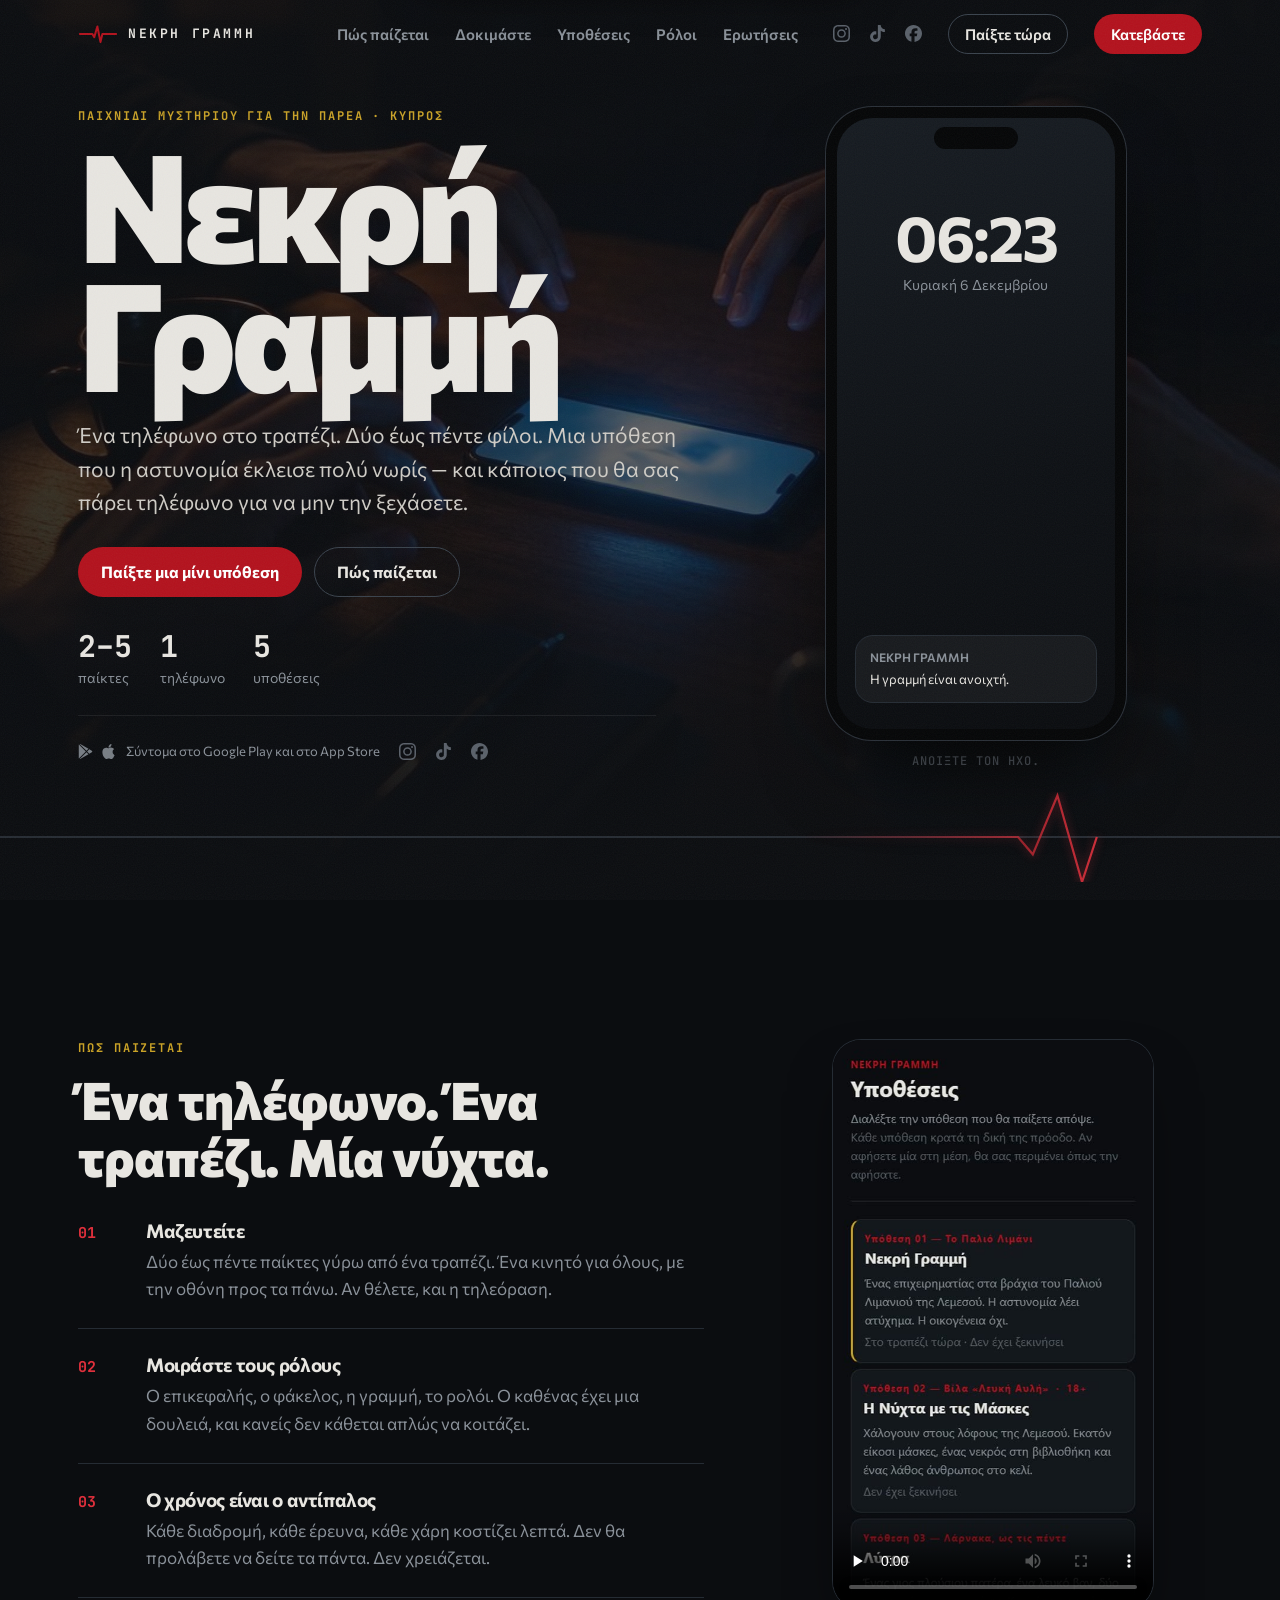
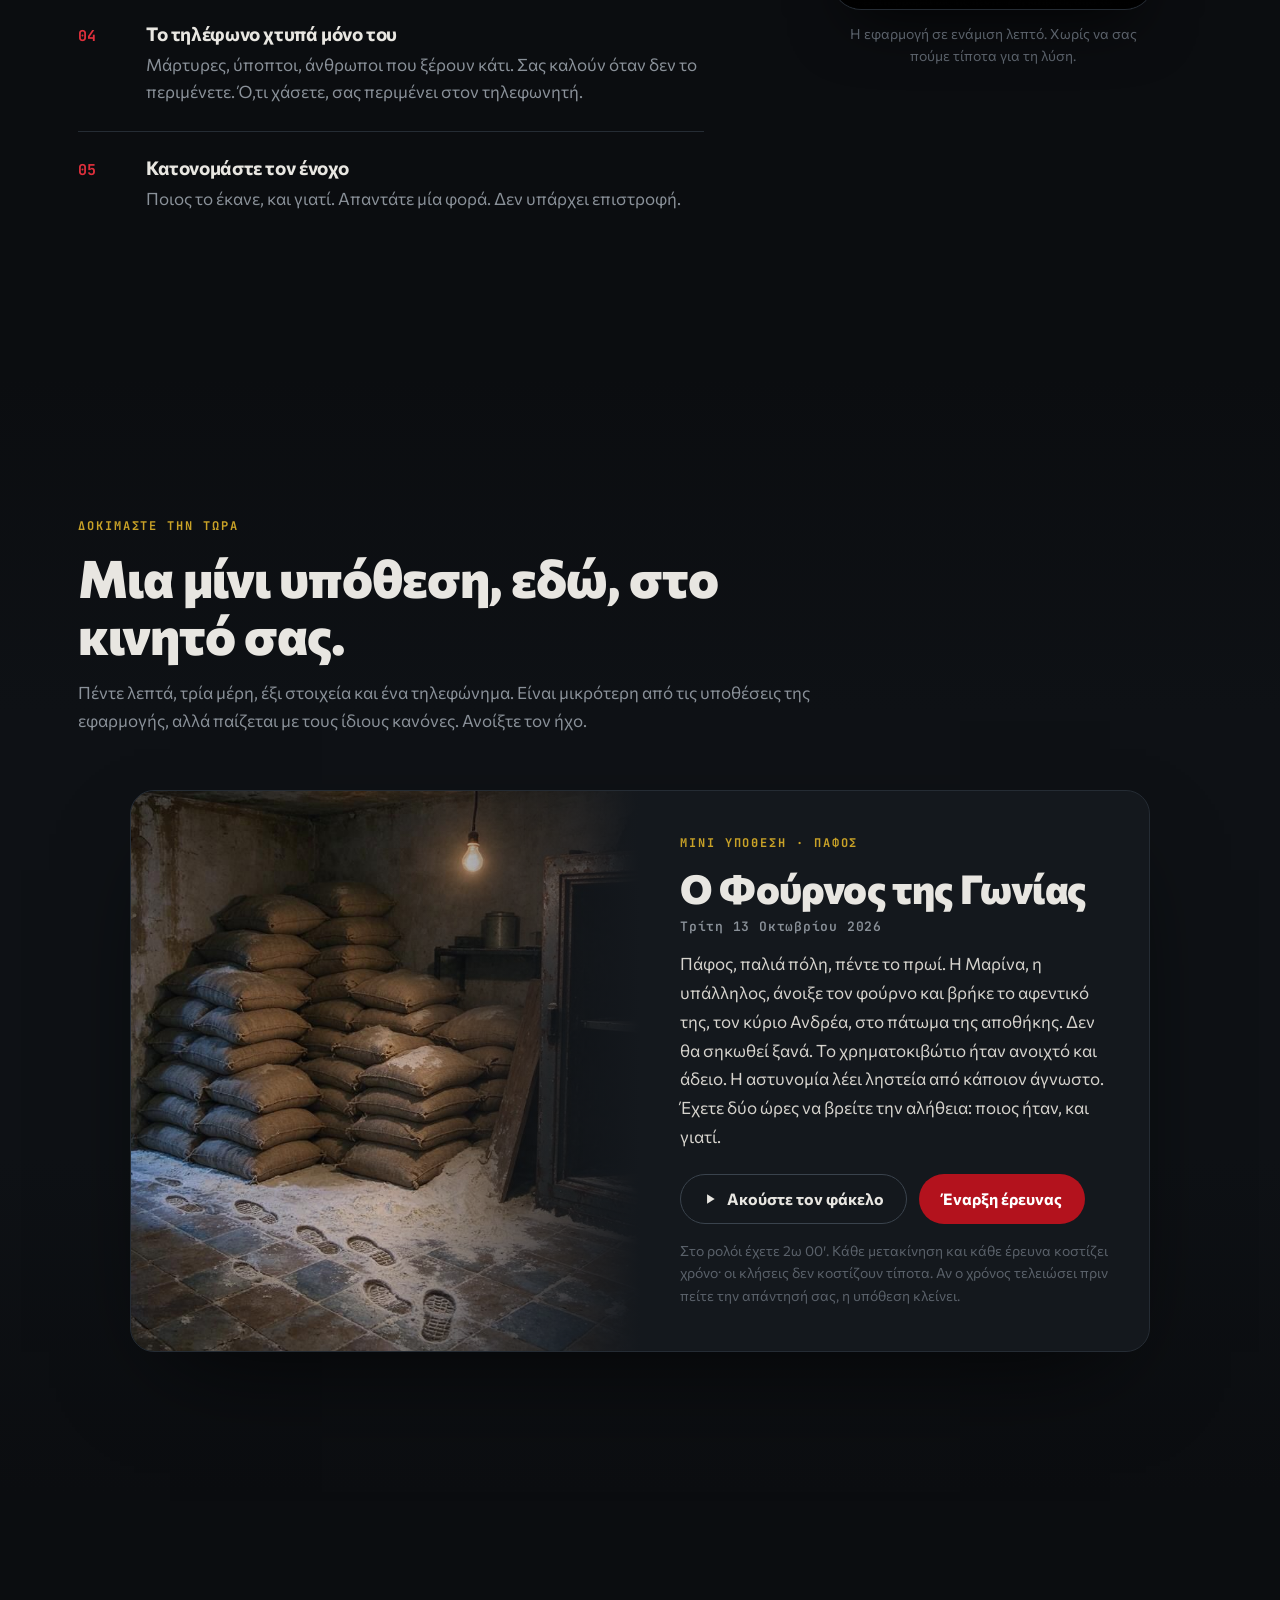
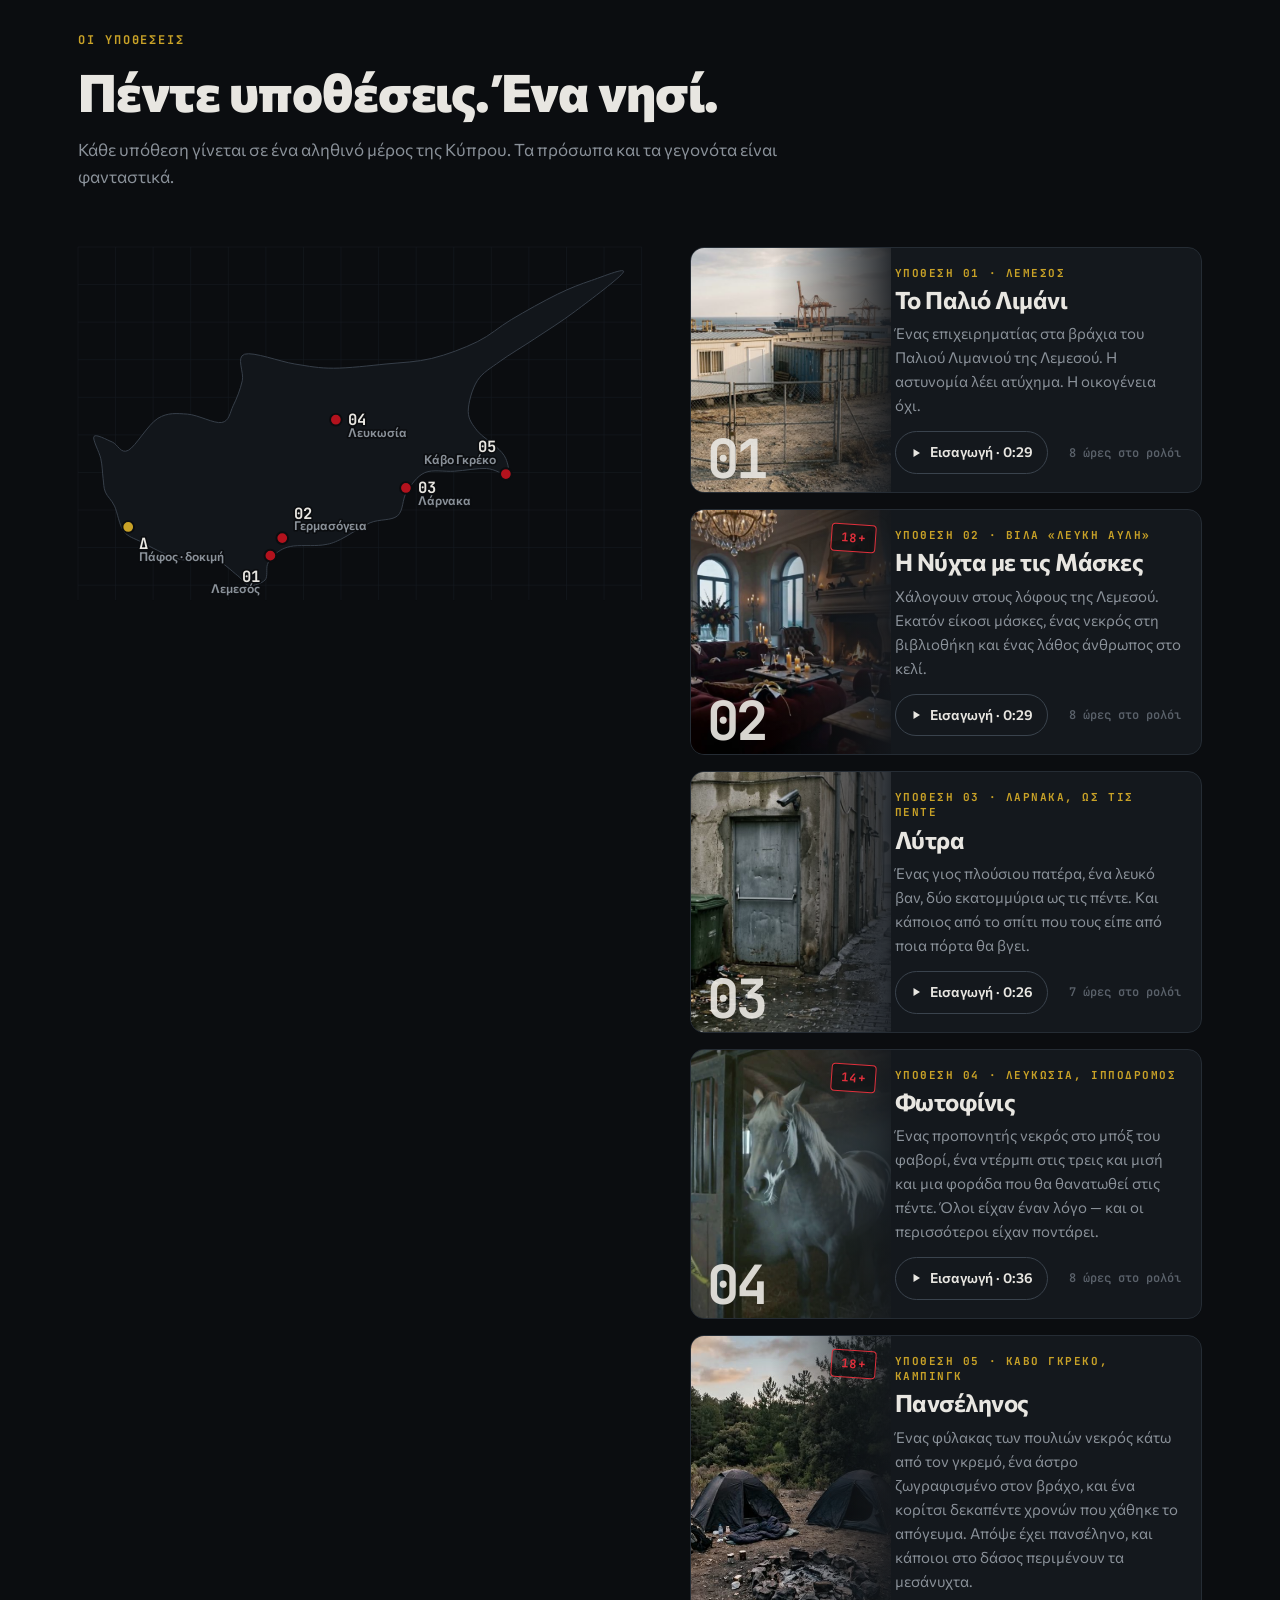
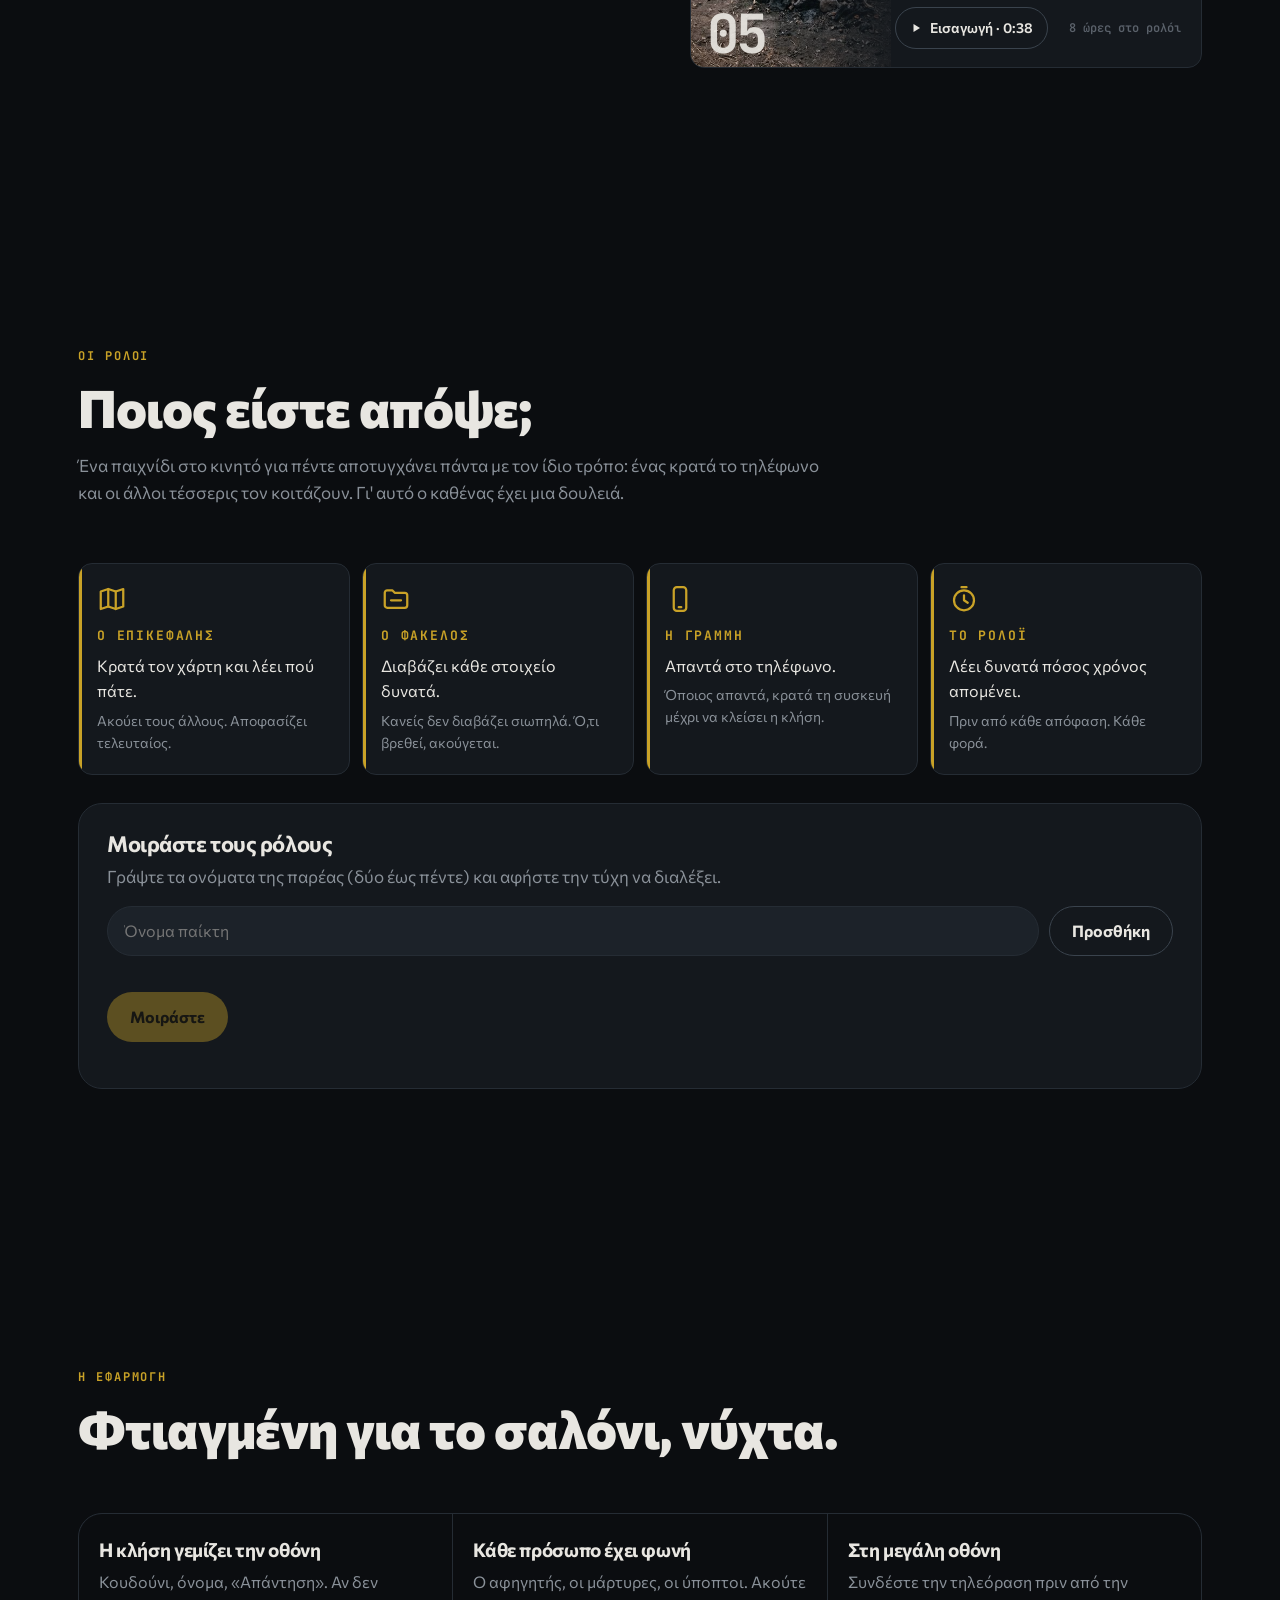
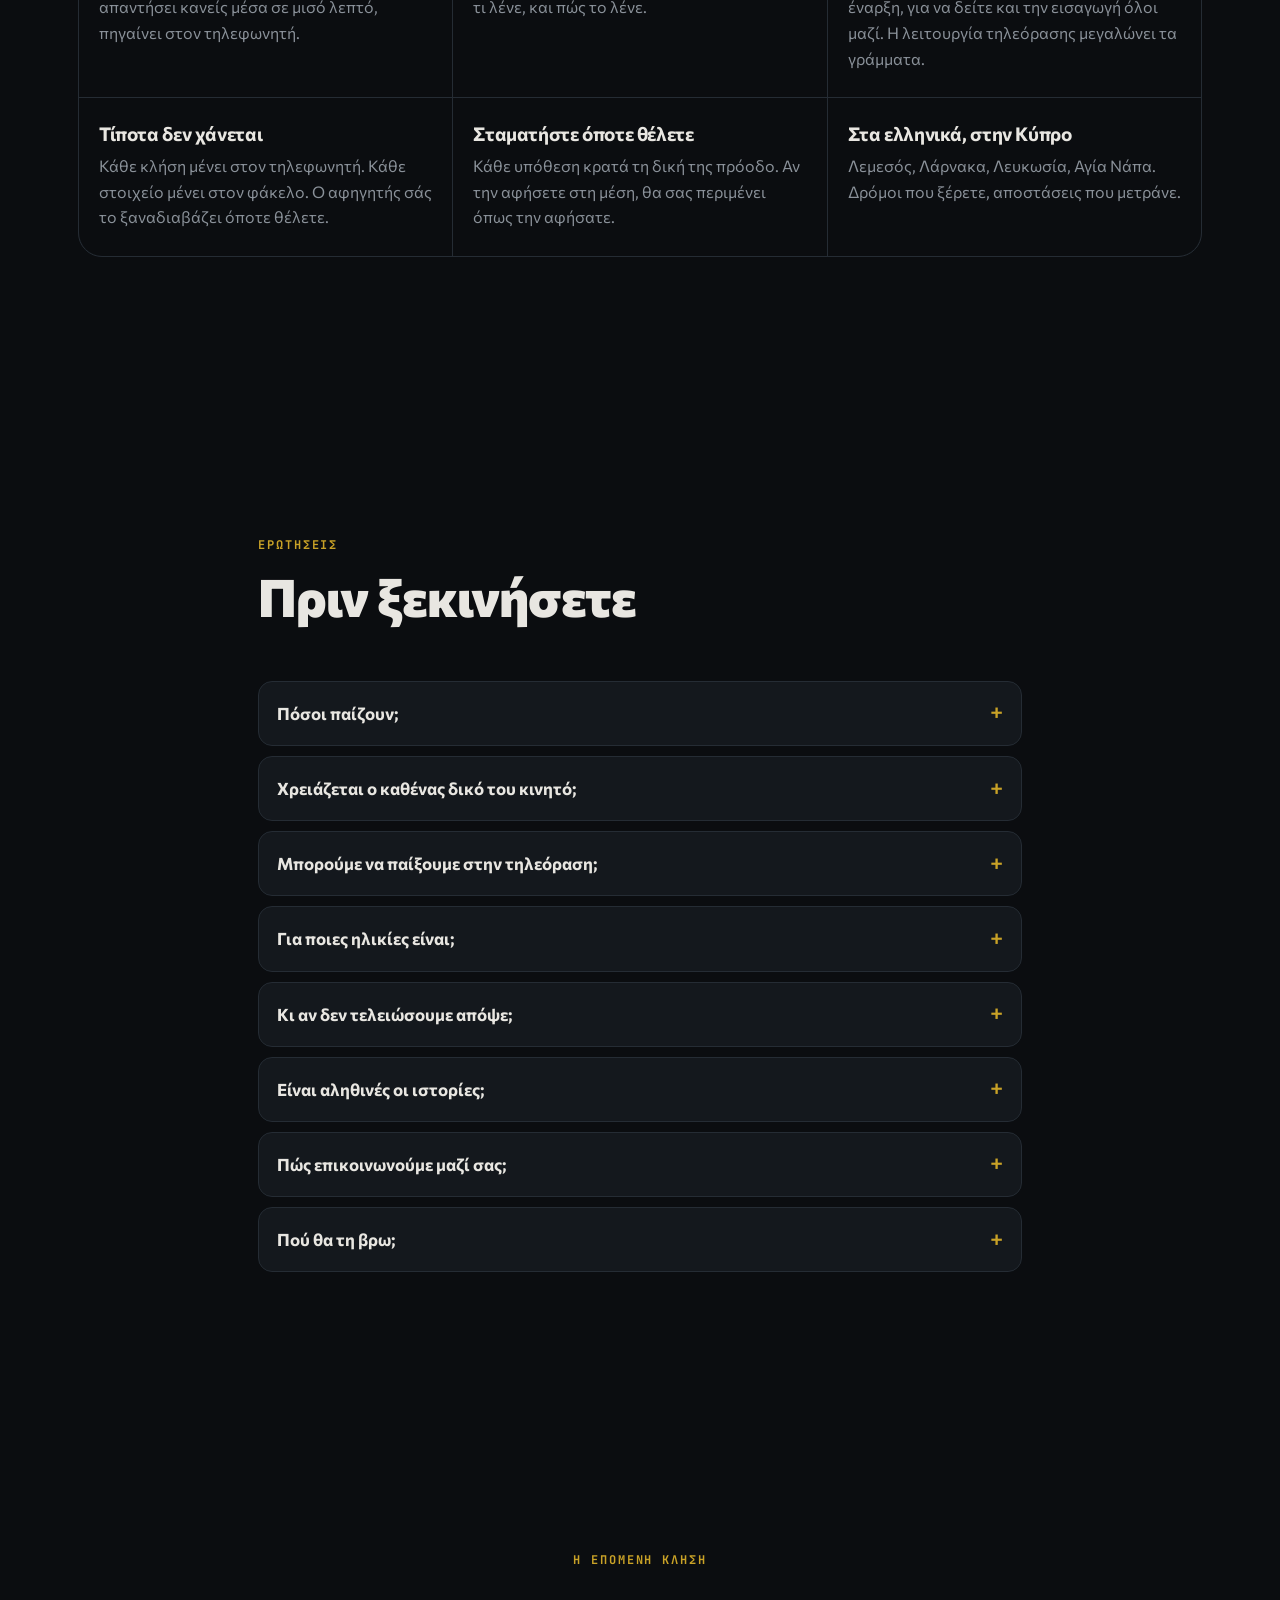
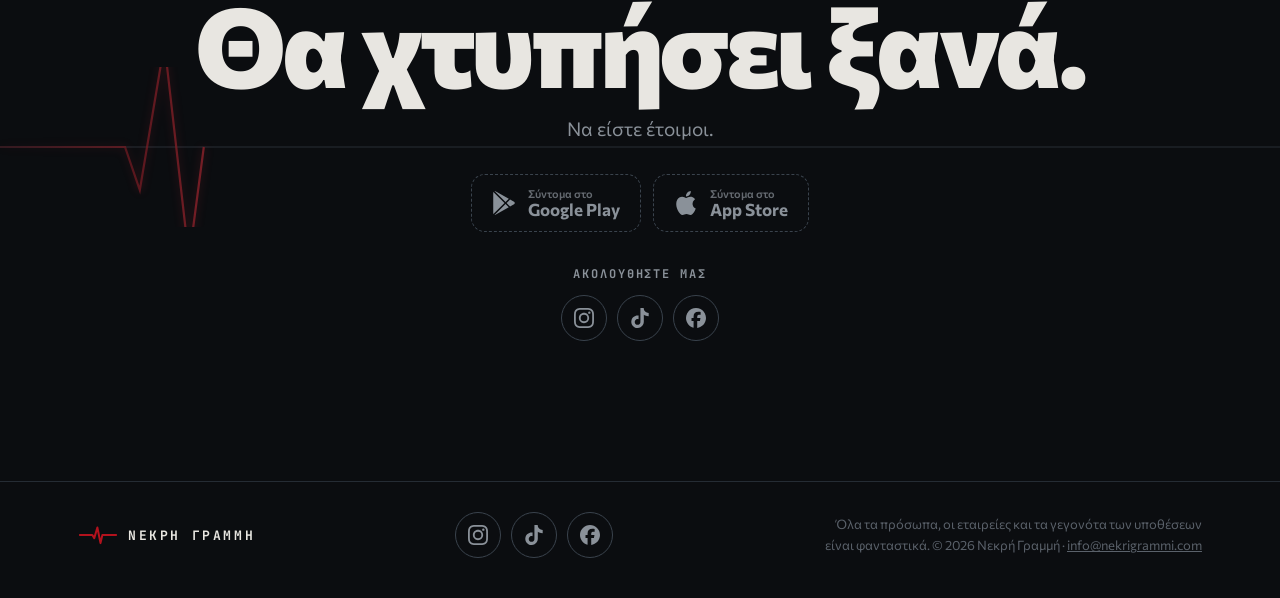
==== commit d4baa01c: "«Κατεβάστε» back beside «Παίξτε τώρα» The header carries both: «Παίξτε τώρα» (outline, to the mini-c" ====
--- a/index.html
+++ b/index.html
@@ -72,8 +72,10 @@
         <a href="#roles">Ρόλοι</a>
         <a href="#faq">Ερωτήσεις</a>
         <ul class="nav-social" id="socialHeader" aria-label="Κοινωνικά δίκτυα"></ul>
-        <a class="btn btn-small btn-ghost nav-cta" id="navCta" href="#demo">Παίξτε τώρα</a>
+        <a class="btn btn-small btn-ghost nav-play" href="#demo">Παίξτε τώρα</a>
+        <a class="btn btn-small btn-blood nav-cta" id="navCta" href="#download">Κατεβάστε</a>
       </nav>
+      <a class="btn btn-small btn-blood header-get" id="headerGet" href="#download">Κατεβάστε</a>
       <button class="nav-toggle" id="navToggle" aria-controls="nav" aria-expanded="false" aria-label="Μενού">
         <span></span><span></span>
       </button>
--- a/css/site.css
+++ b/css/site.css
@@ -551,3 +551,16 @@
 .store-small { min-height: 48px; padding: 0 16px; border-radius: 12px; font-size: 15px; }
 .store-small svg { width: 20px; height: 20px; }
 .hero-stores[hidden] { display: none; }
+
+/* «Κατεβάστε» always in sight: in the bar on phones (beside the menu), last in the nav on desktop */
+.header-get { margin-left: auto; min-height: 38px; padding: 0 14px; font-size: 14px; }
+.nav-toggle { margin-left: 4px; }
+body.menu-open .header-get { visibility: hidden; }
+body.menu-open .nav .nav-play, body.menu-open .nav .nav-cta { font-size: 18px; min-height: 50px; padding: 0 22px; }
+body.menu-open .nav .nav-play { margin-top: 12px; }
+@media (max-width: 359px) { .brand-name { display: none; } }
+@media (min-width: 960px) {
+  .header-get { display: none; }
+  .nav .nav-play { color: var(--text); }
+  .nav .nav-cta { color: #fff; }
+}
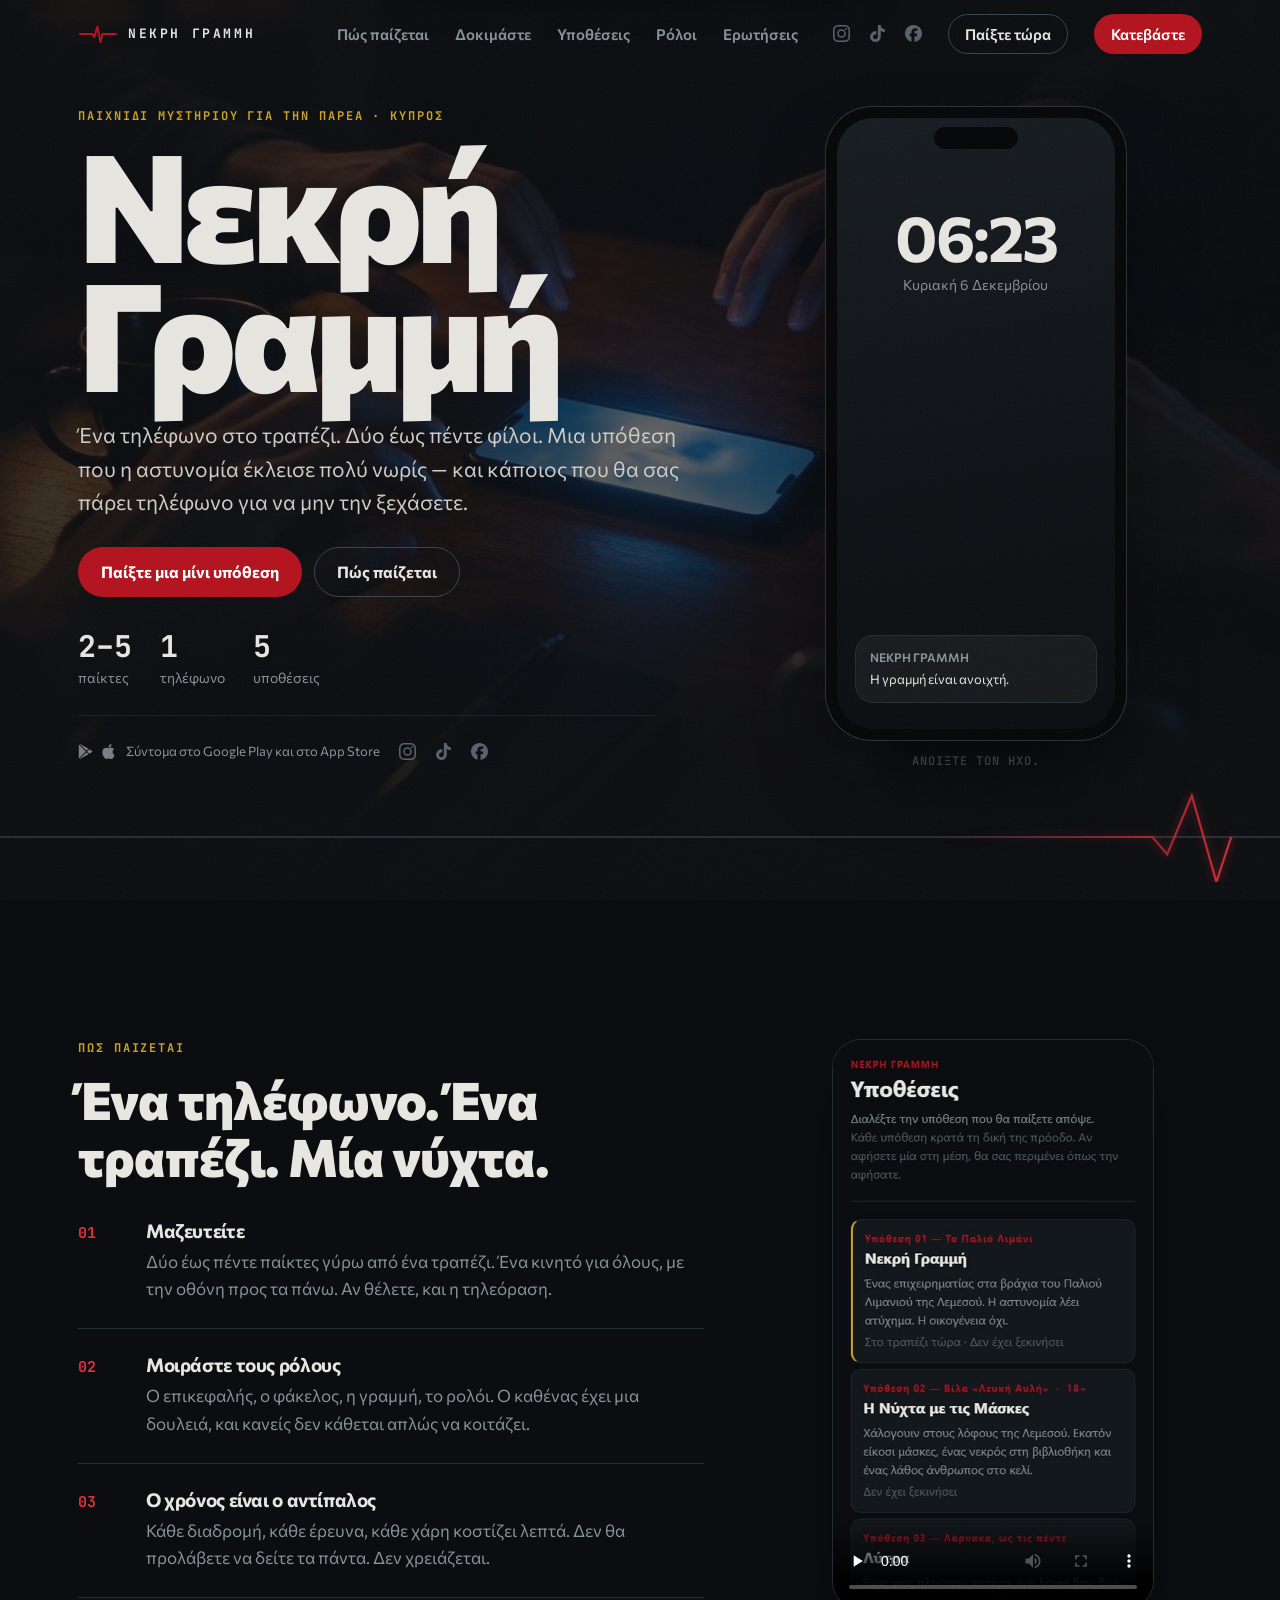
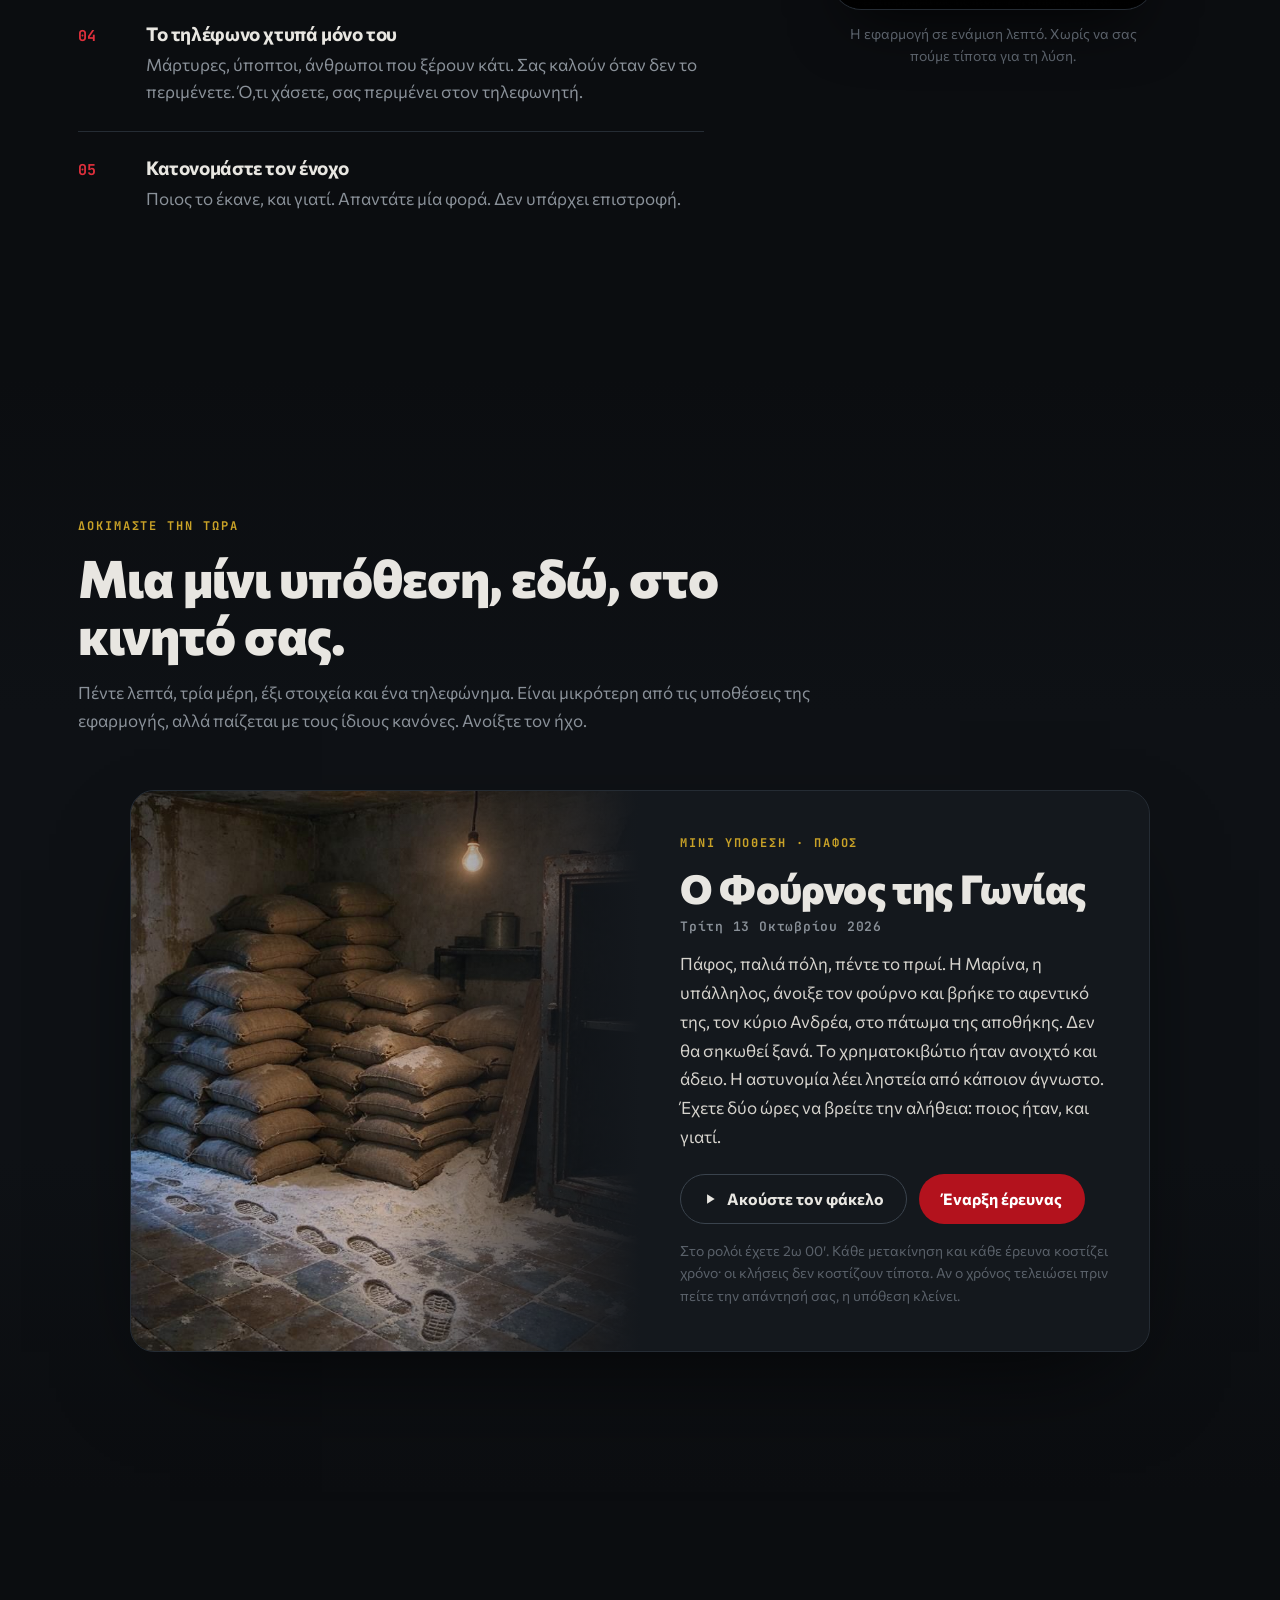
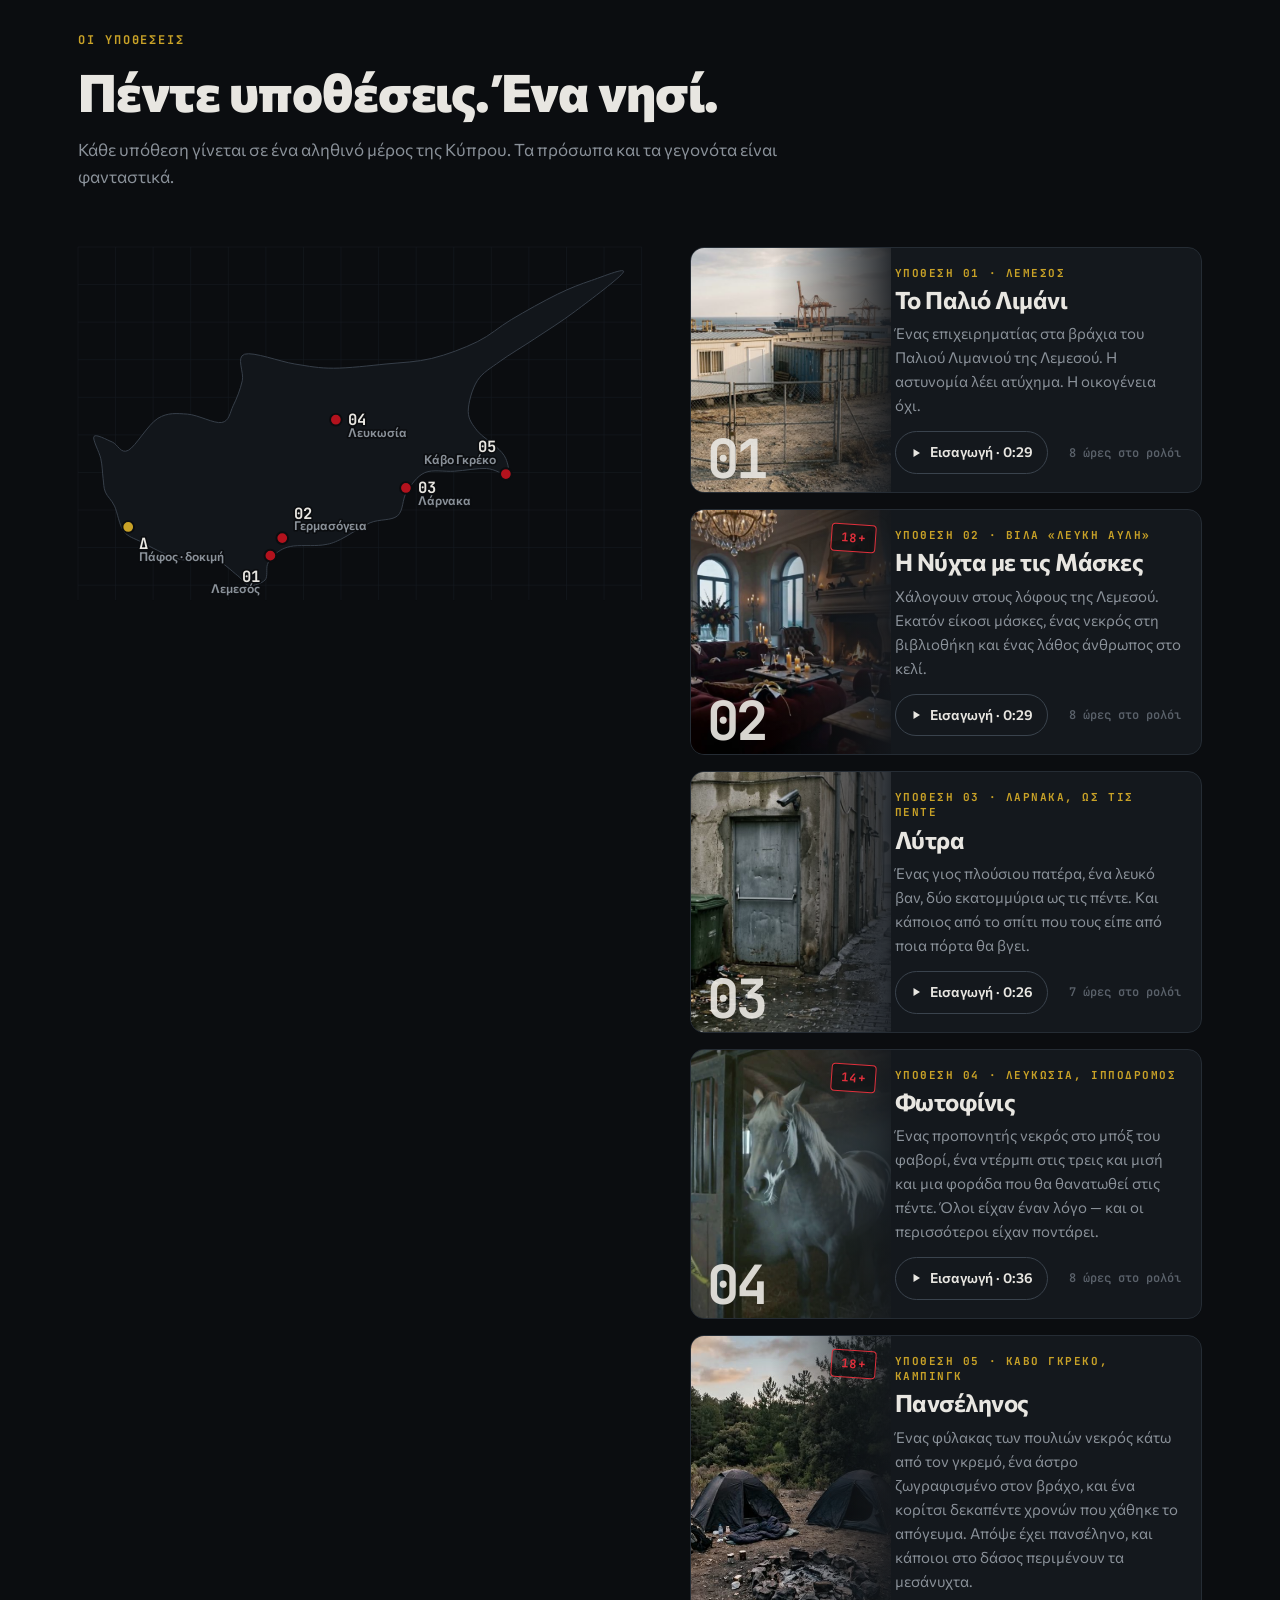
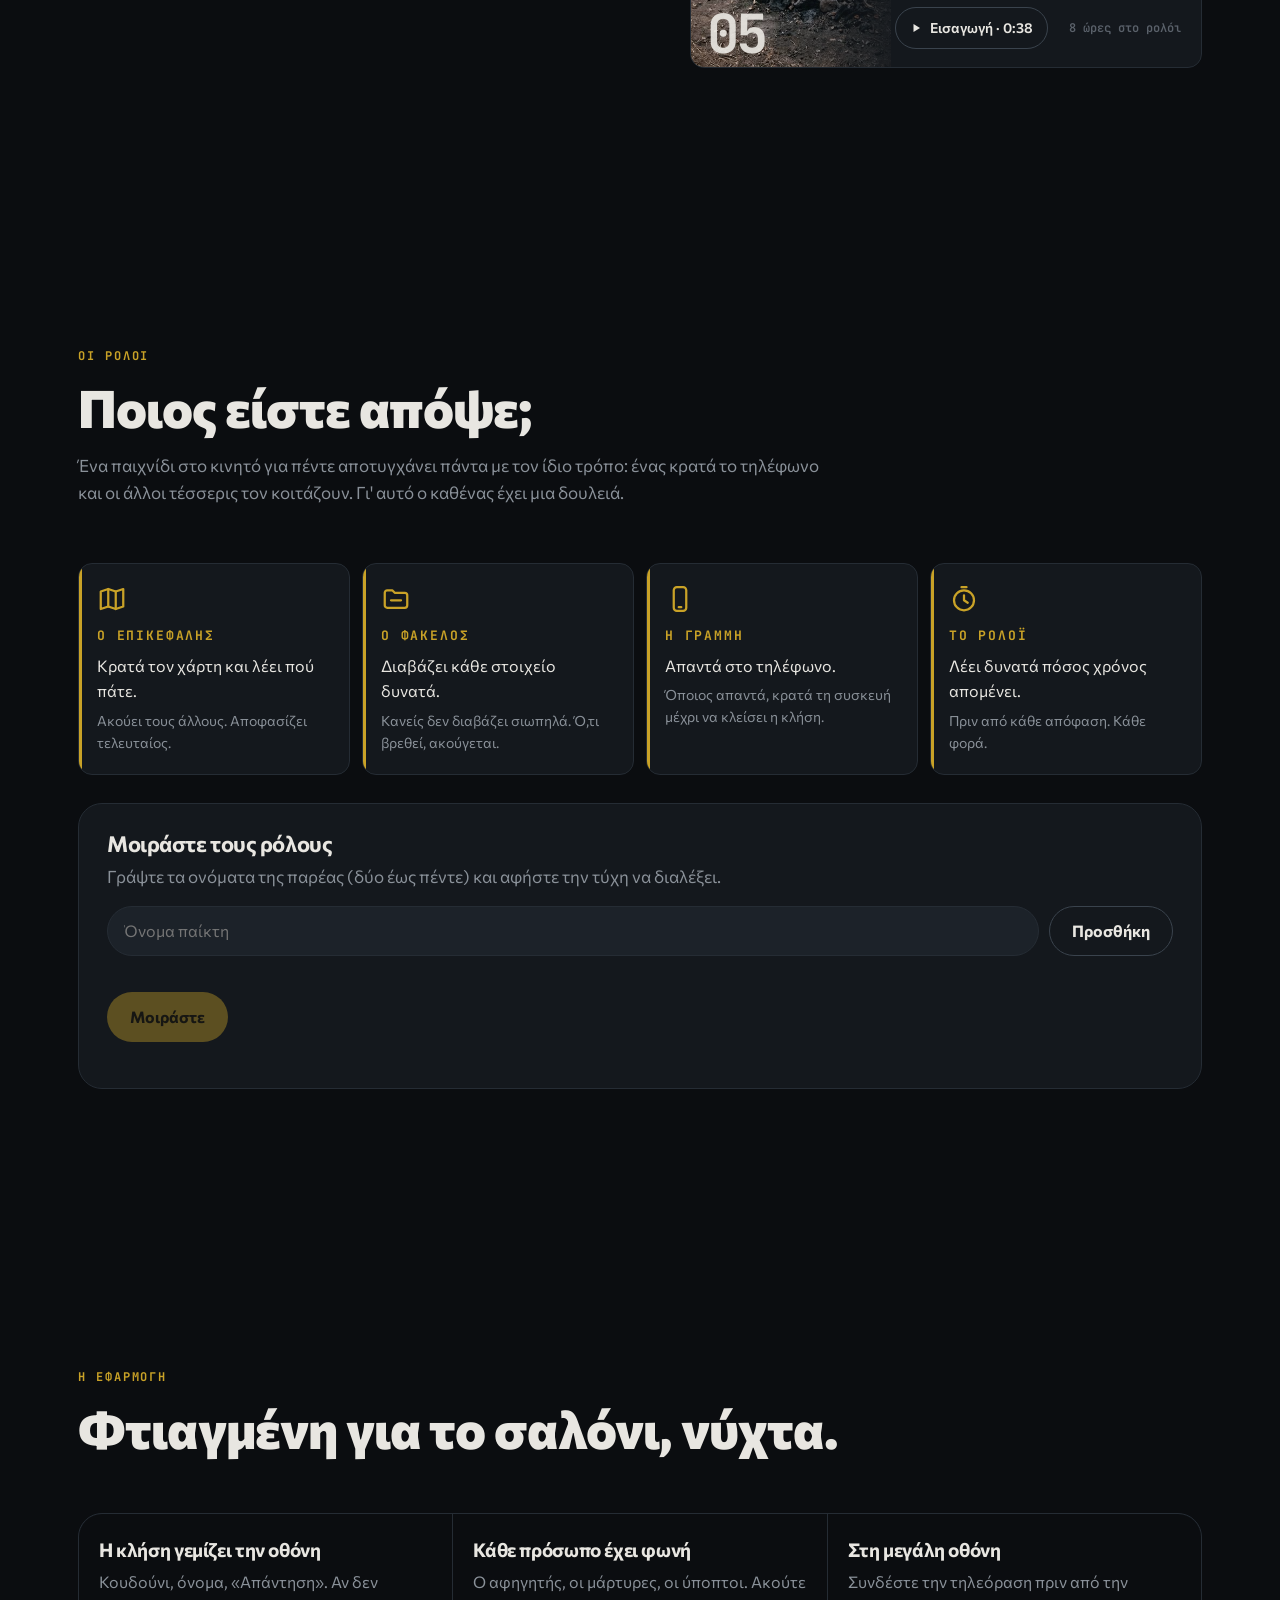
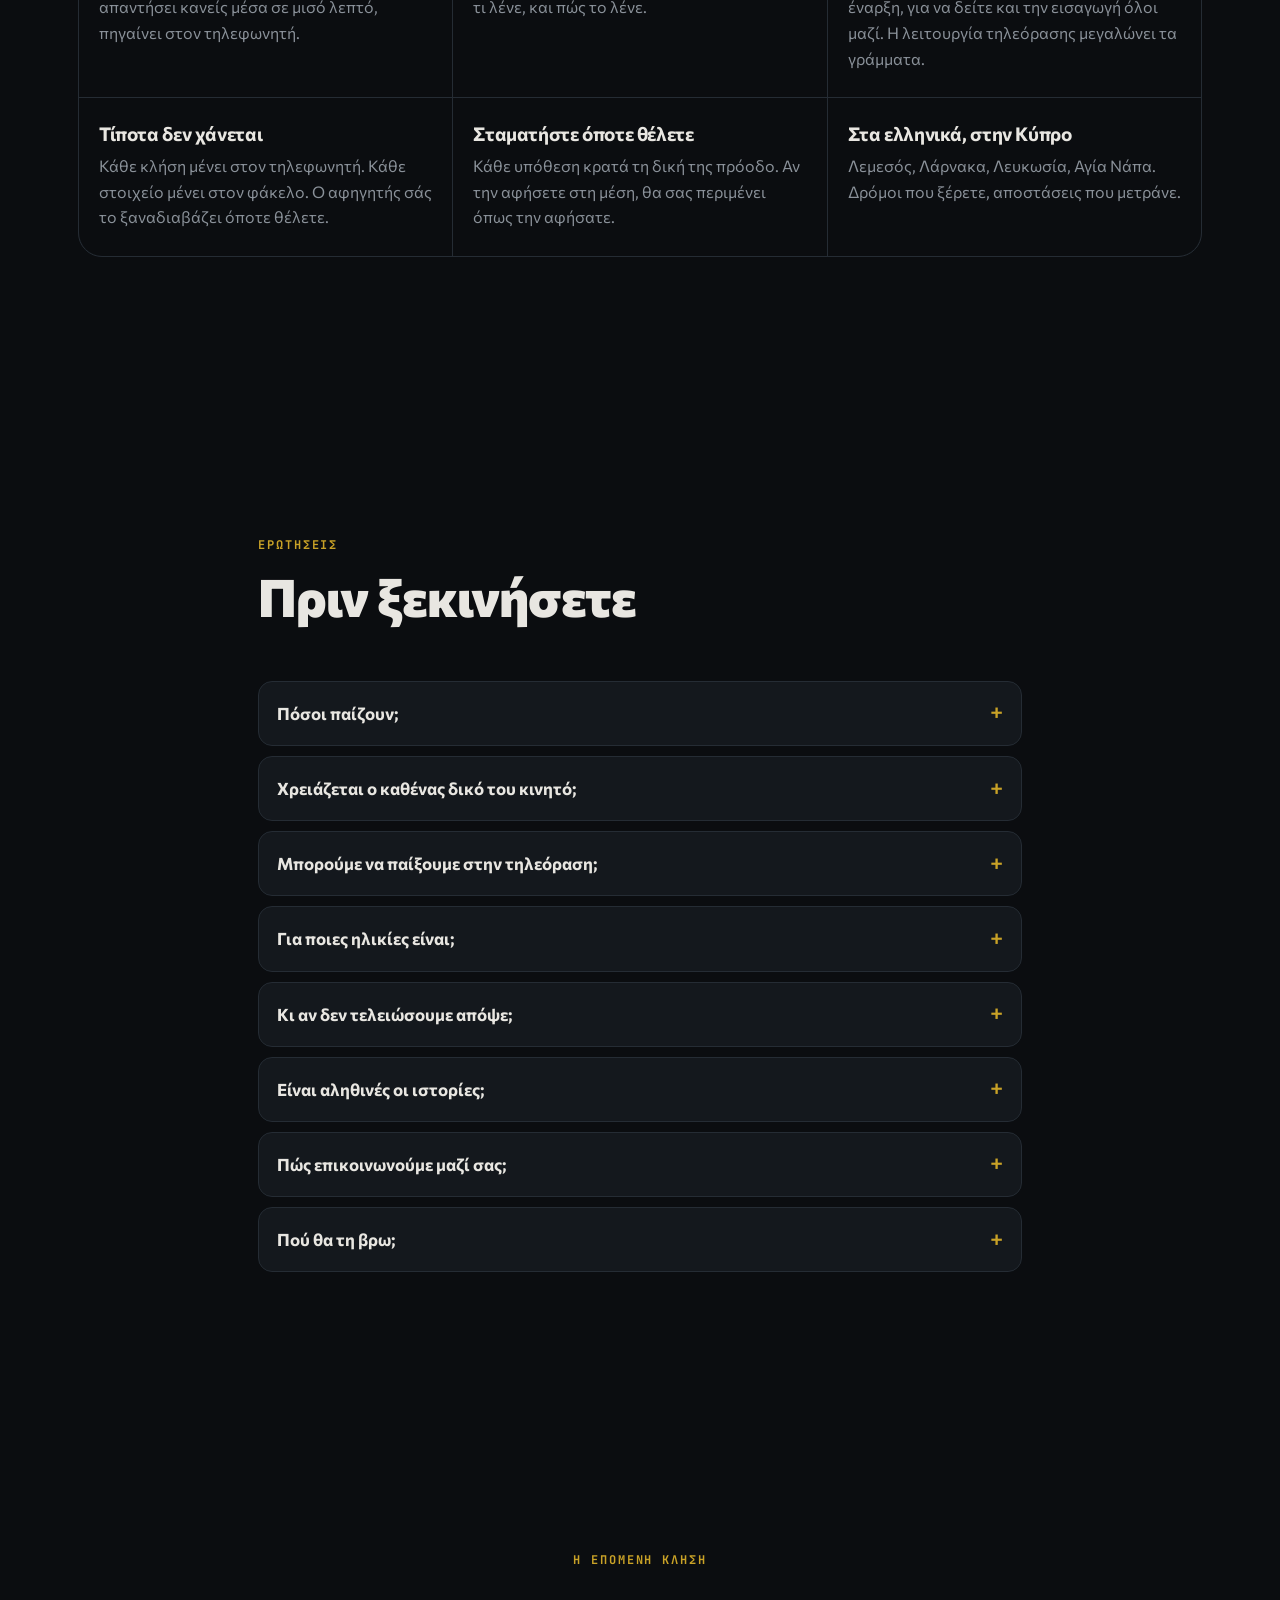
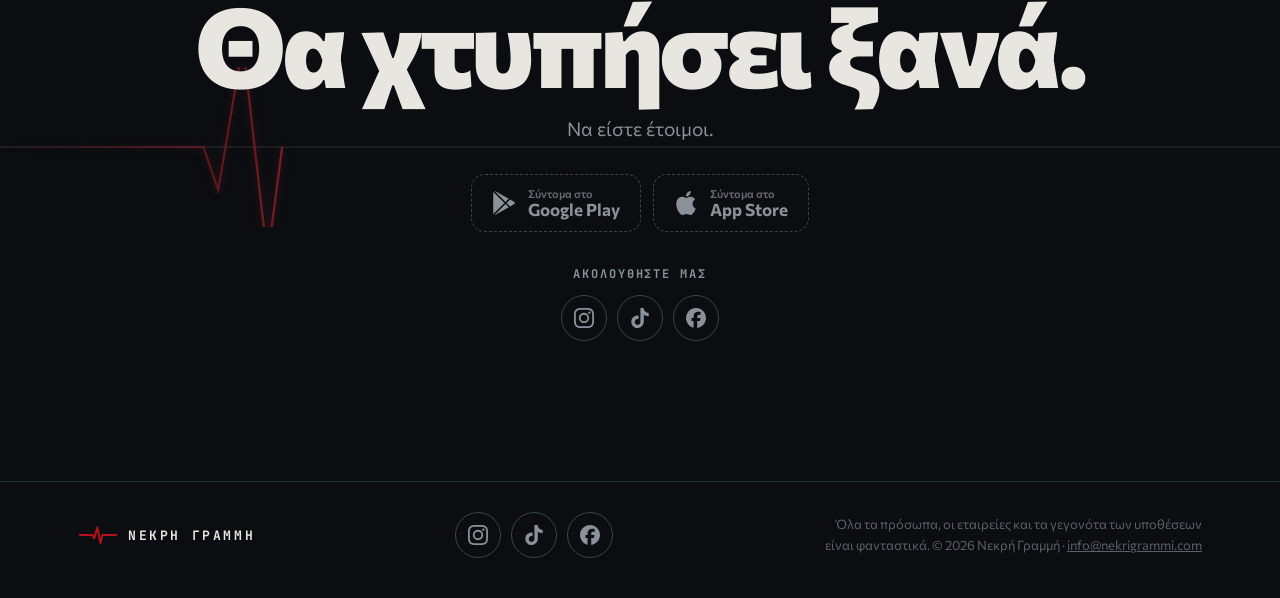
==== commit 57e81cf6: "Header fixed on laptops; files carry their version Nothing in the header wraps any more. Between 960" ====
--- a/index.html
+++ b/index.html
@@ -32,7 +32,7 @@
   <link rel="preconnect" href="https://fonts.googleapis.com">
   <link rel="preconnect" href="https://fonts.gstatic.com" crossorigin>
   <link href="https://fonts.googleapis.com/css2?family=Commissioner:wght@400;500;600;700;800&family=JetBrains+Mono:wght@500;700&display=swap&subset=greek" rel="stylesheet">
-  <link rel="stylesheet" href="css/site.css">
+  <link rel="stylesheet" href="css/site.css?v=d4baa01b">
 
   <script type="application/ld+json">
   {
@@ -286,12 +286,12 @@
     </div>
   </dialog>
 
-  <script src="js/config.js"></script>
-  <script src="js/data.js"></script>
-  <script src="js/timings.js"></script>
-  <script src="js/icons.js"></script>
-  <script src="js/call.js"></script>
-  <script src="js/demo.js"></script>
-  <script src="js/main.js"></script>
+  <script src="js/config.js?v=d4baa01b"></script>
+  <script src="js/data.js?v=d4baa01b"></script>
+  <script src="js/timings.js?v=d4baa01b"></script>
+  <script src="js/icons.js?v=d4baa01b"></script>
+  <script src="js/call.js?v=d4baa01b"></script>
+  <script src="js/demo.js?v=d4baa01b"></script>
+  <script src="js/main.js?v=d4baa01b"></script>
 </body>
 </html>
--- a/css/site.css
+++ b/css/site.css
@@ -564,3 +564,17 @@
   .nav .nav-play { color: var(--text); }
   .nav .nav-cta { color: #fff; }
 }
+
+/* Medium screens (most laptops, 960–1099 px): not enough room for the full menu, so the
+   bar works as on a phone (name, «Κατεβάστε», menu). Social icons in the bar only from 1200. */
+.btn, .nav a, .brand-name { white-space: nowrap; }
+@media (min-width: 960px) and (max-width: 1099px) {
+  .nav { display: none; }
+  .nav-toggle { display: grid; }
+  .header-get { display: inline-flex; }
+}
+@media (min-width: 960px) and (max-width: 1199px) {
+  .nav-social { display: none; }
+  .nav { gap: 22px; }
+}
+body.menu-open .nav-social { display: flex; }
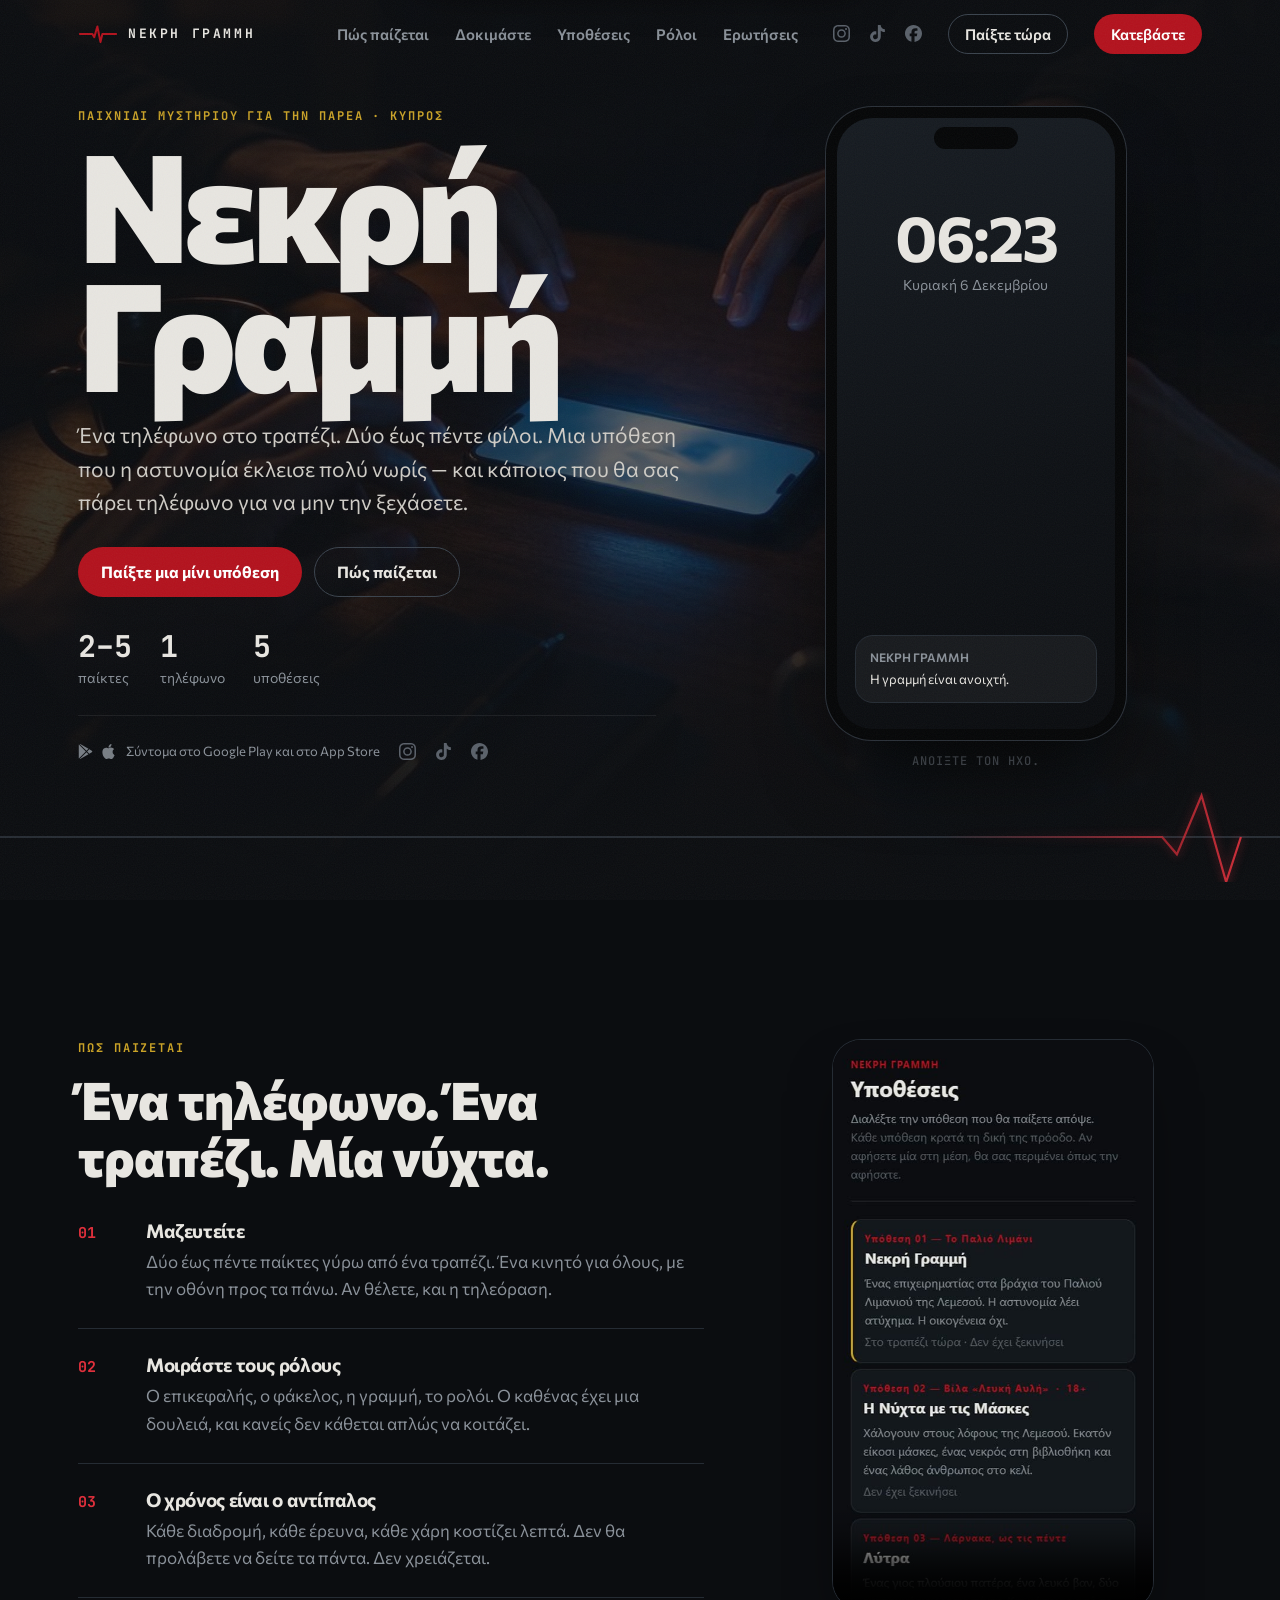
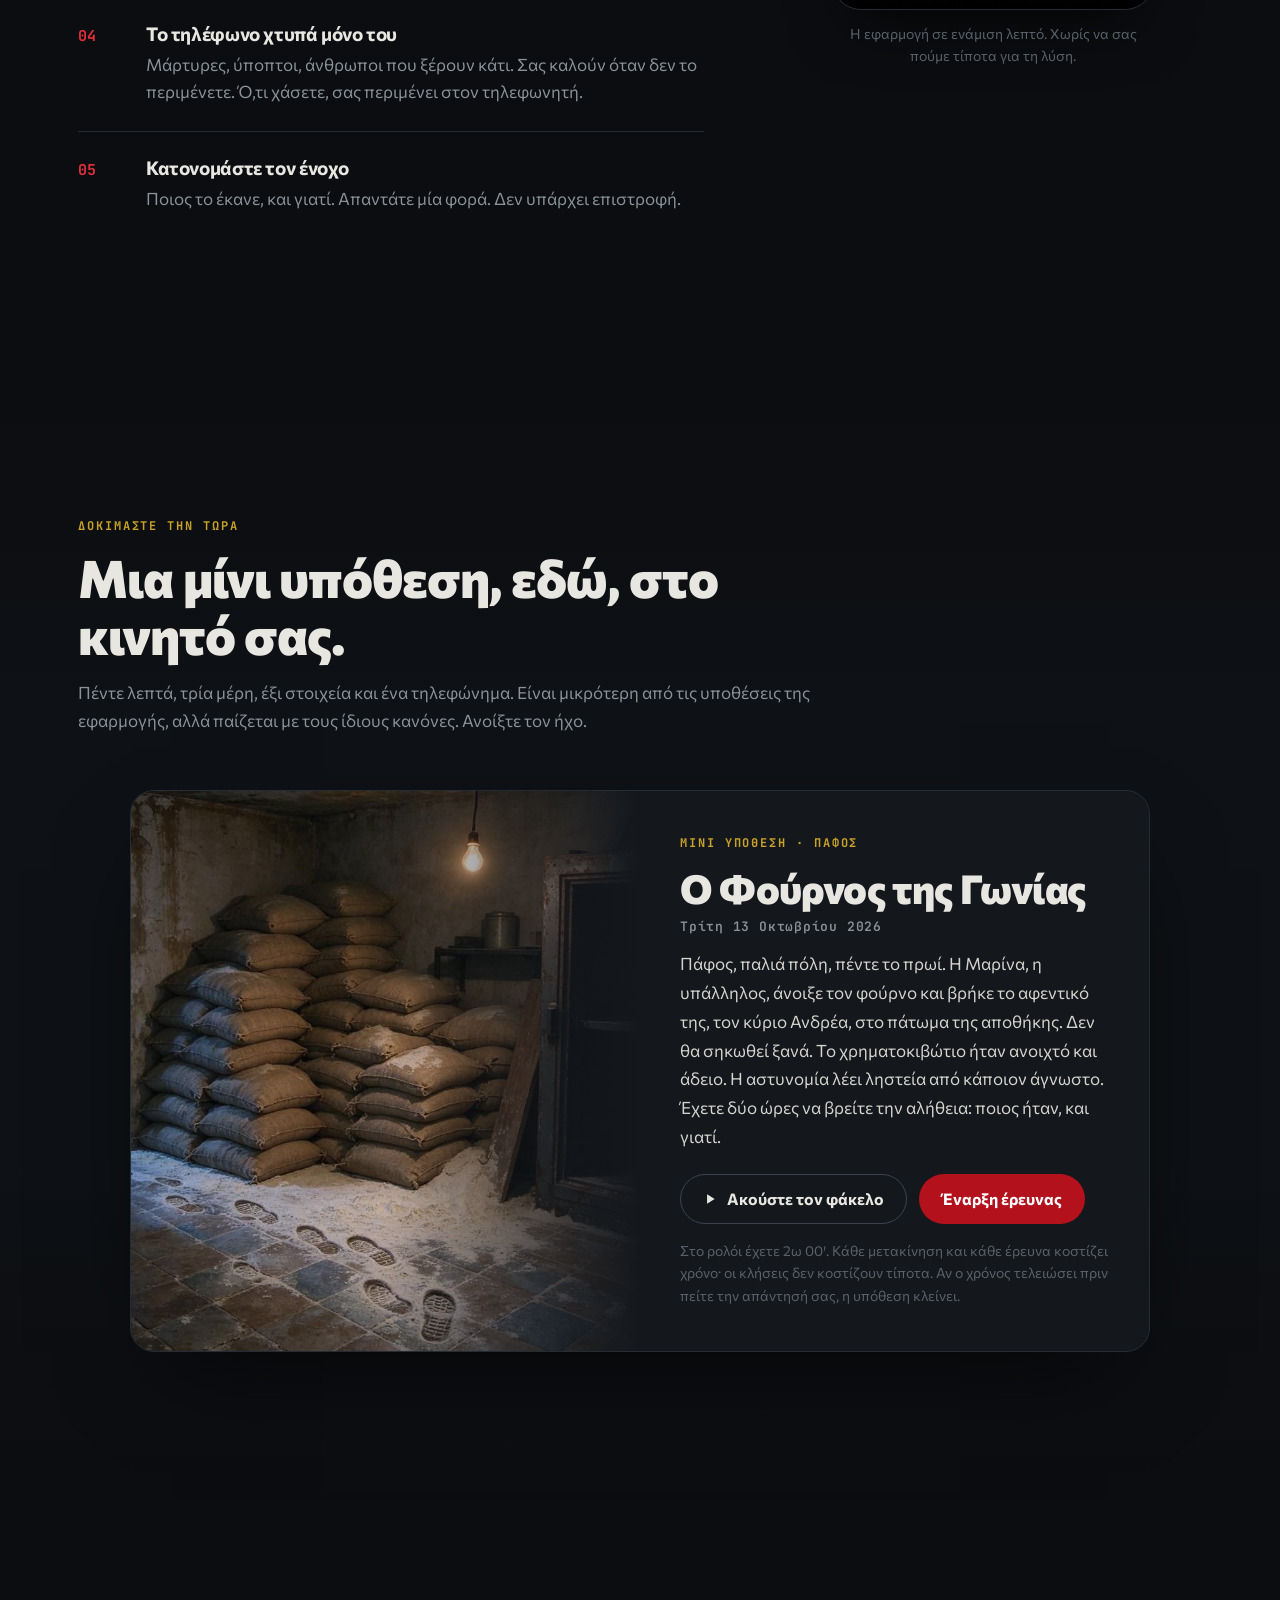
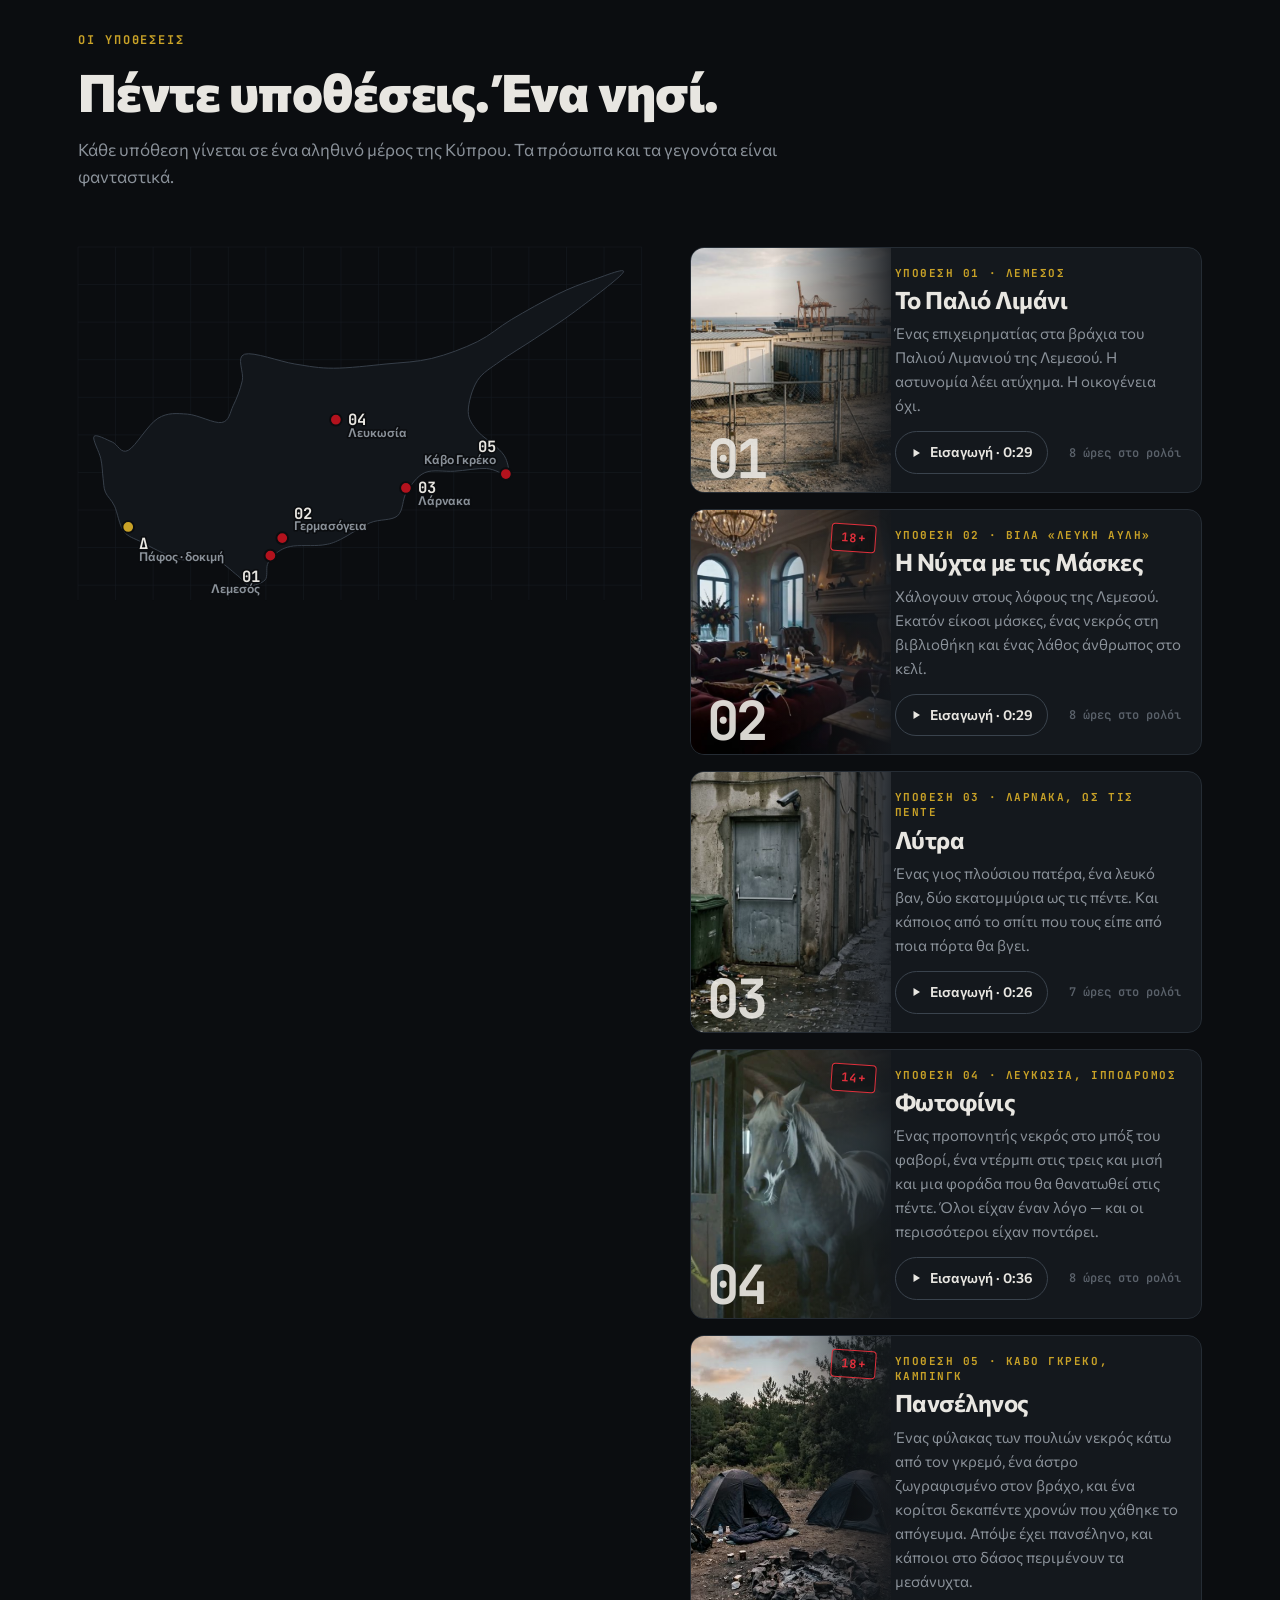
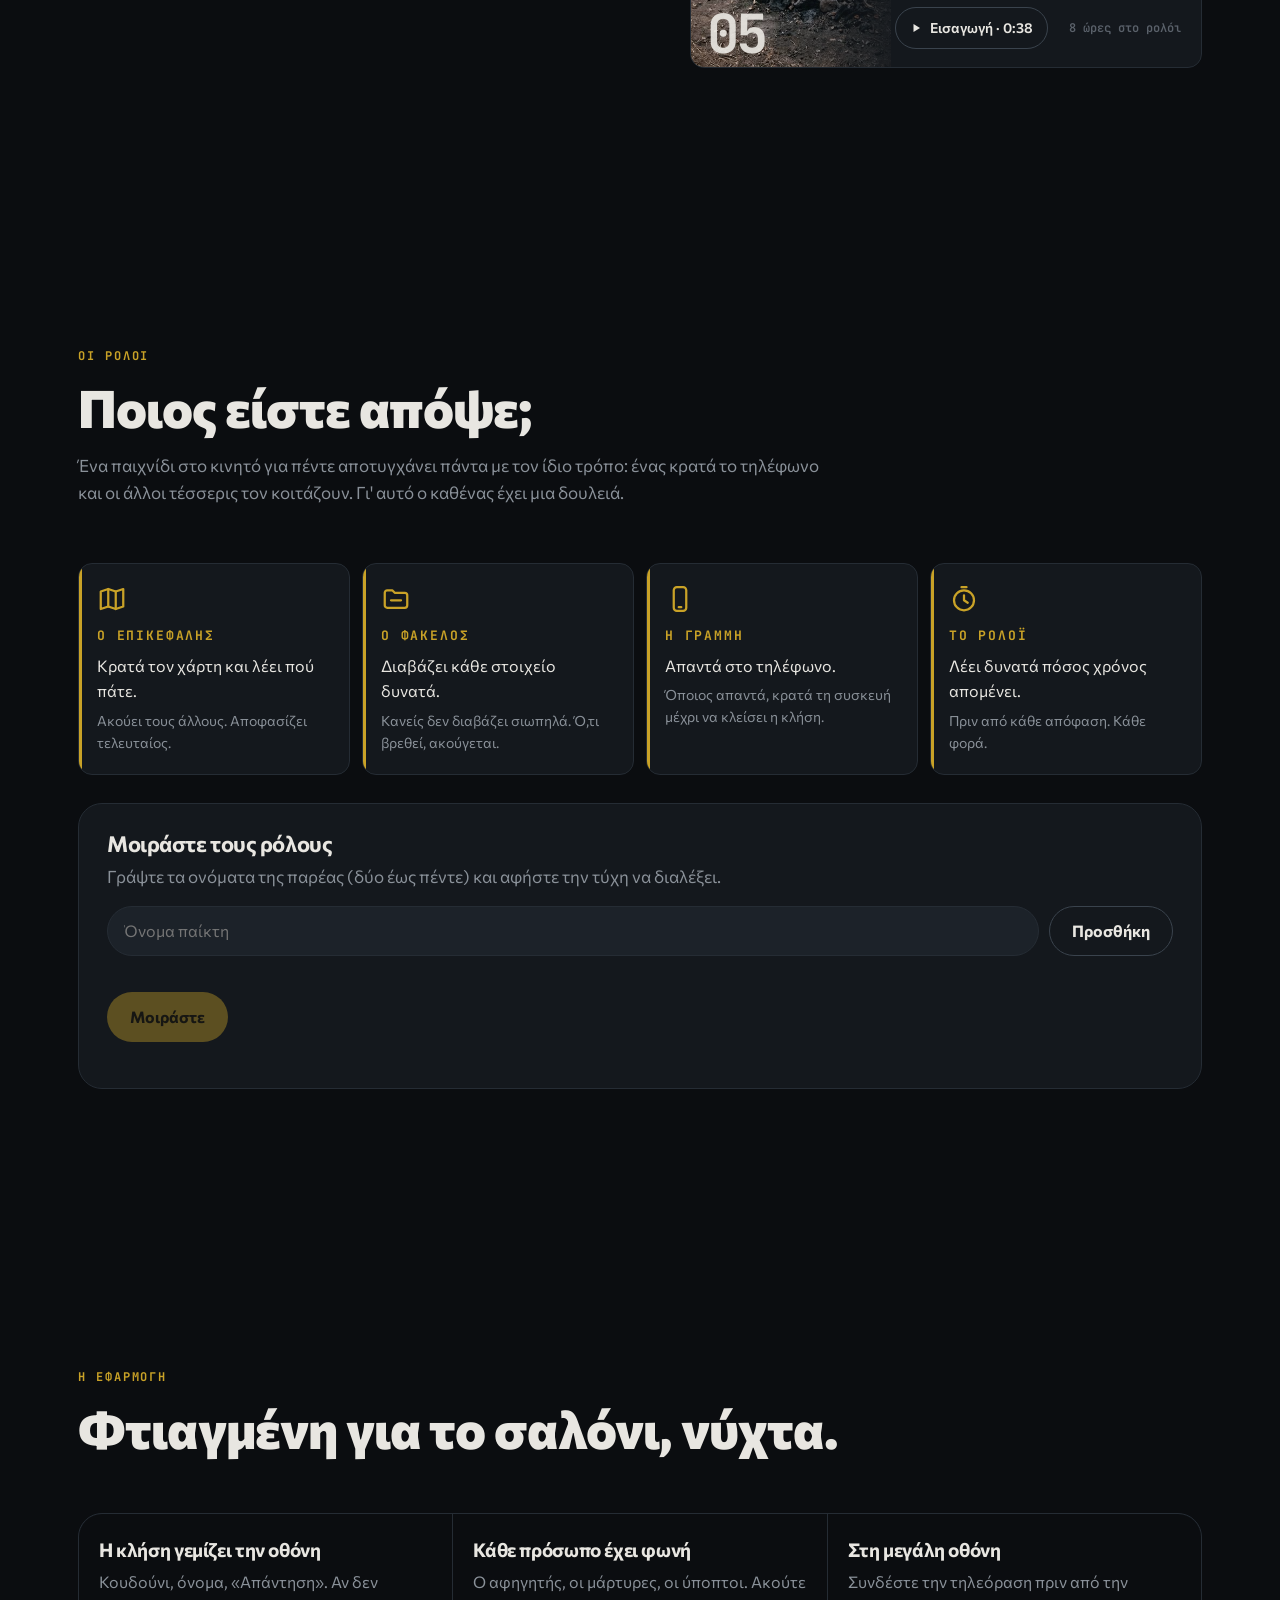
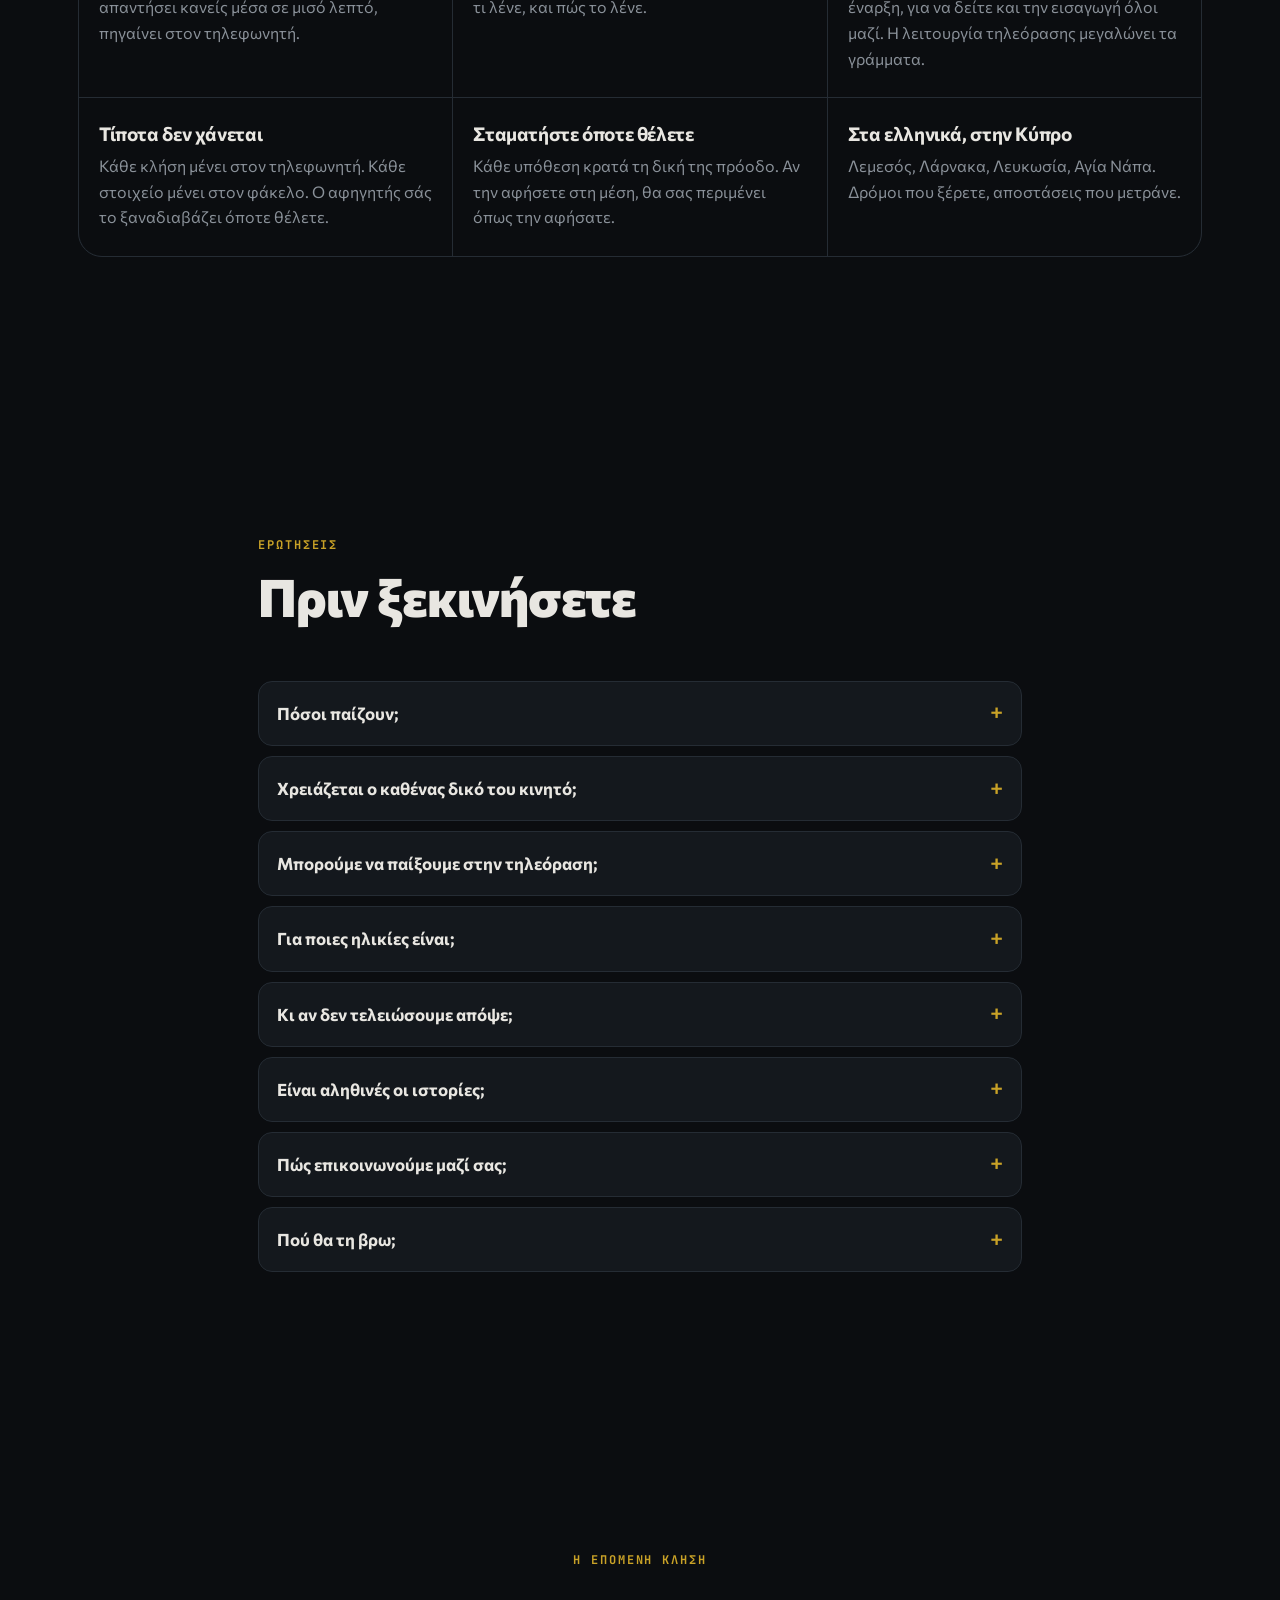
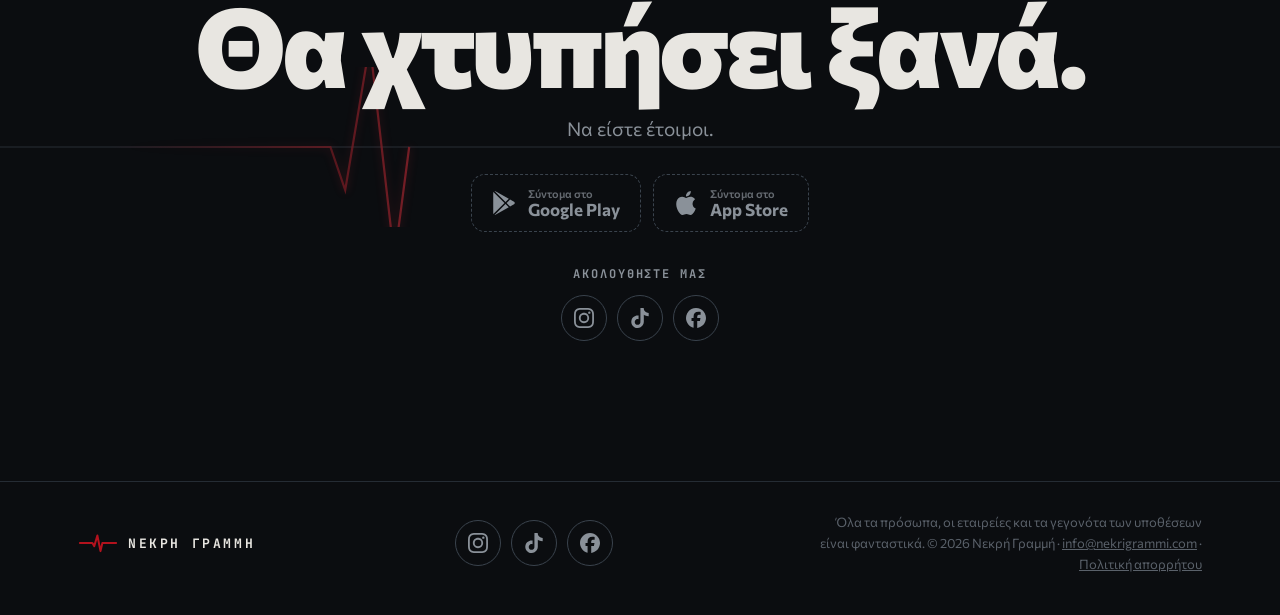
==== commit 5f25e10e: "Privacy policy page at /privacy/, linked from the footer and the sitemap The app links here from its" ====
--- a/index.html
+++ b/index.html
@@ -271,7 +271,7 @@
         <span>ΝΕΚΡΗ ΓΡΑΜΜΗ</span>
       </div>
       <ul class="social" id="socialFooter" aria-label="Κοινωνικά δίκτυα"></ul>
-      <p class="faint small">Όλα τα πρόσωπα, οι εταιρείες και τα γεγονότα των υποθέσεων είναι φανταστικά. © <span id="year">2026</span> Νεκρή Γραμμή<span data-config="contact"></span></p>
+      <p class="faint small">Όλα τα πρόσωπα, οι εταιρείες και τα γεγονότα των υποθέσεων είναι φανταστικά. © <span id="year">2026</span> Νεκρή Γραμμή<span data-config="contact"></span> · <a href="/privacy/">Πολιτική απορρήτου</a></p>
     </div>
   </footer>
 
